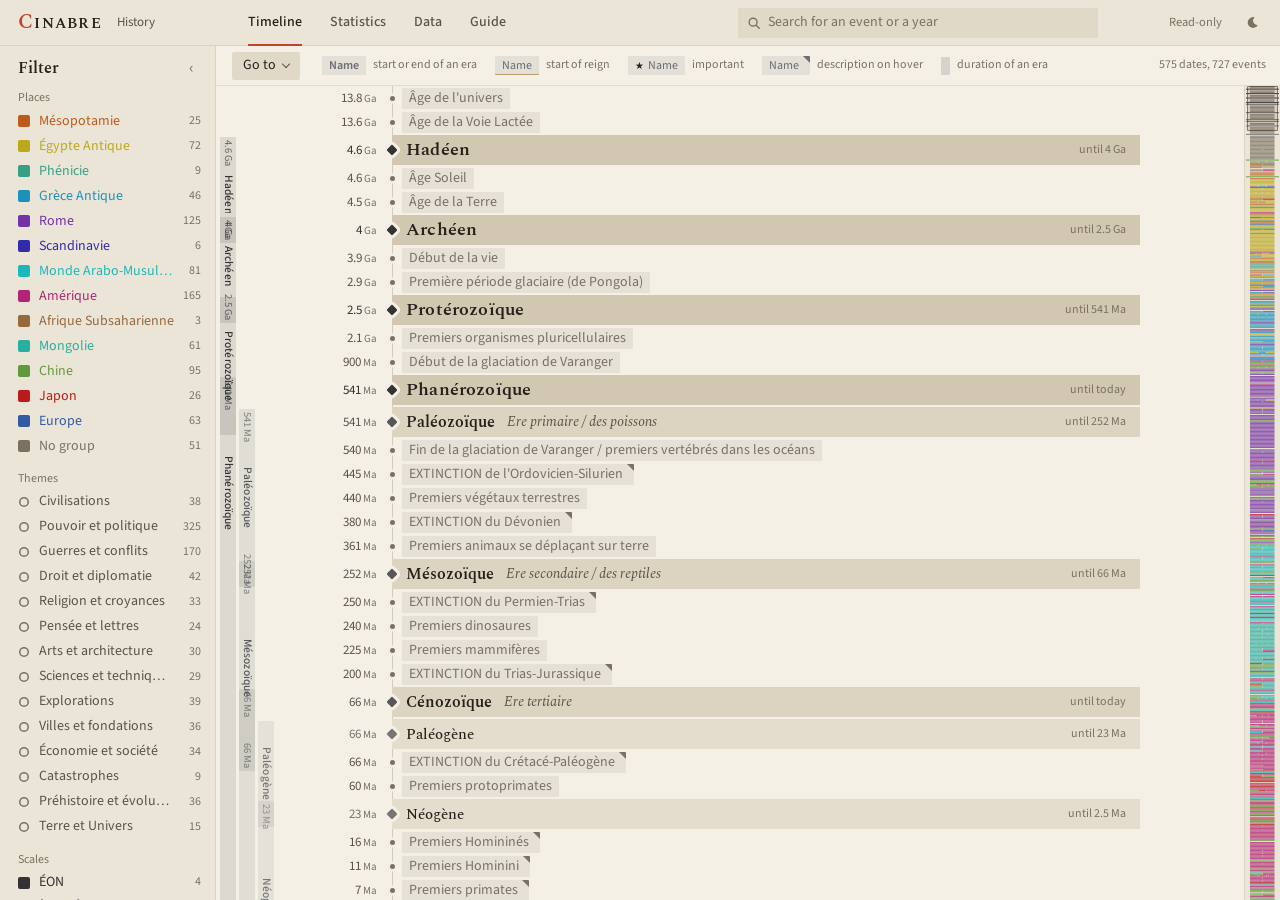
==== demo/en/histoire.html @ 71ba11e8 "English documentation and English example pages - README, contributing guide, changelog, code of con" ====
<!doctype html>
<html lang="en">
<head>
  <meta charset="utf-8">
  <meta name="viewport" content="width=device-width, initial-scale=1">
  <title>History · Cinabre · Le Portulan</title>
  <meta name="robots" content="noindex">
  <!-- icône de secours ; app.js la redessine avec la police Spectral une fois chargée -->
  <link rel="icon" id="icone" href="data:image/svg+xml,%3Csvg xmlns='http://www.w3.org/2000/svg' viewBox='0 0 64 64'%3E%3Ctext x='32' y='54' text-anchor='middle' font-family='Georgia,serif' font-weight='700' font-size='70' fill='%23d8573c'%3EC%3C/text%3E%3C/svg%3E">
  <script>try{var t=localStorage.getItem("theme");if(t==="clair"||t==="sombre")document.documentElement.dataset.theme=t}catch(e){}</script>
  <style>
/* Polices de Cinabre, servies en local (licence SIL Open Font License) : Spectral et Source Sans 3,
   sous-ensembles latin et latin étendu. Copiées depuis Google Fonts. */

/* Source Sans 3, latin-ext */
@font-face {
  font-family: "Source Sans 3"; font-style: normal; font-weight: 400 600; font-display: swap;
  src: url([data-uri]) format("woff2");
  unicode-range: U+0100-02BA, U+02BD-02C5, U+02C7-02CC, U+02CE-02D7, U+02DD-02FF, U+0304, U+0308, U+0329, U+1D00-1DBF, U+1E00-1E9F, U+1EF2-1EFF, U+2020, U+20A0-20AB, U+20AD-20C0, U+2113, U+2C60-2C7F, U+A720-A7FF;
}

/* Source Sans 3, latin */
@font-face {
  font-family: "Source Sans 3"; font-style: normal; font-weight: 400 600; font-display: swap;
  src: url([data-uri]) format("woff2");
  unicode-range: U+0000-00FF, U+0131, U+0152-0153, U+02BB-02BC, U+02C6, U+02DA, U+02DC, U+0304, U+0308, U+0329, U+2000-206F, U+20AC, U+2122, U+2191, U+2193, U+2212, U+2215, U+FEFF, U+FFFD;
}

/* Spectral, latin-ext */
@font-face {
  font-family: "Spectral"; font-style: italic; font-weight: 400; font-display: swap;
  src: url([data-uri]) format("woff2");
  unicode-range: U+0100-02BA, U+02BD-02C5, U+02C7-02CC, U+02CE-02D7, U+02DD-02FF, U+0304, U+0308, U+0329, U+1D00-1DBF, U+1E00-1E9F, U+1EF2-1EFF, U+2020, U+20A0-20AB, U+20AD-20C0, U+2113, U+2C60-2C7F, U+A720-A7FF;
}

/* Spectral, latin */
@font-face {
  font-family: "Spectral"; font-style: italic; font-weight: 400; font-display: swap;
  src: url([data-uri]) format("woff2");
  unicode-range: U+0000-00FF, U+0131, U+0152-0153, U+02BB-02BC, U+02C6, U+02DA, U+02DC, U+0304, U+0308, U+0329, U+2000-206F, U+20AC, U+2122, U+2191, U+2193, U+2212, U+2215, U+FEFF, U+FFFD;
}

/* Spectral, latin-ext */
@font-face {
  font-family: "Spectral"; font-style: normal; font-weight: 400; font-display: swap;
  src: url([data-uri]) format("woff2");
  unicode-range: U+0100-02BA, U+02BD-02C5, U+02C7-02CC, U+02CE-02D7, U+02DD-02FF, U+0304, U+0308, U+0329, U+1D00-1DBF, U+1E00-1E9F, U+1EF2-1EFF, U+2020, U+20A0-20AB, U+20AD-20C0, U+2113, U+2C60-2C7F, U+A720-A7FF;
}

/* Spectral, latin */
@font-face {
  font-family: "Spectral"; font-style: normal; font-weight: 400; font-display: swap;
  src: url([data-uri]) format("woff2");
  unicode-range: U+0000-00FF, U+0131, U+0152-0153, U+02BB-02BC, U+02C6, U+02DA, U+02DC, U+0304, U+0308, U+0329, U+2000-206F, U+20AC, U+2122, U+2191, U+2193, U+2212, U+2215, U+FEFF, U+FFFD;
}

/* Spectral, latin-ext */
@font-face {
  font-family: "Spectral"; font-style: normal; font-weight: 500; font-display: swap;
  src: url([data-uri]) format("woff2");
  unicode-range: U+0100-02BA, U+02BD-02C5, U+02C7-02CC, U+02CE-02D7, U+02DD-02FF, U+0304, U+0308, U+0329, U+1D00-1DBF, U+1E00-1E9F, U+1EF2-1EFF, U+2020, U+20A0-20AB, U+20AD-20C0, U+2113, U+2C60-2C7F, U+A720-A7FF;
}

/* Spectral, latin */
@font-face {
  font-family: "Spectral"; font-style: normal; font-weight: 500; font-display: swap;
  src: url([data-uri]) format("woff2");
  unicode-range: U+0000-00FF, U+0131, U+0152-0153, U+02BB-02BC, U+02C6, U+02DA, U+02DC, U+0304, U+0308, U+0329, U+2000-206F, U+20AC, U+2122, U+2191, U+2193, U+2212, U+2215, U+FEFF, U+FFFD;
}

/* Spectral, latin-ext */
@font-face {
  font-family: "Spectral"; font-style: normal; font-weight: 600; font-display: swap;
  src: url([data-uri]) format("woff2");
  unicode-range: U+0100-02BA, U+02BD-02C5, U+02C7-02CC, U+02CE-02D7, U+02DD-02FF, U+0304, U+0308, U+0329, U+1D00-1DBF, U+1E00-1E9F, U+1EF2-1EFF, U+2020, U+20A0-20AB, U+20AD-20C0, U+2113, U+2C60-2C7F, U+A720-A7FF;
}

/* Spectral, latin */
@font-face {
  font-family: "Spectral"; font-style: normal; font-weight: 600; font-display: swap;
  src: url([data-uri]) format("woff2");
  unicode-range: U+0000-00FF, U+0131, U+0152-0153, U+02BB-02BC, U+02C6, U+02DA, U+02DC, U+0304, U+0308, U+0329, U+2000-206F, U+20AC, U+2122, U+2191, U+2193, U+2212, U+2215, U+FEFF, U+FFFD;
}

</style>
  <style>
/* ─────────────────────────────────────────────────────────────
   Cinabre — thème « atlas » : encre froide, angles francs,
   rouge cinabre des cartes anciennes pour l'accent.
   Le cadre reste discret ; les couleurs appartiennent aux données.
   Deux thèmes : sombre (l'atlas) et clair (parchemin, encre brune, comme le site Le Portulan). Chaque couleur est une
   paire light-dark(clair, sombre) ; color-scheme choisit : le thème du système, ou celui choisi avec le bouton de la
   barre du haut (data-theme sur <html>, retenu dans localStorage « theme »). Les couleurs des groupes sont adaptées
   au thème par couleurAffichage() (donnees.js).
   ───────────────────────────────────────────────────────────── */

:root {
  --nuit: light-dark(#f4f0e6, #111317);        /* fond de la frise */
  --encre: light-dark(#ebe5d7, #16191e);       /* barres et panneaux */
  --ardoise: light-dark(#e1d9c8, #1e2228);     /* survols, champs */
  --ardoise-2: light-dark(#d6ccb8, #272c34);
  --filet: light-dark(rgba(70, 55, 35, 0.1), light-dark(rgba(70, 55, 35, 0.098), rgba(220, 226, 232, 0.07)));
  --filet-2: light-dark(rgba(70, 55, 35, 0.2), light-dark(rgba(70, 55, 35, 0.196), rgba(220, 226, 232, 0.14)));
  --texte: light-dark(#25201a, #e4e3de);
  --texte-2: light-dark(#5b5347, #9ba1a8);
  --texte-3: light-dark(#7a7163, #646a72);
  --texte-corps: light-dark(#342e26, #cfd0cc);  /* descriptions, guide */
  --accent: light-dark(#bf452b, #d8573c);      /* cinabre */
  --accent-clair: light-dark(#d25236, #e4674c);
  --or: light-dark(#9a6f14, #d9aa45);
  --erreur: light-dark(#a3321d, #ef7f6a);
  --vert: light-dark(#2c6a3a, #8fc98f);
  --popup: light-dark(#faf7f0, #1b1e24);

  /* lignes spéciales : du plus marqué au plus discret selon le niveau d'échelle */
  --niv-0: light-dark(#d2c7b0, #353c48);       /* éon */
  --niv-1: light-dark(#dcd3c0, #282d35);       /* ère géologique */
  --niv-2: light-dark(#e4dccc, #1e2228);       /* période géologique */
  --niv-3: light-dark(#e4dccc, #1e2228);       /* période historique */

  --police: "Source Sans 3", "Segoe UI", system-ui, -apple-system, Roboto, sans-serif;
  --police-titre: "Spectral", "Iowan Old Style", Georgia, serif;

  --h-barre: 46px;
  --l-panneau: 216px;
  --l-date: 92px;
  color-scheme: light dark;
}
:root[data-theme="clair"] { color-scheme: light; }
:root[data-theme="sombre"] { color-scheme: dark; }

* { box-sizing: border-box; }
html, body { height: 100%; margin: 0; }
body {
  background: var(--nuit);
  color: var(--texte);
  font: 14px/1.4 var(--police);
  -webkit-font-smoothing: antialiased;
  overflow: hidden;
}
button { font: inherit; color: inherit; }
code { font-family: inherit; font-size: 13px; color: var(--texte); }
:focus-visible { outline: 2px solid var(--accent); outline-offset: 1px; }
[hidden] { display: none !important; }

.bouton {
  display: inline-flex; align-items: center; gap: 7px;
  min-height: 28px; padding: 4px 11px; line-height: 1.25; text-align: center;   /* grandit si le texte passe à la ligne */
  background: var(--ardoise); border: 0; border-radius: 2px;
  color: var(--texte); cursor: pointer;
}
.bouton:hover { background: var(--ardoise-2); }
.bouton.principal { background: var(--accent); color: #fff; font-weight: 600; }
.bouton.principal:hover { background: var(--accent-clair); }
.chevron { width: 6px; height: 6px; border: solid var(--texte-2); border-width: 0 1.5px 1.5px 0; transform: translateY(-2px) rotate(45deg); }

/* ─── Barre du haut ─── */

.barre {
  height: var(--h-barre);
  display: flex; align-items: center; gap: 18px;
  padding: 0 14px 0 18px;
  background: var(--encre);
  border-bottom: 1px solid var(--filet);
}
/* à gauche de la barre : le nom de l'application, puis la frise ouverte */
.entete-gauche { flex: none; display: flex; align-items: center; gap: 8px; width: calc(var(--l-panneau) - 18px); min-width: 0; }
.marque {
  flex: none;
  font: 600 21px/1 var(--police-titre);
  font-variant: small-caps; letter-spacing: 0.06em;
  color: var(--texte);
}
.marque::first-letter { color: var(--accent); }
.frises { position: relative; min-width: 0; }
.frise-courante {
  display: inline-flex; align-items: center; gap: 7px; max-width: 100%;
  height: 26px; padding: 0 7px; background: none; border: 0; border-radius: 2px;
  color: var(--texte-2); font-size: 13px; cursor: pointer;
}
.frise-courante:hover { background: var(--ardoise); color: var(--texte); }
#frise-titre { overflow: hidden; text-overflow: ellipsis; white-space: nowrap; }
.menu.menu-frises { top: 34px; left: -6px; width: 320px; padding: 10px; }
.menu.menu-frises.ouvert { display: block; }
.mf-liste { display: flex; flex-direction: column; }
.menu .mf-frise { display: flex; align-items: center; gap: 9px; }
.mf-frise i { flex: none; width: 7px; height: 7px; border-radius: 50%; box-shadow: inset 0 0 0 1.5px var(--texte-3); background: none; }
.mf-frise.actuelle { cursor: default; font-weight: 600; }
.mf-frise.actuelle i { background: var(--accent); box-shadow: none; }
.menu .mf-frise .mf-titre { margin-left: 0; padding-left: 0; overflow: hidden; text-overflow: ellipsis; color: var(--texte); font-size: 13.5px; }
.menu .mf-frise .mf-n { margin-left: auto; padding-left: 12px; color: var(--texte-3); font-size: 12px; font-weight: 400; }
.mf-avert { margin: 8px 0 2px; padding: 8px; background: color-mix(in srgb, var(--accent) 10%, transparent); border-radius: 2px; color: var(--texte); font-size: 12.5px; line-height: 1.45; }
.mf-boutons { display: flex; flex-wrap: wrap; gap: 6px; margin-top: 7px; }
.menu .mf-boutons .bouton { width: auto; }
.mf-form { display: flex; flex-direction: column; gap: 4px; margin-top: 10px; padding-top: 9px; border-top: 1px solid var(--filet); }
.mf-form label { font-size: 12px; color: var(--texte-3); }
.mf-form .mf-label { font-size: 12px; color: var(--texte-3); }
.mf-aide { margin: 0 0 3px; font-size: 12.5px; line-height: 1.45; color: var(--texte-2); }
/* page exportée (lecture seule) : le titre de la frise n'ouvre pas de menu */
.frise-courante:disabled { cursor: default; background: none; color: var(--texte-2); }
.lecture-seule .frise-courante .chevron { display: none; }
/* lecture seule : les actions qui modifient les données n'existent pas (voir aussi verrouiller() dans gestion.js) */
.lecture-seule .dn-actions { display: none; }
.lecture-seule .etoile-btn { cursor: default; }
.lecture-seule .dn-panneau :is(input, textarea):read-only { border-bottom-color: transparent; }
.mf-form div { display: flex; gap: 6px; }
.mf-form input {
  flex: 1; min-width: 0; height: 26px; padding: 0 8px;
  background: var(--nuit); border: 0; border-bottom: 1px solid transparent; border-radius: 2px; color: var(--texte); font: inherit; font-size: 13px;
}
.mf-form input:focus { outline: none; border-bottom-color: var(--accent); }
.menu .mf-form .bouton { width: auto; min-height: 26px; padding: 3px 10px; background: var(--ardoise-2); }
.mf-message { margin: 8px 2px 0; font-size: 12.5px; color: var(--vert); }
.mf-message.erreur, .mf-erreur { color: var(--erreur); }
.onglets { display: flex; height: 100%; }
.onglets a {
  position: relative; display: flex; align-items: center;
  padding: 0 14px;
  color: var(--texte-2); text-decoration: none; font-weight: 500; font-size: 14px;
}
.onglets a:hover { color: var(--texte); }
.onglets a.actif { color: var(--texte); }
.onglets a.actif::after {
  content: ""; position: absolute; left: 14px; right: 14px; bottom: -1px; height: 2px;
  background: var(--accent);
}

.recherche { position: relative; margin-left: auto; display: flex; align-items: center; min-width: 0; flex: 0 1 360px; }
.recherche svg {
  position: absolute; left: 9px; width: 14px; height: 14px;
  fill: none; stroke: var(--texte-3); stroke-width: 1.6; stroke-linecap: round;
}
.recherche input {
  width: 100%; min-width: 120px; height: 30px; padding: 0 64px 0 30px;   /* se resserre quand la barre manque de place */
  background: var(--ardoise); border: 0; border-bottom: 1px solid transparent; border-radius: 2px;
  color: var(--texte); font: inherit;
}
.recherche input::placeholder { color: var(--texte-3); }
.recherche input::-webkit-search-cancel-button { display: none; }
.recherche input:focus { outline: none; background: var(--ardoise-2); border-bottom-color: var(--accent); }
#compteur { position: absolute; right: 10px; color: var(--texte-2); font-size: 12px; pointer-events: none; }

.enregistrement { display: flex; align-items: center; gap: 10px; min-width: 150px; justify-content: flex-end; }
.etat-enregistrement { color: var(--texte-3); font-size: 12.5px; }
.etat-enregistrement.modifie { color: var(--accent); }
.etat-enregistrement.erreur { color: var(--erreur); max-width: 360px; }
/* choix de la langue : « FR · EN », discret */
.langues { display: flex; align-items: center; margin-left: 4px; padding-left: 10px; border-left: 1px solid var(--filet); }
.langues button {
  height: 22px; padding: 0 5px; background: none; border: 0; border-radius: 2px;
  color: var(--texte-3); font: 500 11.5px var(--police); letter-spacing: .04em; cursor: pointer;
}
.langues button:hover { color: var(--texte); background: var(--ardoise); }
/* bouton du thème : un soleil en thème sombre (passer au clair), une lune en thème clair */
.bouton-theme {
  flex: none; display: grid; place-items: center; width: 28px; height: 28px; margin-left: 6px; padding: 0;
  background: none; border: 0; border-radius: 2px; color: var(--texte-3); cursor: pointer;
}
.bouton-theme:hover { background: var(--ardoise); color: var(--texte); }
.bouton-theme svg { width: 15px; height: 15px; fill: none; stroke: currentColor; stroke-width: 1.6; stroke-linecap: round; }
.bouton-theme .soleil circle, .bouton-theme .lune path { fill: currentColor; stroke: none; }
.bouton-theme .lune { display: none; }
:root[data-theme="clair"] .bouton-theme .soleil { display: none; }
:root[data-theme="clair"] .bouton-theme .lune { display: block; }
@media (prefers-color-scheme: light) {
  :root:not([data-theme]) .bouton-theme .soleil { display: none; }
  :root:not([data-theme]) .bouton-theme .lune { display: block; }
}
.langues button.actif { color: var(--texte); cursor: default; background: none; }

/* ─── Mise en page ─── */

.corps { display: flex; height: calc(100% - var(--h-barre)); }
main { position: relative; flex: 1; min-width: 0; }
.vue { position: absolute; inset: 0; display: none; }
.vue.active { display: flex; flex-direction: column; }

.a-venir { position: absolute; inset: 0; display: grid; place-content: center; text-align: center; color: var(--texte-2); padding: 24px; }
.a-venir h2 { margin: 0 0 8px; font: 500 26px/1.2 var(--police-titre); color: var(--texte); }
.a-venir p { max-width: 46ch; margin: 4px auto; line-height: 1.55; }

/* ─── Panneau des groupes ─── */

.panneau {
  width: var(--l-panneau); flex: none;
  padding: 12px 8px 18px 10px;
  background: var(--encre); border-right: 1px solid var(--filet);
  overflow-y: auto; scrollbar-width: thin;
}
.pg-titre {
  display: flex; align-items: baseline; justify-content: space-between;
  margin: 0 6px 2px 8px;
  font: 600 16px/1.2 var(--police-titre); color: var(--texte);
}
.pg-tout { background: none; border: 0; padding: 0; color: var(--accent); font: 500 12.5px var(--police); cursor: pointer; }
.pg-actions { display: inline-flex; align-items: baseline; gap: 8px; }
.pg-replier {
  align-self: center; width: 20px; height: 20px; padding: 0; background: none; border: 0; border-radius: 2px;
  color: var(--texte-3); font: 400 17px/1 var(--police); cursor: pointer;
}
.pg-replier:hover { color: var(--texte); background: var(--ardoise); }
/* panneau replié : une fine bande qui le déplie */
body.panneau-replie .panneau { width: 26px; padding: 0; overflow: hidden; }
.pg-deplier {
  display: flex; flex-direction: column; align-items: center; gap: 10px;
  width: 100%; height: 100%; padding: 10px 0; background: none; border: 0;
  color: var(--texte-2); cursor: pointer;
}
.pg-deplier:hover { background: var(--ardoise); color: var(--texte); }
.pg-fleche { font-size: 17px; line-height: 1; }
.pg-deplier-nom { writing-mode: vertical-rl; font: 600 13px var(--police-titre); letter-spacing: .02em; }
.pg-actif { width: 7px; height: 7px; border-radius: 50%; background: var(--accent); }
.pg-tout:hover { text-decoration: underline; }
.pg-section { margin: 12px 0 2px 8px; font-size: 12px; color: var(--texte-3); }
.pg-vide { margin: 12px 8px; font-size: 12.5px; line-height: 1.5; color: var(--texte-3); }

/* Frise vide : message d'accueil (sans l'axe vertical) */
.frise-lignes:has(.frise-vide)::before { display: none; }
.frise-vide { max-width: 520px; margin: 70px auto; padding: 0 24px; text-align: center; color: var(--texte-2); line-height: 1.6; }
.frise-vide h2 { margin: 0 0 8px; font: 600 24px/1.2 var(--police-titre); color: var(--texte); }
.frise-vide a, .dn-vide a { color: var(--texte); text-decoration-color: var(--accent); text-underline-offset: 3px; }
.pg-item {
  display: flex; align-items: center; gap: 9px;
  width: 100%; height: 25px; padding: 0 6px 0 8px;
  background: none; border: 0; border-radius: 2px;
  color: var(--ct); text-align: left; cursor: pointer;
  transition: opacity .15s;
}
.pg-item:hover { background: var(--ardoise); }
.pg-item i { flex: none; width: 12px; height: 12px; border-radius: 2px; background: var(--ct); }
.pg-item .nom { overflow: hidden; text-overflow: ellipsis; white-space: nowrap; }
.pg-item .n { margin-left: auto; padding-left: 8px; font-size: 12px; color: var(--texte-3); font-variant-numeric: tabular-nums; }
.filtre-actif .pg-item:not(.choisi) { opacity: 0.35; }
.pg-item.choisi { background: color-mix(in srgb, var(--ct) 13%, transparent); font-weight: 600; }
/* Thèmes : neutres (la couleur reste aux lieux), rond creux, plein quand le thème est choisi */
.pg-item.theme { --ct: var(--texte-2); color: var(--texte-2); }
.pg-item.theme:hover { color: var(--texte); }
.pg-item.theme i { width: 10px; height: 10px; margin: 0 1px; border-radius: 50%; background: none; box-shadow: inset 0 0 0 1.5px var(--texte-3); }
.pg-item.theme.choisi { color: var(--texte); background: var(--ardoise-2); }
.pg-item.theme.choisi i { background: var(--texte-2); box-shadow: none; }

/* ─── Frise : barre d'outils ─── */

.frise-outils {
  position: relative; flex: none;
  display: flex; align-items: center; gap: 22px;
  height: 40px; padding: 0 14px 0 16px;
  border-bottom: 1px solid var(--filet);
}
.legende-codes { display: flex; align-items: center; gap: 18px; color: var(--texte-3); font-size: 12px; white-space: nowrap; overflow: hidden; }
.legende-codes > span { display: inline-flex; align-items: center; gap: 7px; }
.ev.echantillon { --ct: light-dark(#6b6f73, #b3b6b9); flex: none; height: 19px; line-height: 19px; min-width: 0; font-size: 12px; }
.barre-echantillon { width: 9px; height: 18px; border-radius: 1px; background: light-dark(rgba(107, 111, 115, 0.22), rgba(179, 182, 185, 0.22)); }
.frise-compte { margin-left: auto; color: var(--texte-3); font-size: 12px; white-space: nowrap; }

.menu {
  position: absolute; top: 36px; left: 12px; z-index: 30;
  display: none; grid-template-columns: auto auto; gap: 0 28px;
  max-height: min(70vh, 560px); overflow-y: auto;
  padding: 10px 8px 10px 10px;
  background: var(--ardoise); border: 1px solid var(--filet-2); border-radius: 2px;
  box-shadow: 0 16px 36px -12px light-dark(rgba(60, 45, 28, 0.22), rgba(0, 0, 0, 0.75));
}
.menu.ouvert { display: grid; }
.menu h4 { margin: 0 0 6px 8px; font: 600 14px var(--police-titre); color: var(--texte-2); }
.menu button {
  display: flex; align-items: center; gap: 8px; width: 100%;
  padding: 4px 8px; background: none; border: 0; border-radius: 2px;
  color: var(--texte); text-align: left; cursor: pointer; white-space: nowrap;
}
.menu button:hover { background: var(--ardoise-2); }
.menu button i { width: 8px; height: 8px; border-radius: 1px; background: var(--ct); flex: none; }
.menu button span { margin-left: auto; padding-left: 16px; color: var(--texte-3); font-size: 12px; }

/* ─── Frise : zone défilante ─── */

.frise-cadre { flex: 1; min-height: 0; display: flex; }
.frise-defil { position: relative; flex: 1; overflow-y: auto; overflow-x: hidden; scrollbar-width: none; }
.frise-defil::-webkit-scrollbar { display: none; }
.frise-contenu { position: relative; }
.frise-lignes { position: relative; padding: 0 var(--l-epoques, 0) 0 var(--l-bandes, 0); }
/* l'axe vertical de la frise, entre les dates et les évènements */
.frise-lignes::before {
  content: ""; position: absolute; top: 0; bottom: 0;
  left: calc(var(--l-bandes, 0px) + var(--l-date) - 0.5px);
  width: 1px; background: var(--filet-2);
}

.ligne { position: relative; display: flex; align-items: center; }
.l-date {
  flex: none; width: var(--l-date); padding-right: 15px;
  text-align: right; white-space: nowrap;
  color: var(--texte-2); font-size: 13px; font-variant-numeric: tabular-nums;
}
.l-date small { margin-left: 2px; font-size: 11px; color: var(--texte-3); }
.l-date.deduit { font-style: italic; opacity: .7; }
.l-date .approx { margin-right: 3px; color: var(--texte-3); }   /* date approximative */

.ligne.date::before {       /* repère sur l'axe */
  content: ""; position: absolute; left: calc(var(--l-date) - 2.5px); top: 50%;
  width: 5px; height: 5px; margin-top: -2.5px; border-radius: 50%;
  background: var(--texte-3); box-shadow: 0 0 0 2.5px var(--nuit);
}
.ligne.date:hover { background: light-dark(rgba(70, 55, 35, 0.042), rgba(220, 226, 232, 0.03)); }
.ligne.date:hover::before { background: var(--texte); }
.ligne.date:hover .l-date { color: var(--texte); }

.l-evs {
  flex: 1; min-width: 0;
  display: flex; align-items: center; gap: 3px;
  padding: 0 8px 0 10px; overflow: hidden;
}

/* Date aux évènements nombreux : plusieurs rangées ; la date et le repère restent sur la première */
.l-evs.rangees { flex-direction: column; align-items: stretch; }
.l-rangee { display: flex; align-items: center; gap: 3px; min-width: 0; height: 21px; }
.ligne.date.multi { align-items: flex-start; padding-top: 1.5px; }
.ligne.date.multi .l-date { line-height: 21px; }
.ligne.date.multi::before { top: 12px; }

/* Évènement : une seule ligne, tronquée si la place manque. Aplat teinté, sans contour. */
.ev {
  position: relative; flex: 0 1 auto; min-width: 3.4em;
  height: 21px; line-height: 21px; padding: 0 7px;
  border-radius: 1px; white-space: nowrap; overflow: hidden; text-overflow: ellipsis;
  font-size: 14px; color: var(--ct);
  background: color-mix(in srgb, var(--ct) 12%, transparent);
  cursor: default;
  transition: background-color .12s, opacity .15s;
}
.ev:hover, .ev.lie { background-color: color-mix(in srgb, var(--ct) 24%, transparent); }
/* plusieurs groupes : bandes diagonales aux couleurs de chaque groupe */
.ev.multi { background: var(--rayures); }
.ev.multi:hover, .ev.multi.lie { background: var(--rayures-survol); }
.ev.limite { font-weight: 600; }
.ev.regne { box-shadow: inset 0 -1px 0 color-mix(in srgb, var(--or) 55%, transparent); }   /* filet or discret */
.ev.note { padding-right: 11px; }
.ev.note::after {           /* coin replié, comme les commentaires Excel */
  content: ""; position: absolute; top: 0; right: 0;
  border-style: solid; border-width: 0 7px 7px 0;
  border-color: transparent var(--ct) transparent transparent;
}
.ev.epoque { padding-left: 10px; }
.ev { user-select: none; }          /* le double-clic épingle la popup au lieu de sélectionner le texte */
/* coin replié en bas à droite : il y a des sources (en haut à droite : une description) */
.ev:has(.coin-sources) { padding-right: 11px; }
.coin-sources {
  position: absolute; right: 0; bottom: 0; width: 0; height: 0;
  border-style: solid; border-width: 0 0 7px 7px;
  border-color: transparent transparent var(--ct) transparent;
}
/* évènement important : petite étoile devant le nom */
.etoile { margin-right: 4px; font-size: 0.82em; color: var(--texte); }
.s-nom .etoile { font-size: 0.7em; vertical-align: 2px; }
.ev .jour { margin-right: 5px; font-size: 11.5px; font-variant-numeric: tabular-nums; opacity: .7; }   /* ligne d'un mois : le jour devant le nom */
.ev.epoque::before {        /* rappel de la barre de durée */
  content: ""; position: absolute; left: 3px; top: 4px; bottom: 4px; width: 3px;
  background: var(--ct);
}

/* Ligne spéciale (éon, ère, période…) : un aplat plus ou moins sombre selon le niveau */
.ligne.section { z-index: 1; --fond: var(--niv-3); }
.ligne.section.niv-0 { --fond: var(--niv-0); }
.ligne.section.niv-1 { --fond: var(--niv-1); }
.ligne.section.niv-2 { --fond: var(--niv-2); }
.ligne.section::before {
  content: ""; position: absolute; left: calc(var(--l-date) - 4px); top: 50%;
  width: 8px; height: 8px; margin-top: -4px; transform: rotate(45deg);
  border-radius: 1.5px; background: var(--ct); box-shadow: 0 0 0 3px var(--nuit);
}
.ligne.section .l-date { color: var(--ct); }
.s-corps {
  flex: 1; min-width: 0; height: calc(100% - 2px);
  display: flex; align-items: center; gap: 12px;
  padding: 0 14px 0 14px;
  background: var(--fond);
}
.s-nom { font: 600 16px/1 var(--police-titre); color: var(--texte); white-space: nowrap; }
.niv-0 .s-nom { font-size: 18px; letter-spacing: 0.01em; }
.niv-2 .s-nom, .niv-3 .s-nom { font-size: 15px; font-weight: 500; }
.s-sous { font: italic 400 14px/1 var(--police-titre); color: var(--texte-2); white-space: nowrap; overflow: hidden; text-overflow: ellipsis; }
.s-fin { margin-left: auto; font-size: 12px; color: var(--texte-3); white-space: nowrap; }
.ligne.section.note .s-corps { position: relative; }
.ligne.section.note .s-corps::after {      /* coin replié en haut à droite : il y a une description, comme sur les évènements */
  content: ""; position: absolute; top: 0; right: 0;
  border-style: solid; border-width: 0 7px 7px 0; border-color: transparent var(--ct) transparent transparent;
}

/* Séparateurs de siècles et de millénaires */
.ligne.sep .l-date { font-size: 11.5px; font-weight: 500; color: var(--texte-3); }
.ligne.sep.mil .l-date { color: var(--texte-2); font-weight: 600; }
.l-trait { flex: 1; height: 1px; background: var(--filet); }
.ligne.sep.mil .l-trait { background: var(--filet-2); }

/* Rappel des lignes spéciales en haut de la zone : les lignes elles-mêmes, empilées par niveau (placées par dessinerRappel) */
.frise-contexte { position: sticky; top: 0; height: 0; z-index: 5; }
.contexte { position: absolute; top: 0; left: var(--l-bandes, 0); right: var(--l-epoques, 0); height: 0; }
.rappel {
  position: absolute; top: 0; left: 0; right: 0; will-change: transform;
  /* fond de la frise, et 1 px au-dessus : rien ne transparaît aux positions de défilement fractionnaires */
  background: var(--nuit); box-shadow: 0 -1px 0 var(--nuit);
}
.rappel.dernier { box-shadow: 0 -1px 0 var(--nuit), 0 1px 0 var(--filet-2), 0 8px 14px -10px light-dark(rgba(60, 45, 28, 0.27), rgba(0, 0, 0, 0.9)); }

/* Colonnes d'échelle à gauche */
.frise-bandes { position: absolute; top: 0; left: 0; z-index: 2; height: 100%; width: var(--l-bandes, 0); }
/* Durées des époques à droite */
.frise-epoques { position: absolute; top: 0; right: 0; z-index: 2; height: 100%; width: var(--l-epoques, 0); }

/* Ruban (bande d'échelle ou barre d'époque) : fond teinté comme les pastilles, filet plein à gauche,
   nom écrit verticalement de haut en bas, replacé au défilement par placerNoms() */
.ruban {
  position: absolute; width: 16px; border-radius: 1px;
  display: flex; flex-direction: column;
  overflow: clip;              /* « clip » et non « hidden » : ne casse pas le collant du nom */
  background-color: color-mix(in srgb, var(--ct) 12%, transparent);
  transition: background-color .12s;
}
.ruban:hover, .ruban.lie { background-color: color-mix(in srgb, var(--ct) 26%, transparent); }
.barre-ep.regne { box-shadow: inset -1px 0 0 color-mix(in srgb, var(--or) 55%, transparent); }
.ruban-nom, .ruban-date {
  width: 16px; writing-mode: vertical-rl; line-height: 16px; white-space: nowrap;
}
.ruban-date { position: absolute; left: 0; font-size: 10.5px; color: var(--ct); opacity: .7; font-variant-numeric: tabular-nums; }
.ruban-date.debut { top: 3px; }
.ruban-date.fin { bottom: 3px; }
/* Nom : centré dans le ruban ; sur un ruban plus haut que l'écran, il reste au milieu de l'écran
   (sticky, calculé par le navigateur), sans sortir du ruban ni passer sur les dates */
.ruban-nom {
  flex: none; margin: auto 0;
  font-size: 11.5px; font-weight: 500; color: var(--ct); letter-spacing: 0.01em;
  overflow: hidden; text-overflow: ellipsis;
}
.ruban.collant .ruban-nom {
  position: sticky; top: calc(50% - var(--demi, 40px)); bottom: calc(50% - var(--demi, 40px));
}

/* Recherche */
.en-recherche .frise-lignes .ev:not(.trouve), .en-recherche .frise-lignes .ligne.section:not(.trouve) .s-corps { opacity: 0.22; }
.ev.trouve { text-decoration: underline; text-underline-offset: 3px; }
.ev.courant, .ligne.section.courant .s-corps { outline: 2px solid var(--accent); outline-offset: 1px; animation: impulsion .9s ease-out 1; }
@keyframes impulsion { from { outline-offset: 6px; } }
/* élément montré en venant de l'onglet Données */
.ev.montre, .ligne.section.montre .s-corps { outline: 2px solid var(--accent); outline-offset: 1px; animation: impulsion .9s ease-out 2; }

/* ─── Mini-carte ─── */

.carte {
  position: relative; flex: none; width: 36px;
  background: var(--encre); border-left: 1px solid var(--filet);
  cursor: pointer; touch-action: none;
}
.carte canvas { position: absolute; inset: 0; width: 100%; height: 100%; }
.carte-vue {
  position: absolute; top: 0; left: 2px; right: 2px; border-radius: 1px;
  background: light-dark(rgba(70, 55, 35, 0.112), rgba(220, 226, 232, 0.08));
  box-shadow: inset 0 0 0 1px light-dark(rgba(70, 55, 35, 0.56), rgba(220, 226, 232, 0.4));
  pointer-events: none;
}
.carte-etiquette {
  position: absolute; right: calc(100% + 8px); display: none;
  padding: 3px 8px; border-radius: 2px;
  background: var(--ardoise-2); color: var(--texte); font-size: 12px; white-space: nowrap;
  box-shadow: 0 8px 18px -8px light-dark(rgba(60, 45, 28, 0.24), rgba(0, 0, 0, 0.8)); pointer-events: none; z-index: 10;
}
.carte:hover .carte-etiquette { display: block; }

/* ─── Statistiques ─── */

.stats-outils {
  flex: none; display: flex; align-items: baseline; gap: 18px;
  height: 40px; padding: 0 16px; line-height: 40px;
  border-bottom: 1px solid var(--filet);
}
.stats-titre { margin: 0; font: 600 16px/40px var(--police-titre); color: var(--texte); }
.stats-note { color: var(--texte-3); font-size: 12px; }
.stats-zone { position: relative; flex: 1; min-height: 0; overflow: hidden; }
.stats-zone svg { display: block; font-family: var(--police); }
.stats-vide { margin: 60px auto; text-align: center; color: var(--texte-2); }
.stats-zone .grille { stroke: var(--filet); stroke-width: 1; }
.stats-zone .grille.zero { stroke: var(--filet-2); }
.stats-zone .axe { fill: var(--texte-3); font-size: 11.5px; font-variant-numeric: tabular-nums; }
.stats-zone .duree { fill: var(--texte-3); font-size: 11.5px; }
.stats-zone .accolade { fill: none; stroke: var(--filet-2); stroke-width: 1; }
.barre-stats { cursor: pointer; }
.barre-stats .cible { fill: transparent; }
.barre-stats:hover .cible { fill: light-dark(rgba(70, 55, 35, 0.049), rgba(220, 226, 232, 0.035)); }
.segment { opacity: 0.82; transition: opacity .12s; }
.barre-stats:hover .segment { opacity: 0.92; }
.segment:hover { opacity: 1; }

/* ─── Données ─── */

.dn-outils {
  flex: none; display: flex; align-items: center; gap: 12px;
  height: 40px; padding: 0 14px 0 6px;
  border-bottom: 1px solid var(--filet);
}
.dn-onglets { display: flex; height: 100%; }
.dn-onglet {
  position: relative; height: 100%; padding: 0 10px;
  background: none; border: 0; color: var(--texte-2); font-weight: 500; cursor: pointer;
}
.dn-onglet:hover { color: var(--texte); }
.dn-onglet .n { margin-left: 7px; color: var(--texte-3); font-size: 12px; font-weight: 400; font-variant-numeric: tabular-nums; }
.dn-onglet.alerte .n { color: var(--accent); }
.dn-onglet.actif { color: var(--texte); }
.dn-onglet.actif::after { content: ""; position: absolute; left: 12px; right: 12px; bottom: -1px; height: 2px; background: var(--texte-2); }
.dn-actions { margin-left: auto; display: flex; gap: 8px; flex: none; }
.dn-actions .bouton, .dn-onglet { white-space: nowrap; }
.dn-onglets { flex: none; }
.bouton:disabled { opacity: .4; cursor: default; background: var(--ardoise); }
.bouton.petit { min-height: 21px; padding: 2px 8px; font-size: 12.5px; }
.bouton.discret { background: none; color: var(--texte-2); }
.bouton.discret:hover { background: var(--ardoise); color: var(--texte); }
.bouton.danger { margin-left: auto; background: none; color: var(--erreur); }
.bouton.danger:hover { background: color-mix(in srgb, var(--erreur) 10%, transparent); }
.bouton.danger.confirmer { background: var(--erreur); color: light-dark(#fff, #1b1414); font-weight: 600; }

.dn-corps { flex: 1; min-height: 0; display: flex; }
.dn-table-zone { flex: 1; min-width: 0; overflow: auto; scrollbar-width: thin; }

table.dn { width: 100%; border-collapse: collapse; table-layout: fixed; font-size: 13.5px; }
.dn th {
  position: sticky; top: 0; z-index: 1; height: 30px; padding: 0 8px;
  background: var(--nuit); border-bottom: 1px solid var(--filet-2);
  text-align: left; font-weight: 500; font-size: 12px; color: var(--texte-3); white-space: nowrap; user-select: none;
}
.dn th[data-tri] { cursor: pointer; }
.dn th[data-tri]:hover, .dn th.trie { color: var(--texte); }
.dn th.trie::after { content: " ↑"; }
.dn th.trie.desc::after { content: " ↓"; }
.dn td { height: 27px; padding: 0 8px; border-bottom: 1px solid var(--filet); white-space: nowrap; overflow: hidden; text-overflow: ellipsis; }
.dn tbody tr[data-i] { cursor: pointer; }
.dn tbody tr[data-i]:hover { background: var(--ardoise); }
.dn tr.choisie, .dn tr.choisie:hover { background: var(--ardoise-2); box-shadow: inset 2px 0 0 var(--accent); }
.dn .c-date { text-align: right; font-variant-numeric: tabular-nums; color: var(--texte-2); }
.dn .c-nombre { text-align: right; padding-right: 24px; font-variant-numeric: tabular-nums; color: var(--texte-2); }
.dn .c-desc, .dn .c-type { color: var(--texte-3); }
.dn .c-sous { color: var(--texte-3); font-style: italic; font-weight: 400; }
.dn .fort { font-weight: 600; }
.dn-categorie td { height: 44px; padding-top: 14px; vertical-align: bottom; border-bottom-color: var(--filet-2); white-space: normal; }
.dn-categorie b { font: 600 15px var(--police-titre); color: var(--texte); }
.dn-categorie .n { margin-left: 8px; color: var(--accent); font-size: 12.5px; }
.dn-categorie .aide { margin-left: 14px; color: var(--texte-3); font-size: 12.5px; }
.dn-vide, .dn-note { margin: 18px 16px; color: var(--texte-3); }
/* sous-onglet Réglages */
.dn-reglages { max-width: 640px; padding: 16px 18px; }
.dn-reglages h3 { margin: 0 0 6px; font: 600 16px var(--police-titre); }
.dn-reglages > .dn-aide { margin: 0 0 10px; font-size: 13px; }
.dn-reglage { display: flex; gap: 10px; align-items: flex-start; padding: 9px 10px; border-radius: 2px; cursor: pointer; }
.dn-reglage:hover { background: var(--ardoise); }
.dn-reglage input { margin: 3px 0 0; accent-color: var(--accent); }
.dn-reglage b { display: block; font-weight: 600; }
.dn-reglage .dn-aide { display: block; margin-top: 2px; font-size: 12.5px; line-height: 1.45; }
.dn-reglages .dn-note { margin: 12px 0 0; }
.dn-plages { display: flex; flex-direction: column; gap: 6px; margin: 4px 0 6px; }
.dn-plage { display: flex; align-items: center; gap: 14px; color: var(--texte-2); font-size: 13px; }
.dn-plage label { display: flex; align-items: center; gap: 6px; }
.dn-plage input {
  width: 96px; padding: 4px 8px; background: var(--ardoise); border: 0; border-bottom: 1px solid transparent; border-radius: 2px;
  color: var(--texte); font: inherit; font-variant-numeric: tabular-nums;
}
.dn-plage input[type=number] { width: 70px; }
.dn-plage input:focus { outline: none; background: var(--ardoise-2); border-bottom-color: var(--accent); }
.stats-reglages { margin-left: auto; color: var(--texte-3); font-size: 12px; text-decoration: none; }
.stats-reglages:hover { color: var(--texte); text-decoration: underline; }
.dn-note { font-size: 12.5px; }

.puce-g { display: inline-flex; align-items: center; gap: 5px; margin-right: 10px; color: var(--ct); font-size: 13px; }
.puce-g i { flex: none; width: 9px; height: 9px; border-radius: 1px; background: var(--ct); }
.puce-g.aucun { color: var(--texte-3); }
.etiq { display: inline-block; margin-right: 4px; padding: 0 6px; border-radius: 1px; background: var(--ardoise-2); color: var(--texte-2); font-size: 11.5px; line-height: 18px; }
.etiq.or { color: var(--or); background: color-mix(in srgb, var(--or) 13%, transparent); }
.etiq.alerte { color: var(--accent); background: color-mix(in srgb, var(--accent) 13%, transparent); }
.dn .c-etoile { padding: 0; text-align: center; }
.etoile-btn { width: 26px; height: 24px; padding: 0; background: none; border: 0; border-radius: 2px; color: var(--texte-3); font-size: 14px; cursor: pointer; opacity: .45; }
.dn tr:hover .etoile-btn { opacity: 1; }
.etoile-btn:hover { background: var(--ardoise-2); color: var(--texte); }
.etoile-btn.on { color: var(--texte); opacity: 1; }
/* Modification en série : cases à cocher et lignes cochées */
.dn .c-coche { padding: 0; text-align: center; }
.dn .c-coche input { margin: 0; vertical-align: middle; accent-color: var(--accent); cursor: pointer; opacity: .4; }
.dn tr:hover .c-coche input, .dn .c-coche input:checked, .dn .c-coche input:indeterminate { opacity: 1; }
.dn tr.cochee { background: color-mix(in srgb, var(--accent) 7%, transparent); }
.dn tr.cochee:hover { background: color-mix(in srgb, var(--accent) 12%, transparent); }
.dn tr.curseur, .dn tr.curseur:hover { box-shadow: inset 2px 0 0 var(--texte-2); }   /* curseur du clavier en mode sélection */
.dn-puces { display: flex; flex-wrap: wrap; gap: 4px; }
.puce-choix.partiel { opacity: .9; background: color-mix(in srgb, var(--ct) 6%, transparent); }
.dn-case small { color: var(--texte-3); font-size: 11px; }
.dn-serie .dn-message, .dn-serie .dn-message:empty { display: block; min-height: 18px; }   /* place réservée : le panneau ne bouge pas entre deux clics */
.dn-ordre { width: 22px; height: 20px; padding: 0; background: none; border: 0; border-radius: 2px; color: var(--texte-2); cursor: pointer; }
.dn-ordre:hover:not(:disabled) { background: var(--ardoise-2); color: var(--texte); }
.dn-ordre:disabled { opacity: .25; cursor: default; }

/* Panneau latéral : formulaire */
.dn-panneau { display: none; width: 400px; flex: none; overflow-y: auto; scrollbar-width: thin; background: var(--encre); border-left: 1px solid var(--filet); }
.dn-panneau.ouvert { display: block; }
.dn-panneau.signale { animation: signal .6s ease-out 1; }
@keyframes signal { 30% { box-shadow: inset 3px 0 0 var(--accent); } }
.dn-form { display: flex; flex-direction: column; gap: 12px; padding: 12px 16px 20px; }
.dn-form-tete { display: flex; align-items: center; justify-content: space-between; }
.dn-form h3 { margin: 0; font: 600 18px/1.3 var(--police-titre); }
.dn-fermer { width: 28px; height: 28px; background: none; border: 0; border-radius: 2px; color: var(--texte-2); font-size: 20px; line-height: 1; cursor: pointer; }
.dn-fermer:hover { background: var(--ardoise); color: var(--texte); }
.dn-sous-titre { margin: -8px 0 0; color: var(--texte-2); }
.dn-message { margin: -6px 0 0; font-size: 12.5px; }
.dn-message:empty { display: none; }
.dn-message.ok { color: var(--vert); }
.dn-message.erreur { color: var(--erreur); }
.dn-champ { display: flex; flex-direction: column; gap: 4px; min-width: 0; flex: 1; }
.dn-champ > span:first-child { font-size: 12px; color: var(--texte-3); }
.dn-champ em { font-style: normal; margin-left: 6px; opacity: .8; }
.dn-ligne { display: flex; gap: 12px; align-items: flex-end; }
.dn-form input[type=text], .dn-form textarea, .dn-form select {
  width: 100%; padding: 5px 8px;
  background: var(--ardoise); border: 0; border-bottom: 1px solid transparent; border-radius: 2px;
  color: var(--texte); font: inherit;
}
.dn-form textarea { resize: vertical; line-height: 1.5; }
.dn-form input[type=text]:focus, .dn-form textarea:focus, .dn-form select:focus { outline: none; background: var(--ardoise-2); border-bottom-color: var(--accent); }
.dn-form select option { background: var(--ardoise); }
.dn-aide { font-size: 12px; color: var(--texte-3); }
.dn-aide.erreur { color: var(--erreur); }
.dn-case { display: flex; align-items: center; gap: 7px; height: 30px; color: var(--texte-2); cursor: pointer; white-space: nowrap; }
.dn-case input, .dn-candidat input[type=radio] { accent-color: var(--accent); margin: 0; }
.dn-date { display: flex; align-items: center; gap: 12px; }
.dn-date input[type=text] { flex: 1; }
.dn-champ > .dn-case { height: 22px; font-size: 12.5px; }
.dn-boutons { display: flex; gap: 8px; margin-top: 4px; }
.dn-boutons.secondaires { margin-top: -4px; }
.dn-boutons.secondaires .bouton { padding: 0 8px; }

.dn-groupes { display: flex; flex-direction: column; gap: 6px; }
.dn-choisis, .dn-dispo { display: flex; flex-wrap: wrap; gap: 4px; }
.dn-choisis { min-height: 26px; align-items: center; }
.dn-dispo { padding-top: 6px; border-top: 1px solid var(--filet); }
.puce-choix {
  display: inline-flex; align-items: center; gap: 5px; min-height: 23px; padding: 3px 7px; line-height: 1.25; text-align: left;
  background: none; border: 0; border-radius: 1px; color: var(--ct); font-size: 12.5px; cursor: pointer; opacity: .6;
}
.puce-choix:hover { opacity: 1; background: var(--ardoise); }
.puce-choix i { width: 9px; height: 9px; border-radius: 1px; background: var(--ct); }
.puce-choix.choisi { opacity: 1; background: color-mix(in srgb, var(--ct) 14%, transparent); font-weight: 600; }
.puce-choix.theme { --ct: var(--texte-2); }
.puce-choix.theme i { border-radius: 50%; background: none; box-shadow: inset 0 0 0 1.5px var(--texte-3); }
.puce-choix.theme.choisi { background: var(--ardoise-2); color: var(--texte); }
.puce-choix.theme.choisi i { background: var(--texte-2); box-shadow: none; }
.dn-themes { display: flex; flex-wrap: wrap; gap: 4px; }
.dn .c-themes, .dn-lot-table .c-themes { color: var(--texte-2); font-size: 12.5px; }
.puce-t { color: var(--texte); }
.puce-choix small { font-weight: 400; color: var(--texte-3); font-size: 11px; }
.puce-choix .retirer { margin-left: 2px; padding: 0 2px; color: var(--texte-2); font-weight: 400; }
.puce-choix .retirer:hover { color: var(--texte); }

.dn-couleur { display: flex; gap: 6px; }
.dn-couleur input[type=color] { flex: none; width: 34px; height: 29px; padding: 0; background: none; border: 0; cursor: pointer; }
.dn-apercu { padding: 8px 10px; background: var(--nuit); }
.dn-suppression { padding-top: 12px; border-top: 1px solid var(--filet); }

/* Sources dans les formulaires */
.dn-sources { display: flex; flex-direction: column; gap: 8px; align-items: flex-start; }
.dn-source { display: flex; flex-direction: column; gap: 4px; width: 100%; padding: 8px; background: var(--nuit); border-radius: 2px; }
.dn-source-ligne { display: flex; gap: 4px; align-items: center; }
.dn-source-ligne input { flex: 1; }
.dn-source textarea { font-style: italic; }

/* Ajout en série */
.dn-panneau.large { width: 580px; }
.dn-aide-lot p { margin: 0 0 4px; }
.dn-aide-lot ul { margin: 0; padding-left: 18px; line-height: 1.5; }
.dn-aide-lot b { color: var(--texte-2); }
.dn-form textarea.dn-lot { min-height: 170px; line-height: 1.5; white-space: pre; overflow-x: auto; font-size: 13px; }
.dn-apercu-titre { font-size: 12px; color: var(--texte-3); margin-bottom: 2px; }
.dn-apercu-titre .erreur { color: var(--erreur); }
.dn-lot-table td { height: auto; padding: 4px 6px; white-space: normal; vertical-align: top; }
.dn-lot-table .c-etat { width: 18px; color: var(--vert); }
.dn-lot-table .c-date { width: 150px; }
.dn-lot-table tr.ko .c-etat, .c-erreur { color: var(--erreur); }
.c-erreur, .c-avert { font-size: 12px; }
.c-avert { color: var(--or); }
.dn-lot-table tbody tr { cursor: default; }
.dn-lot-table tbody tr:hover { background: none; }

.dn-candidats { display: flex; flex-direction: column; max-height: 42vh; overflow-y: auto; scrollbar-width: thin; background: var(--nuit); padding: 4px 0; }
.dn-candidat { display: flex; align-items: center; gap: 8px; min-height: 26px; padding: 0 8px; cursor: pointer; white-space: nowrap; }
.dn-candidat:hover { background: var(--ardoise); }
.dn-candidat .c-date { width: 64px; flex: none; text-align: right; color: var(--texte-2); font-variant-numeric: tabular-nums; }
.dn-candidat span:not(.c-date):not(.etiq) { overflow: hidden; text-overflow: ellipsis; }
.dn-candidat .fort { font-weight: 600; }
.dn-candidat.autre { padding-top: 3px; padding-bottom: 3px; }
.dn-candidat.autre input[type=text] { flex: 1; }
.dn-candidats > .dn-aide { padding: 0 8px 4px 32px; }

/* Recherche dédiée de l'onglet Données */
.dn-recherche { position: relative; display: flex; align-items: center; margin-left: 6px; flex: 0 1 340px; min-width: 170px; }
.dn-recherche svg {
  position: absolute; left: 8px; width: 13px; height: 13px;
  fill: none; stroke: var(--texte-3); stroke-width: 1.6; stroke-linecap: round; pointer-events: none;
}
.dn-recherche input {
  width: 100%; height: 28px; padding: 0 86px 0 27px;
  background: var(--ardoise); border: 0; border-bottom: 1px solid transparent; border-radius: 2px;
  color: var(--texte); font: inherit; font-size: 13px;
}
.dn-recherche input::placeholder { color: var(--texte-3); }
.dn-recherche input:placeholder-shown { padding-right: 10px; }   /* le compteur n'apparaît qu'avec une recherche */
.dn-recherche input::-webkit-search-cancel-button { display: none; }
.dn-recherche input:focus { outline: none; background: var(--ardoise-2); border-bottom-color: var(--accent); }
.dn-compte { position: absolute; right: 9px; color: var(--texte-2); font-size: 12px; pointer-events: none; }
.dn mark { background: color-mix(in srgb, var(--accent) 30%, transparent); color: var(--texte); border-radius: 1px; }

/* ─── Guide ─── */

.aide { flex: 1; display: flex; min-height: 0; }
.aide-sommaire {
  flex: none; width: 200px; padding: 22px 10px 22px 14px; overflow-y: auto;
  border-right: 1px solid var(--filet);
}
.aide-sommaire a {
  display: block; padding: 5px 8px; border-radius: 2px;
  color: var(--texte-2); text-decoration: none; font-size: 13.5px;
}
.aide-sommaire a:hover { background: var(--ardoise); color: var(--texte); }
.aide-sommaire a.masque { opacity: .3; }
.aide-sommaire a.actif { background: var(--ardoise-2); color: var(--texte); box-shadow: inset 2px 0 0 var(--accent); font-weight: 600; }
.aide-article {
  flex: 1; min-width: 0; overflow-y: auto; scrollbar-width: thin;
  padding: 18px 40px 80px; line-height: 1.6; color: var(--texte-corps);
}
.aide-article > * { max-width: 760px; }
.aide-article h1 { margin: 0 0 6px; font: 600 28px/1.2 var(--police-titre); color: var(--texte); }
.aide-article h2 {
  margin: 34px 0 10px; padding-bottom: 6px; border-bottom: 1px solid var(--filet-2);
  font: 600 21px/1.3 var(--police-titre); color: var(--texte);
}
.aide-article h4 { margin: 20px 0 4px; font: 600 15.5px var(--police-titre); color: var(--texte); }
.aide-article p { margin: 6px 0; }
.aide-article ul { margin: 6px 0; padding-left: 20px; }
.aide-article li { margin: 3px 0; }
.aide-article li::marker { color: var(--texte-3); }
.aide-article b { color: var(--texte); font-weight: 600; }
.aide-article pre { margin: 6px 0; padding: 7px 12px; background: var(--ardoise); border-radius: 2px; color: var(--texte); font: 13.5px var(--police); }
.aide-article dt { margin-top: 10px; color: var(--texte); font-weight: 600; }
.aide-article dd { margin: 1px 0 0 18px; }
.aide-table { border-collapse: collapse; margin: 8px 0; }
.aide-table th { text-align: left; font-weight: 500; font-size: 12px; color: var(--texte-3); padding: 4px 18px 4px 0; border-bottom: 1px solid var(--filet-2); }
.aide-table td { padding: 5px 18px 5px 0; border-bottom: 1px solid var(--filet); vertical-align: middle; }
.aide-table .ev { display: inline-block; }
.aide-vide { color: var(--texte-3); }
kbd {
  display: inline-block; min-width: 18px; padding: 0 5px; text-align: center;
  font: 500 11.5px/18px var(--police); color: var(--texte);
  background: var(--ardoise-2); border-bottom: 1px solid light-dark(rgba(60, 45, 28, 0.15), rgba(0, 0, 0, 0.5)); border-radius: 2px;
}

/* ─── Popup ─── */

.popup {
  position: fixed; top: 0; left: 0; z-index: 100;
  min-width: 230px; max-width: 420px;
  padding: 10px 14px 12px;
  background: var(--popup);
  border: 1px solid var(--filet-2); border-left: 3px solid transparent;
  border-radius: 2px;
  box-shadow: 0 18px 36px -14px light-dark(rgba(60, 45, 28, 0.26), rgba(0, 0, 0, 0.85));
  pointer-events: none;
  opacity: 0; visibility: hidden;
  transition: opacity .12s, visibility 0s linear .12s;
}
.popup::before {             /* liseré gauche : couleur du groupe, ou tirets aux couleurs de chaque groupe */
  content: ""; position: absolute; left: -3px; top: -1px; bottom: -1px; width: 3px;
  border-radius: 2px 0 0 2px; background: var(--lisere, var(--ct));
}
.popup.mesure { visibility: hidden; transition: none; }
.popup.visible { opacity: 1; visibility: visible; transition: opacity .12s; }
.pop-entete { display: flex; justify-content: space-between; gap: 18px; margin-bottom: 4px; font-size: 12px; color: var(--texte-2); }
.pop-groupes { display: inline-flex; flex-wrap: wrap; gap: 2px 10px; }
.pop-groupe { display: inline-flex; align-items: center; gap: 6px; color: var(--ct); }
.pop-groupe i { width: 8px; height: 8px; border-radius: 1px; background: var(--ct); }
.pop-date { white-space: nowrap; font-variant-numeric: tabular-nums; }
.pop-titre { font: 600 18px/1.25 var(--police-titre); color: var(--texte); }
.pop-sous-titre { margin-top: 1px; font: italic 400 14.5px/1.3 var(--police-titre); color: var(--texte-2); }
.pop-themes { display: flex; flex-wrap: wrap; gap: 4px; margin-top: 6px; }
.pop-theme { padding: 0 6px; border-radius: 1px; background: var(--ardoise); color: var(--texte-2); font-size: 11.5px; line-height: 18px; }
.pop-badges { display: flex; flex-wrap: wrap; gap: 6px; margin-top: 8px; }
.badge { padding: 1px 7px; border-radius: 1px; background: var(--ardoise-2); color: var(--texte-2); font-size: 11.5px; }
.badge.or { color: var(--or); background: color-mix(in srgb, var(--or) 13%, transparent); }
.badge.important { color: var(--texte); }
.pop-texte {
  margin-top: 9px; padding-top: 8px; border-top: 1px solid var(--filet);
  font-size: 13.5px; line-height: 1.55; color: var(--texte-corps); white-space: pre-line;
  max-height: 55vh; overflow: hidden;
}
.pop-texte.coupe { mask-image: linear-gradient(to bottom, #000 calc(100% - 48px), transparent); }
.pop-pied { margin-top: 8px; font-size: 12px; color: var(--texte-3); }
/* Exemples (popup des lieux, thèmes et échelles) */
.pop-exemples { margin-top: 9px; padding-top: 8px; border-top: 1px solid var(--filet); }
.pop-exemples-titre { margin-bottom: 3px; font: 600 13.5px var(--police-titre); color: var(--texte-2); }
.pop-exemple { display: flex; gap: 10px; font-size: 13px; line-height: 1.5; color: var(--texte-corps); }
.pop-exemple-date { flex: none; width: 64px; text-align: right; color: var(--texte-3); font-variant-numeric: tabular-nums; white-space: nowrap; overflow: hidden; text-overflow: ellipsis; }
.pop-indice { margin-top: 8px; font-size: 12px; color: var(--texte-3); }
/* popup épinglée : rappel discret de Alt + clic */
.pop-astuce { margin-top: 8px; font-size: 11.5px; color: var(--texte-3); }
.pop-astuce kbd { min-width: 0; padding: 0 4px; font-size: 10.5px; line-height: 15px; color: var(--texte-2); background: var(--ardoise); }
.popup:has(.pop-indice)::after {      /* même coin que sur la pastille */
  content: ""; position: absolute; right: 0; bottom: 0;
  border-style: solid; border-width: 0 0 8px 8px; border-color: transparent transparent var(--ct) transparent;
}
/* Popup épinglée (3 s de survol ou double-clic) : interactive, agrandie avec les sources */
/* mêmes dimensions qu'avant l'épinglage : seules les sources s'ajoutent en bas */
.popup.epinglee { pointer-events: auto; box-shadow: 0 18px 36px -14px light-dark(rgba(60, 45, 28, 0.26), rgba(0, 0, 0, 0.85)), 0 0 0 1px var(--filet-2); }
.popup.epinglee .pop-texte { overflow-y: auto; scrollbar-width: thin; }
.pop-sources { margin-top: 10px; padding-top: 8px; border-top: 1px solid var(--filet); max-height: 35vh; overflow-y: auto; scrollbar-width: thin; }
.pop-sources-titre { margin-bottom: 4px; font: 600 14px var(--police-titre); color: var(--texte-2); }
.pop-source { margin: 6px 0 0; font-size: 13px; line-height: 1.45; }
.pop-source a { color: var(--texte); text-decoration-color: var(--accent); text-underline-offset: 3px; }
.pop-source a:hover { color: light-dark(#000, #fff); }
.pop-domaine { margin-left: 4px; font-size: 11.5px; color: var(--texte-3); }
.pop-source-titre { color: var(--texte); }
.pop-source blockquote {
  margin: 4px 0 0; padding: 2px 0 2px 10px; border-left: 2px solid var(--filet-2);
  font: italic 400 13.5px/1.5 var(--police-titre); color: var(--texte-corps); white-space: pre-line;
}

/* Onglet Jeu : la frise qui se construit */
.jeu-zone { position: relative; flex: 1; min-height: 0; overflow-y: auto; }
.jeu-accueil, .jeu-partie { max-width: 720px; margin: 0 auto; padding: 18px 16px 48px; }
.jeu-regle { margin: 0 0 16px; color: var(--texte-2); }
.jeu-reglages { display: flex; flex-direction: column; gap: 8px; padding: 12px 14px; background: var(--encre); border-radius: 2px; }
.jeu-reglages .dn-aide { margin: -4px 0 4px 96px; font-size: 12.5px; }
.jeu-ligne { display: flex; align-items: baseline; gap: 12px; }
.jeu-cle { flex: none; width: 84px; color: var(--texte-3); }
.jeu-case { display: inline-flex; align-items: center; gap: 7px; color: var(--texte-2); cursor: pointer; }
.jeu-reglages .jeu-case { margin-left: 96px; }
.jeu-compte { margin: 14px 0; color: var(--texte-2); }
.jeu-compte.erreur { color: var(--erreur); }
.jeu-vies { margin-right: 10px; color: var(--accent); letter-spacing: 2px; }
.jeu-perdue { color: var(--texte-3); opacity: .5; }
/* l'évènement à placer reste en haut pendant qu'on fait défiler la frise */
.jeu-courante {
  position: sticky; top: 0; z-index: 2; margin: 0 -16px 10px; padding: 10px 16px 12px;
  background: var(--nuit); box-shadow: 0 1px 0 var(--filet-2), 0 8px 14px -10px light-dark(rgba(60, 45, 28, 0.27), rgba(0, 0, 0, .9));
}
.jeu-titre-carte { margin-bottom: 5px; color: var(--texte-3); font-size: 12px; }
.jeu-nom {
  display: inline-block; max-width: 100%; padding: 3px 9px; border-radius: 1px;
  font: 600 17px/1.35 var(--police-titre); color: var(--ct); background: color-mix(in srgb, var(--ct) 12%, transparent);
}
.jeu-nom.multi { background: var(--rayures); }
.jeu-groupes { margin-top: 6px; }
.jeu-desc { margin: 8px 0 0; max-height: 7.2em; overflow-y: auto; color: var(--texte-2); font-size: 13.5px; white-space: pre-line; }
/* date caviardée : un pavé plein de la longueur du texte caché */
.jeu-cache { color: transparent; background: var(--ardoise-2); border-radius: 1px; user-select: none; box-decoration-break: clone; -webkit-box-decoration-break: clone; }
.jeu-nom .jeu-cache { background: color-mix(in srgb, var(--ct) 30%, var(--ardoise-2)); }
.jeu-frise { display: flex; flex-direction: column; }
.jeu-carte { display: flex; align-items: center; gap: 10px; min-height: 24px; padding: 1px 0; }
.jeu-carte .jeu-date {
  flex: none; width: 112px; text-align: right; color: var(--texte-2); font-size: 13px; font-variant-numeric: tabular-nums;
}
.jeu-carte .ev { flex: 0 1 auto; }
.jeu-carte.dernier .jeu-date { color: var(--texte); font-weight: 600; }
.jeu-carte.rate .ev { box-shadow: inset 2px 0 0 var(--accent); }
.jeu-verdict { flex: none; font-size: 12.5px; color: var(--texte-2); }
.jeu-carte.rate .jeu-verdict { color: var(--accent); }
/* emplacements : un fin trait qui s'ouvre au survol ou au clavier */
.jeu-fente {
  display: block; width: calc(100% - 122px); height: 9px; margin: 0 0 0 122px; padding: 0;
  background: none; border: 0; border-radius: 1px; color: transparent; font-size: 12px; cursor: pointer;
  transition: height .12s, background-color .12s;
}
.jeu-fente span { display: block; line-height: 22px; }
.jeu-fente::before { content: ""; display: block; height: 1px; margin-top: 4px; background: var(--filet); }
/* « Placer ici » ne s'ouvre que sous la souris, ou sur l'emplacement choisi au clavier (.clavier, jusqu'au prochain mouvement de souris) */
.jeu-fente:hover, .clavier .jeu-fente.curseur, .jeu-fente:focus-visible { height: 24px; background: var(--ardoise); color: var(--texte-2); }
.jeu-fente:hover::before, .clavier .jeu-fente.curseur::before, .jeu-fente:focus-visible::before { display: none; }
.clavier .jeu-fente.curseur { box-shadow: inset 2px 0 0 var(--accent); }
.jeu-pied { display: flex; justify-content: space-between; align-items: center; margin-top: 18px; }
.jeu-fin { margin: 0 0 14px; padding: 12px 14px; background: var(--encre); border-radius: 2px; }
.jeu-fin p { margin: 0 0 10px; }
.jeu-fin .bouton { margin-right: 6px; }

@media (prefers-reduced-motion: reduce) {
  *, *::before, *::after { transition: none !important; animation: none !important; }
}
@media (max-width: 1250px) {
  .legende-codes > span:nth-child(n + 3) { display: none; }
  .recherche { flex-basis: 260px; }
}

</style>
  <script type="application/json" id="cinabre-donnees" data-exporte-le="2026-09-30" data-langue="en">{"version":1,"groupes":{"ÉON":{"couleur":"#000000","type":"echelle","description":"La plus grande division du temps géologique, en milliards d'années : Hadéen, Archéen, Protérozoïque, Phanérozoïque."},"ÈRE GÉOLOGIQUE":{"couleur":"#595959","type":"echelle","description":"Les grandes divisions d'un éon, marquées par l'évolution de la vie : Paléozoïque, Mésozoïque, Cénozoïque."},"PÉRIODE GÉOLOGIQUE":{"couleur":"#A6A6A6","type":"echelle","description":"Les subdivisions d'une ère, en millions d'années : Paléogène, Néogène, Quaternaire."},"Période Historique":{"couleur":"#89C064","type":"echelle","description":"Les grandes périodes de l'histoire humaine, comme le Néolithique ou l'Antiquité."},"Mésopotamie":{"couleur":"#F4B183","type":"lieu","description":"Les civilisations entre le Tigre et l'Euphrate : Sumer, Akkad, Babylone et l'Assyrie, jusqu'à la conquête perse."},"Égypte Antique":{"couleur":"#FCEE84","type":"lieu","description":"L'Égypte des pharaons, de l'unification vers - 3 150 à l'annexion romaine en - 30, dynasties grecques des Ptolémées comprises."},"Phénicie":{"couleur":"#40B89A","type":"lieu","description":"Les cités marchandes de la côte du Levant (Tyr, Sidon, Byblos) et leurs colonies, dont Carthage ; l'alphabet phénicien."},"Grèce Antique":{"couleur":"#93E3FF","type":"lieu","description":"Le monde grec, de la Crète minoenne et de Mycènes aux royaumes hellénistiques nés des conquêtes d'Alexandre."},"Rome":{"couleur":"#CDACE6","type":"lieu","description":"Rome, de sa fondation légendaire à la chute de l'Empire d'Occident, et ses prolongements : la papauté et l'Empire byzantin."},"Scandinavie":{"couleur":"#A9A6E8","type":"lieu","description":"Les peuples du Nord : Vikings et royaumes de Norvège, de Suède et du Danemark, jusqu'au Groenland et à l'Amérique."},"Monde Arabo-Musulman":{"couleur":"#9FF9FB","type":"lieu","description":"Le monde islamique, de Mahomet aux califats (Omeyyades, Abbassides, Fatimides) et aux empires turcs, jusqu'à l'Empire ottoman."},"Amérique":{"couleur":"#EBA0CA","type":"lieu","description":"Les deux Amériques : civilisations précolombiennes (Olmèques, Mayas, Aztèques, Incas), colonisation européenne, puis États indépendants."},"Afrique Subsaharienne":{"couleur":"#C9A27E","type":"lieu","description":"L'Afrique au sud du Sahara : Nubie, âge du fer africain, royaumes du Ghana, du Mali ou du Zimbabwe."},"Mongolie":{"couleur":"#34D1BF","type":"lieu","description":"Les peuples des steppes et leurs empires : Gengis Khan et ses successeurs, la Horde d'or, les Ilkhans, Tamerlan et les Moghols."},"Chine":{"couleur":"#ACD391","type":"lieu","description":"La Chine, des dynasties légendaires à la fin de l'Empire en 1911 : dynasties, divisions et réunifications, inventions."},"Japon":{"couleur":"#FF8989","type":"lieu","description":"Le Japon, de la période Yamato à la restauration de Meiji : époques, shoguns et unification du pays."},"Europe":{"couleur":"#8FAADC","type":"lieu","description":"L'Europe hors du monde gréco-romain : préhistoire, peuples celtes et germaniques, royaumes médiévaux et puissances coloniales."}},"themes":{"Civilisations":{"description":"Naissance, apogée et déclin des civilisations et des grandes périodes culturelles."},"Pouvoir et politique":{"description":"Règnes, dynasties, empires et changements de régime : qui gouverne, et comment."},"Guerres et conflits":{"description":"Batailles, conquêtes, invasions, révoltes et guerres civiles."},"Droit et diplomatie":{"description":"Traités, alliances, lois, codes et constitutions."},"Religion et croyances":{"description":"Religions et cultes, leurs fondateurs, leurs institutions, leurs missions et leurs persécutions."},"Pensée et lettres":{"description":"Philosophes, historiens et écrivains, grandes œuvres écrites, invention de l'écriture."},"Arts et architecture":{"description":"Monuments, œuvres d'art et grands chantiers, de la grotte ornée au palais impérial."},"Sciences et techniques":{"description":"Inventions, découvertes et savoir-faire : du feu et de l'agriculture au papier et au canal de Panama."},"Explorations":{"description":"Voyages, expéditions et découvertes géographiques."},"Villes et fondations":{"description":"Fondations de villes et de colonies, capitales, vie des grandes cités."},"Économie et société":{"description":"Commerce, agriculture, esclavage, population et vie quotidienne."},"Catastrophes":{"description":"Épidémies, incendies, séismes et famines."},"Préhistoire et évolution":{"description":"L'histoire du vivant et de l'humanité avant l'écriture : premiers êtres vivants, hominidés, outils et art préhistorique."},"Terre et Univers":{"description":"L'histoire du cosmos et de la planète : formation, climats, glaciations et grandes extinctions."}},"periodes":[{"label":"Hadéen","type":"section","groupes":["ÉON"],"sous_titre":null,"debut":"4.6 Ga","debut_annee":-4600000000,"fin":"4 Ga","fin_annee":-4000000000,"debut_deduit":false,"regne":false,"comment":null},{"label":"Archéen","type":"section","groupes":["ÉON"],"sous_titre":null,"debut":"4 Ga","debut_annee":-4000000000,"fin":"2.5 Ga","fin_annee":-2500000000,"debut_deduit":false,"regne":false,"comment":null},{"label":"Protérozoïque","type":"section","groupes":["ÉON"],"sous_titre":null,"debut":"2.5 Ga","debut_annee":-2500000000,"fin":"541 Ma","fin_annee":-541000000,"debut_deduit":false,"regne":false,"comment":null},{"label":"Phanérozoïque","type":"section","groupes":["ÉON"],"sous_titre":null,"debut":"541 Ma","debut_annee":-541000000,"fin":"aujourd'hui","fin_annee":null,"debut_deduit":false,"regne":false,"comment":null},{"label":"Paléozoïque","type":"section","groupes":["ÈRE GÉOLOGIQUE"],"sous_titre":"Ère primaire / des poissons","debut":"541 Ma","debut_annee":-541000000,"fin":"252 Ma","fin_annee":-252000000,"debut_deduit":false,"regne":false,"comment":null},{"label":"Mésozoïque","type":"section","groupes":["ÈRE GÉOLOGIQUE"],"sous_titre":"Ère secondaire / des reptiles","debut":"252 Ma","debut_annee":-252000000,"fin":"66 Ma","fin_annee":-66000000,"debut_deduit":false,"regne":false,"comment":null},{"label":"Cénozoïque","type":"section","groupes":["ÈRE GÉOLOGIQUE"],"sous_titre":"Ère tertiaire","debut":"66 Ma","debut_annee":-66000000,"fin":"aujourd'hui","fin_annee":null,"debut_deduit":false,"regne":false,"comment":null},{"label":"Paléogène","type":"section","groupes":["PÉRIODE GÉOLOGIQUE"],"sous_titre":null,"debut":"66 Ma","debut_annee":-66000000,"fin":"23 Ma","fin_annee":-23000000,"debut_deduit":false,"regne":false,"comment":null},{"label":"Néogène","type":"section","groupes":["PÉRIODE GÉOLOGIQUE"],"sous_titre":null,"debut":"23 Ma","debut_annee":-23000000,"fin":"2.5 Ma","fin_annee":-2500000,"debut_deduit":false,"regne":false,"comment":null},{"label":"Quaternaire","type":"section","groupes":["PÉRIODE GÉOLOGIQUE"],"sous_titre":null,"debut":"2.5 Ma","debut_annee":-2500000,"fin":"aujourd'hui","fin_annee":null,"debut_deduit":false,"regne":false,"comment":null},{"label":"Néolithique","type":"section","groupes":["Période Historique"],"sous_titre":null,"debut":"11.7k","debut_annee":-11700,"fin":null,"fin_annee":null,"debut_deduit":false,"regne":false,"comment":null},{"label":"Antiquité","type":"section","groupes":["Période Historique"],"sous_titre":null,"debut":"- 3 300","debut_annee":-3300,"fin":"476","fin_annee":476,"debut_deduit":false,"regne":false,"comment":null},{"label":"Empire d'Akkad","type":"epoque","groupes":["Mésopotamie"],"sous_titre":null,"debut":"- 2 350","debut_annee":-2350,"fin":"- 2 200","fin_annee":-2200,"debut_deduit":false,"regne":false,"comment":"Premier Empire de l'histoire, dure 200 ans jusqu'en - 2 200","themes":["Pouvoir et politique"]},{"label":"Début Âge du bronze en Anatolie","type":"epoque","groupes":[],"sous_titre":null,"debut":"- 3 000","debut_annee":-3000,"fin":"-1200","fin_annee":-1200,"debut_deduit":false,"regne":false,"comment":"Premier âge du bronze au monde","themes":["Civilisations","Sciences et techniques"]},{"label":"Dynastie Xia","type":"epoque","groupes":["Chine"],"sous_titre":null,"debut":"- 1 900","debut_annee":-1900,"fin":"-1500","fin_annee":-1500,"debut_deduit":false,"regne":false,"comment":"La dynastie Xia est certainement mythique mais trouve sa source dans les plus vieux documents historiographiques chinois rédigés par les Zhou","themes":["Pouvoir et politique"]},{"label":"Dynastie Shang","type":"epoque","groupes":["Chine"],"sous_titre":null,"debut":"- 1 600","debut_annee":-1600,"fin":"-1046","fin_annee":-1046,"debut_deduit":false,"regne":false,"comment":"La dynastie Shang ou Yin est selon l'historiographie chinoise la deuxième dynastie royale à avoir dominé la Chine, entre -1570 et       -1045. Elle marque une transition entre l'histoire légendaire et les faits archéologiques.","themes":["Pouvoir et politique"]},{"label":"1ère dynastie babylonienne","type":"epoque","groupes":["Mésopotamie"],"sous_titre":null,"debut":"- 1 894","debut_annee":-1894,"fin":"- 1 595","fin_annee":-1595,"debut_deduit":false,"regne":false,"comment":"Première gande époque de Babylone, dure jusqu'en - 1 595. Elle est fondé par Sumu-Abum de la dynastie amorrite","themes":["Pouvoir et politique"]},{"label":"Empire Néo-Assyrien","type":"epoque","groupes":["Mésopotamie"],"sous_titre":null,"debut":"- 934","debut_annee":-934,"fin":"- 609","fin_annee":-609,"debut_deduit":false,"regne":false,"comment":null,"themes":["Pouvoir et politique"]},{"label":"Empire néo-babylonien","type":"epoque","groupes":["Mésopotamie"],"sous_titre":null,"debut":"- 626","debut_annee":-626,"fin":"-539","fin_annee":-539,"debut_deduit":false,"regne":false,"comment":"Seconde gande époque de Babylone, apogée de l'empire qui règne sur tout le Moyen Orient. Dure jusqu'en -539, quand l'Achéménide Cyrus le Grand prend la cité","themes":["Pouvoir et politique"]},{"label":"Califat des Rachidoune","type":"epoque","groupes":["Monde Arabo-Musulman"],"sous_titre":null,"debut":"632","debut_annee":632,"fin":"661","fin_annee":661,"debut_deduit":false,"regne":false,"comment":null,"themes":["Pouvoir et politique"]},{"label":"Califat Omeyyade","type":"epoque","groupes":["Monde Arabo-Musulman"],"sous_titre":null,"debut":"661","debut_annee":661,"fin":"750","fin_annee":750,"debut_deduit":false,"regne":false,"comment":null,"themes":["Pouvoir et politique"]},{"label":"Califat Abbasside","type":"epoque","groupes":["Monde Arabo-Musulman"],"sous_titre":null,"debut":"750","debut_annee":750,"fin":"1258","fin_annee":1258,"debut_deduit":false,"regne":false,"comment":null,"themes":["Pouvoir et politique"]},{"label":"Califat Fatimide","type":"epoque","groupes":["Monde Arabo-Musulman"],"sous_titre":null,"debut":"909","debut_annee":909,"fin":"1171","fin_annee":1171,"debut_deduit":false,"regne":false,"comment":null,"themes":["Pouvoir et politique"]},{"label":"Califat Almohade","type":"epoque","groupes":["Monde Arabo-Musulman"],"sous_titre":null,"debut":"1121","debut_annee":1121,"fin":"1269","fin_annee":1269,"debut_deduit":false,"regne":false,"comment":null,"themes":["Pouvoir et politique"]},{"label":"Califat Ottoman","type":"epoque","groupes":["Monde Arabo-Musulman"],"sous_titre":null,"debut":"1517","debut_annee":1517,"fin":"1924","fin_annee":1924,"debut_deduit":false,"regne":false,"comment":null,"themes":["Pouvoir et politique"]},{"label":"Dynastie Ming","type":"epoque","groupes":["Chine"],"sous_titre":null,"debut":"1368","debut_annee":1368,"fin":"1644","fin_annee":1644,"debut_deduit":false,"regne":false,"comment":null,"themes":["Pouvoir et politique"]},{"label":"Époque Sengoku","type":"epoque","groupes":["Japon"],"sous_titre":null,"debut":"1477","debut_annee":1477,"fin":"1573","fin_annee":1573,"debut_deduit":false,"regne":false,"comment":"Débute à la fin des guerres d'Ōnin","themes":["Pouvoir et politique","Guerres et conflits"]},{"label":"Seize Royaumes","type":"epoque","groupes":["Chine"],"sous_titre":null,"debut":"304","debut_annee":304,"fin":"439","fin_annee":439,"debut_deduit":false,"regne":false,"comment":null,"themes":["Pouvoir et politique","Guerres et conflits"]},{"label":"Dynastie Qin","type":"epoque","groupes":["Chine"],"sous_titre":null,"debut":"- 221","debut_annee":-221,"fin":"- 207","fin_annee":-207,"debut_deduit":false,"regne":false,"comment":"La dynastie Qin est la première dynastie impériale de la Chine, qui dure de -221 à -206. C'est la conquête des six États issus de la chute de la dynastie Zhou par l'État de Qin, conquête unifiant de facto le pays, qui l'installe au pouvoir. Ce sont les réformes légistes de Shang Yang, au milieu du IVe siècle av. J.-C., qui assurent la supériorité de son armée. Les quatorze années de règne de son fondateur, Qin Shi Huang, le premier empereur de l'histoire de la Chine, et de son fils Qin Er Shi, représentent, malgré cette brièveté, un tournant capital dans l'histoire nationale : cette courte période inaugure l'ère impériale qui voit se succéder de nombreuses autres dynasties jusqu'à la chute des Qing en 1912 avec la proclamation de la république.","themes":["Pouvoir et politique"]},{"label":"Rois Sabins","type":"epoque","groupes":["Rome"],"sous_titre":null,"debut":"- 715","debut_annee":-715,"fin":"- 615","fin_annee":-615,"debut_deduit":false,"regne":false,"comment":"Règne des rois Sabins Numa Pompilius, Tullus Hostilius et Ancus Martius, fin en -615","themes":["Pouvoir et politique"]},{"label":"Rois Etrusques","type":"epoque","groupes":["Rome"],"sous_titre":null,"debut":"- 615","debut_annee":-615,"fin":"- 509","fin_annee":-509,"debut_deduit":false,"regne":false,"comment":"Règne des rois Etrusques Tarquin l'Ancien, Servius Tullius et Tarquin le Superbe, fin en -509","themes":["Pouvoir et politique"]},{"label":"Période des Printemps et Automnes","type":"epoque","groupes":["Chine"],"sous_titre":null,"debut":"- 771","debut_annee":-771,"fin":"- 481","fin_annee":-481,"debut_deduit":false,"regne":false,"comment":"La période des Printemps et Automnes désigne la première partie de la dynastie des Zhou orientaux. Les Zhou ont perdu le contrôle de l'ouest et ils n'ont plus qu'un pouvoir symbolique à l'est. Ce sont de facto les princes des puissances régionales Qi, Jin, Chu, Qin, Wu et Yue qui contrôlent les Etats du territoire.","themes":["Pouvoir et politique","Guerres et conflits"]},{"label":"Période thinite","type":"epoque","groupes":["Égypte Antique"],"sous_titre":"Ire et IIe dynasties","debut":"- 3 150","debut_annee":-3150,"fin":"- 2 685","fin_annee":-2685,"debut_deduit":false,"regne":false,"comment":"Les rois du Sud envahissent le delta du Nil et unifient le pays. La période thinite (ou période archaïque) couvre les deux premières dynasties ; elle est ainsi désignée parce que Manéthon leur assigne Thinis, près d'Abydos en Haute-Égypte, comme lieu d'origine. Elle s'ouvre vers la fin du IVe millénaire par l'unification légendaire de l'Égypte par le non moins légendaire Ménès, assimilé au roi Narmer, et se termine par l'avènement de Djéser ou de Snéfrou, c'est-à-dire l'âge des pyramides. C'est au cours de cette période que se mettent en place les traits qui caractériseront la civilisation égyptienne pendant plus de trois millénaires. Les évènements politiques sont peu connus, ne transparaissant qu'au travers de quelques documents archéologiques, complétés par les annales fragmentaires de la pierre de Palerme.","themes":["Pouvoir et politique"]},{"label":"Ancien Empire","type":"epoque","groupes":["Égypte Antique"],"sous_titre":"IIIe à VIe dynasties","debut":"- 2 685","debut_annee":-2685,"fin":"- 2 180","fin_annee":-2180,"debut_deduit":false,"regne":false,"comment":"L'Ancien Empire couvre approximativement la moitié du troisième millénaire avant notre ère et comprend les IIIe, IVe, Ve et VIe dynasties. Dès l'Antiquité, cette période était considérée par les Égyptiens eux-mêmes comme l'âge d'or de leur civilisation : c'est la plus longue période de stabilité politique que l'Égypte ancienne ait connue. La centralisation de l'État et la prospérité qui en découle favorisent des développements artistiques et architecturaux considérables autour de la capitale, Memphis. Sont ainsi posés les grands thèmes de la littérature classique, les canons de la peinture et de la sculpture, et un système administratif qui perdurera près de trois millénaires. La période est surtout connue pour l'apogée des grandes pyramides : la pyramide à degrés de Saqqarah, sous Djéser, puis les trois pyramides de Gizeh, celles de Khéops, de Khéphren et de Mykérinos. Elle s'achève par une période de fragmentation politique.","themes":["Pouvoir et politique"]},{"label":"Première Période intermédiaire","type":"epoque","groupes":["Égypte Antique"],"sous_titre":"VIIe à XIe dynasties","debut":"- 2 180","debut_annee":-2180,"fin":"- 2 040","fin_annee":-2040,"debut_deduit":false,"regne":false,"comment":"La Première Période intermédiaire s'étend sur environ cent cinquante ans entre la fin de l'Ancien Empire et le début du Moyen Empire. Elle est marquée par de nombreux problèmes socio-politiques et correspond à une déliquescence du pouvoir pharaonique. Le territoire est partagé en deux zones d'influence : le Nord, en proie à des infiltrations de Bédouins venus du Proche-Orient, est plus ou moins contrôlé depuis Héracléopolis ; au Sud, l'autorité appartient aux nomarques de Thèbes, qui se sont proclamés rois. Ces derniers s'imposent militairement au terme de nombreux combats, et le Thébain Montouhotep II réunifie l'Égypte.","themes":["Pouvoir et politique"]},{"label":"Moyen Empire","type":"epoque","groupes":["Égypte Antique"],"sous_titre":"XIe et XIIe dynasties","debut":"- 2 040","debut_annee":-2040,"fin":"- 1 782","fin_annee":-1782,"debut_deduit":false,"regne":false,"comment":"Le Moyen Empire débute lorsque Montouhotep II réunifie le pays, vers 2033 av. J.-C. ; la XIIe dynastie en est l'âge d'or. C'est une période de prospérité. La capitale est d'abord à Thèbes, d'où sont originaires les rois de la XIe dynastie, puis à Itchtaouy, au sud de Memphis. Les dieux principaux sont Montou, le faucon belliqueux, et Amon, vénéré à Thèbes. La période est ouverte sur le Proche-Orient, vers lequel de nombreuses expéditions sont envoyées par les Sésostris et les Amenemhat. C'est à cette époque que Sésostris Ier construit les fondations du sanctuaire de Karnak, que les rois du Nouvel Empire détruiront pour bâtir le Karnak actuel.","themes":["Pouvoir et politique"]},{"label":"Deuxième Période intermédiaire","type":"epoque","groupes":["Égypte Antique"],"sous_titre":"XIIIe à XVIIe dynasties","debut":"- 1 782","debut_annee":-1782,"fin":"- 1 570","fin_annee":-1570,"debut_deduit":false,"regne":false,"comment":"La Deuxième Période intermédiaire est une période d'instabilité entre le Moyen Empire et le Nouvel Empire, marquée par la domination des Hyksôs sur une grande partie du pays. Elle commence conventionnellement avec la XIIIe dynastie, même si le pays est encore uni ; pour certains, elle ne commence qu'avec la XIVe dynastie, à Xoïs dans le delta, qui met fin à l'unité du pays. Elle se termine lorsque Ahmôsis Ier, à la suite de la guerre de libération amorcée par ses prédécesseurs de la XVIIe dynastie, conquiert Avaris, capitale des Hyksôs, réunifie le pays et inaugure le Nouvel Empire.","themes":["Pouvoir et politique"]},{"label":"Nouvel Empire","type":"epoque","groupes":["Égypte Antique"],"sous_titre":"XVIIIe à XXe dynasties","debut":"- 1 570","debut_annee":-1570,"fin":"- 1 069","fin_annee":-1069,"debut_deduit":false,"regne":false,"comment":"Le Nouvel Empire est la période la plus prospère de l'histoire égyptienne après l'âge d'or de l'Ancien Empire : une période de raffinement qui s'étale sur un peu plus de cinq siècles et trois dynasties. L'initiateur en est Ahmôsis Ier, chasseur des Hyksôs. C'est la période la plus connue, du fait de l'expansion territoriale égyptienne et de ses nombreux personnages illustres : Amenhotep, Thoutmôsis, Hatchepsout, Akhenaton, Toutânkhamon, Horemheb, Séthi, Ramsès. Elle laisse de nombreux témoignages architecturaux, dont les « demeures des millions d'années » (temple de Louxor, Ramesséum, Abou Simbel). C'est une période très ouverte sur le monde extérieur : la Crète, les Hittites (un temps ennemis).","themes":["Pouvoir et politique"]},{"label":"Troisième Période intermédiaire","type":"epoque","groupes":["Égypte Antique"],"sous_titre":"XXIe à XXVe dynasties","debut":"- 1 069","debut_annee":-1069,"fin":"- 750","fin_annee":-750,"debut_deduit":false,"regne":false,"comment":"La Troisième Période intermédiaire est une période de transition qui relie les deux grandes époques du Nouvel Empire et de la Basse Époque, dernier chapitre de l'histoire de l'Égypte pharaonique. Elle couvre près de trois siècles et est dominée par des dynasties issues de peuplades libyennes installées dans le delta du Nil et en Moyenne-Égypte, tandis que la Haute-Égypte glisse peu à peu de l'emprise des prêtres d'Amon à l'influence de plus en plus importante du royaume de Napata.","themes":["Pouvoir et politique"]},{"label":"Basse Époque","type":"epoque","groupes":["Égypte Antique"],"sous_titre":"XXVe à XXXIe dynasties","debut":"- 750","debut_annee":-750,"fin":"- 332","fin_annee":-332,"debut_deduit":false,"regne":false,"comment":"La Basse Époque débute par la réunification du pays par un roi originaire de Saïs, Psammétique Ier, après que les Assyriens ont chassé d'Égypte la XXVe dynastie et pillé Thèbes. Elle se termine par la conquête de l'Égypte par Alexandre le Grand. On y trouve les six dernières dynasties décrites par Manéthon, lui-même contemporain des premiers Ptolémées.","themes":["Pouvoir et politique"]},{"label":"Période macédonienne","type":"epoque","groupes":["Égypte Antique"],"sous_titre":null,"debut":"- 332","debut_annee":-332,"fin":"- 305","fin_annee":-305,"debut_deduit":false,"regne":false,"comment":"La période macédonienne commence après le règne du dernier roi de la seconde domination perse, Darius III. Elle s'étend de l'entrée d'Alexandre le Grand en Égypte à la mort d'Alexandre IV, fils posthume et légitime d'Alexandre et de Roxane. Elle est suivie par la période lagide.","themes":["Pouvoir et politique"]},{"label":"Période ptolémaïque","type":"epoque","groupes":["Égypte Antique"],"sous_titre":"Dynastie lagide","debut":"- 305","debut_annee":-305,"fin":"- 30","fin_annee":-30,"debut_deduit":false,"regne":false,"comment":"La dynastie lagide ou ptolémaïque est une dynastie hellénistique issue du général macédonien Ptolémée, fils de Lagos (d'où l'appellation « lagide »). Ses souverains portent le titre de basileus (roi) et de pharaon (à partir de Ptolémée II). La dynastie est d'origine grecque et se réclame comme telle : aucun Ptolémée ne parle égyptien, sauf Cléopâtre VII. Les Lagides pratiquent néanmoins certains rites égyptiens, comme le mariage entre frères et sœurs, et le panthéon est adapté pour hybrider les deux cultures : Zeus Ammon mêle les traits d'Amon et de Zeus. La défaite de Cléopâtre VII et de Marc Antoine face à Octave à la bataille d'Actium, en 31 av. J.-C., marque la fin de la dynastie ptolémaïque et de l'Égypte pharaonique.","themes":["Pouvoir et politique"]}],"dates":[{"date":"13.8 Ga","annee":-13800000000,"evenements":[{"label":"Âge de l'univers","groupes":[],"limite":null,"regne":false,"comment":null,"themes":["Terre et Univers"]}]},{"date":"13.6 Ga","annee":-13600000000,"evenements":[{"label":"Âge de la Voie Lactée","groupes":[],"limite":null,"regne":false,"comment":null,"themes":["Terre et Univers"]}]},{"date":"4.6 Ga","annee":-4600000000,"evenements":[{"label":"Âge Soleil","groupes":[],"limite":null,"regne":false,"comment":null,"themes":["Terre et Univers"]}]},{"date":"4.5 Ga","annee":-4500000000,"evenements":[{"label":"Âge de la Terre","groupes":[],"limite":null,"regne":false,"comment":null,"themes":["Terre et Univers"]}]},{"date":"3.9 Ga","annee":-3900000000,"evenements":[{"label":"Début de la vie","groupes":[],"limite":null,"regne":false,"comment":null,"themes":["Préhistoire et évolution"]}]},{"date":"2.9 Ga","annee":-2900000000,"evenements":[{"label":"Première période glaciaire (de Pongola)","groupes":[],"limite":null,"regne":false,"comment":null,"themes":["Terre et Univers"]}]},{"date":"2.1 Ga","annee":-2100000000,"evenements":[{"label":"Premiers organismes pluricellulaires","groupes":[],"limite":null,"regne":false,"comment":null,"themes":["Préhistoire et évolution"]}]},{"date":"900 Ma","annee":-900000000,"evenements":[{"label":"Début de la glaciation de Varanger","groupes":[],"limite":null,"regne":false,"comment":null,"themes":["Terre et Univers"]}]},{"date":"540 Ma","annee":-540000000,"evenements":[{"label":"Fin de la glaciation de Varanger / premiers vertébrés dans les océans","groupes":[],"limite":null,"regne":false,"comment":null,"themes":["Préhistoire et évolution","Terre et Univers"]}]},{"date":"445 Ma","annee":-445000000,"evenements":[{"label":"EXTINCTION de l'Ordovicien-Silurien","groupes":[],"limite":null,"regne":false,"comment":"Suite à une glaciation, disparition de 85% des espèces","themes":["Terre et Univers"]}]},{"date":"440 Ma","annee":-440000000,"evenements":[{"label":"Premiers végétaux terrestres","groupes":[],"limite":null,"regne":false,"comment":null,"themes":["Préhistoire et évolution"]}]},{"date":"380 Ma","annee":-380000000,"evenements":[{"label":"EXTINCTION du Dévonien","groupes":[],"limite":null,"regne":false,"comment":"Extinction massive\ncause inconnue, disparition de 75% des espèces","themes":["Terre et Univers"]}]},{"date":"361 Ma","annee":-361000000,"evenements":[{"label":"Premiers animaux se déplaçant sur terre","groupes":[],"limite":null,"regne":false,"comment":null,"themes":["Préhistoire et évolution"]}]},{"date":"250 Ma","annee":-250000000,"evenements":[{"label":"EXTINCTION du Permien-Trias","groupes":[],"limite":null,"regne":false,"comment":"Extinction massive\nsuite à météorite et volcan de Sibérie, disparition de 95% de la vie marine et de 70% des espèces terrestres","themes":["Terre et Univers"]}]},{"date":"240 Ma","annee":-240000000,"evenements":[{"label":"Premiers dinosaures","groupes":[],"limite":null,"regne":false,"comment":null,"themes":["Préhistoire et évolution"]}]},{"date":"225 Ma","annee":-225000000,"evenements":[{"label":"Premiers mammifères","groupes":[],"limite":null,"regne":false,"comment":null,"themes":["Préhistoire et évolution"]}]},{"date":"200 Ma","annee":-200000000,"evenements":[{"label":"EXTINCTION du Trias-Jurassique","groupes":[],"limite":null,"regne":false,"comment":"Extinction massive\nSuite à météorite et volcans, disparition de 35% des familles dont les derniers grands amphibiens","themes":["Terre et Univers"]}]},{"date":"66 Ma","annee":-66000000,"evenements":[{"label":"EXTINCTION du Crétacé-Paléogène","groupes":[],"limite":null,"regne":false,"comment":"Extinction massive\nCratère de Chicxulub et volcans, disparition de 50% des espèces dont la majorité des dinosaures","themes":["Terre et Univers"]}]},{"date":"60 Ma","annee":-60000000,"evenements":[{"label":"Premiers protoprimates","groupes":[],"limite":null,"regne":false,"comment":null,"themes":["Préhistoire et évolution"]}]},{"date":"16 Ma","annee":-16000000,"evenements":[{"label":"Premiers Homininés","groupes":[],"limite":null,"regne":false,"comment":"Apparition de la sous famille, séparation de la branche avec la sous famille des Ponginés (Orang-Outans)","themes":["Préhistoire et évolution"]}]},{"date":"11 Ma","annee":-11000000,"evenements":[{"label":"Premiers Hominini","groupes":[],"limite":null,"regne":false,"comment":"Apparition de la tribu des Hominini, séparation de la branche des Gorillini","themes":["Préhistoire et évolution"]}]},{"date":"7 Ma","annee":-7000000,"evenements":[{"label":"Premiers primates","groupes":[],"limite":null,"regne":false,"comment":"Apparition de la sous tribu des Hominina, séparation de la branche humaine des chimpanzés","themes":["Préhistoire et évolution"]}]},{"date":"4.2 Ma","annee":-4200000,"evenements":[{"label":"Premiers australopithèques","groupes":[],"limite":null,"regne":false,"comment":null,"themes":["Préhistoire et évolution"]}]},{"date":"3.3 Ma","annee":-3300000,"evenements":[{"label":"Début paléolithique / début age de la pierre","groupes":[],"limite":null,"regne":false,"comment":null,"themes":["Préhistoire et évolution"]}]},{"date":"2.5 Ma","annee":-2500000,"evenements":[{"label":"Premiers paranthropes","groupes":[],"limite":null,"regne":false,"comment":null,"themes":["Préhistoire et évolution"]}]},{"date":"2.3 Ma","annee":-2300000,"evenements":[{"label":"Premiers Homo Habilis","groupes":[],"limite":null,"regne":false,"comment":"Première espèce du genre Homo","themes":["Préhistoire et évolution"]}]},{"date":"2 Ma","annee":-2000000,"evenements":[{"label":"Extinction australopithèques","groupes":[],"limite":null,"regne":false,"comment":null,"themes":["Préhistoire et évolution"]}]},{"date":"1.5 Ma","annee":-1500000,"evenements":[{"label":"Extinction Homo Habilis","groupes":[],"limite":null,"regne":false,"comment":null,"themes":["Préhistoire et évolution"]}]},{"date":"1.4 Ma","annee":-1400000,"evenements":[{"label":"Premiers outils en Europe","groupes":[],"limite":null,"regne":false,"comment":null,"themes":["Sciences et techniques","Préhistoire et évolution"]}]},{"date":"1 Ma","annee":-1000000,"evenements":[{"label":"Extinction paranthropes","groupes":[],"limite":null,"regne":false,"comment":null,"themes":["Préhistoire et évolution"]}]},{"date":"450k","annee":-450000,"evenements":[{"label":"Maîtrise du feu","groupes":[],"limite":null,"regne":false,"comment":null,"themes":["Sciences et techniques","Préhistoire et évolution"]}]},{"date":"300k","annee":-300000,"evenements":[{"label":"Apparition Homo Sapiens","groupes":[],"limite":null,"regne":false,"comment":null,"themes":["Préhistoire et évolution"]}]},{"date":"110k","annee":-110000,"evenements":[{"label":"Début dernière période glaciaire","groupes":[],"limite":null,"regne":false,"comment":null,"themes":["Terre et Univers"]}]},{"date":"60k","annee":-60000,"evenements":[{"label":"Sortie de l'homo sapiens d'Afrique","groupes":[],"limite":null,"regne":false,"comment":null,"themes":["Préhistoire et évolution"]}]},{"date":"45k","annee":-45000,"evenements":[{"label":"Début paléolithique supérieur (Uluzzien)","groupes":[],"limite":null,"regne":false,"comment":null,"themes":["Préhistoire et évolution"]},{"label":"Arrivée de l'Homo sapiens en Europe","groupes":[],"limite":null,"regne":false,"comment":null,"themes":["Préhistoire et évolution"]}]},{"date":"36k","annee":-36000,"evenements":[{"label":"Plus anciennes œuvres figuratives européennes","groupes":[],"limite":null,"regne":false,"comment":null,"themes":["Arts et architecture"]}]},{"date":"30k","annee":-30000,"evenements":[{"label":"Extinction Néandertal","groupes":[],"limite":null,"regne":false,"comment":null,"themes":["Préhistoire et évolution"]}]},{"date":"26k","annee":-26000,"evenements":[{"label":"Dame de Brassenpouy (Gravettien)","groupes":[],"limite":null,"regne":false,"comment":null,"themes":["Arts et architecture","Préhistoire et évolution"]}]},{"date":"24k","annee":-24000,"evenements":[{"label":"Vénus de Willendorf","groupes":[],"limite":null,"regne":false,"comment":null,"themes":["Arts et architecture","Préhistoire et évolution"]}]},{"date":"22k","annee":-22000,"evenements":[{"label":"Grotte de Lascaux","groupes":[],"limite":null,"regne":false,"comment":null,"themes":["Arts et architecture","Préhistoire et évolution"]}]},{"date":"21k","annee":-21000,"evenements":[{"label":"Phase la plus froide de la dernière glaciation","groupes":[],"limite":null,"regne":false,"comment":null,"themes":["Terre et Univers"]}]},{"date":"15k","annee":-15000,"evenements":[{"label":"Disparition du genre mammouth","groupes":[],"limite":null,"regne":false,"comment":null,"themes":["Préhistoire et évolution"]}]},{"date":"11.7k","annee":-11700,"evenements":[{"label":"Fin Paléolithique","groupes":[],"limite":null,"regne":false,"comment":null,"themes":["Préhistoire et évolution"]},{"label":"Fin ère glaciaire (Pléistocène)","groupes":[],"limite":null,"regne":false,"comment":null,"themes":["Terre et Univers"]},{"label":"Début Néolithique","groupes":[],"limite":null,"regne":false,"comment":null,"themes":["Préhistoire et évolution"]}]},{"date":"- 10 000","annee":-10000,"evenements":[{"label":"Göbekli Tepe","groupes":[],"limite":null,"regne":false,"comment":null,"themes":["Religion et croyances","Arts et architecture","Préhistoire et évolution"]}]},{"date":"- 9 000","annee":-9000,"evenements":[{"label":"Naissance agriculture en Mésopotamie","groupes":["Mésopotamie"],"limite":null,"regne":false,"comment":null,"themes":["Sciences et techniques","Économie et société"]},{"label":"Révolution Néolithique","groupes":[],"limite":null,"regne":false,"comment":null,"themes":["Sciences et techniques","Préhistoire et évolution"]}]},{"date":"- 7 000","annee":-7000,"evenements":[{"label":"Agriculture dans la vallée de l’Indus","groupes":[],"limite":null,"regne":false,"comment":null,"themes":["Sciences et techniques","Économie et société"]}]},{"date":"- 5 500","annee":-5500,"evenements":[{"label":"Irrigation en Mésopotamie","groupes":["Mésopotamie"],"limite":null,"regne":false,"comment":null,"themes":["Sciences et techniques"]},{"label":"Début de la période prédynastique","groupes":["Égypte Antique"],"limite":null,"regne":false,"comment":null,"themes":["Civilisations"]}]},{"date":"- 5 000","annee":-5000,"evenements":[{"label":"Début de la culture du Fayoum","groupes":["Égypte Antique"],"limite":null,"regne":false,"comment":null,"themes":["Civilisations","Préhistoire et évolution"]},{"label":"Agriculture en Chine","groupes":["Chine"],"limite":null,"regne":false,"comment":null,"themes":["Sciences et techniques","Économie et société"]}]},{"date":"- 4 500","annee":-4500,"evenements":[{"label":"Début de la civilisation de la vallée de l’Indus","groupes":[],"limite":null,"regne":false,"comment":null,"themes":["Civilisations"]},{"label":"Début de la cultivation du Maïs","groupes":["Amérique"],"limite":null,"regne":false,"comment":null,"themes":["Sciences et techniques"]}]},{"date":"- 4 000","annee":-4000,"evenements":[{"label":"Sumer","groupes":["Mésopotamie"],"limite":null,"regne":false,"comment":null,"themes":["Civilisations"]}]},{"date":"- 3 500","annee":-3500,"evenements":[{"label":"Tablettes de Kish","groupes":["Mésopotamie"],"limite":null,"regne":false,"comment":"Tablette en calcaire Sumer avec une écriture pictographique, c'est l'écriture la plus ancienne connue","themes":["Pensée et lettres","Sciences et techniques"]}]},{"date":"- 3 400","annee":-3400,"evenements":[{"label":"Momies prédynastiques de Gebelein","groupes":["Égypte Antique"],"limite":null,"regne":false,"comment":null,"themes":["Religion et croyances"]}]},{"date":"- 3 300","annee":-3300,"evenements":[{"label":"Invention de l’écriture en Mésopotamie","groupes":["Mésopotamie"],"limite":null,"regne":false,"comment":null,"themes":["Pensée et lettres","Sciences et techniques"]}]},{"date":"- 3 250","annee":-3250,"evenements":[{"label":"Invention de l’écriture en Égypte","groupes":["Égypte Antique"],"limite":null,"regne":false,"comment":null,"themes":["Pensée et lettres","Sciences et techniques"]}]},{"date":"- 3 200","annee":-3200,"evenements":[{"label":"Palette de Narmer","groupes":["Égypte Antique"],"limite":null,"regne":false,"comment":null,"themes":["Pouvoir et politique","Arts et architecture"]}]},{"date":"- 3 100","annee":-3100,"evenements":[{"label":"Apparition des hiéroglyphes","groupes":["Égypte Antique"],"limite":null,"regne":false,"comment":null,"themes":["Pensée et lettres","Sciences et techniques"]}]},{"date":"- 3 000","annee":-3000,"evenements":[{"label":"Premières agglomérations en Crète","groupes":["Grèce Antique"],"limite":null,"regne":false,"comment":null,"themes":["Civilisations","Villes et fondations"]},{"label":"Début de la construction de Stonehenge","groupes":["Europe"],"limite":null,"regne":false,"comment":null,"themes":["Religion et croyances","Arts et architecture","Préhistoire et évolution"]}]},{"date":"- 2 700","annee":-2700,"evenements":[{"label":"Agriculture en Mésoamérique","groupes":["Amérique"],"limite":null,"regne":false,"comment":null,"themes":["Sciences et techniques","Économie et société"]}]},{"date":"- 2 691","annee":-2691,"evenements":[{"label":"Djéser","groupes":["Égypte Antique"],"limite":null,"regne":true,"comment":null,"themes":["Pouvoir et politique"]},{"label":"Conquête du Sinaï","groupes":["Égypte Antique"],"limite":null,"regne":false,"comment":null,"themes":["Guerres et conflits"]}]},{"date":"- 2 680","annee":-2680,"evenements":[{"label":"Pyramide à degrés de Saqqarah","groupes":["Égypte Antique"],"limite":null,"regne":false,"comment":null,"themes":["Arts et architecture"]}]},{"date":"- 2 620","annee":-2620,"evenements":[{"label":"Snéfrou","groupes":["Égypte Antique"],"limite":null,"regne":true,"comment":null,"themes":["Pouvoir et politique"]},{"label":"Pyramide de Meïdoum","groupes":["Égypte Antique"],"limite":null,"regne":false,"comment":"La pyramide de Meïdoum est une pyramide, initialement à sept degrés, puis élargie à huit degrés et enfin transformée pour devenir la première tentative de pyramide à faces lisses égyptienne. Elle est attribuée à Snéfrou, premier roi de la IVe dynastie, et se situe à Meïdoum à l'entrée du Fayoum. Son nom ancien est Djed-Snéfrou (Ḏd-Snfrw, signifiant « Snéfrou est stable »). Elle porte également le nom, donné par les Arabes, de « fausse pyramide », du fait de son état actuel ne la faisant plus ressembler à une vraie pyramide. La technique de construction utilisée et l'agencement des différents éléments du complexe et des appartements funéraires font de ce monument une transition entre ceux de la IIIe et ceux de la IVe dynastie, à la fois archaïque et innovante. Les pyramides de Snéfrou, d'un volume total de 3 300 000 m3 (soit 700 000 de plus que la pyramide de Khéops), représentent le projet le plus ambitieux de toute l'Antiquité.","themes":["Arts et architecture"]},{"label":"Pyramide rhomboïdale","groupes":["Égypte Antique"],"limite":null,"regne":false,"comment":"La seule à changement de pente, elle est munie de deux entrées dont l'une n'est pas située sur la face nord, fait unique dans l’Ancien Empire, et conserve encore la majeure partie de son revêtement, faisant de cette pyramide la mieux conservée de toute l’Égypte.","themes":["Arts et architecture"]},{"label":"Pyramide rouge","groupes":["Égypte Antique"],"limite":null,"regne":false,"comment":"Troisième pyramide d'Égypte par ses dimensions, elle représente la première tentative réussie de pyramide à faces lisses","themes":["Arts et architecture"]}]},{"date":"- 2 590","annee":-2590,"evenements":[{"label":"Khoufou (Khéops)","groupes":["Égypte Antique"],"limite":null,"regne":true,"comment":null,"themes":["Pouvoir et politique"]}]},{"date":"- 2 580","annee":-2580,"evenements":[{"label":"Pyramide de Khéops","groupes":["Égypte Antique"],"limite":null,"regne":false,"comment":null,"themes":["Arts et architecture"]}]},{"date":"- 2 550","annee":-2550,"evenements":[{"label":"Khafrê (Khéphren)","groupes":["Égypte Antique"],"limite":null,"regne":true,"comment":null,"themes":["Pouvoir et politique"]},{"label":"Pyramide de Khéphren","groupes":["Égypte Antique"],"limite":null,"regne":false,"comment":null,"themes":["Arts et architecture"]}]},{"date":"- 2 525","annee":-2525,"evenements":[{"label":"Mesannepada","groupes":["Mésopotamie"],"limite":null,"regne":true,"comment":"Mesannepadda ou Mesh-Ane-Pada (« héros choisi par An ») est le fondateur de la première dynastie d'Ur au XXVIe siècle av. J.-C., mentionné dans la liste royale sumérienne. Fils de Meskalamdug, il règne entre 2560 et 2525 av. J.-C. selon la datation moyenne. À sa mort, son fils A-annepadda lui succède.\nUr, qui ne compte que 4 000 habitants au début de son règne, deviendra une grande capitale, opulente grâce à l'activité commerciale de son port fluvial entre la Mésopotamie méridionale, les rives du golfe Persique, l’Arabie et peut-être par intermédiaires avec la vallée de l’Indus. Les métaux qui y arrivaient sont vraisemblablement transformés dans des ateliers, sans doute royaux, dont la production était en partie réexpédiée.\nVers 2540 av. J.-C., Mesannepadda, qui domine déjà Nippur, ville sacrée d’Enlil, profite d’une éclipse du pouvoir à Kish (provoquée par une incursion des Élamites d’Awan) pour s’emparer de la ville. Il est maître de toute la basse Mésopotamie puisqu’il porte le titre suprême de roi de Kish et que son nom réapparaît sur une perle à Mari.","themes":["Pouvoir et politique"]}]},{"date":"- 2 500","annee":-2500,"evenements":[{"label":"Trois augustes et cinq empereurs","groupes":["Chine"],"limite":"debut","regne":false,"comment":"Les trois augustes et les cinq empereurs sont les dieux et rois légendaires qui auraient régné en Chine avant la dynastie Xia. Cette période fait partie de la Mythologie chinoise.","themes":["Pouvoir et politique"]},{"label":"Premiers Olmèques","groupes":["Amérique"],"limite":null,"regne":false,"comment":null,"themes":["Civilisations"]}]},{"date":"- 2 490","annee":-2490,"evenements":[{"label":"Menkaourê (Mykérinos)","groupes":["Égypte Antique"],"limite":null,"regne":true,"comment":null,"themes":["Pouvoir et politique"]},{"label":"Pyramide de Mykérinos","groupes":["Égypte Antique"],"limite":null,"regne":false,"comment":null,"themes":["Arts et architecture"]}]},{"date":"- 2 350","annee":-2350,"evenements":[{"label":"Sargon d'Akkad","groupes":["Mésopotamie"],"limite":null,"regne":true,"comment":"Sargon d’Akkad, forme francisée de l’akkadien Šarru(m)-kīn qui peut se traduire par « Roi légitime », fut le souverain fondateur de l’empire d’Akkad (ou Agadé), en unifiant par la force les principales cités de Mésopotamie sous son autorité. Les dates de son règne sont incertaines.","themes":["Pouvoir et politique"]},{"label":"Ounas","groupes":["Égypte Antique"],"limite":null,"regne":true,"comment":null,"themes":["Pouvoir et politique"]}]},{"date":"- 2 289","annee":-2289,"evenements":[{"label":"Pépi Ier","groupes":["Égypte Antique"],"limite":null,"regne":true,"comment":null,"themes":["Pouvoir et politique"]}]},{"date":"- 2 253","annee":-2253,"evenements":[{"label":"Naram-Sin d'Akkad","groupes":["Mésopotamie"],"limite":null,"regne":true,"comment":"Naram-Sin ou Naram-Suen (« Aimé de Sîn ») est un roi d'Akkad qui régna de 2254 à 2218 av. J.-C. ou de 2253 à 2198 av. J.-C. Quatrième roi de l'empire d'Akkad, fondé par son grand-père Sargon d'Akkad aux alentours de 2300 av. J.-C., il hérite à sa montée sur le trône d'un royaume contrôlant toute la Basse Mésopotamie et sans rival à sa taille dans les régions voisines, mais encore faiblement structuré, notamment en ce qui concerne le contrôle des régions situées au-delà de la plaine mésopotamienne. La chronologie interne de son règne n'est pas établie, mais l'événement le plus important est une insurrection générale qui mobilise la plupart des grandes cités de Basse Mésopotamie, qui étaient encore indépendantes quelques décennies plus tôt, et qui cherchent à renverser le pouvoir akkadien. Naram-Sin parvient à vaincre les insurgés après plusieurs batailles.\nSelon l'avis de la majorité des historiens, c'est après cet événement qu'il décide de consolider l'État qu'il dirige, et qu'il lui donne un caractère proprement « impérial ». Cela passe d'un côté par une évolution idéologique qui lui donne un caractère divin : il devient le « dieu d'Akkad », la capitale, et reçoit un culte.","themes":["Pouvoir et politique"]}]},{"date":"- 2 100","annee":-2100,"evenements":[{"label":"Premier palais en Crête","groupes":["Grèce Antique"],"limite":null,"regne":false,"comment":null,"themes":["Arts et architecture"]}]},{"date":"- 2 060","annee":-2060,"evenements":[{"label":"Montouhotep II","groupes":["Égypte Antique"],"limite":null,"regne":true,"comment":"Cinquième roi de la XIe dynastie, il est considéré comme le réunificateur de l'Egypte","themes":["Pouvoir et politique"]}]},{"date":"- 2 000","annee":-2000,"evenements":[{"label":"Début de la période préclassique Maya","groupes":["Amérique"],"limite":null,"regne":false,"comment":null,"themes":["Civilisations"]}]},{"date":"- 1 878","annee":-1878,"evenements":[{"label":"Sésostris III","groupes":["Égypte Antique"],"limite":null,"regne":true,"comment":"Il est le cinquième roi de la XIIe dynastie, son règne marque l'apogée du Moyen Empire. Il sécurise la Nubie et fait venir de l'or d'Afrique.","themes":["Pouvoir et politique"]}]},{"date":"- 1 800","annee":-1800,"evenements":[{"label":"Âge du bronze en France","groupes":["Europe"],"limite":"debut","regne":false,"comment":null,"themes":["Sciences et techniques"]},{"label":"Épopée de Gilgamesh","groupes":["Mésopotamie"],"limite":null,"regne":false,"comment":"Début de la rédaction de l'Épopée de Gilgamesh, roi légendaire d'Uruk vers - 2 650","themes":["Pensée et lettres"]}]},{"date":"- 1 767","annee":-1767,"evenements":[{"label":"Fin de la dynastie Xia","groupes":["Chine"],"limite":null,"regne":false,"comment":null,"themes":["Pouvoir et politique"]}]},{"date":"- 1 750","annee":-1750,"evenements":[{"label":"Code de Hammurabi","groupes":["Mésopotamie"],"limite":null,"regne":false,"comment":"Plus vieux code de Loi aussi complet, rédigé sous le règne de Hammurabi, le sixième roi de Babylone de la première dynastie babylonienne","themes":["Droit et diplomatie"]}]},{"date":"- 1 740","annee":-1740,"evenements":[{"label":"Première dynastie du Pays de la Mer","groupes":["Mésopotamie"],"limite":null,"regne":false,"comment":"La première dynastie du Pays de la Mer est une dynastie qui a dominé le Sud de la Mésopotamie entre la période finale de la première dynastie de Babylone et l'expansion de la dynastie kassite, durant une période très mal documentée, dont la durée est discutée : d'environ 1740 à 1475 av. J.-C. selon la chronologie moyenne.","themes":["Pouvoir et politique"]}]},{"date":"- 1 700","annee":-1700,"evenements":[{"label":"Fin du Néolithique","groupes":["Europe"],"limite":"fin","regne":false,"comment":"Début de l'Age du Bronze en Scandinavie","themes":["Préhistoire et évolution"]}]},{"date":"- 1 650","annee":-1650,"evenements":[{"label":"Dynasties Hyksôs","groupes":["Égypte Antique"],"limite":null,"regne":false,"comment":"Venus d'Asie de l'Ouest, ils chassent les dirigeants de la XIVe dynastie, qui siégeaient à Avaris, et fondent les XVe et XVIe dynasties d'Égypte entre le XVIIIe siècle av. J.-C. et le XVIe siècle av. J.-C., régnant sur la Basse et la Moyenne-Égypte durant plus d'un siècle.","themes":["Pouvoir et politique"]}]},{"date":"- 1 640","annee":-1640,"evenements":[{"label":"Fondation de l'Ancien Royaume Hittite","groupes":["Égypte Antique"],"limite":null,"regne":false,"comment":null,"themes":["Pouvoir et politique"]}]},{"date":"- 1 595","annee":-1595,"evenements":[{"label":"Prise de Babylone par les Hittites","groupes":["Mésopotamie"],"limite":null,"regne":false,"comment":null,"themes":["Guerres et conflits"]},{"label":"Début du règne des Kassites à Babylone","groupes":["Mésopotamie"],"limite":null,"regne":false,"comment":null,"themes":["Pouvoir et politique"]}]},{"date":"- 1 580","annee":-1580,"evenements":[{"label":"Ahmôsis Ier","groupes":["Égypte Antique"],"limite":null,"regne":true,"comment":null,"themes":["Pouvoir et politique"]}]},{"date":"- 1 532","annee":-1532,"evenements":[{"label":"Premières traces de Caractères chinois","groupes":["Chine"],"limite":null,"regne":false,"comment":null,"themes":["Pensée et lettres","Sciences et techniques"]}]},{"date":"- 1 525","annee":-1525,"evenements":[{"label":"Amenhotep Ier","groupes":["Égypte Antique"],"limite":null,"regne":true,"comment":null,"themes":["Pouvoir et politique"]}]},{"date":"- 1 504","annee":-1504,"evenements":[{"label":"Thoutmôsis Ier","groupes":["Égypte Antique"],"limite":null,"regne":true,"comment":null,"themes":["Pouvoir et politique"]}]},{"date":"- 1 479","annee":-1479,"evenements":[{"label":"Thoutmôsis III","groupes":["Égypte Antique"],"limite":null,"regne":true,"comment":null,"themes":["Pouvoir et politique"]}]},{"date":"- 1 473","annee":-1473,"evenements":[{"label":"Hatchepsout","groupes":["Égypte Antique"],"limite":null,"regne":true,"comment":null,"themes":["Pouvoir et politique"]}]},{"date":"- 1 390","annee":-1390,"evenements":[{"label":"Amenhotep III","groupes":["Égypte Antique"],"limite":null,"regne":true,"comment":null,"themes":["Pouvoir et politique"]}]},{"date":"- 1 380","annee":-1380,"evenements":[{"label":"Fondation du Nouveau Royaume Hittite","groupes":["Égypte Antique"],"limite":null,"regne":false,"comment":null,"themes":["Pouvoir et politique"]}]},{"date":"- 1 355","annee":-1355,"evenements":[{"label":"Akhenaton","groupes":["Égypte Antique"],"limite":null,"regne":true,"comment":null,"important":true,"themes":["Pouvoir et politique"]}]},{"date":"- 1 336","annee":-1336,"evenements":[{"label":"Toutânkhaton","groupes":["Égypte Antique"],"limite":null,"regne":true,"comment":null,"themes":["Pouvoir et politique"]}]},{"date":"- 1 323","annee":-1323,"evenements":[{"label":"Horemheb","groupes":["Égypte Antique"],"limite":null,"regne":true,"comment":null,"themes":["Pouvoir et politique"]}]},{"date":"- 1 295","annee":-1295,"evenements":[{"label":"Ramsès Ier","groupes":["Égypte Antique"],"limite":null,"regne":true,"comment":null,"themes":["Pouvoir et politique"]}]},{"date":"- 1 294","annee":-1294,"evenements":[{"label":"Séthi Ier","groupes":["Égypte Antique"],"limite":null,"regne":true,"comment":null,"themes":["Pouvoir et politique"]}]},{"date":"- 1 279","annee":-1279,"evenements":[{"label":"Ramsès II","groupes":["Égypte Antique"],"limite":null,"regne":true,"comment":null,"themes":["Pouvoir et politique"]}]},{"date":"- 1 275","annee":-1275,"evenements":[{"label":"Traité de Qadesh","groupes":["Égypte Antique"],"limite":null,"regne":false,"comment":"Premier grand traité de paix, traité de Qadesh entre les Egyptien et les Hittites (Anatolie)","themes":["Guerres et conflits","Droit et diplomatie"]}]},{"date":"- 1 250","annee":-1250,"evenements":[{"label":"Début de la domination Olmèque","groupes":["Amérique"],"limite":null,"regne":false,"comment":null,"themes":["Civilisations","Pouvoir et politique"]}]},{"date":"- 1 200","annee":-1200,"evenements":[{"label":"Siècles obscurs","groupes":["Grèce Antique"],"limite":"debut","regne":false,"comment":"Début des siècles obscurs et de le période archaïque en Grèce, période caractérisée par une rupture des relations internationales et un déclin des communautés mycéniennes","themes":["Civilisations"]},{"label":"Invention de l’écriture en Chine","groupes":["Chine"],"limite":null,"regne":false,"comment":null,"themes":["Pensée et lettres","Sciences et techniques"]},{"label":"Amenmes","groupes":["Égypte Antique"],"limite":null,"regne":true,"comment":null,"themes":["Pouvoir et politique"]},{"label":"Début de la civilisation phénicienne","groupes":["Phénicie"],"limite":null,"regne":false,"comment":null,"themes":["Civilisations"]}]},{"date":"- 1 188","annee":-1188,"evenements":[{"label":"Taousert (XIX)","groupes":["Égypte Antique"],"limite":null,"regne":true,"comment":null,"themes":["Pouvoir et politique"]}]},{"date":"- 1 184","annee":-1184,"evenements":[{"label":"Début de la Guerre de Troie","groupes":["Grèce Antique"],"limite":null,"regne":false,"comment":null,"themes":["Guerres et conflits"]},{"label":"Ramsès III (XX)","groupes":["Égypte Antique"],"limite":null,"regne":true,"comment":null,"themes":["Pouvoir et politique"]}]},{"date":"- 1 180","annee":-1180,"evenements":[{"label":"Début des États syro-hittites","groupes":["Égypte Antique"],"limite":null,"regne":false,"comment":null,"themes":["Pouvoir et politique"]}]},{"date":"- 1 151","annee":-1151,"evenements":[{"label":"Fin du règne des Kassites à Babylone","groupes":["Mésopotamie"],"limite":null,"regne":false,"comment":null,"themes":["Pouvoir et politique"]}]},{"date":"- 1 132","annee":-1132,"evenements":[{"label":"Pinedjem Ier (XXI)","groupes":["Égypte Antique"],"limite":null,"regne":true,"comment":null,"themes":["Pouvoir et politique"]}]},{"date":"- 1 122","annee":-1122,"evenements":[{"label":"Dynastie Zhou","groupes":["Chine"],"limite":"debut","regne":false,"comment":"La dynastie Zhou est selon l'historiographie traditionnelle la troisième dynastie chinoise. Dirigée par des rois appartenant au clan Jī, elle est au pouvoir entre -1045 et -256, la plus longue longévité de l'histoire de la Chine.","themes":["Pouvoir et politique"]}]},{"date":"- 1 116","annee":-1116,"evenements":[{"label":"Teglath-Phalasar Ier","groupes":["Mésopotamie"],"limite":null,"regne":true,"comment":"Roi d'Assyrie qui a émis le plus vieux texte de lois connu mettant en avant le port du voile","themes":["Pouvoir et politique"]}]},{"date":"- 1 100","annee":-1100,"evenements":[{"label":"Âge du fer en Grèce","groupes":["Grèce Antique"],"limite":"debut","regne":false,"comment":null,"themes":["Sciences et techniques"]}]},{"date":"- 1 050","annee":-1050,"evenements":[{"label":"Apparition de l'alphabet phénicien","groupes":["Phénicie"],"limite":null,"regne":false,"comment":null,"themes":["Pensée et lettres","Sciences et techniques"]}]},{"date":"- 1 027","annee":-1027,"evenements":[{"label":"Fin de la dynastie Shang","groupes":["Chine"],"limite":null,"regne":false,"comment":null,"themes":["Pouvoir et politique"]}]},{"date":"- 1 000","annee":-1000,"evenements":[{"label":"Âge de fer en Afrique","groupes":["Afrique Subsaharienne"],"limite":"debut","regne":false,"comment":null,"themes":["Sciences et techniques"]}]},{"date":"- 945","annee":-945,"evenements":[{"label":"Sheshonq Ier (XXII)","groupes":["Égypte Antique"],"limite":null,"regne":true,"comment":"Il est le premier pharaon lybien, issu de la tribu libyque des Mâchaouach. Avant d’envahir la Judée, il réunifie l’Égypte. À Jérusalem, il s’empare de l’or et des trésors du temple de Salomon, évènement cité dans la Bible.","themes":["Pouvoir et politique"]}]},{"date":"- 900","annee":-900,"evenements":[{"label":"Invention de l’écriture par les Olmèques","groupes":["Amérique"],"limite":null,"regne":false,"comment":null,"themes":["Pensée et lettres","Sciences et techniques"]},{"label":"Fondation de Sparte","groupes":["Grèce Antique"],"limite":null,"regne":false,"comment":null,"themes":["Villes et fondations"]}]},{"date":"- 874","annee":-874,"evenements":[{"label":"Osorkon II (XXII)","groupes":["Égypte Antique"],"limite":null,"regne":true,"comment":"Osorkon II est célèbre en particulier par la splendide statuette d'or et de lapis-lazuli, dite « triade d'Osorkon II », qui se trouve au Musée du Louvre","themes":["Pouvoir et politique"]}]},{"date":"- 814","annee":-814,"evenements":[{"label":"Fondation phénicienne de Carthage","groupes":["Phénicie"],"limite":null,"regne":false,"comment":null,"themes":["Villes et fondations"]}]},{"date":"- 800","annee":-800,"evenements":[{"label":"Rédaction de l'Iliade","groupes":["Grèce Antique"],"limite":null,"regne":false,"comment":null,"themes":["Pensée et lettres"]},{"label":"Fondation de la civilisation Etrusque","groupes":["Rome"],"limite":null,"regne":false,"comment":null,"themes":["Civilisations"]}]},{"date":"- 776","annee":-776,"evenements":[{"label":"Premiers Jeux Olympiques","groupes":["Grèce Antique"],"limite":null,"regne":false,"comment":null,"themes":["Religion et croyances","Économie et société"]}]},{"date":"- 775","annee":-775,"evenements":[{"label":"Alara","groupes":["Égypte Antique"],"limite":null,"regne":true,"comment":"Arrivée au pouvoir de Alara, roi de Napata, ville du Royaume de Koush, dans l'actuel Soudan.","themes":["Pouvoir et politique"]}]},{"date":"- 771","annee":-771,"evenements":[{"label":"Début des Zhou orientaux","groupes":["Chine"],"limite":"debut","regne":false,"comment":null,"themes":["Pouvoir et politique"]}]},{"date":"- 753","annee":-753,"evenements":[{"label":"Fondation légendaire de Rome par Romulus","groupes":["Rome"],"limite":null,"regne":false,"comment":null,"themes":["Villes et fondations"]}]},{"date":"- 750","annee":-750,"evenements":[{"label":"Existence d'Homère","groupes":["Grèce Antique"],"limite":null,"regne":false,"comment":null,"themes":["Pensée et lettres"]}]},{"date":"- 745","annee":-745,"evenements":[{"label":"Teglath-Phalasar III","groupes":["Mésopotamie"],"limite":null,"regne":true,"comment":"Roi d'Assyrie et de Babylone, il prend le pouvoir certainement par un coup d'État alors que les précédents rois Assyriens perdaient en pouvoir et voyaient de plus en plus de menaces sur leurs frontières. Tiglath-Phalazar III règle les problèmes sociaux et militaires et agrandi son empire.","themes":["Pouvoir et politique"]}]},{"date":"- 716","annee":-716,"evenements":[{"label":"Bakenranef (XXIV)","groupes":["Égypte Antique"],"limite":null,"regne":true,"comment":"Basé à Saïs dans l'ouest du Delta, il a gouverné la Basse-Égypte à partir d'environ -725 à -720. Chabataka, un koushite, roi de la XXVe dynastie, exécuta Bakenrenef en le faisant brûler vif.","themes":["Pouvoir et politique"]},{"label":"Chabaka","groupes":["Égypte Antique"],"limite":null,"regne":true,"comment":null,"themes":["Pouvoir et politique"]}]},{"date":"- 700","annee":-700,"evenements":[{"label":"Rédaction de l'Odyssée","groupes":["Grèce Antique"],"limite":null,"regne":false,"comment":null,"themes":["Pensée et lettres"]},{"label":"Âge de fer en France","groupes":["Europe"],"limite":null,"regne":false,"comment":null,"themes":["Sciences et techniques"]}]},{"date":"- 668","annee":-668,"evenements":[{"label":"Assurbanipal","groupes":["Mésopotamie"],"limite":null,"regne":true,"comment":"Dernier grand souverain de l'Assyrie antique, la sculpture assyrienne atteignit son apogée sous son règne. Pour les Grecs, il était le symbole d'un homme puissant menant une vie luxueuse et dissolue.","themes":["Pouvoir et politique"]}]},{"date":"- 664","annee":-664,"evenements":[{"label":"Tanoutamon (XXV)","groupes":["Égypte Antique"],"limite":null,"regne":true,"comment":"Tanoutamon est le dernier pharaon de la XXVe dynastie, couronné dans le temple d'Amon du Gebel Barkal. Il est roi de Napata et pharaon de -664 à -656. Il reprend la lutte pour concrétiser le rêve de son père et s'engage immédiatement dans une campagne militaire contre les souverains rebelles du Nord, dont le roi de Saïs Nékao Ier mis en place par les Assyriens. Il assiège et prend Memphis et Nékao Ier meurt au cours de la bataille. Le roi Assyrien Assurbanipal renprend la ville quelques années plus tard. Ses descendants sont à l'origine des pharaons de Napata et de la civilisation méroïtique.","themes":["Pouvoir et politique"]}]},{"date":"- 632","annee":-632,"evenements":[{"label":"Bataille de Chengpu","groupes":["Chine"],"limite":null,"regne":false,"comment":"La bataille de Chengpu est la première bataille de l'histoire chinoise décrite avec précision. Le Zuo Zhuan comprend en effet la description détaillée de la stratégie militaire utilisée, avec notamment des stratégies comme « attaquer des deux côtés » et « attirer l’ennemi vers soi ». L’État de Chu attaque l’État de Song, alliée de l’État de Jin sur lequel règne le duc Jin Wen Gong. Dans le même temps, la principauté de Chu s’allie avec les États de Cao et de Wei. La victoire Jin est écrasante mais l’État de Chu va tout de même devenir la puissance incontestée du sud de la Chine pendant la période des Printemps et des Automnes et la période des Royaumes combattants.","themes":["Guerres et conflits"]}]},{"date":"- 580","annee":-580,"evenements":[{"label":"Naissance de Pythagore","groupes":["Grèce Antique"],"limite":null,"regne":false,"comment":null,"themes":["Pensée et lettres","Sciences et techniques"]}]},{"date":"- 566","annee":-566,"evenements":[{"label":"Fondation des Panathénées","groupes":["Grèce Antique"],"limite":null,"regne":false,"comment":null,"themes":["Religion et croyances"]}]},{"date":"- 551","annee":-551,"evenements":[{"label":"Naissance de Confiucius","groupes":["Chine"],"limite":null,"regne":false,"comment":"Confucius est un philosophe chinois, le personnage historique qui a le plus marqué la civilisation chinoise, et est considéré comme le premier « éducateur » de la Chine. Son enseignement a donné naissance au confucianisme, doctrine politique et sociale érigée en religion d'État dès la dynastie Han et qui ne fut officiellement bannie qu'au début du xxe siècle, avec une résurgence en 1973. Ce courant de pensée repose essentiellement sur des préceptes défendant une morale humaniste sans recours à une métaphysique.","themes":["Pensée et lettres"]}]},{"date":"- 550","annee":-550,"evenements":[{"label":"Fondation de la Ligue du Péloponnèse","groupes":["Grèce Antique"],"limite":null,"regne":false,"comment":null,"themes":["Guerres et conflits","Droit et diplomatie"]}]},{"date":"- 525","annee":-525,"evenements":[{"label":"Cambyse II (XXVII)","groupes":["Égypte Antique"],"limite":null,"regne":true,"comment":"Grand roi achéménide de l'empire perse de 529 à sa mort en 522 av. J.-C., il est connu pour avoir conquis l'Égypte et y avoir régné en premier pharaon perse.","themes":["Pouvoir et politique"]}]},{"date":"- 509","annee":-509,"evenements":[{"label":"République","groupes":["Rome"],"limite":"debut","regne":false,"comment":"Tarquin le Superbe roi de Rome et sa famille sont bannis du royaume, la République est fondé par Lucius Junius Brutus, l'un des deux premiers consuls de Rome. La République prend fin en -27","themes":["Pouvoir et politique"]}]},{"date":"- 508","annee":-508,"evenements":[{"label":"Démocratie","groupes":["Grèce Antique"],"limite":"debut","regne":false,"comment":"En -510, les Spartiates mettent fin à la tyranie à Athènes ; en -508, la démocratie est proclamée contre l'avis des Spartiates","themes":["Pouvoir et politique","Droit et diplomatie"]}]},{"date":"- 500","annee":-500,"evenements":[{"label":"Naissance de Lao Tseu ~","groupes":["Chine"],"limite":null,"regne":false,"comment":"Lao Tseu aurait été un sage chinois et, selon la tradition, un contemporain de Confucius (né 50 ans plus tard. Il est considéré a posteriori comme le père fondateur du taoïsme, l'un des trois piliers de la pensée chinoise avec le confucianisme et le bouddhisme.","themes":["Pensée et lettres"]},{"label":"Fin de la domination Olmèque","groupes":["Amérique"],"limite":null,"regne":false,"comment":null,"themes":["Civilisations","Pouvoir et politique"]}]},{"date":"- 490","annee":-490,"evenements":[{"label":"Bataille de Marathon","groupes":["Grèce Antique"],"limite":null,"regne":false,"comment":"13 septembre, 1ère guerre médique, victoire d'Athènes sur les Perses","themes":["Guerres et conflits"]}]},{"date":"- 480","annee":-480,"evenements":[{"label":"Ère classique","groupes":["Grèce Antique"],"limite":"debut","regne":false,"comment":null,"themes":["Civilisations"]},{"label":"Bataille des Thermopyles","groupes":["Grèce Antique"],"limite":null,"regne":false,"comment":"11 août, 2ème guerre médique, victoire des Perses sur les Grecs","themes":["Guerres et conflits"]},{"label":"Bataille de Salamine","groupes":["Grèce Antique"],"limite":null,"regne":false,"comment":"29 septembre, 2ème guerre médique, victoire décisive des Grecs sur les Perses","themes":["Guerres et conflits"]}]},{"date":"- 478","annee":-478,"evenements":[{"label":"Fondation de la Ligue de Délos","groupes":["Grèce Antique"],"limite":null,"regne":false,"comment":null,"themes":["Guerres et conflits","Droit et diplomatie"]}]},{"date":"- 470","annee":-470,"evenements":[{"label":"Naissance de Socrate","groupes":["Grèce Antique"],"limite":null,"regne":false,"comment":null,"themes":["Pensée et lettres"]}]},{"date":"- 460","annee":-460,"evenements":[{"label":"Première Guerre du Péloponnèse","groupes":["Grèce Antique"],"limite":null,"regne":false,"comment":"Guerre de -460 à -445, oppose la Ligue de Délos dirigée par Athènes et Argos à la Ligue du Péloponnèse dirigée par Sparte et Thèbes. Victoire de Sparte, Mégare est rendue à la Ligue du Péloponnèse.","themes":["Guerres et conflits"]}]},{"date":"- 451","annee":-451,"evenements":[{"label":"Loi de Douze Tables","groupes":["Grèce Antique"],"limite":null,"regne":false,"comment":"La loi des Douze Tables constitue le premier corpus de lois romaines écrites. Leur rédaction est l'acte fondateur du ius scriptum, le droit écrit. Le corpus est rédigé par un collège de décemvirs entre 451 et 449. Insufflé par le tribun de la plèbe Caius Terentilius Harsa et sa Lex Terentilia visant à limiter les pouvoirs arbitraires des consuls en s'inspirant de la démocratie Athénienne.","themes":["Droit et diplomatie"]}]},{"date":"- 450","annee":-450,"evenements":[{"label":"Construction de l'Acropole à Athènes","groupes":["Grèce Antique"],"limite":null,"regne":false,"comment":"Début des travaux ordonnés par Péricles","themes":["Religion et croyances","Arts et architecture"]}]},{"date":"- 443","annee":-443,"evenements":[{"label":"Première guerre samnite","groupes":["Rome"],"limite":null,"regne":false,"comment":"Début de l'expension de Rome, victoire militaire romaine non décisive, renouvellement du pacte d'alliance et d'amitié romano-samnite. Fin en -341.","themes":["Guerres et conflits"]}]},{"date":"- 441","annee":-441,"evenements":[{"label":"Deuxième Guerre du Péloponnèse","groupes":["Grèce Antique"],"limite":null,"regne":false,"comment":"De -441 à -404, la Ligue du Péloponnèse remporte la guerre et dissout la Ligue de Délos.","themes":["Guerres et conflits"]}]},{"date":"- 430","annee":-430,"evenements":[{"label":"Épidémie de peste à Athènes","groupes":["Grèce Antique"],"limite":null,"regne":false,"comment":null,"themes":["Catastrophes"]}]},{"date":"- 404","annee":-404,"evenements":[{"label":"Les Trente à Athènes","groupes":["Grèce Antique"],"limite":null,"regne":false,"comment":"Suite à la défaite d'Athènes lors de la seconde Guerre du Péloponnèse, un coup d'État oligarchique est fomenté, c'est la fin d'Athènes, de sa démocratie et de son indépendance","themes":["Pouvoir et politique"]}]},{"date":"- 403","annee":-403,"evenements":[{"label":"Période des Royaumes combattants","groupes":["Chine"],"limite":"debut","regne":false,"comment":"La période des Royaumes combattants s'étend de -403 à -221. Cette dernière période de l'ère pré-impériale voit le déclin de la dynastie Zhou et le renforcement du pouvoir des princes. Les Chu, Han, Qi, Qin, Wei, Yan et Zhao s'affranchissent définitivement de la tutelle symbolique des Zhou, leur souverins sont des rois (wang). Ils se livrent des guerres incessantes qui apportent de nombreux progrès dirigés par une administration centralisée.","themes":["Pouvoir et politique","Guerres et conflits"]}]},{"date":"- 400","annee":-400,"evenements":[{"label":"Rome compte 30 000 habitants","groupes":["Rome"],"limite":null,"regne":false,"comment":null,"themes":["Villes et fondations","Économie et société"]}]},{"date":"- 390","annee":-390,"evenements":[{"label":"Sac de Rome","groupes":["Rome"],"limite":null,"regne":false,"comment":"pillage de Rome par les Celtes","themes":["Guerres et conflits"]}]},{"date":"- 384","annee":-384,"evenements":[{"label":"Naissance d'Aristote","groupes":["Grèce Antique"],"limite":null,"regne":false,"comment":null,"themes":["Pensée et lettres"]}]},{"date":"- 380","annee":-380,"evenements":[{"label":"Nectanébo I (XXX)","groupes":["Égypte Antique"],"limite":null,"regne":true,"comment":"Nectanébo Ier (Khéperka Rê) est un des derniers Égyptiens ethniques sur le trône d'Égypte. Il fut un grand constructeur ou reconstructeur des principaux temples d'une Égypte réunifiée pour la dernière fois par des souverains d'origine locale. Il intervint à Héliopolis en embellissant le sanctuaire du dieu Rê. Des lions couchés à son nom qui sont aujourd'hui à Rome où ils avaient été importés pour le temple d'Isis de la capitale impériale, devaient alors initialement orner l'entrée d'un des sanctuaires de la ville du soleil, continuant ainsi l'œuvre de ses prédécesseurs et se rattachant davantage encore à la tradition saïte.","themes":["Pouvoir et politique"]}]},{"date":"- 360","annee":-360,"evenements":[{"label":"Nectanébo II (XXX)","groupes":["Égypte Antique"],"limite":null,"regne":true,"comment":"Nectanébo II (règne de -360 à -343) est le troisième et dernier pharaon de la XXXe dynastie et ainsi le dernier souverain égyptien indépendant. Il se voit offrir la couronne avec l'aide du roi de Sparte Agésilas II, laissant Téos aux prises avec les Perses. Sous son règne l’Égypte vit ses dernières années de paix et pendant dix-huit années il réussit à éloigner la menace toujours présente de l'invasion perse en remportant une bataille en -351. Ce répit de courte durée permet à Nectanébo II de continuer l'œuvre de son grand-père Nectanébo Ier.","themes":["Pouvoir et politique"]}]},{"date":"- 356","annee":-356,"evenements":[{"label":"Naissance d’Alexandre le Grand","groupes":["Grèce Antique"],"limite":null,"regne":false,"comment":"21 Juillet -356","themes":["Pouvoir et politique"]}]},{"date":"- 336","annee":-336,"evenements":[{"label":"Darius III (XXXI)","groupes":["Égypte Antique"],"limite":null,"regne":true,"comment":null,"themes":["Pouvoir et politique"]}]},{"date":"- 334","annee":-334,"evenements":[{"label":"Bataille du Granique","groupes":["Grèce Antique"],"limite":null,"regne":false,"comment":"En mai -334, première bataille contre les Perses, victoire des Macédoniens et des Grecs (37 000 hommes dont 5 000 cavaliers) contre les satrapes perses : Spithridatès, Mithridate, Arsamès et Memnon de Rhodes et leur armée (40 000 fantassins dont 10 000 mercenaires Grecs). Les pertes sont de 300 hommes côté grec contre 12 000 côté perse. Cette victoire ouvre les portes de l'Asie Mineure.","themes":["Guerres et conflits"]}]},{"date":"- 333","annee":-333,"evenements":[{"label":"Bataille d’Issos","groupes":["Grèce Antique"],"limite":null,"regne":false,"comment":"Le 12 novembre -334, l'armée macédonienne remporte une victoire décisive sur l'armée perse commandée par Darius en personne. Cette bataille voit la victoire d'Alexandre qui peut poursuivre sa conquête vers la Phénicie puis l'Égypte. 700 des 40 000 soldats Grecs périssent contre 20 000 des   80 000 soldats de l'armée perse.","themes":["Guerres et conflits"]}]},{"date":"- 332","annee":-332,"evenements":[{"label":"Alexandre le Grand","groupes":["Grèce Antique","Mésopotamie","Égypte Antique"],"limite":null,"regne":true,"comment":null,"themes":["Pouvoir et politique"]}]},{"date":"- 331","annee":-331,"evenements":[{"label":"Bataille de Gaugamèles","groupes":["Grèce Antique","Mésopotamie"],"limite":null,"regne":false,"comment":"La bataille du 1er octobre -331 est l'affrontement décisif entre l'armée d'Alexandre le Grand et celle de Darius III. Lors de cette bataille, considérée comme l'une des plus importantes de l'Antiquité par les forces impliquées, le royaume de Macédoine vainc définitivement l'Empire perse. Les 40 000 hommes (35 000 fantassins et 5 000 cavaliers) d'Alexandre perdent 500 hommes alors que les troupes de Darius III, Bessos (Artaxerxès V) et Mazaios (ce dernier qui se ralie finalement à Alexandre et devient le satrape de Babylonie) ont 230 000 fantassins, 15 000 cavaliers, 200 chars à faux et 15 éléphants de guerre (chiffre discuté).","themes":["Guerres et conflits"]}]},{"date":"- 327","annee":-327,"evenements":[{"label":"Deuxième guerre samnite","groupes":["Rome"],"limite":null,"regne":false,"comment":"Malgrès de nombreuses défaites, Rome prend les principales villes samnites. La victoire militaire romaine est non décisive, le pacte d'alliance et d'amitié romano-samnite est renouvellé.","themes":["Guerres et conflits"]}]},{"date":"- 326","annee":-326,"evenements":[{"label":"Bataille de Jhelum","groupes":["Grèce Antique"],"limite":null,"regne":false,"comment":"juillet -326, victoire des Macédoniens sur le raja indien Pûru","themes":["Guerres et conflits"]}]},{"date":"- 323","annee":-323,"evenements":[{"label":"Mort d’Alexandre le Grand","groupes":["Grèce Antique"],"limite":null,"regne":false,"comment":"11 juin -323, à 32 ans","themes":["Pouvoir et politique"]},{"label":"Accords de Babylone","groupes":["Grèce Antique","Mésopotamie"],"limite":null,"regne":false,"comment":"• Ptolémée reçoit l'Égypte, la satrapie la plus riche et la plus peuplée, pour laquelle il a des ambitions depuis longtemps\n• Antigone est confirmé à la tête de la Phrygie qu'il gouverne depuis 333 et obtient en plus la Lycie et la Pamphylie\n• Lysimaque reçoit la Thrace, prise à Antipater, où il se rend rapidement pour faire face à des révoltes\n• Léonnatos reçoit la Phrygie hellespontique\n• Peithon reçoit la Médie\n• Peucestas reçoit la Perside\n• Philotas reçoit la Cilicie\n• Archon reçoit la Babylonie\n• Asandros reçoit la Carie\n• Atropatès, un des rares Asiatiques à rester en poste, conserve la Petite Médie, qui prend le nom de Médie « Atropatène »\n• Eumène de Cardia reçoit la Cappadoce et la Paphlagonie, à condition de les conquérir car ces deux territoires n'ont pas été soumis par Alexandre","themes":["Droit et diplomatie"]}]},{"date":"- 322","annee":-322,"evenements":[{"label":"Première guerre des Diadoques","groupes":["Grèce Antique"],"limite":null,"regne":false,"comment":"De -322 à -319, la guerre pour le partage de l'empire commence.\n• 322 : Antipater et Cratère signent une alliance avec Ptolémée, qui se retrouve en guerre contre Perdiccas\n• 321 : Cratère essaie de prendre l'Anatolie mais meurt en perdant contre Perdiccas, ce dernier se fait assassiner par ses officiers dont Séleucos alors qu'il combat Ptolémée ; de ces deux morts débouchent les Accords de Triparadisos, qui favorise Antipater soutenu par Antigone et Séleucos\n• 320 : Antigone bat les derniers partisans de Perdiccas\n• 319 : Antipater meurt de vieillesse à 78 ans, Cassandre reprendra la régence de la Macédoine en -317","themes":["Guerres et conflits"]},{"label":"Guerre lamiaque","groupes":["Grèce Antique"],"limite":null,"regne":false,"comment":"Les cités grecques se rebellent mais les Macédoniens commandés par Antipater et Cratère les écrasent, Léonnatos trouve la mort","themes":["Guerres et conflits"]}]},{"date":"- 311","annee":-311,"evenements":[{"label":"Guerre babylonienne","groupes":["Grèce Antique","Mésopotamie"],"limite":null,"regne":false,"comment":"Séleucos repousse Antigone et Démétrios en 309 durant la guerre babylonienne et étend son gouvernement vers toutes les Hautes satrapies (Perside, Susiane, Médie, Arie, Drangiane, etc.) et jusqu'à l'Inde atteinte en 308, où il signe un traité de paix avec Chandragupta. Ptolémée agrandit son empire alors que Démétrios est occupé de nouveau contre Séleucos et qu'Antigone n'a plus de flotte. Antigone fait assassiner Cléopatre en -309, la soeur d'Alexandre, pour éviter que la Grèce tombe aux mains de Ptolémée avec qui il est en guerre, c'est la fin des Argéade. Antigone fait signer à Démétrios un accord de partage de la mer Egée avec Ptolémée pour éviter que ces territoires ne reviennent à Cassandre.","themes":["Guerres et conflits"]}]},{"date":"- 308","annee":-308,"evenements":[{"label":"Proclamation royale des Diadoques","groupes":["Grèce Antique"],"limite":null,"regne":false,"comment":"Ptolémée se retire de Grèce, territoire repris par Antigone qui avait traité avec Séleucos à l'issue de la guerre babylonienne. Démétrios construit une flotte de 250 navires et entre dans Athènes en libérateur, chassant alors Cassandre. Antigone cherche à envahir l'Egypte mais échoue en -306. Démétrios fils d'Antigone est proclamé basileus dans l'année, suivi par les autres grands diadoques en -305 pendant l'année des rois : Ptolémée puis Cassandre, Lysimaque et Séleucos Ier suivent.","themes":["Pouvoir et politique"]}]},{"date":"- 305","annee":-305,"evenements":[{"label":"Siège de Rhodes","groupes":["Grèce Antique"],"limite":null,"regne":false,"comment":"Antigone veut une plus grande maitrise des mers, Démétrios assiège donc la ville pendant un an et la prend alors qu'elle est soutenu par Ptolémée, Cassandre et Lysimaque. Rhodes s'engage finalement à devenir l'alliée d'Antigone, sauf contre l'Égypte. Ce moment est comémoré par l'érection du Colosse en -292.","themes":["Guerres et conflits"]},{"label":"Ptolémée Ier (XXXIII)","groupes":["Égypte Antique","Grèce Antique"],"limite":null,"regne":true,"comment":null,"themes":["Pouvoir et politique"]}]},{"date":"- 304","annee":-304,"evenements":[{"label":"Troisième Guerre des Diadoques","groupes":["Grèce Antique"],"limite":null,"regne":false,"comment":"Ptolémée, Séleucos, Cassandre et Lysimaque forment une coalition pour essayer de limiter l'influance d'Antigone le Borgne en Grèce. À l'issue de la bataille d'Ipsos, les vainqueurs se partagent le royaume d'Antigone : Ptolémée prend la Syrie et la côte sud de l'Anatolie, Cassandre s'affirme en Macédoine et en Grèce, Lysimaque domine la Thrace et l'Anatolie et Séleucos, le grand vainqueur, s'empare de tout le reste de l'empire d'Antigone en plus du sien qui s'étend jusqu'en Inde.","themes":["Guerres et conflits"]}]},{"date":"- 301","annee":-301,"evenements":[{"label":"Bataille d'Ipsos","groupes":["Grèce Antique"],"limite":null,"regne":false,"comment":"Les derniers Diadoques se retrouvent en Phyrgie pour leur dernière bataille, la victoire est pour les Macédoniens et les Séleucides (64 000 fantassins, 10 500 cavaliers, 400 éléphants, 120 chars) contre les Aitigonides (70 000 fantassins, 10 000 cavaliers, 75 éléphants d'Asie)","themes":["Guerres et conflits"]},{"label":"Fin de la civilisation phénicienne","groupes":["Phénicie"],"limite":null,"regne":false,"comment":null,"themes":["Civilisations"]}]},{"date":"- 298","annee":-298,"evenements":[{"label":"Troisième guerre samnite","groupes":["Rome"],"limite":null,"regne":false,"comment":"Fin en -290, se conclue par une victoire militaire romaine décisive, les peuples d'Italie centrale son soumis et l'Étrurie est sous domination romaine.","themes":["Guerres et conflits"]}]},{"date":"- 283","annee":-283,"evenements":[{"label":"Mort des derniers diadoques","groupes":["Grèce Antique"],"limite":null,"regne":false,"comment":"Ptolémée meurt de vieillesse en -283, Lysimaque périt contre Séleucos lors de la bataille de Couroupédion en -281, suivit par Séleucos dans l'été qui est assassiné par le fils de Ptolémée pour avoir rompu ses promesses de paix.","themes":["Pouvoir et politique"]}]},{"date":"- 270","annee":-270,"evenements":[{"label":"Rome compte 270 000 habitants","groupes":["Rome"],"limite":null,"regne":false,"comment":null,"themes":["Villes et fondations","Économie et société"]}]},{"date":"- 264","annee":-264,"evenements":[{"label":"Première guerre punique","groupes":["Rome","Phénicie"],"limite":null,"regne":false,"comment":"La première guerre punique ou guerre de Sicile est la première des trois guerres qui opposent Rome et Carthage de -264 à -241. Rome devient une grande puissance navale en Méditérannée, gagne la guerre et prend la Sicile. Les carthaginois gardent un sentiment de revenche.","themes":["Guerres et conflits"]},{"label":"Premiers combats de Gladiateurs","groupes":["Rome"],"limite":null,"regne":false,"comment":null,"themes":["Économie et société"]}]},{"date":"- 260","annee":-260,"evenements":[{"label":"Bataille de Changping","groupes":["Chine"],"limite":null,"regne":false,"comment":"La bataille de Changping, en -260, fut une victoire décisive de l'État de Qin sur l'État de Zhao. Elle voit 450 000 Zhao (450 000 morts) affronter 500 000 Qin (250 000 morts) et se termine par le siège de la forteresse des Zhao. La légende dit que 400 000 Zhao furent enterrés vivants.","themes":["Guerres et conflits"]}]},{"date":"- 256","annee":-256,"evenements":[{"label":"Destitution de Nanwang, dernier Zhou","groupes":["Chine"],"limite":null,"regne":false,"comment":"Le roi Nan n'avait plus de pouvoir exécutif, ni de pouvoir législatif. Son rôle fut réduit à un rôle religieux. Les rituels étaient généralement exécutés pour favoriser les récoltes, mais toutes sortes d'autres rituels ne pouvaient être exécutés que par le souverain légitime et c'est pour cela que le rôle du roi Zhou revêtait une grande importance religieuse. Cependant, celui-ci ne recevait désormais plus les hommages ni les tributs de ses vassaux. Malgrès son grand talent politique, son territoire fu envahi par les Qin.","themes":["Pouvoir et politique"]}]},{"date":"- 250","annee":-250,"evenements":[{"label":"Début de Nazca","groupes":["Amérique"],"limite":null,"regne":false,"comment":null,"themes":["Civilisations"]}]},{"date":"- 247","annee":-247,"evenements":[{"label":"Qin Shi Huang","groupes":["Chine"],"limite":null,"regne":true,"comment":"Qin Shi Huang mit fin à la période féodale en conquérant un à un l'ensemble des Royaumes combattants entre -230 et -221. et devint l'unificateur de l'Empire de Chine, et par conséquent l'empereur fondateur de la dynastie Qin (-221 à -207). Il standardisa l'écriture, la langue, la monnaie, les poids et les mesures et est vu comme le père de la Grande Muraille de Chine. Pourtant, si son œuvre posa les bases de la période impériale chinoise, c'est pour le caractère cruel et autoritaire de son règne inspiré par la philosophie légiste que l'on se souvient surtout de lui. Sa dynastie lui survécut moins de trois ans, à la suite de quoi le pays replongea dans une guerre civile que seul le fondateur de la dynastie Han parvint finalement à éteindre.","themes":["Pouvoir et politique"]}]},{"date":"- 221","annee":-221,"evenements":[{"label":"Chine impériale","groupes":["Chine"],"limite":"debut","regne":false,"comment":"La Chine impériale dure jusqu'au début du xxe siècle. Après des décennies de décadence à la fin de la dynastie Qing, la révolution chinoise de 1911 porte un coup fatal au système impérial et la République de Chine est officiellement proclamée le 1er janvier 1912. La République se maintient jusqu'en 1949 malgré une tentative de restauration en 1915-1916, qui visait à établir une nouvelle dynastie, dite Hongxian.","themes":["Pouvoir et politique"]},{"label":"Fin de la période des Royaumes combattants","groupes":["Chine"],"limite":null,"regne":false,"comment":null,"themes":["Pouvoir et politique","Guerres et conflits"]}]},{"date":"- 218","annee":-218,"evenements":[{"label":"Deuxième guerre punique","groupes":["Rome","Phénicie"],"limite":null,"regne":false,"comment":"Hannibal franchit les Alpes et menace Rome, Hannibal est finalement battu par Scipion l'Africain à la bataille de Zama. Carthage est vaincue jusqu'en Afrique. La guerre prend fin en -201.","themes":["Guerres et conflits"]}]},{"date":"- 216","annee":-216,"evenements":[{"label":"Bataille de Cannes","groupes":["Rome","Phénicie"],"limite":null,"regne":false,"comment":"Le 2 aout -216, l'armée de Carthage dirigée par Hannibal Barca rallié aux Celtes, aux Numides et aux Ibères (50 000 hommes) défait une armée de la République romaine bien plus nombreuse (80 000 hommes, 8 légions + 8 légions alliées) sous le commandement des consuls Caius Terentius Varro et Lucius Æmilius Paullus.","themes":["Guerres et conflits"]}]},{"date":"- 210","annee":-210,"evenements":[{"label":"Enterrement de l'Armée de Xi'an","groupes":["Chine"],"limite":null,"regne":false,"comment":"L'armée de terre cuite (« figurines de guerriers et de chevaux enterrés avec les morts »), ou armée d'argile, est un ensemble de près de huit mille statues de soldats et chevaux en terre cuite, représentant les troupes de Qin Shi Huang, le premier empereur de Chine. Elles ont été enterrées dans les fosses du mausolée de l'empereur Qin, à proximité de la ville de Xi'an, dans le Shaanxi. Cette « armée enterrée », dont les statues ont quasiment toutes un visage différent, était destinée à protéger l'empereur défunt. Elle a été décpuvrete en 1974 par des agriculteurs.","themes":["Religion et croyances","Arts et architecture"]}]},{"date":"- 206","annee":-206,"evenements":[{"label":"Han Gaozu, premier Han","groupes":["Chine"],"limite":"debut","regne":false,"comment":"L’empereur Gaozu des Han est avec Zhu Yuanzhang, fondateur des Ming, l’un des rares empereurs issus de la classe populaire. Il s’est élevé jusqu’au pouvoir suprême en participant à la rébellion contre la dynastie Qin. Son titre de Gaozu (haut ancêtre) semble être une création de Sima Qian qui sera reprise par les historiens ultérieurs.","themes":["Pouvoir et politique"]},{"label":"Guerre Chu-Han","groupes":["Chine"],"limite":null,"regne":false,"comment":"La guerre Chu-Han (206 - 202 av. J.-C) est une période de troubles survenue en Chine entre la fin de la dynastie Qin et le début de la dynastie Han. Xiang Yu, général Qin, partage l'empire en 18 Royaumes, il dirige le royaume du Chu occidental et a pour principal rival Liu Bang dit Gaozu qui dirige le royaume des Han. En -202, la victoire des Han est totale.","themes":["Guerres et conflits"]}]},{"date":"- 202","annee":-202,"evenements":[{"label":"Bataille de Zama","groupes":["Rome","Phénicie"],"limite":null,"regne":false,"comment":"Scipion l'Africain et ses 34 000 légionnaires, 3 000 cavaliers romains et 6 000 cavaliers numides bat Hannibal et ses 50 000 fantassins,   4 000 cavaliers, 80 éléphants de guerre. La moitié de son armée meurt et le quart est réduit en esclavage.","themes":["Guerres et conflits"]}]},{"date":"- 149","annee":-149,"evenements":[{"label":"Troisième guerre punique","groupes":["Rome","Phénicie"],"limite":null,"regne":false,"comment":"Massinissa, roi Numide ayant soutenu Rome durant la Deuxième Guerre Punique, provoque Cartage alors en pleine croissance. De -149 à -146 Rome marche sur Carthage, la ville est rasée (\"Carthago delenda est\" - Caton l'Ancien), Rome domine la Méditerranée occidentale, le reste de l'empire vaincu intègre les territoires de la République.","themes":["Guerres et conflits"]}]},{"date":"- 115","annee":-115,"evenements":[{"label":"Guerre des Cimbres et des Teutons","groupes":["Rome"],"limite":null,"regne":false,"comment":"Après une très lourde défaite de Romains à la bataille d'Arausio en     -105, les romains défont finalement les Germains lors de bataille d'Aquae Sextiae en -102.","themes":["Guerres et conflits"]}]},{"date":"- 107","annee":-107,"evenements":[{"label":"Réforme marianique","groupes":["Rome"],"limite":null,"regne":false,"comment":"Ensemble de changements qui auraient été introduits dans l'armée romaine par le consul Caius Marius à partir de 107.","themes":["Pouvoir et politique","Guerres et conflits"]}]},{"date":"- 105","annee":-105,"evenements":[{"label":"Bataille d'Arausio","groupes":["Rome"],"limite":null,"regne":false,"comment":"La bataille d'Arausio ou bataille d'Orange est une victoire décisive des Cimbres et des Teutons contre les Romains à 200 000 (15 000 morts) contre 120 000 (80 000 morts)","themes":["Guerres et conflits"]}]},{"date":"- 102","annee":-102,"evenements":[{"label":"Bataille d'Aquae Sextiae","groupes":["Rome"],"limite":null,"regne":false,"comment":"Marius écrase les Teutons et les Ambrons près d'Aix-en-Provence avec ses 40 000 hommes (six légions avec cavalerie et auxiliaires) contre 110 000 Germains (80 000 tués et 20 000 prisonniers)","themes":["Guerres et conflits"]}]},{"date":"- 100","annee":-100,"evenements":[{"label":"Fondation de Teotihuacan","groupes":["Amérique"],"limite":null,"regne":false,"comment":null,"themes":["Civilisations","Villes et fondations"]}]},{"date":"- 91","annee":-91,"evenements":[{"label":"Guerre Sociale","groupes":["Rome"],"limite":null,"regne":false,"comment":"Le tribun de la plèbe Marcus Livius Drusus essaye de faire des réformes agraires mais il est assassiné, c'est le début de la guerre civile dite \"guerre sociale\". Elle se solde en -81 par l'obtention de citoyenneté romaine par les habitants de la péninsule.","themes":["Guerres et conflits"]}]},{"date":"- 88","annee":-88,"evenements":[{"label":"Première guerre civile","groupes":["Rome"],"limite":null,"regne":false,"comment":"Victoire de Sylla et de ses partisans contre les forces de Caius Marius","themes":["Guerres et conflits"]}]},{"date":"- 83","annee":-83,"evenements":[{"label":"Guerre sertorienne","groupes":["Rome"],"limite":null,"regne":false,"comment":"Guerre entre Rome et les provinces d'Hispanie sous le commandement de Quintus Sertorius, partisans de Caius Marius, qui s'achève en -72 par la victoire de Pompée le Grand.","themes":["Guerres et conflits"]}]},{"date":"- 82","annee":-82,"evenements":[{"label":"Seconde guerre civile","groupes":["Rome"],"limite":null,"regne":false,"comment":"Seconde guerre civile entre les partisans de Sylla et de Marius, Sylla gagne et se fait élire dictateur à vie.","themes":["Guerres et conflits"]}]},{"date":"- 73","annee":-73,"evenements":[{"label":"Révolte de Spartacus","groupes":["Rome"],"limite":null,"regne":false,"comment":null,"themes":["Guerres et conflits"]}]},{"date":"- 63","annee":-63,"evenements":[{"label":"Conjuration de Catilina","groupes":["Rome"],"limite":null,"regne":false,"comment":"Conjuration visant à renverser le Sénat Romain écrasée par Cicéron pendant son consulat","themes":["Pouvoir et politique"]}]},{"date":"- 60","annee":-60,"evenements":[{"label":"Premier triumvirat","groupes":["Rome"],"limite":null,"regne":false,"comment":"Pompée, Crassus et César forment secrètement le premier triumvirat, une alliance politique privée.","themes":["Pouvoir et politique"]}]},{"date":"- 58","annee":-58,"evenements":[{"label":"Campagne en Gaule","groupes":["Rome","Europe"],"limite":null,"regne":false,"comment":"Campagne de César en Gaule se terminant en -52 par la prise d'Alesia","themes":["Guerres et conflits"]}]},{"date":"- 52","annee":-52,"evenements":[{"label":"Consulat de Pompée","groupes":["Rome"],"limite":null,"regne":false,"comment":null,"themes":["Pouvoir et politique"]}]},{"date":"- 51","annee":-51,"evenements":[{"label":"Cléopâtre VII (XXXIII)","groupes":["Égypte Antique"],"limite":null,"regne":true,"comment":null,"themes":["Pouvoir et politique"]},{"label":"Ptolémée XIII (XXXIII)","groupes":["Égypte Antique","Grèce Antique"],"limite":null,"regne":true,"comment":null,"themes":["Pouvoir et politique"]}]},{"date":"- 49","annee":-49,"evenements":[{"label":"Guerre Civile de César","groupes":["Rome"],"limite":null,"regne":false,"comment":"Guerre civile entre César et Pompée. César franchit le Rubicon, marche sur Rome contre la faction conservatrice du Sénat romain, les optimates, épaulée par les légions de Pompée. Il obtient une victoire décisive et établit la dictature en -45.","themes":["Guerres et conflits"]}]},{"date":"- 44","annee":-44,"evenements":[{"label":"Assassinat de Jules César","groupes":["Rome"],"limite":null,"regne":false,"comment":"Lors des ides de Mars, Jules César  est assassiné par un groupe de sénateurs conspirateurs, dont Marcus Junius Brutus","themes":["Pouvoir et politique"]},{"label":"Révolte sicilienne","groupes":["Rome"],"limite":null,"regne":false,"comment":"Révolte entre le second triumvirat (particulièrement Octavien et Agrippa) et Sextus Pompée entre -44 et -36 se concluant par la victoire du second triumvirat","themes":["Guerres et conflits"]},{"label":"Ptolémée XV (XXXIII)","groupes":["Égypte Antique","Rome","Grèce Antique"],"limite":null,"regne":true,"comment":null,"themes":["Pouvoir et politique"]}]},{"date":"- 43","annee":-43,"evenements":[{"label":"Guerre civile de Modène","groupes":["Rome"],"limite":null,"regne":false,"comment":"Guerre civile entre l'armée du Sénat (conduite par les consuls Pansa et Hirtius accompagnés d'Octavien) contre Marc Antoine, se concluant par le repli de Marc Antoine vers le sud de la Gaule et la mort des consuls","themes":["Guerres et conflits"]},{"label":"Deuxième triumvirat","groupes":["Rome"],"limite":null,"regne":false,"comment":"Alliance politique de la Rome antique scellée à Bologne le 11 novembre -43 et rassemblant Marc Antoine, Lépide et Octave (futur Auguste).","themes":["Pouvoir et politique"]}]},{"date":"- 42","annee":-42,"evenements":[{"label":"Guerre civile des Libérateurs","groupes":["Rome"],"limite":null,"regne":false,"comment":"La guerre civile oppose le second triumvirat aux républicains. La bataille de Philippes en octobre -42 voit les triumvirs Octave et Antoine vaincre les républicains Brutus et Cassius dans la plaine à l'ouest de Philippes. Le Sénat ne peut plus préserver le régime républicain.","themes":["Guerres et conflits"]}]},{"date":"- 41","annee":-41,"evenements":[{"label":"Guerre de Pérouse","groupes":["Rome"],"limite":null,"regne":false,"comment":"La Guerre de Pérouse ou guerre civile fulvienne oppose les forces d'Octavien et de ses généraux Quintus Salvidienus Rufus et Marcus Vipsanius Agrippa aux forces de Lucius Antonius et de sa sœur, Fulvie, épouse de Marc Antoine. Elle se solde en -40 par la victoire d'Octavien.","themes":["Guerres et conflits"]}]},{"date":"- 32","annee":-32,"evenements":[{"label":"Dernière Guerre civile de la République","groupes":["Rome","Égypte Antique"],"limite":null,"regne":false,"comment":"Guerre entre Cléopâtre VII soutenue par Marc Antoine et Octavien finissant en -30. La République romaine devient progressivement un empire qui annexe l'Égypte et qui est unifié sous le règne d'Octavien, ce dernier devenant Auguste.","themes":["Pouvoir et politique","Guerres et conflits"]}]},{"date":"- 31","annee":-31,"evenements":[{"label":"Bataille d'Actium","groupes":["Rome","Égypte Antique"],"limite":null,"regne":false,"comment":"Bataille navale du 2 septembre -31, 400 navires légers, 40 000 soldats embarqués, 80 000 soldats à terre et 12 000 cavaliers césariens font face à 500 navires, dont seulement 230 en état de combattre soutenus par 80 000 soldats à terre, 20 000 embarqués et 12 000 cavaliers. Chacun des deux caps compte environ 10 000 morts mais Octave obtient victoire décisive sur les troupes de Marc-Antoine et de Cléopâtre VII, contraints de fuir en Egypte.","themes":["Guerres et conflits"]}]},{"date":"- 30","annee":-30,"evenements":[{"label":"Annexion par l'Empire romain","groupes":["Égypte Antique","Rome"],"limite":null,"regne":false,"comment":null,"themes":["Pouvoir et politique","Droit et diplomatie"]}]},{"date":"- 27","annee":-27,"evenements":[{"label":"Octave devient Auguste","groupes":["Rome"],"limite":null,"regne":true,"comment":"GAIVS IVLIVS CAESAR AVGVSTVS\n\nNé en -63, il est empereur du 16 janvier -27 au 19 août 14 (41 ans). Devient de facto empereur à la suite d'un arrangement entre lui et le Sénat romain. Il meurt le 19 août 14 à 76 ans.\n\nAuguste (à p. -27)\nTribun (à p. -23)\nPontifex maximus (-12)\nConsul (à p. -2)\nPater patriae (-2)","themes":["Pouvoir et politique"]},{"label":"Début du principat","groupes":["Rome"],"limite":"debut","regne":false,"comment":null,"themes":["Pouvoir et politique"]}]},{"date":"- 15","annee":-15,"evenements":[{"label":"Auguste crée les Trois Gaules","groupes":["Rome","Europe"],"limite":null,"regne":false,"comment":null,"themes":["Pouvoir et politique"]},{"label":"Marcus Labeon fonde une école de droit","groupes":["Rome"],"limite":null,"regne":false,"comment":null,"themes":["Droit et diplomatie","Pensée et lettres"]}]},{"date":"- 14","annee":-14,"evenements":[{"label":"Construction du palais du Latran","groupes":["Rome"],"limite":null,"regne":false,"comment":null,"themes":["Arts et architecture"]}]},{"date":"- 12","annee":-12,"evenements":[{"label":"Auguste est élu grand pontife à Rome","groupes":["Rome"],"limite":null,"regne":false,"comment":null,"themes":["Pouvoir et politique","Religion et croyances"]},{"label":"Rome compte 1 000 000 habitants","groupes":["Rome"],"limite":null,"regne":false,"comment":null,"themes":["Villes et fondations","Économie et société"]}]},{"date":"14","annee":14,"evenements":[{"label":"Tibère empereur","groupes":["Rome"],"limite":null,"regne":true,"comment":"TIBERIVS IVLIVS CAESAR AVGVSTVS\n\nNé en -42, il est empereur de 14 à 37 (22 ans). Fils d'un premier mariage de Livie, la femme d'Auguste, il est adopté par Auguste. Il meurt probablement de vieillesse le 16 mars 37 à 78 ans.\n\nConsul (à p. -13)\nimperator (-9 à -16)\nTribun (à p. -6)\nPontifex maximus (15","themes":["Pouvoir et politique"]}]},{"date":"15","annee":15,"evenements":[{"label":"Magistrats élus par l'empereur et le Sénat","groupes":["Rome"],"limite":null,"regne":false,"comment":null,"themes":["Pouvoir et politique"]}]},{"date":"17","annee":17,"evenements":[{"label":"Histoire de Rome depuis sa fondation","groupes":["Rome"],"limite":null,"regne":false,"comment":null,"themes":["Pensée et lettres"]}]},{"date":"19","annee":19,"evenements":[{"label":"Protectorat des Germains du Sud","groupes":["Rome"],"limite":null,"regne":false,"comment":null,"themes":["Pouvoir et politique","Droit et diplomatie"]}]},{"date":"25","annee":25,"evenements":[{"label":"Période de troubles, premiers Han orientaux","groupes":["Chine"],"limite":null,"regne":false,"comment":null,"themes":["Pouvoir et politique"]}]},{"date":"27","annee":27,"evenements":[{"label":"Incendie sur la colline du Cælius","groupes":["Rome"],"limite":null,"regne":false,"comment":null,"themes":["Catastrophes"]}]},{"date":"33","annee":33,"evenements":[{"label":"Tibère fonde une banque hypothécaire","groupes":["Rome"],"limite":null,"regne":false,"comment":null,"themes":["Économie et société"]}]},{"date":"37","annee":37,"evenements":[{"label":"Caligula empereur","groupes":["Rome"],"limite":null,"regne":true,"comment":"CAIVS IVLIVS CAESAR AVGVSTVS GERMANICVS\n\nNé en 12, il est empereur de 34 à 41 (3 ans). Il est le fils de Germanicus, le petit-neveu de Tibère et son petit-fils adoptif et l'arrière-petit-fils d'Auguste et de Marc Antoine. Il meurt assassiné au cours d'une conspiration impliquant des sénateurs et la garde prétorienne le 24 janvier 41 à 28 ans.\n\nPater patriae (34)\nPontifex maximus (34)\nConsul (à p. 35)\nImperator (à p. 35)\nTribun (à p. 40)","themes":["Pouvoir et politique"]}]},{"date":"41","annee":41,"evenements":[{"label":"Claude empereur","groupes":["Rome"],"limite":null,"regne":true,"comment":"TIBERIVS CLAVDIVS CAESAR AVGVSTVS GERMANICVS\n\nNé en 10, il est empereur de 41 à 53 (13 ans). Neveu de Tibère, frère de Germanicus et oncle de Caligula, il est le petit-fils de Marc Antoine. Il est proclamé empereur par la garde prétorienne. Il meurt probablement empoisonné par sa femme Agrippine la Jeune, en faveur de son fils Néron, le 13 octobre 54 à 64 ans.\n\nConsul (37-51)\nTribun (à p. 41)\nPontifex maximus (41)\nPater patriae (42)","themes":["Pouvoir et politique"]}]},{"date":"43","annee":43,"evenements":[{"label":"Annexion de la Bretagne","groupes":["Rome"],"limite":null,"regne":false,"comment":null,"themes":["Droit et diplomatie"]}]},{"date":"45","annee":45,"evenements":[{"label":"Les juifs sont expulsés de Rome","groupes":["Rome"],"limite":null,"regne":false,"comment":null,"themes":["Pouvoir et politique","Religion et croyances"]}]},{"date":"46","annee":46,"evenements":[{"label":"Construction de la route du Danube","groupes":["Rome"],"limite":null,"regne":false,"comment":null,"themes":["Sciences et techniques","Économie et société"]}]},{"date":"54","annee":54,"evenements":[{"label":"Néron empereur, dernier Julio-Claudien","groupes":["Rome"],"limite":null,"regne":true,"comment":"NERO CLAVDIVS CAESAR AVGVSTVS GERMANICVS\n\nNé en 37, il est empereur de 54 à 68 (13 ans). Il est le petit-fils de Germanicus, neveu, beau-fils et fils adoptif de Claude, et arrière-arrière-petit-fils d'Auguste. Il meurt par suicide après avoir été déclaré ennemi public du Sénat Damnatio memoriae le 9 juin 68 à 30 ans.\n\nTribun (à p. 54)\nConsul (à p. 55)\nPater patriae (55)\nPontifex maximus (55)\nImperator (à p. 56)","themes":["Pouvoir et politique"]}]},{"date":"60","annee":60,"evenements":[{"label":"Arrivée de l'apôtre Pierre à Rome","groupes":["Rome"],"limite":null,"regne":false,"comment":null,"themes":["Religion et croyances"]}]},{"date":"64","annee":64,"evenements":[{"label":"Grand incendie de Rome","groupes":["Rome"],"limite":null,"regne":false,"comment":null,"themes":["Catastrophes"]}]},{"date":"68","annee":68,"evenements":[{"label":"Année des quatre empereurs","groupes":["Rome"],"limite":null,"regne":true,"comment":null,"themes":["Pouvoir et politique"]}]},{"date":"69","annee":69,"evenements":[{"label":"Vespasien empereur, premier Flavien","groupes":["Rome"],"limite":null,"regne":true,"comment":"TITVS FLAVIVS CAESAR VESPASIANVS AVGVSTVS\n\nNé en 9, il est empereur de 69 à 79 (9 ans). Il prend le pouvoir avec le soutien des légions de l'Est contre Vitellius. Il meurt de vieillesse en 79 à 69 ans.\n\nTribun (à p. 69)\nPater patriae (70)\nPontifex maximus (70)\nimperator (à p. 70)\nCenseur (73-74)","themes":["Pouvoir et politique"]}]},{"date":"72","annee":72,"evenements":[{"label":"Rufus veut l'éducation des femmes","groupes":["Rome"],"limite":null,"regne":false,"comment":null,"themes":["Économie et société"]}]},{"date":"79","annee":79,"evenements":[{"label":"Titus empereur","groupes":["Rome"],"limite":null,"regne":true,"comment":"TITVS FLAVIVS CAESAR VESPASIANVS AVGVSTVS\n\nNé en 39, il est empereur de 79 à 81 (2 ans). C'est le fils de Vespasien. Il meurt de la peste en 81 à 41 ans.\n\nConsul (à p. 70)\nTribun (à p. 71)\nCenseur (73)\nPater patriae (79)\nPontifex maximus (79)\nimperator (à p. 70)","themes":["Pouvoir et politique"]}]},{"date":"80","annee":80,"evenements":[{"label":"Construction du Colisée","groupes":["Rome"],"limite":null,"regne":false,"comment":null,"themes":["Arts et architecture"]}]},{"date":"81","annee":81,"evenements":[{"label":"Domitien empereur, dernier Flavien","groupes":["Rome"],"limite":null,"regne":true,"comment":"TITVS FLAVIVS CAESAR DOMITIANVS AVGVSTVS\n\nNé en 51, il est empereur de 81 à 96 (15 ans). C'est le fils de Vespasien. Il meurt assassiné par des officiels de la cour (Damnatio memoriae) en 96 à 44 ans.\n\nConsul (à p. 71)\nTribun (à p. 81)\nCenseur perpétuel (à p. 85)\nPater patriae (82)\nPontifex maximus (82)\nimperator (à p. 82)","themes":["Pouvoir et politique"]}]},{"date":"89","annee":89,"evenements":[{"label":"Persécution de l'aristocratie","groupes":["Rome"],"limite":null,"regne":false,"comment":null,"themes":["Pouvoir et politique"]}]},{"date":"96","annee":96,"evenements":[{"label":"Nerva empereur, premier Antonin","groupes":["Rome"],"limite":null,"regne":true,"comment":"MARCVS COCCEIVS NERVA CAESAR AVGVSTVS\n\nNé en 30, il est empereur de 96 à 98 (1 ans). Il est nommé par le Sénat. Il meurt de vieillesse en 98 à 67 ans.\n\nconsul (71)\ntribun (96)\nPater patriae (96)\nPontifex maximus (96)\nempereur (96-97)","themes":["Pouvoir et politique"]}]},{"date":"98","annee":98,"evenements":[{"label":"Trajan empereur","groupes":["Rome"],"limite":null,"regne":true,"comment":"CAESAR MARCVS VLPIVS NERVA TRAIANVS AVGVSTVS\n\nNé en 53, il est empereur de 98 à 117 (19 ans). C'est le fils adoptif et héritier de Nerva. Il meurt de vieillesse en 117 à 63 ans.\n\nconsul (91-112)\ntribun (97)\nPater patriae (98)\nPontifex maximus (98)\nempereur (98)","themes":["Pouvoir et politique"]}]},{"date":"99","annee":99,"evenements":[{"label":"Kushana Kaniska s'allie contre les Parthes","groupes":["Rome"],"limite":null,"regne":false,"comment":null,"themes":["Guerres et conflits","Droit et diplomatie"]}]},{"date":"105","annee":105,"evenements":[{"label":"Cai Lun invente le papier","groupes":["Chine"],"limite":null,"regne":false,"comment":null,"themes":["Sciences et techniques"]}]},{"date":"106","annee":106,"evenements":[{"label":"Construction de l'Odéon","groupes":["Rome"],"limite":null,"regne":false,"comment":null,"themes":["Arts et architecture"]}]},{"date":"117","annee":117,"evenements":[{"label":"Hadrien empereur","groupes":["Rome"],"limite":null,"regne":true,"comment":"CAESAR PVBLIVS AELIVS TRAIANVS HADRIANVS AVGVSTVS\n\nNé en 76, il est empereur de 117 à 138 (20 ans). C'est le fils adoptif et héritier de Trajan. Il meurt de vieillesse en 138 à 62 ans.\n\ntribun (102)\nconsul (108)\nPontifex maximus (117)\nempereur (117, 135)\nPater patriae (128)","themes":["Pouvoir et politique"]},{"label":"Les Annales, par Tacite","groupes":["Rome"],"limite":null,"regne":false,"comment":null,"themes":["Pensée et lettres"]}]},{"date":"125","annee":125,"evenements":[{"label":"Réforme agraire Hadrien","groupes":["Rome"],"limite":null,"regne":false,"comment":null,"themes":["Pouvoir et politique","Économie et société"]}]},{"date":"127","annee":127,"evenements":[{"label":"Hadrien rentre à Rome","groupes":["Rome"],"limite":null,"regne":false,"comment":null,"themes":["Pouvoir et politique"]}]},{"date":"130","annee":130,"evenements":[{"label":"Interdiction d'exécuter sans jugement","groupes":["Rome"],"limite":null,"regne":false,"comment":null,"themes":["Droit et diplomatie"]}]},{"date":"134","annee":134,"evenements":[{"label":"Loi en faveur des ouvriers libres","groupes":["Rome"],"limite":null,"regne":false,"comment":null,"themes":["Droit et diplomatie","Économie et société"]}]},{"date":"138","annee":138,"evenements":[{"label":"Antonin empereur","groupes":["Rome"],"limite":null,"regne":true,"comment":"CAESAR TITVS AELIVS HADRIANVS ANTONINVS AVGVSTVS PIVS\n\nNé en 86, il est empereur de 138 à 161 (22 ans). C'est le fils adoptif et héritier d'Hadrien. Il meurt de vieillesse en 161 à 74 ans.\n\nconsul (120-145)\ntribun (138)\nPontifex maximus (138)\nempereur (138, 142)\nPater patriae (139)","themes":["Pouvoir et politique"]}]},{"date":"150","annee":150,"evenements":[{"label":"Érection de la pyramide du Soleil","groupes":["Amérique"],"limite":null,"regne":false,"comment":null,"themes":["Religion et croyances","Arts et architecture"]},{"label":"Début de l'apogée de Teotihuacan","groupes":["Amérique"],"limite":null,"regne":false,"comment":null,"themes":["Civilisations"]}]},{"date":"155","annee":155,"evenements":[{"label":"Le judaïsme est toléré","groupes":["Rome"],"limite":null,"regne":false,"comment":null,"themes":["Droit et diplomatie","Religion et croyances"]}]},{"date":"161","annee":161,"evenements":[{"label":"Marc Aurèle co-empereur","groupes":["Rome"],"limite":null,"regne":true,"comment":"CAESAR MARCVS AVRELIVS ANTONINVS AVGVSTVS\n\nNé en 121, il est empereur de 161 à 180 (19 ans). C'est le fils adoptif et héritier d'Antonin le Pieux. Il est co-empereur avec Lucius Aurelius Verus jusqu'en 169. Il meurt de vieillesse en 180 à 58 ans.\n\nconsul (140-161)\ntribun (147)\nPontifex maximus (161)\nempereur (161-179)\nPater patriae (166)","themes":["Pouvoir et politique"]},{"label":"Lucius Aurelius Verus co-empereur","groupes":["Rome"],"limite":null,"regne":true,"comment":"CAESAR LVCIVS AVRELIVS VERVS AVGVSTVS\n\nNé en 130, il est empereur de 161 à 169 (7 ans). C'est le fils adoptif et héritier d'Antonin le Pieux. Il est co-empereur avec Marc Aurèle jusqu'à sa mort par apoplexie en 169 à 38 ans.\n\nconsul (154-167)\ntribun (161)\nempereur (161-167)\nPater patriae (166)","themes":["Pouvoir et politique"]}]},{"date":"165","annee":165,"evenements":[{"label":"Exécution du philosophe Justin de Naplouse","groupes":["Rome"],"limite":null,"regne":false,"comment":null,"themes":["Religion et croyances","Pensée et lettres"]}]},{"date":"167","annee":167,"evenements":[{"label":"Peste","groupes":["Rome"],"limite":null,"regne":false,"comment":null,"themes":["Catastrophes"]}]},{"date":"169","annee":169,"evenements":[{"label":"Mort de Lucius Verus par apoplexie","groupes":["Rome"],"limite":null,"regne":false,"comment":null,"themes":["Pouvoir et politique"]}]},{"date":"180","annee":180,"evenements":[{"label":"Commode empereur","groupes":["Rome"],"limite":null,"regne":true,"comment":"CAESAR MARCVS AVRELIVS COMMODVS ANTONINVS AVGVSTVS\n\nNé en 161, il est empereur de 180 à 192 (12 ans). Fils de Marc Aurèle, il est co-empereur à partir de 177. Il meurt étranglé par son esclave et entraineur Narcisse à la suite d'une conspiration en 192 à 31 ans (Damnatio memoriae).\n\ncésar (7 juillet 175)\nconsul (176)\nco-empereur (1 janvier 177)\nempereur (180-186)\nPontifex maximus (180)\nPater patriae (180)","themes":["Pouvoir et politique"]}]},{"date":"184","annee":184,"evenements":[{"label":"Rébellion des Turbans Jaunes","groupes":["Chine"],"limite":null,"regne":false,"comment":null,"themes":["Guerres et conflits"]}]},{"date":"191","annee":191,"evenements":[{"label":"Bataille de Jieqiao","groupes":["Chine"],"limite":null,"regne":false,"comment":null,"themes":["Guerres et conflits"]}]},{"date":"193","annee":193,"evenements":[{"label":"Deuxième années des quatre empereurs","groupes":["Rome"],"limite":null,"regne":true,"comment":null,"themes":["Pouvoir et politique"]},{"label":"Septime Sévère empereur","groupes":["Rome"],"limite":null,"regne":true,"comment":null,"themes":["Pouvoir et politique"]}]},{"date":"200","annee":200,"evenements":[{"label":"Bataille de Guandu","groupes":["Chine"],"limite":null,"regne":false,"comment":null,"themes":["Guerres et conflits"]},{"label":"Début de la période classique Zapotèque","groupes":["Amérique"],"limite":null,"regne":false,"comment":null,"themes":["Civilisations"]}]},{"date":"208","annee":208,"evenements":[{"label":"Bataille des Falaises rouges","groupes":["Chine"],"limite":null,"regne":false,"comment":null,"themes":["Guerres et conflits"]}]},{"date":"211","annee":211,"evenements":[{"label":"Caracalla empereur","groupes":["Rome"],"limite":null,"regne":true,"comment":null,"themes":["Pouvoir et politique"]}]},{"date":"212","annee":212,"evenements":[{"label":"Édit de Caracalla","groupes":["Rome"],"limite":null,"regne":false,"comment":null,"themes":["Droit et diplomatie"]}]},{"date":"216","annee":216,"evenements":[{"label":"Construction des Thermes de Caracalla","groupes":["Rome"],"limite":null,"regne":false,"comment":null,"themes":["Arts et architecture"]}]},{"date":"220","annee":220,"evenements":[{"label":"Trois Royaumes","groupes":["Chine"],"limite":"debut","regne":false,"comment":null,"themes":["Pouvoir et politique"]}]},{"date":"222","annee":222,"evenements":[{"label":"Cao Pi (Royaume de Wei), Liu Bei (Royaume de Shu), Sun Quan (Royaume de Wu)","groupes":["Chine"],"limite":null,"regne":false,"comment":null,"themes":["Pouvoir et politique"]}]},{"date":"247","annee":247,"evenements":[{"label":"Calabration du millénaire de Rome","groupes":["Rome"],"limite":null,"regne":false,"comment":null,"themes":["Villes et fondations"]}]},{"date":"250","annee":250,"evenements":[{"label":"Introduction du Bouddhisme en Chine","groupes":["Chine"],"limite":null,"regne":false,"comment":null,"themes":["Religion et croyances"]},{"label":"Période Yamato","groupes":["Japon"],"limite":"debut","regne":false,"comment":"La période Yamato, qui s'étend de 250 à 710, voit l'émergence de la première forme d'État structuré au Japon. Lors de sa première partie, de grands tertres funéraires, ou kofun, sont bâtis, et, progressivement, la région du Kansai s'impose en tant que centre politique.","themes":["Pouvoir et politique"]},{"label":"Début de la période classique Maya","groupes":["Amérique"],"limite":null,"regne":false,"comment":null,"themes":["Civilisations"]},{"label":"Érection de la pyramide de la Lune","groupes":["Amérique"],"limite":null,"regne":false,"comment":null,"themes":["Religion et croyances","Arts et architecture"]}]},{"date":"263","annee":263,"evenements":[{"label":"Conquête du Shu par le Wei","groupes":["Chine"],"limite":null,"regne":false,"comment":null,"themes":["Guerres et conflits"]}]},{"date":"265","annee":265,"evenements":[{"label":"Abdication de Cao Huan, fin du royaume de Wei","groupes":["Chine"],"limite":null,"regne":false,"comment":null,"themes":["Pouvoir et politique"]},{"label":"Dynastie Jin","groupes":["Chine"],"limite":"debut","regne":false,"comment":null,"themes":["Pouvoir et politique"]}]},{"date":"271","annee":271,"evenements":[{"label":"Construction du mur d'Aurelien","groupes":["Rome"],"limite":null,"regne":false,"comment":null,"themes":["Guerres et conflits","Villes et fondations"]}]},{"date":"274","annee":274,"evenements":[{"label":"Sol Invictus devient une religion officielle","groupes":["Rome"],"limite":null,"regne":false,"comment":null,"themes":["Religion et croyances"]}]},{"date":"280","annee":280,"evenements":[{"label":"Conquête du Wu par le Jin, fin de la période des Trois Royaumes","groupes":["Chine"],"limite":null,"regne":false,"comment":null,"themes":["Pouvoir et politique","Guerres et conflits"]}]},{"date":"284","annee":284,"evenements":[{"label":"Dioclétien empereur","groupes":["Rome"],"limite":null,"regne":true,"comment":null,"themes":["Pouvoir et politique"]}]},{"date":"285","annee":285,"evenements":[{"label":"Fin du principat, début du Dominat","groupes":["Rome"],"limite":null,"regne":false,"comment":null,"themes":["Pouvoir et politique"]}]},{"date":"291","annee":291,"evenements":[{"label":"Guerre des huit princes","groupes":["Chine"],"limite":null,"regne":false,"comment":null,"themes":["Guerres et conflits"]}]},{"date":"301","annee":301,"evenements":[{"label":"Édit de Dioclétien","groupes":["Rome"],"limite":null,"regne":false,"comment":null,"themes":["Droit et diplomatie"]}]},{"date":"306","annee":306,"evenements":[{"label":"Maxence empereur","groupes":["Rome"],"limite":null,"regne":true,"comment":null,"themes":["Pouvoir et politique"]}]},{"date":"312","annee":312,"evenements":[{"label":"Bataille du Pont Milvius","groupes":["Rome"],"limite":null,"regne":false,"comment":null,"themes":["Guerres et conflits"]},{"label":"Le palais du Latran devient la résidence du Pape","groupes":["Rome","Europe"],"limite":null,"regne":false,"comment":null,"themes":["Religion et croyances"]}]},{"date":"313","annee":313,"evenements":[{"label":"Concile de Rome","groupes":["Rome"],"limite":null,"regne":false,"comment":null,"themes":["Religion et croyances"]}]},{"date":"326","annee":326,"evenements":[{"label":"Constantin construit la basilique Saint Pierre","groupes":["Rome"],"limite":null,"regne":false,"comment":null,"themes":["Religion et croyances","Arts et architecture"]}]},{"date":"330","annee":330,"evenements":[{"label":"Constantinople devient seconde capitale","groupes":["Rome"],"limite":null,"regne":false,"comment":null,"themes":["Pouvoir et politique","Villes et fondations"]}]},{"date":"378","annee":378,"evenements":[{"label":"Bataille d'Andrinople","groupes":["Rome"],"limite":null,"regne":false,"comment":"Affrontement entre l’armée romaine, commandée par l’empereur romain d'Orient Valens, et certaines tribus germaniques, principalement des Wisigoths (Goths Thervingues) et des Ostrogoths (Goths Greuthungues), commandées par Fritigern. Il s’agit d’un des plus grands désastres militaires de l'histoire de Rome, comparable à la défaite de Cannes. Cette bataille n'est pas due à une invasion, mais à une mutinerie des fédérés goths établis dans l’Empire romain. Elle marque l'avènement de la cavalerie lourde et le déclin des troupes d'infanterie, marquant ainsi le commencement d'un millénaire de supériorité de la cavalerie sur l'infanterie.","themes":["Guerres et conflits"]}]},{"date":"382","annee":382,"evenements":[{"label":"Gratien déplace la cour impériale à Milan","groupes":["Rome"],"limite":null,"regne":false,"comment":null,"themes":["Pouvoir et politique","Villes et fondations"]}]},{"date":"383","annee":383,"evenements":[{"label":"Bataille de la rivière Fei","groupes":["Chine"],"limite":null,"regne":false,"comment":null,"themes":["Guerres et conflits"]}]},{"date":"395","annee":395,"evenements":[{"label":"L'empire Romain se scinde en deux","groupes":["Rome"],"limite":null,"regne":false,"comment":null,"themes":["Pouvoir et politique"]}]},{"date":"399","annee":399,"evenements":[{"label":"Mort de Fabiola","groupes":["Rome"],"limite":null,"regne":false,"comment":null,"themes":["Religion et croyances"]}]},{"date":"400","annee":400,"evenements":[{"label":"Arrivée de l'écriture au Japon","groupes":["Japon"],"limite":null,"regne":false,"comment":null,"themes":["Pensée et lettres","Sciences et techniques"]}]},{"date":"404","annee":404,"evenements":[{"label":"Ravenne devient la capitale","groupes":["Rome"],"limite":null,"regne":false,"comment":null,"themes":["Pouvoir et politique","Villes et fondations"]},{"label":"Interdiction des jeux publics de gladiateurs","groupes":["Rome"],"limite":null,"regne":false,"comment":null,"themes":["Droit et diplomatie","Économie et société"]}]},{"date":"410","annee":410,"evenements":[{"label":"Le Wisigoth Alaric Ier pille Rome","groupes":["Rome","Europe"],"limite":null,"regne":false,"comment":null,"themes":["Guerres et conflits"]},{"label":"Les Romains quittent la Bretagne","groupes":["Rome"],"limite":null,"regne":false,"comment":null,"themes":["Pouvoir et politique","Guerres et conflits"]}]},{"date":"418","annee":418,"evenements":[{"label":"Des parties de la Gaule sont aux Wisigoths","groupes":["Rome","Europe"],"limite":null,"regne":false,"comment":null,"themes":["Pouvoir et politique","Guerres et conflits"]}]},{"date":"420","annee":420,"evenements":[{"label":"Dynasties du Nord et du Sud","groupes":["Chine"],"limite":"debut","regne":false,"comment":null,"themes":["Pouvoir et politique"]}]},{"date":"432","annee":432,"evenements":[{"label":"Première représentation du Christ crucifié","groupes":["Rome"],"limite":null,"regne":false,"comment":null,"themes":["Religion et croyances","Arts et architecture"]}]},{"date":"440","annee":440,"evenements":[{"label":"Léon Ier le Grand est pape","groupes":["Rome","Europe"],"limite":null,"regne":true,"comment":"Il est pape jusqu'en 461.","themes":["Pouvoir et politique","Religion et croyances"]}]},{"date":"450","annee":450,"evenements":[{"label":"Fin de l'apogée de Teotihuacan","groupes":["Amérique"],"limite":null,"regne":false,"comment":null,"themes":["Civilisations"]}]},{"date":"451","annee":451,"evenements":[{"label":"Bataille des Champs Catalauniques","groupes":["Rome","Europe"],"limite":null,"regne":false,"comment":"La bataille des champs Catalauniques oppose en 451, à l'époque de l'Antiquité tardive, l'armée du patrice Ætius, au service de l'empereur romain d'Occident Valentinien III, et de ses alliés germaniques, notamment le roi des Wisigoths Théodoric Ier, à l'armée conduite par le roi des Huns (depuis 439) Attila, avec ses propres alliés, notamment Ostrogoths. Elle s'achève par la défaite d'Attila, suivie de son repli hors de Gaule.","themes":["Guerres et conflits"]}]},{"date":"452","annee":452,"evenements":[{"label":"Attila se retire d'Italie","groupes":["Rome"],"limite":null,"regne":false,"comment":null,"themes":["Guerres et conflits"]}]},{"date":"455","annee":455,"evenements":[{"label":"Pétrone Maxime empereur, lapidé par le peuple","groupes":["Rome"],"limite":null,"regne":false,"comment":null,"themes":["Pouvoir et politique"]},{"label":"Le Vandale Genséric pille Rome","groupes":["Rome","Europe"],"limite":null,"regne":false,"comment":null,"themes":["Guerres et conflits"]}]},{"date":"475","annee":475,"evenements":[{"label":"Bodhidharma arrive en Chine","groupes":["Chine"],"limite":null,"regne":false,"comment":null,"themes":["Religion et croyances"]}]},{"date":"476","annee":476,"evenements":[{"label":"Le roi germain Odoacre occupe Rome","groupes":["Rome"],"limite":null,"regne":false,"comment":null,"themes":["Pouvoir et politique","Guerres et conflits"]},{"label":"Début de l'Époque Médiévale","groupes":["Europe"],"limite":null,"regne":false,"comment":null,"themes":["Civilisations"]}]},{"date":"486","annee":486,"evenements":[{"label":"Les Romains quittent la Gaule","groupes":["Rome","Europe"],"limite":null,"regne":false,"comment":null,"themes":["Pouvoir et politique","Guerres et conflits"]}]},{"date":"488","annee":488,"evenements":[{"label":"Théodoric le Grand tue Odoacre","groupes":["Rome"],"limite":null,"regne":false,"comment":null,"themes":["Pouvoir et politique","Guerres et conflits"]}]},{"date":"526","annee":526,"evenements":[{"label":"Mort de Théodric le Grand","groupes":["Rome"],"limite":null,"regne":false,"comment":"Théodoric le Grand ou Théodoric l'Amales, né vers 455, est un roi des Ostrogoths et possiblement empereur (Princeps) d'Occident.\nEnvoyé en 488 en Italie par l'empereur byzantin Zénon pour destituer Odoacre qu'il tue de ses propres mains, Théodoric y fonde un royaume autonome tout en maintenant le système administratif romain, ouvrant pour la péninsule une période de paix d'une trentaine d'années. Après le siège d'Arles qui s'achève en 508, il prend le contrôle de la Gaule du sud et, devenu tuteur du jeune roi wisigoth Amalaric, il gouverne l'Espagne wisigothique jusqu'en 526, régnant de fait sur un grand royaume wisigo-ostrogothique.","themes":["Pouvoir et politique"]}]},{"date":"581","annee":581,"evenements":[{"label":"Dynastie Sui, unification de la Chine","groupes":["Chine"],"limite":"debut","regne":false,"comment":null,"themes":["Pouvoir et politique"]},{"label":"Percement du Grand Canal","groupes":["Chine"],"limite":null,"regne":false,"comment":null,"themes":["Sciences et techniques","Économie et société"]}]},{"date":"604","annee":604,"evenements":[{"label":"Première constitution au Japon","groupes":["Japon"],"limite":null,"regne":false,"comment":"Au VIe siècle, le bouddhisme, arrivé au Japon via la Chine et la Corée, bouleverse profondément la vie politique du pays ; une constitution en 17 articles d'inspiration bouddhique est rédigée en 604 pour encadrer le fonctionnement de l'État. De nombreux immigrés originaires des royaumes coréens façonnent la vie politique et les arts de l'archipel japonais.","themes":["Droit et diplomatie"]}]},{"date":"618","annee":618,"evenements":[{"label":"Dynastie Tang","groupes":["Chine"],"limite":"debut","regne":false,"comment":null,"themes":["Pouvoir et politique"]}]},{"date":"622","annee":622,"evenements":[{"label":"Exil de Mahomet","groupes":["Monde Arabo-Musulman"],"limite":null,"regne":false,"comment":null,"themes":["Religion et croyances"]}]},{"date":"626","annee":626,"evenements":[{"label":"Raids des Avars contre Constontinople","groupes":["Rome"],"limite":null,"regne":false,"comment":null,"themes":["Guerres et conflits"]}]},{"date":"627","annee":627,"evenements":[{"label":"Tang Taizong","groupes":["Chine"],"limite":null,"regne":false,"comment":null,"themes":["Pouvoir et politique"]}]},{"date":"632","annee":632,"evenements":[{"label":"Mort de Mahomet","groupes":["Monde Arabo-Musulman"],"limite":null,"regne":false,"comment":null,"themes":["Pouvoir et politique","Religion et croyances"]},{"label":"Abou Bakr As-Siddiq","groupes":["Monde Arabo-Musulman"],"limite":null,"regne":true,"comment":null,"themes":["Pouvoir et politique"]}]},{"date":"634","annee":634,"evenements":[{"label":"Omar ibn al-Khattab","groupes":["Monde Arabo-Musulman"],"limite":null,"regne":true,"comment":null,"themes":["Pouvoir et politique"]}]},{"date":"635","annee":635,"evenements":[{"label":"Premiers missionnaires chrétiens","groupes":["Chine"],"limite":null,"regne":false,"comment":null,"themes":["Religion et croyances"]},{"label":"Prise de Damas","groupes":["Monde Arabo-Musulman"],"limite":null,"regne":false,"comment":null,"themes":["Guerres et conflits"]}]},{"date":"638","annee":638,"evenements":[{"label":"Koufa (Irak) devient la capitale du Califat","groupes":["Monde Arabo-Musulman"],"limite":null,"regne":false,"comment":null,"themes":["Pouvoir et politique","Villes et fondations"]},{"label":"Prise de Jérusalem","groupes":["Monde Arabo-Musulman"],"limite":null,"regne":false,"comment":null,"themes":["Guerres et conflits"]}]},{"date":"642","annee":642,"evenements":[{"label":"Fin de la conquête de la Perse","groupes":["Monde Arabo-Musulman"],"limite":null,"regne":false,"comment":null,"themes":["Guerres et conflits"]}]},{"date":"643","annee":643,"evenements":[{"label":"Prise de Tripoli","groupes":["Monde Arabo-Musulman"],"limite":null,"regne":false,"comment":null,"themes":["Guerres et conflits"]}]},{"date":"644","annee":644,"evenements":[{"label":"Othman ibn Affan","groupes":["Monde Arabo-Musulman"],"limite":null,"regne":true,"comment":null,"themes":["Pouvoir et politique"]}]},{"date":"646","annee":646,"evenements":[{"label":"Fin de la conquête de l'Égypte","groupes":["Monde Arabo-Musulman"],"limite":null,"regne":false,"comment":null,"themes":["Guerres et conflits"]}]},{"date":"650","annee":650,"evenements":[{"label":"Déclin de Teotihuacan","groupes":["Amérique"],"limite":null,"regne":false,"comment":null,"themes":["Civilisations"]}]},{"date":"656","annee":656,"evenements":[{"label":"Ali ibn Abi Talib","groupes":["Monde Arabo-Musulman"],"limite":null,"regne":true,"comment":null,"themes":["Pouvoir et politique"]},{"label":"Première Fitna","groupes":["Monde Arabo-Musulman"],"limite":null,"regne":false,"comment":null,"themes":["Pouvoir et politique","Guerres et conflits","Religion et croyances"]}]},{"date":"661","annee":661,"evenements":[{"label":"Assassinat du calife Ali","groupes":["Monde Arabo-Musulman"],"limite":null,"regne":false,"comment":null,"themes":["Pouvoir et politique"]}]},{"date":"670","annee":670,"evenements":[{"label":"Début de la conquête du Maghreb","groupes":["Monde Arabo-Musulman"],"limite":null,"regne":false,"comment":null,"themes":["Guerres et conflits"]}]},{"date":"680","annee":680,"evenements":[{"label":"Deuxième Fitnah","groupes":["Monde Arabo-Musulman"],"limite":null,"regne":false,"comment":null,"themes":["Pouvoir et politique","Guerres et conflits","Religion et croyances"]}]},{"date":"684","annee":684,"evenements":[{"label":"Wu Ze Tian","groupes":["Chine"],"limite":null,"regne":false,"comment":null,"themes":["Pouvoir et politique"]}]},{"date":"700","annee":700,"evenements":[{"label":"Fin de Nazca","groupes":["Amérique"],"limite":null,"regne":false,"comment":null,"themes":["Civilisations"]}]},{"date":"710","annee":710,"evenements":[{"label":"Fin de la conquête du Maghreb","groupes":["Monde Arabo-Musulman"],"limite":null,"regne":false,"comment":null,"themes":["Guerres et conflits"]},{"label":"Début des raids musulmans chez les Francs","groupes":["Monde Arabo-Musulman","Europe"],"limite":null,"regne":false,"comment":null,"themes":["Guerres et conflits"]}]},{"date":"711","annee":711,"evenements":[{"label":"Début d'al-Andalous","groupes":["Monde Arabo-Musulman"],"limite":"debut","regne":false,"comment":null,"themes":["Pouvoir et politique"]},{"label":"Bataille du Guadalete","groupes":["Monde Arabo-Musulman","Europe"],"limite":null,"regne":false,"comment":null,"themes":["Guerres et conflits"]}]},{"date":"717","annee":717,"evenements":[{"label":"Second siège de Constantinople","groupes":["Monde Arabo-Musulman","Rome"],"limite":null,"regne":false,"comment":null,"themes":["Guerres et conflits"]}]},{"date":"732","annee":732,"evenements":[{"label":"Bataille de Poitiers","groupes":["Monde Arabo-Musulman","Europe"],"limite":null,"regne":false,"comment":null,"themes":["Guerres et conflits"]}]},{"date":"750","annee":750,"evenements":[{"label":"Bataille du Grand Zab","groupes":["Monde Arabo-Musulman"],"limite":null,"regne":false,"comment":null,"themes":["Guerres et conflits"]}]},{"date":"751","annee":751,"evenements":[{"label":"Bataille de Talas","groupes":["Chine","Monde Arabo-Musulman"],"limite":null,"regne":false,"comment":null,"themes":["Guerres et conflits"]}]},{"date":"756","annee":756,"evenements":[{"label":"Détachement d'al-Andalous omeyyade","groupes":["Monde Arabo-Musulman"],"limite":null,"regne":false,"comment":null,"themes":["Pouvoir et politique"]}]},{"date":"794","annee":794,"evenements":[{"label":"Époque de Heian","groupes":["Japon"],"limite":"debut","regne":false,"comment":"L'époque de Heian (mot qui signifie « paix » en japonais) commence en 943 et s'achève en 1185 avec l'époque de Kamakura. L'ancienne capitale, Nara (Kansai), est abandonnée au profit de la création de Heian-kyō, future Kyoto (Kansai). est considérée comme l'apogée de la cour impériale japonaise, et est célébrée comme l'âge d'or de la culture et de l'art japonais, notamment la poésie japonaise, la littérature japonaise et la peinture dans le style japonais, Yamato-e.","themes":["Pouvoir et politique"]}]},{"date":"800","annee":800,"evenements":[{"label":"Accord avec les Aghlabides","groupes":["Monde Arabo-Musulman"],"limite":null,"regne":false,"comment":null,"themes":["Droit et diplomatie"]},{"label":"Début de la civilisation du Mississippi","groupes":["Amérique"],"limite":null,"regne":false,"comment":null,"themes":["Civilisations"]}]},{"date":"819","annee":819,"evenements":[{"label":"Début de l'Émirat Samanides","groupes":["Monde Arabo-Musulman"],"limite":null,"regne":false,"comment":null,"themes":["Pouvoir et politique"]}]},{"date":"845","annee":845,"evenements":[{"label":"Le bouddhisme est violemment réprimé","groupes":["Chine"],"limite":null,"regne":false,"comment":null,"themes":["Pouvoir et politique","Religion et croyances"]}]},{"date":"879","annee":879,"evenements":[{"label":"Début de la dynastie des Ghorides","groupes":["Monde Arabo-Musulman"],"limite":null,"regne":false,"comment":null,"themes":["Pouvoir et politique"]}]},{"date":"900","annee":900,"evenements":[{"label":"Déclin de la culture Maya","groupes":["Amérique"],"limite":null,"regne":false,"comment":null,"themes":["Civilisations"]},{"label":"Déclin de la culture Zapotèque","groupes":["Amérique"],"limite":null,"regne":false,"comment":null,"themes":["Civilisations"]},{"label":"Début de la culture Toltèque","groupes":["Amérique"],"limite":null,"regne":false,"comment":null,"themes":["Civilisations"]}]},{"date":"907","annee":907,"evenements":[{"label":"Période des Cinq Dynasties et des Dix Royaumes","groupes":["Chine"],"limite":null,"regne":false,"comment":null,"themes":["Pouvoir et politique"]}]},{"date":"945","annee":945,"evenements":[{"label":"Début de l'Émirat Bouyides","groupes":["Monde Arabo-Musulman"],"limite":null,"regne":false,"comment":null,"themes":["Pouvoir et politique"]}]},{"date":"950","annee":950,"evenements":[{"label":"Construction des Tumulus des Moines","groupes":["Amérique"],"limite":null,"regne":false,"comment":"Le Tumulus des Moines est le plus grand tumulus situé au Nord de la région mésoamérique. Ce tertre fut édifié au cœur du foyer de peuplement amérindien de la région de Cahokia. Le territoire de Cahokia s'étendait dans le sud-Ouest de l'État de l'Illinois, près de la ville de Saint-Louis et dans l'État voisin du Missouri. Ce territoire comptait au XIIe siècle entre 15 000 et 30 000 habitants.","themes":["Civilisations","Arts et architecture"]}]},{"date":"960","annee":960,"evenements":[{"label":"Dynastie Song","groupes":["Chine"],"limite":"debut","regne":false,"comment":null,"themes":["Pouvoir et politique"]}]},{"date":"962","annee":962,"evenements":[{"label":"Début de l'Empire Ghaznévide","groupes":["Monde Arabo-Musulman"],"limite":null,"regne":false,"comment":null,"themes":["Pouvoir et politique"]}]},{"date":"969","annee":969,"evenements":[{"label":"Conquête de l'Égypte par les Fatimides","groupes":["Monde Arabo-Musulman"],"limite":null,"regne":false,"comment":null,"themes":["Guerres et conflits"]},{"label":"Le Caire devient la Capitale Fatimide","groupes":["Monde Arabo-Musulman"],"limite":null,"regne":false,"comment":null,"themes":["Pouvoir et politique","Villes et fondations"]}]},{"date":"982","annee":982,"evenements":[{"label":"Découverte du Groenland","groupes":["Amérique","Scandinavie"],"limite":null,"regne":false,"comment":"Découverte du Groenland par Érik le Rouge","themes":["Explorations"]}]},{"date":"1000","annee":1000,"evenements":[{"label":"Découverte de Terre-Neuve","groupes":["Amérique","Scandinavie"],"limite":null,"regne":false,"comment":"Leif Erikson atteint l'île de Terre-Neuve, nommée Vinland par les Vikings et y fonde une colonie à L'Anse aux Meadows","themes":["Explorations"]},{"label":"Début de l'apogée des Anasazis","groupes":["Amérique"],"limite":null,"regne":false,"comment":null,"themes":["Civilisations"]}]},{"date":"1005","annee":1005,"evenements":[{"label":"Fin de l'Émirat Samanides","groupes":["Monde Arabo-Musulman"],"limite":null,"regne":false,"comment":null,"themes":["Pouvoir et politique"]}]},{"date":"1037","annee":1037,"evenements":[{"label":"Fondation de l'Empire Seldjoukide","groupes":["Monde Arabo-Musulman"],"limite":null,"regne":false,"comment":null,"themes":["Pouvoir et politique"]}]},{"date":"1040","annee":1040,"evenements":[{"label":"Fondation de l'Émirat Almoravides","groupes":["Monde Arabo-Musulman"],"limite":null,"regne":false,"comment":null,"themes":["Pouvoir et politique"]}]},{"date":"1050","annee":1050,"evenements":[{"label":"Dépeuplement des cités Maya","groupes":["Amérique"],"limite":null,"regne":false,"comment":null,"themes":["Civilisations","Villes et fondations"]}]},{"date":"1055","annee":1055,"evenements":[{"label":"Fin de l'Émirat Bouyides","groupes":["Monde Arabo-Musulman"],"limite":null,"regne":false,"comment":null,"themes":["Pouvoir et politique"]}]},{"date":"1091","annee":1091,"evenements":[{"label":"Perte de la Sicile Fatimide","groupes":["Monde Arabo-Musulman","Europe"],"limite":null,"regne":false,"comment":null,"themes":["Pouvoir et politique","Guerres et conflits"]}]},{"date":"1116","annee":1116,"evenements":[{"label":"Émigration des Aztèques","groupes":["Amérique"],"limite":null,"regne":false,"comment":"D'après les codex aztèques, ce peuple aurait quitté son territoire d'origine en l'an 1-couteau de silex (en 1116 dans le calendrier grégorien) ou peut-être au moment de la chute de Tula en 1168. Guidés par le dieu Huitzilopochtli, ils auraient erré pendant plusieurs générations avant de se fixer sur le site actuel de Mexico. Pendant cette période migratoire, ils seraient passés par Chicomoztoc (« lieu des sept cavernes » en nahuatl) d'où différentes tribus seraient parties les unes après les autres, et notamment les Toltèques.","themes":["Civilisations","Économie et société"]}]},{"date":"1127","annee":1127,"evenements":[{"label":"Fin des Song du Nord / Début des Song du Sud","groupes":["Chine"],"limite":null,"regne":false,"comment":null,"themes":["Pouvoir et politique","Guerres et conflits"]}]},{"date":"1147","annee":1147,"evenements":[{"label":"Fin de l'Émirat Almoravides","groupes":["Monde Arabo-Musulman"],"limite":null,"regne":false,"comment":null,"themes":["Pouvoir et politique"]}]},{"date":"1169","annee":1169,"evenements":[{"label":"Fondation du Sultanat Ayyoubide","groupes":["Monde Arabo-Musulman"],"limite":null,"regne":false,"comment":null,"themes":["Pouvoir et politique"]}]},{"date":"1185","annee":1185,"evenements":[{"label":"Époque de Kamakura","groupes":["Japon"],"limite":"debut","regne":false,"comment":"Après la guerre de Genpei, qui s'achève en 1185, le pays est dirigé pour la première fois par un gouvernement extérieur à la cour impériale : le bakufu, basé dans la région du Kantō. Ce gouvernement guerrier, dirigé par le clan Hōjō marque l’époque de Kamakura, la fin de l'Antiquité japonaise et le début de l'époque féodale.","themes":["Pouvoir et politique"]}]},{"date":"1187","annee":1187,"evenements":[{"label":"Fin de l'Empire Ghaznévide","groupes":["Monde Arabo-Musulman"],"limite":null,"regne":false,"comment":null,"themes":["Pouvoir et politique"]}]},{"date":"1190","annee":1190,"evenements":[{"label":"Temüdjin est proclamé khan","groupes":["Mongolie"],"limite":null,"regne":false,"comment":null,"themes":["Pouvoir et politique"]}]},{"date":"1192","annee":1192,"evenements":[{"label":"Minamoto no Yorimoto premier shogun","groupes":["Japon"],"limite":null,"regne":false,"comment":null,"themes":["Pouvoir et politique"]}]},{"date":"1194","annee":1194,"evenements":[{"label":"Chute de l'Empire Seldjoukide","groupes":["Monde Arabo-Musulman"],"limite":null,"regne":false,"comment":null,"themes":["Pouvoir et politique"]}]},{"date":"1195","annee":1195,"evenements":[{"label":"Bataille d'Alarcos","groupes":["Monde Arabo-Musulman"],"limite":null,"regne":false,"comment":null,"themes":["Guerres et conflits"]}]},{"date":"1200","annee":1200,"evenements":[{"label":"Déclin des Toltèques","groupes":["Amérique"],"limite":null,"regne":false,"comment":null,"themes":["Civilisations"]}]},{"date":"1206","annee":1206,"evenements":[{"label":"Temüdjin est proclamé khagan","groupes":["Mongolie"],"limite":null,"regne":false,"comment":null,"themes":["Pouvoir et politique"]},{"label":"Début du Sultanat de Delhi","groupes":["Monde Arabo-Musulman"],"limite":null,"regne":false,"comment":null,"themes":["Pouvoir et politique"]}]},{"date":"1207","annee":1207,"evenements":[{"label":"Soumission du Tibet","groupes":["Mongolie"],"limite":null,"regne":false,"comment":null,"themes":["Guerres et conflits"]}]},{"date":"1209","annee":1209,"evenements":[{"label":"Temüdjin rallie les Ouïghours","groupes":["Mongolie"],"limite":null,"regne":false,"comment":null,"themes":["Guerres et conflits"]}]},{"date":"1212","annee":1212,"evenements":[{"label":"Bataille de Las Navas de Tolosa","groupes":["Monde Arabo-Musulman","Europe"],"limite":null,"regne":false,"comment":null,"themes":["Guerres et conflits"]}]},{"date":"1215","annee":1215,"evenements":[{"label":"Muqali prend Pekin","groupes":["Mongolie","Chine"],"limite":null,"regne":false,"comment":null,"themes":["Guerres et conflits"]},{"label":"Naissance de Kubilai","groupes":["Mongolie"],"limite":null,"regne":false,"comment":null,"themes":["Pouvoir et politique"]},{"label":"Chute de la dynastie des Ghorides","groupes":["Monde Arabo-Musulman"],"limite":null,"regne":false,"comment":null,"themes":["Pouvoir et politique"]}]},{"date":"1218","annee":1218,"evenements":[{"label":"Soumission des Kara-Khitans","groupes":["Mongolie"],"limite":null,"regne":false,"comment":null,"themes":["Guerres et conflits"]},{"label":"Allégence de la Corée","groupes":["Mongolie"],"limite":null,"regne":false,"comment":null,"themes":["Pouvoir et politique","Droit et diplomatie"]}]},{"date":"1222","annee":1222,"evenements":[{"label":"Invasion de la Perse","groupes":["Mongolie","Monde Arabo-Musulman"],"limite":null,"regne":false,"comment":null,"themes":["Guerres et conflits"]},{"label":"Massacre de Hérat","groupes":["Mongolie"],"limite":null,"regne":false,"comment":null,"themes":["Guerres et conflits"]}]},{"date":"1223","annee":1223,"evenements":[{"label":"Qurultay pour administrer les conquêtes","groupes":["Mongolie"],"limite":null,"regne":false,"comment":null,"themes":["Pouvoir et politique"]}]},{"date":"1227","annee":1227,"evenements":[{"label":"Soumission des Xia occidentaux","groupes":["Mongolie"],"limite":null,"regne":false,"comment":null,"themes":["Guerres et conflits"]},{"label":"Mort de Gengis Khan","groupes":["Mongolie"],"limite":null,"regne":false,"comment":null,"themes":["Pouvoir et politique"]},{"label":"Ögödei devient Khagan","groupes":["Mongolie"],"limite":null,"regne":false,"comment":null,"themes":["Pouvoir et politique"]},{"label":"Fondation du khanat de Djaghataï","groupes":["Mongolie"],"limite":null,"regne":false,"comment":null,"themes":["Pouvoir et politique"]}]},{"date":"1228","annee":1228,"evenements":[{"label":"Fondation du Califat Hafside de Tunis","groupes":["Monde Arabo-Musulman"],"limite":null,"regne":false,"comment":null,"themes":["Pouvoir et politique"]}]},{"date":"1231","annee":1231,"evenements":[{"label":"Soumission des Khwarezmchahs","groupes":["Mongolie"],"limite":null,"regne":false,"comment":null,"themes":["Guerres et conflits"]},{"label":"Soumission de la Corée","groupes":["Mongolie"],"limite":null,"regne":false,"comment":null,"themes":["Guerres et conflits"]}]},{"date":"1234","annee":1234,"evenements":[{"label":"Soumission des Jin","groupes":["Mongolie"],"limite":null,"regne":false,"comment":null,"themes":["Guerres et conflits"]}]},{"date":"1237","annee":1237,"evenements":[{"label":"Batu soumet le nord-ouest de l'Asie","groupes":["Mongolie"],"limite":null,"regne":false,"comment":null,"themes":["Guerres et conflits"]}]},{"date":"1238","annee":1238,"evenements":[{"label":"Ögödei prend Moscou","groupes":["Mongolie","Europe"],"limite":null,"regne":false,"comment":null,"themes":["Guerres et conflits"]}]},{"date":"1240","annee":1240,"evenements":[{"label":"Batu détruit Kiev","groupes":["Mongolie"],"limite":null,"regne":false,"comment":null,"themes":["Guerres et conflits"]}]},{"date":"1241","annee":1241,"evenements":[{"label":"Soumission des Coumans","groupes":["Mongolie"],"limite":null,"regne":false,"comment":null,"themes":["Guerres et conflits"]},{"label":"Töregene régente le khaganat","groupes":["Mongolie"],"limite":null,"regne":false,"comment":null,"themes":["Pouvoir et politique"]},{"label":"Batu défait l'alliance polonoallemande","groupes":["Mongolie","Europe"],"limite":null,"regne":false,"comment":null,"themes":["Guerres et conflits"]},{"label":"Les mongols aux portes de Vienne","groupes":["Mongolie","Europe"],"limite":null,"regne":false,"comment":null,"themes":["Guerres et conflits"]}]},{"date":"1242","annee":1242,"evenements":[{"label":"Batu rentre en Mongolie","groupes":["Mongolie"],"limite":null,"regne":false,"comment":null,"themes":["Pouvoir et politique"]}]},{"date":"1243","annee":1243,"evenements":[{"label":"Fondation de la Horde d'or","groupes":["Mongolie"],"limite":null,"regne":false,"comment":null,"themes":["Pouvoir et politique"]}]},{"date":"1244","annee":1244,"evenements":[{"label":"Les Tatares mettent à sac Jérusalem","groupes":["Mongolie","Monde Arabo-Musulman"],"limite":null,"regne":false,"comment":null,"themes":["Guerres et conflits"]}]},{"date":"1246","annee":1246,"evenements":[{"label":"Güyük devient Khagan","groupes":["Mongolie"],"limite":null,"regne":false,"comment":null,"themes":["Pouvoir et politique"]},{"label":"Jean de Plan Carpin arrive à Karakorum","groupes":["Mongolie","Europe"],"limite":null,"regne":false,"comment":null,"themes":["Droit et diplomatie","Explorations"]}]},{"date":"1248","annee":1248,"evenements":[{"label":"Oghul Qaïmich régente du khaganat","groupes":["Mongolie"],"limite":null,"regne":false,"comment":null,"themes":["Pouvoir et politique"]},{"label":"Début des Aztèques","groupes":["Amérique"],"limite":null,"regne":false,"comment":null,"themes":["Civilisations"]}]},{"date":"1250","annee":1250,"evenements":[{"label":"Chute du Sultanat Ayyoubide","groupes":["Monde Arabo-Musulman"],"limite":null,"regne":false,"comment":null,"themes":["Pouvoir et politique"]},{"label":"Fin de la civilisation du Mississippi","groupes":["Amérique"],"limite":null,"regne":false,"comment":null,"themes":["Civilisations"]}]},{"date":"1251","annee":1251,"evenements":[{"label":"Möngke devient Khagan","groupes":["Mongolie"],"limite":null,"regne":false,"comment":null,"themes":["Pouvoir et politique"]}]},{"date":"1256","annee":1256,"evenements":[{"label":"Fondation de l'Ilkhanat de Perse","groupes":["Monde Arabo-Musulman","Mongolie"],"limite":null,"regne":false,"comment":null,"themes":["Pouvoir et politique"]}]},{"date":"1258","annee":1258,"evenements":[{"label":"Prise de Bagdad","groupes":["Mongolie","Monde Arabo-Musulman"],"limite":null,"regne":false,"comment":null,"themes":["Guerres et conflits"]}]},{"date":"1259","annee":1259,"evenements":[{"label":"Fondation de l'Ilkhanat","groupes":["Mongolie"],"limite":null,"regne":false,"comment":null,"themes":["Pouvoir et politique"]}]},{"date":"1260","annee":1260,"evenements":[{"label":"Guerre civile toluid","groupes":["Mongolie"],"limite":null,"regne":false,"comment":null,"themes":["Guerres et conflits"]},{"label":"Kubilai Khan devient Khagan","groupes":["Mongolie"],"limite":null,"regne":false,"comment":null,"themes":["Pouvoir et politique"]},{"label":"Destruction d'Alep puis de Damas","groupes":["Mongolie","Monde Arabo-Musulman"],"limite":null,"regne":false,"comment":null,"themes":["Guerres et conflits"]},{"label":"Les Mamelouks défont les Mongols","groupes":["Mongolie","Monde Arabo-Musulman"],"limite":null,"regne":false,"comment":null,"themes":["Guerres et conflits"]}]},{"date":"1261","annee":1261,"evenements":[{"label":"Début du Sultanat Mamelouk","groupes":["Monde Arabo-Musulman"],"limite":"debut","regne":false,"comment":null,"themes":["Pouvoir et politique"]},{"label":"Le Groenland devient Norvégien","groupes":["Amérique","Scandinavie"],"limite":null,"regne":false,"comment":null,"themes":["Pouvoir et politique"]}]},{"date":"1262","annee":1262,"evenements":[{"label":"Guerre entre Berké et Houlagou Khan","groupes":["Mongolie"],"limite":null,"regne":false,"comment":null,"themes":["Pouvoir et politique","Guerres et conflits"]}]},{"date":"1265","annee":1265,"evenements":[{"label":"Mort de Houlagou Khan","groupes":["Mongolie"],"limite":null,"regne":false,"comment":null,"themes":["Pouvoir et politique"]}]},{"date":"1268","annee":1268,"evenements":[{"label":"Hōjō Tokimune devient shikken","groupes":["Japon"],"limite":null,"regne":false,"comment":null,"themes":["Pouvoir et politique"]},{"label":"Guerre entre Qaïdu et Kubilai","groupes":["Mongolie"],"limite":null,"regne":false,"comment":null,"themes":["Guerres et conflits"]}]},{"date":"1271","annee":1271,"evenements":[{"label":"Dynastie Yuan","groupes":["Chine"],"limite":"debut","regne":false,"comment":null,"themes":["Pouvoir et politique"]},{"label":"Voyages de Marco Polo","groupes":["Chine","Europe","Mongolie"],"limite":null,"regne":false,"comment":null,"themes":["Explorations"]}]},{"date":"1273","annee":1273,"evenements":[{"label":"Bataille de Xiangyang","groupes":["Chine"],"limite":null,"regne":false,"comment":null,"themes":["Guerres et conflits"]}]},{"date":"1274","annee":1274,"evenements":[{"label":"Marco Polo arrive à Cambaluc","groupes":["Mongolie","Europe","Chine"],"limite":null,"regne":false,"comment":null,"themes":["Explorations"]}]},{"date":"1279","annee":1279,"evenements":[{"label":"Bataille de Yamen","groupes":["Chine"],"limite":null,"regne":false,"comment":null,"themes":["Guerres et conflits"]},{"label":"Soumission des Song du Sud","groupes":["Mongolie"],"limite":null,"regne":false,"comment":null,"themes":["Guerres et conflits"]}]},{"date":"1281","annee":1281,"evenements":[{"label":"Invasion ratée du Japon par Kubilaï","groupes":["Mongolie","Japon"],"limite":null,"regne":false,"comment":null,"themes":["Guerres et conflits"]}]},{"date":"1285","annee":1285,"evenements":[{"label":"Fondation de Cuzco","groupes":["Amérique"],"limite":null,"regne":false,"comment":null,"themes":["Villes et fondations"]}]},{"date":"1289","annee":1289,"evenements":[{"label":"Premiers Franciscains en Chine","groupes":["Chine","Europe"],"limite":null,"regne":false,"comment":null,"themes":["Religion et croyances"]}]},{"date":"1294","annee":1294,"evenements":[{"label":"Mort de Kubilai Khan","groupes":["Mongolie"],"limite":null,"regne":false,"comment":null,"themes":["Pouvoir et politique"]}]},{"date":"1295","annee":1295,"evenements":[{"label":"Marco Polo rentre à Venise","groupes":["Mongolie","Europe"],"limite":null,"regne":false,"comment":null,"themes":["Explorations"]}]},{"date":"1299","annee":1299,"evenements":[{"label":"Osman Ier","groupes":["Monde Arabo-Musulman"],"limite":null,"regne":true,"comment":"Osman Ier, né vers 1258 et mort vers 1326, il devient le premier sultan Ottoman en 1299. Fils d'Ertuğrul et de Halime Hatun, il est surnommé Gazi, le Conquérant. Il est le premier monarque et bey du beylicat ottoman.","themes":["Pouvoir et politique"]}]},{"date":"1300","annee":1300,"evenements":[{"label":"Fin de l'apogée des Anasazis","groupes":["Amérique"],"limite":null,"regne":false,"comment":null,"themes":["Civilisations"]},{"label":"Déclin de Cahokia","groupes":["Amérique"],"limite":null,"regne":false,"comment":null,"themes":["Civilisations"]}]},{"date":"1325","annee":1325,"evenements":[{"label":"Fondation de Mexico-Tenochtitlan","groupes":["Amérique"],"limite":null,"regne":false,"comment":"Mexico-Tenochtitlan était la capitale (huey altepetl) de l'Empire aztèque. Elle fut bâtie sur une île située sur le lac Texcoco (dont une grande partie a été asséchée par la suite). Elle était coupée par de longues avenues, traversée par des canaux et reliée au continent par des chaussées. En 1521, les conquistadors espagnols et 200 000 combattants indigènes, principalement tlaxcaltèques, sous les ordres d'Hernán Cortés, détruisirent une grande partie de la ville, et plus particulièrement tout ce qui pouvait rappeler les cultes aztèques, puis y fondèrent Mexico, qui devint la capitale de la vice-royauté de Nouvelle-Espagne.","themes":["Villes et fondations"]}]},{"date":"1334","annee":1334,"evenements":[{"label":"Fin du Khanat de Djaghataï","groupes":["Mongolie"],"limite":null,"regne":false,"comment":null,"themes":["Pouvoir et politique"]}]},{"date":"1335","annee":1335,"evenements":[{"label":"Dislocation de l'Ilkhanat","groupes":["Mongolie"],"limite":null,"regne":false,"comment":null,"themes":["Pouvoir et politique"]}]},{"date":"1336","annee":1336,"evenements":[{"label":"Époque de Muromachi","groupes":["Japon"],"limite":"debut","regne":false,"comment":"L'époque de Muromachi s'étend entre 1336 et 1573. Elle correspond à l'époque de « règne » des shoguns Ashikaga. Le nom de cette période vient du quartier de Muromachi, site choisi à Kyōto par les Ashikaga pour y installer à compter de 1378 le siège de leur gouvernement.\nAshikaga Takauji avait participé activement à la chute du shogunat de Kamakura en 1333 pour le compte de l'empereur Go-Daigo, qui exerça le pouvoir durant la courte période de la Restauration de Kenmu (1333-1336), mais il choisit finalement de rompre avec son autorité pour prétendre à la fonction de shogun, en s'appuyant sur la branche de la famille impériale rivale de celle de l'empereur en titre.","themes":["Pouvoir et politique"]},{"label":"Naissance de Tamerlan","groupes":["Mongolie"],"limite":null,"regne":false,"comment":null,"themes":["Pouvoir et politique"]}]},{"date":"1352","annee":1352,"evenements":[{"label":"Fondation du Sultanat du Bengale","groupes":["Monde Arabo-Musulman"],"limite":null,"regne":false,"comment":null,"themes":["Pouvoir et politique"]}]},{"date":"1368","annee":1368,"evenements":[{"label":"Fin de la dynastie Yuan","groupes":["Mongolie","Chine"],"limite":null,"regne":false,"comment":null,"themes":["Pouvoir et politique"]}]},{"date":"1370","annee":1370,"evenements":[{"label":"Tamerlan est proclamé souverain à Balkh","groupes":["Mongolie"],"limite":null,"regne":false,"comment":null,"themes":["Pouvoir et politique"]}]},{"date":"1379","annee":1379,"evenements":[{"label":"Union de la Horde bleue et de la Horde blanche","groupes":["Mongolie"],"limite":null,"regne":false,"comment":null,"themes":["Pouvoir et politique"]}]},{"date":"1380","annee":1380,"evenements":[{"label":"Le Groenland devient Danois","groupes":["Amérique","Scandinavie"],"limite":null,"regne":false,"comment":null,"themes":["Pouvoir et politique"]}]},{"date":"1389","annee":1389,"evenements":[{"label":"Bajazet Ier","groupes":["Monde Arabo-Musulman"],"limite":null,"regne":true,"comment":"Bajazet Ier, né en 1354 et mort le 8 mars 1403, est le quatrième sultan Ottoman. Surnommé Yıldırım, la Foudre, il est vaincu à la bataille d'Ankara par Tamerlan, qui le fait prisonnier. La légende raconte qu'il serait mort en se frappant la tête contre les barreaux de sa cage.","themes":["Pouvoir et politique"]}]},{"date":"1391","annee":1391,"evenements":[{"label":"Tamerlan vainc la Horde d'or","groupes":["Mongolie"],"limite":null,"regne":false,"comment":null,"themes":["Guerres et conflits"]}]},{"date":"1402","annee":1402,"evenements":[{"label":"Bataille d'Ankara","groupes":["Mongolie","Monde Arabo-Musulman"],"limite":null,"regne":false,"comment":null,"themes":["Guerres et conflits"]}]},{"date":"1403","annee":1403,"evenements":[{"label":"Yongle","groupes":["Chine"],"limite":null,"regne":true,"comment":null,"themes":["Pouvoir et politique"]},{"label":"Début de l'interrègne ottoman","groupes":["Monde Arabo-Musulman"],"limite":null,"regne":false,"comment":"Après la capture de Bajazet, ses fils Süleyman, Isa, Mehmet, Moussa et Moustafa se disputent le pouvoir pendant plus de dix ans.","themes":["Pouvoir et politique"]}]},{"date":"1405","annee":1405,"evenements":[{"label":"Voyages de Zheng He","groupes":["Chine"],"limite":null,"regne":false,"comment":null,"themes":["Explorations"]},{"label":"Apogée de l'Empire Timouride","groupes":["Mongolie"],"limite":null,"regne":false,"comment":null,"themes":["Pouvoir et politique"]},{"label":"Mort de Tamerlan","groupes":["Mongolie"],"limite":null,"regne":false,"comment":null,"themes":["Pouvoir et politique"]}]},{"date":"1406","annee":1406,"evenements":[{"label":"Construction de la Cité interdite","groupes":["Chine"],"limite":null,"regne":false,"comment":null,"themes":["Pouvoir et politique","Arts et architecture"]}]},{"date":"1408","annee":1408,"evenements":[{"label":"Derniers Scandinaves au Groenland","groupes":["Amérique","Scandinavie"],"limite":null,"regne":false,"comment":"Dernière mention écrite d'une présence scandinave au Groenland. Malgré cela, l'existence du Groenland ne fut jamais oubliée par les cartographes européens.","themes":["Civilisations","Explorations"]}]},{"date":"1413","annee":1413,"evenements":[{"label":"Fin de l'interrègne ottoman","groupes":["Monde Arabo-Musulman"],"limite":null,"regne":false,"comment":null,"themes":["Pouvoir et politique"]}]},{"date":"1425","annee":1425,"evenements":[{"label":"Pachacutec","groupes":["Amérique"],"limite":null,"regne":true,"comment":"Début de la période impériale Inca","themes":["Pouvoir et politique"]}]},{"date":"1428","annee":1428,"evenements":[{"label":"Création de la Triple Alliance","groupes":["Amérique"],"limite":null,"regne":false,"comment":"La Triple Alliance est le nom communément donné, y compris par les mésoaméricanistes, à une ancienne institution politique préhispanique et supraétatique du centre de l'actuel Mexique, qui était appelée en nahuatl Excan Tlatoloyan, le tribunal des trois sièges.","themes":["Pouvoir et politique","Droit et diplomatie"]}]},{"date":"1430","annee":1430,"evenements":[{"label":"Domination de la Triple Alliance","groupes":["Amérique"],"limite":null,"regne":false,"comment":"En 1426, Maxtla, tlatoani d'Azcapotzalco et héritier de Tezozomoc, capture le tlatoani mexica Chimalpopoca, qui meurt peu après (assassiné ou suicidé). Les Aztèques considérant Maxtla responsable de la mort de leur souverain, le successeur de celui-ci, Itzcoatl, s’allie avec le chef exilé de Texcoco, Nezahualcoyotl afin de vaincre Maxtla. Tlacopan rejoint alors la coalition, qui s'empare vers 1430 de la capitale tépanèque, met fin aux jours de Maxtla et remplace la domination d'Azcapotzalco sur le bassin de Mexico par celle de leur Triple alliance.","themes":["Pouvoir et politique"]}]},{"date":"1440","annee":1440,"evenements":[{"label":"Moctezuma Ilhuicamina","groupes":["Amérique"],"limite":null,"regne":true,"comment":null,"themes":["Pouvoir et politique"]}]},{"date":"1449","annee":1449,"evenements":[{"label":"Bataille de la Forteresse de Tumu","groupes":["Chine"],"limite":null,"regne":false,"comment":null,"themes":["Guerres et conflits"]}]},{"date":"1451","annee":1451,"evenements":[{"label":"Second règne de Mehmed II","groupes":["Monde Arabo-Musulman"],"limite":null,"regne":false,"comment":"Né en 1432 et mort en 1481, il commence son règne en 1451. Surnommé Fatih, le Conquérant, il prend Constentinople en 1453. Suite à cet évènement, le Beylicat Ottoman devient l'Empire Ottoman.","themes":["Pouvoir et politique"]}]},{"date":"1469","annee":1469,"evenements":[{"label":"Mort de Moctezuma","groupes":["Amérique"],"limite":null,"regne":false,"comment":null,"themes":["Pouvoir et politique"]}]},{"date":"1486","annee":1486,"evenements":[{"label":"Ahuitzotl","groupes":["Amérique"],"limite":null,"regne":true,"comment":null,"themes":["Pouvoir et politique"]}]},{"date":"1492","annee":1492,"evenements":[{"label":"Fin d'al-Andalous","groupes":["Monde Arabo-Musulman"],"limite":"fin","regne":false,"comment":null,"themes":["Pouvoir et politique","Guerres et conflits"]},{"label":"Premier voyage de Christophe Colomb","groupes":["Amérique","Europe"],"limite":null,"regne":false,"comment":"Expédition : 3 navires, 87 hommes\n12 octobre 92 : Christophe Colomb découvre l'île de San Salvador (Bahamas)\n28 octobre 92 : Christophe Colomb débarque sur une île qu'il nommera Juana (Cuba)\n6 décembre 92 : Christophe Colomb débarque sur l'île d'Hispaniola\n25 décembre 92 : Fondation de la colonie de Fort Navidad à Hispaniola","themes":["Explorations"]},{"label":"Christophe Colomb gouverne Hispaniola","groupes":["Amérique","Europe"],"limite":null,"regne":false,"comment":"1492-1499 Christophe Colomb, vice-roi et gouverneur des Indes (Hispaniola)","themes":["Pouvoir et politique","Explorations"]},{"label":"Fondation de la colonie de Fort Navidad","groupes":["Amérique"],"limite":null,"regne":false,"comment":null,"themes":["Explorations","Villes et fondations"]}]},{"date":"1493","annee":1493,"evenements":[{"label":"Deuxième voyage de Christophe Colomb","groupes":["Amérique","Europe"],"limite":null,"regne":false,"comment":"Expédition : 17 navires, 1500 hommes (dont 700 colons et 12 missionnaires), des chevaux, du bétail\n3 novembre 93 : Découverte des îles de Marie-Galante et de la Dominique par Christophe Colomb.\n4 novembre 93 : Découverte de l'île de Santa Maria de Guadalupe de Estremadura renommée plus tard Basse-Terre située dans l'actuelle Guadeloupe.\n11 novembre 93 : Découverte des îles de Saint-Martin et Saint-Barthélemy par Christophe Colomb.\navril 94 : Découverte de Porto Rico puis de la Jamaïque.","themes":["Explorations"]}]},{"date":"1494","annee":1494,"evenements":[{"label":"Traité de Tordesillas","groupes":["Amérique","Europe"],"limite":null,"regne":false,"comment":"Le traité de Tordesillas est un traité entre l'Espagne et le Portugal, conclu le 7 juin 1494 à Tordesillas sous l'égide du pape Alexandre VI, afin de diviser le monde entre une zone réservée à l'Espagne et une zone réservée au Portugal, dans le cadre du processus des grandes découvertes.","themes":["Droit et diplomatie","Explorations"]}]},{"date":"1497","annee":1497,"evenements":[{"label":"Jean Cabot atteint le Canada","groupes":["Amérique"],"limite":null,"regne":false,"comment":null,"themes":["Explorations"]}]},{"date":"1498","annee":1498,"evenements":[{"label":"Découverte de la Guyane","groupes":["Amérique"],"limite":null,"regne":false,"comment":null,"themes":["Explorations"]},{"label":"Disparition de Jean Cabot","groupes":["Amérique"],"limite":null,"regne":false,"comment":"Disparition de Jean Cabot alors qu'il tentait d'atteindre le Japon par le nord-ouest","themes":["Explorations"]}]},{"date":"1499","annee":1499,"evenements":[{"label":"Amerigo Vespucciatteint le Venezuela","groupes":["Amérique"],"limite":null,"regne":false,"comment":null,"themes":["Explorations"]},{"label":"De Bobadilla gouverne Hispaniola","groupes":["Amérique"],"limite":null,"regne":false,"comment":"1499-1502 Francisco de Bobadilla, gouverneur des Indes (Hispaniola)","themes":["Pouvoir et politique"]}]},{"date":"1500","annee":1500,"evenements":[{"label":"Vicente Pinzón découvre l'Amazone","groupes":["Amérique"],"limite":null,"regne":false,"comment":null,"themes":["Explorations"]}]},{"date":"1502","annee":1502,"evenements":[{"label":"Les Russes défont la Horde d'Or","groupes":["Mongolie","Europe"],"limite":null,"regne":false,"comment":null,"themes":["Guerres et conflits"]},{"label":"Nicolás de Ovando gouverne Hispaniola","groupes":["Amérique"],"limite":null,"regne":false,"comment":"1502-1509 Nicolás de Ovando, gouverneur des Indes (Hispaniola)","themes":["Pouvoir et politique"]},{"label":"Mort d'Ahuitzotl","groupes":["Amérique"],"limite":null,"regne":false,"comment":null,"themes":["Pouvoir et politique"]}]},{"date":"1506","annee":1506,"evenements":[{"label":"Ming Wuzong","groupes":["Chine"],"limite":null,"regne":true,"comment":null,"themes":["Pouvoir et politique"]}]},{"date":"1509","annee":1509,"evenements":[{"label":"Diego Colomb hérite des Indes","groupes":["Amérique","Europe"],"limite":null,"regne":false,"comment":"1509-1518 : Diego Colomb, gouverneur des Indes (Hispaniola) jusqu'en 1511, date de la conquête de Cuba, puis vice-roi","themes":["Explorations"]}]},{"date":"1510","annee":1510,"evenements":[{"label":"Fondation du Royaume des Beni Abbès","groupes":["Monde Arabo-Musulman"],"limite":null,"regne":false,"comment":null,"themes":["Pouvoir et politique"]}]},{"date":"1511","annee":1511,"evenements":[{"label":"Création du conseil des Indes","groupes":["Amérique","Europe"],"limite":null,"regne":false,"comment":null,"themes":["Pouvoir et politique"]},{"label":"Diego Colomb devient vice-roi des Indes","groupes":["Amérique","Europe"],"limite":null,"regne":false,"comment":null,"themes":["Pouvoir et politique","Explorations"]}]},{"date":"1512","annee":1512,"evenements":[{"label":"Sélim Ier","groupes":["Monde Arabo-Musulman"],"limite":null,"regne":true,"comment":null,"themes":["Pouvoir et politique"]},{"label":"Fondation de Baracoa","groupes":["Amérique"],"limite":null,"regne":false,"comment":null,"themes":["Villes et fondations"]}]},{"date":"1513","annee":1513,"evenements":[{"label":"De Balboa découvre le Pacifique","groupes":["Amérique"],"limite":null,"regne":false,"comment":"En septembre, Vasco Núñez de Balboa traverse l'isthme de Panama et découvre l'océan Pacifique.","themes":["Explorations"]}]},{"date":"1514","annee":1514,"evenements":[{"label":"Fondation de La Havane","groupes":["Amérique"],"limite":null,"regne":false,"comment":null,"themes":["Villes et fondations"]}]},{"date":"1516","annee":1516,"evenements":[{"label":"Premières installations portugaises à Macao","groupes":["Chine","Europe"],"limite":null,"regne":false,"comment":null,"themes":["Économie et société"]}]},{"date":"1517","annee":1517,"evenements":[{"label":"Fin du Sultanat Mamelouk","groupes":["Monde Arabo-Musulman"],"limite":"fin","regne":false,"comment":null,"themes":["Pouvoir et politique"]},{"label":"Sélim Ier devient Calife","groupes":["Monde Arabo-Musulman"],"limite":null,"regne":false,"comment":"Le 29 août 1517, les prières furent dites au nom de Selim Ier, le déclarant calife. Selim envoie à Constantinople les objets sacrés, l'épée, la robe, l'étendard et des dents du prophète, et transforme la ville en centre du califat. Cette proclamation viole manifestement la tradition arabe et plusieurs hadiths qui stipulent que le calife sera toujours un membre de la tribu mecquoise des Qurayc. Ceci est cependant permis par le hanafisme, la plus ancienne des 4 écoles sunnites.","themes":["Pouvoir et politique"]},{"label":"De Córdoba découvre les Mayas","groupes":["Amérique"],"limite":null,"regne":false,"comment":"Francisco Hernández de Córdoba découvre le Yucatan et la civilisation maya.","themes":["Explorations"]}]},{"date":"1518","annee":1518,"evenements":[{"label":"Juan de Grijalva découvre les Aztèques","groupes":["Amérique"],"limite":null,"regne":false,"comment":null,"themes":["Explorations"]}]},{"date":"1519","annee":1519,"evenements":[{"label":"Hernán Cortés débarque à Veracruz","groupes":["Amérique","Europe"],"limite":null,"regne":false,"comment":null,"themes":["Explorations"]},{"label":"Hernán Cortés arrive à Tenochtitlan","groupes":["Amérique","Europe"],"limite":null,"regne":false,"comment":null,"themes":["Explorations"]}]},{"date":"1520","annee":1520,"evenements":[{"label":"Soliman Ier le Magnifique","groupes":["Monde Arabo-Musulman"],"limite":null,"regne":true,"comment":"Né en 1494 et mort en 1566, il devient le dixième dirigent Ottoman et deuxième calife. Fils de Sélim Ier et Hafsa Sultan, il est surnommé Kanunî, le Législateur ou le Magnifique en raison de sa reconstruction complète du système juridique ottoman. Il mène l'empire Ottoman à son apogée.","themes":["Pouvoir et politique"]},{"label":"Magellan dépasse la Terre de Feu","groupes":["Amérique","Europe"],"limite":null,"regne":false,"comment":null,"themes":["Explorations"]}]},{"date":"1521","annee":1521,"evenements":[{"label":"Siège de Tenochtitlan","groupes":["Amérique"],"limite":null,"regne":false,"comment":null,"themes":["Guerres et conflits"]},{"label":"Fin de la Triple Alliance","groupes":["Amérique"],"limite":null,"regne":false,"comment":"L'exécution de Cuauhtémoc, dernier empereur.","themes":["Pouvoir et politique","Guerres et conflits"]},{"label":"Cortés gouverne la Nouvelle-Espagne","groupes":["Amérique","Europe"],"limite":null,"regne":false,"comment":"En 1519, le gouverneur de Cuba, Diego Velasquez, envoie Hernan Cortés dans une mission d'exploration du Mexique, qui se transforme en expédition de conquête, contre l'avis de Velasquez, qui considère Cortés comme un rebelle ; mais le conquistador réussit à obtenir l'accord de Charles Quint à son opération. Il devient le premier gouverneur de Nouvelle-Espagne.","themes":["Pouvoir et politique"]}]},{"date":"1524","annee":1524,"evenements":[{"label":"De Verrazane atteint la baie de New York","groupes":["Amérique"],"limite":null,"regne":false,"comment":null,"themes":["Explorations"]}]},{"date":"1525","annee":1525,"evenements":[{"label":"Pizarro découvre l'Empire Inca","groupes":["Amérique","Europe"],"limite":null,"regne":false,"comment":"Francisco Pizarro découvre le Pérou et l'Empire inca","themes":["Explorations"]},{"label":"Mort de Huayna Capac","groupes":["Amérique"],"limite":null,"regne":false,"comment":"Huayna Capac, du quechua Wayna Qhapaq qui signifie le jeune roi, ou chef), nommé Titu Cusi Huallpa de sa naissance à sa prise de pouvoir, né vers 1467 et mort entre 1525 et 1528, est le troisième empereur historique de l'Empire inca de la fin du XVe siècle à sa mort d'une épidémie de variole ou de rougeole. Il est le Sapa Inca XI (onzième souverain), fils et successeur de Tupac Yupanqui et le père des derniers souverains incas : Huascar, Atahualpa, Tupac Huallpa et Manco Capac II.","themes":["Pouvoir et politique"]}]},{"date":"1526","annee":1526,"evenements":[{"label":"Fondation de l'Empire moghol","groupes":["Mongolie","Monde Arabo-Musulman"],"limite":null,"regne":false,"comment":null,"themes":["Pouvoir et politique"]},{"label":"Chute du Sultanat de Delhi","groupes":["Monde Arabo-Musulman"],"limite":null,"regne":false,"comment":null,"themes":["Pouvoir et politique"]}]},{"date":"1530","annee":1530,"evenements":[{"label":"Découverte de la Californie","groupes":["Amérique"],"limite":null,"regne":false,"comment":null,"themes":["Explorations"]},{"label":"Début de la conquête du Pérou","groupes":["Amérique"],"limite":null,"regne":false,"comment":null,"themes":["Guerres et conflits"]}]},{"date":"1532","annee":1532,"evenements":[{"label":"Fondation de São Vicente","groupes":["Amérique"],"limite":null,"regne":false,"comment":"Fondation de la première ville du Brésil","themes":["Villes et fondations"]}]},{"date":"1533","annee":1533,"evenements":[{"label":"Début du Sultanat des femmes","groupes":["Monde Arabo-Musulman"],"limite":null,"regne":false,"comment":"Le sultanat des femmes est une période d'une centaine d'années durant laquelle les favorites et les mères des sultans successifs exercent une influence considérable sur la politique de l'Empire ottoman. La période s'étend de 1533, lorsque Soliman le Magnifique épouse sa concubine Roxelane, à 1656, lorsque Turhan Sultan transfère le pouvoir au grand vizir Mehmed Pacha, initiant ainsi le début de l'ère des Köprülü.","themes":["Pouvoir et politique"]},{"label":"Atahualpa est assassiné par Pizarro","groupes":["Amérique","Europe"],"limite":null,"regne":false,"comment":"Le dernier empereur Inca est assassiné","themes":["Pouvoir et politique","Guerres et conflits"]}]},{"date":"1534","annee":1534,"evenements":[{"label":"Jacques Cartier atteint les Indes","groupes":["Amérique","Europe"],"limite":null,"regne":false,"comment":null,"themes":["Explorations"]}]},{"date":"1535","annee":1535,"evenements":[{"label":"Antonio de Mendoza premier Vice-Roi","groupes":["Amérique","Europe"],"limite":null,"regne":false,"comment":"De 1535 à 1550, Antonio de Mendoza est le premier Vice-Roi de Nouvelle-Espagne, nommé par Charles Quint","themes":["Pouvoir et politique"]},{"label":"Découverte des îles Galápagos","groupes":["Amérique"],"limite":null,"regne":false,"comment":null,"themes":["Explorations"]},{"label":"Fondation de Buenos Aires","groupes":["Amérique"],"limite":null,"regne":false,"comment":null,"themes":["Villes et fondations"]}]},{"date":"1536","annee":1536,"evenements":[{"label":"Rébellion inca au Pérou","groupes":["Amérique"],"limite":null,"regne":false,"comment":null,"themes":["Guerres et conflits"]},{"label":"Conquête du Chili","groupes":["Amérique"],"limite":null,"regne":false,"comment":null,"themes":["Guerres et conflits"]}]},{"date":"1538","annee":1538,"evenements":[{"label":"Conquête de la Bolivie","groupes":["Amérique"],"limite":null,"regne":false,"comment":null,"themes":["Guerres et conflits"]}]},{"date":"1539","annee":1539,"evenements":[{"label":"Exploration de l'Amazonie par Pizarro","groupes":["Amérique","Europe"],"limite":null,"regne":false,"comment":null,"themes":["Explorations"]}]},{"date":"1540","annee":1540,"evenements":[{"label":"Découverte du Grand Canyon","groupes":["Amérique"],"limite":null,"regne":false,"comment":null,"themes":["Explorations"]},{"label":"Premières importations de pomme de terre","groupes":["Amérique"],"limite":null,"regne":false,"comment":null,"themes":["Sciences et techniques","Économie et société"]}]},{"date":"1542","annee":1542,"evenements":[{"label":"Pizarro affronte les Amazones","groupes":["Amérique","Europe"],"limite":null,"regne":false,"comment":null,"themes":["Guerres et conflits","Explorations"]}]},{"date":"1549","annee":1549,"evenements":[{"label":"Interdiction de l'esclavage des Indiens","groupes":["Amérique"],"limite":null,"regne":false,"comment":"Interdiction de l'esclavage des Indiens au Mexique et début de la traite des Noirs","themes":["Droit et diplomatie","Économie et société"]}]},{"date":"1553","annee":1553,"evenements":[{"label":"Les Mapuches battent les Espagnols","groupes":["Amérique","Europe"],"limite":null,"regne":false,"comment":null,"themes":["Guerres et conflits"]}]},{"date":"1555","annee":1555,"evenements":[{"label":"Fondation de la France antarctique","groupes":["Amérique","Europe"],"limite":null,"regne":false,"comment":null,"themes":["Explorations","Villes et fondations"]}]},{"date":"1556","annee":1556,"evenements":[{"label":"Tremblement de terre au Shaanxi","groupes":["Chine"],"limite":null,"regne":false,"comment":null,"themes":["Catastrophes"]},{"label":"Le Portugal annexe la France antarctique","groupes":["Amérique","Europe"],"limite":null,"regne":false,"comment":null,"themes":["Pouvoir et politique","Guerres et conflits"]}]},{"date":"1562","annee":1562,"evenements":[{"label":"Traite des noirs par les Anglais","groupes":["Amérique","Europe","Afrique Subsaharienne"],"limite":null,"regne":false,"comment":null,"themes":["Économie et société"]}]},{"date":"1571","annee":1571,"evenements":[{"label":"250 000 esclaves noirs","groupes":["Amérique","Europe","Afrique Subsaharienne"],"limite":null,"regne":false,"comment":"250 000 esclaves noirs sont présents dans les colonies espagnoles. La population indienne s'élève à 9 millions d'individus.","themes":["Économie et société"]}]},{"date":"1572","annee":1572,"evenements":[{"label":"Chute du Sultanat du Bengale","groupes":["Monde Arabo-Musulman"],"limite":null,"regne":false,"comment":null,"themes":["Pouvoir et politique"]},{"label":"Exécution de Tupac Amaru","groupes":["Amérique"],"limite":null,"regne":false,"comment":null,"themes":["Pouvoir et politique"]}]},{"date":"1573","annee":1573,"evenements":[{"label":"Fin de l'époque Sengoku","groupes":["Japon"],"limite":null,"regne":false,"comment":"Le seigneur de la guerre Oda Nobunaga destitue le dernier shogun Ashikaga.","themes":["Pouvoir et politique"]}]},{"date":"1574","annee":1574,"evenements":[{"label":"Fin du Califat Hafside de Tunis","groupes":["Monde Arabo-Musulman"],"limite":null,"regne":false,"comment":null,"themes":["Pouvoir et politique"]}]},{"date":"1576","annee":1576,"evenements":[{"label":"Époque Azuchi Momoyama","groupes":["Japon"],"limite":"debut","regne":false,"comment":"L’époque Azuchi Momoyama s'étend de 1573 à 1603. Le nom d'Azuchi vient du château d'Azuchi appartenant à Oda Nobunaga. Le nom de Momoyama vient quant à lui du nom de la colline où Toyotomi Hideyoshi fit construire son dernier château. Il s'agit d'une période très importante bien que courte de l'histoire du Japon car elle voit son unification, sous l'impulsion de trois grands hommes.\nLe premier, Oda Nobunaga prit la tête de son fief de Nagoya par des moyens brutaux (exécution de son frère cadet, répressions de multiples rébellions...). Il tenta ensuite d'agrandir son maigre domaine par tous les moyens. Il s'allie avec Tokugawa Ieyasu et remporte de nombreuses victoires","themes":["Pouvoir et politique"]}]},{"date":"1579","annee":1579,"evenements":[{"label":"Drake découvre la baie de San Francisco","groupes":["Amérique"],"limite":null,"regne":false,"comment":null,"themes":["Explorations"]},{"label":"150k Européens dans les Indes Espagnoles","groupes":["Amérique","Europe"],"limite":null,"regne":false,"comment":null,"themes":["Économie et société"]}]},{"date":"1582","annee":1582,"evenements":[{"label":"Incident du Honnō-ji","groupes":["Japon"],"limite":null,"regne":false,"comment":"Alors qu'il partait rejoindre un allié en difficulté, gardé seulement par une faible escorte, le Shogun Oda Nobunaga est trahi par un de ses généraux, Akechi Mitsuhide, qui le force à se faire seppuku le 21 juin 1582 au cours de l'incident du Honnō-ji. Cet événement se passe au Honnō-ji, un temple à Kyoto, et met fin aux efforts de Nobunaga pour consolider un pouvoir centralisé au Japon sous son autorité.","themes":["Pouvoir et politique","Guerres et conflits"]},{"label":"Premiers Jésuites en Chine","groupes":["Chine","Europe"],"limite":null,"regne":false,"comment":null,"themes":["Religion et croyances"]}]},{"date":"1585","annee":1585,"evenements":[{"label":"Première colonie Anglaise","groupes":["Amérique","Europe"],"limite":null,"regne":false,"comment":null,"themes":["Explorations","Villes et fondations"]}]},{"date":"1590","annee":1590,"evenements":[{"label":"Unification du Japon","groupes":["Japon"],"limite":null,"regne":false,"comment":"Le deuxième grand unificateur du Japon est Toyotomi Hideyoshi. Après s'être débarassé de ses opposants, il unifie le Japon, expulse les Chrétiens et entreprend alors la conquête de la Corée.","themes":["Pouvoir et politique"]}]},{"date":"1592","annee":1592,"evenements":[{"label":"Guerre d'Imjin","groupes":["Japon","Chine"],"limite":null,"regne":false,"comment":"Entre 1592 et 1598, le Japon de Hideyoshi Toyotomi tente d'envahir la Corée. C'est un échec mais les Coréens ont subi de lourdes pertes humaines et leurs alliés Chinois de la dynastie Ming se retrouvent en grande difficulté financière.","themes":["Guerres et conflits"]}]},{"date":"1598","annee":1598,"evenements":[{"label":"Toyotomi Hideyoshi meurt de maladie","groupes":["Japon"],"limite":null,"regne":false,"comment":null,"themes":["Pouvoir et politique"]}]},{"date":"1600","annee":1600,"evenements":[{"label":"Bataille de Sekigahara","groupes":["Japon"],"limite":null,"regne":false,"comment":"La bataille de Sekigahara s'est déroulée les 20 et 21 octobre 1600. Elle marque la fin de l'époque Sengoku et le début de l'époque d'Edo. Elle ouvre le chemin vers le shogunat pour Tokugawa Ieyasu, qui va chercher à consolider ses relations avec le clan Toyotomi et les daimyos, ses opposants pendant la bataille.","themes":["Guerres et conflits"]}]},{"date":"1602","annee":1602,"evenements":[{"label":"L'Espagne prend la Californie","groupes":["Amérique"],"limite":null,"regne":false,"comment":null,"themes":["Guerres et conflits"]}]},{"date":"1603","annee":1603,"evenements":[{"label":"Époque d'Edo","groupes":["Japon"],"limite":"debut","regne":false,"comment":"L'époque d'Edo ou période Tokugawa commence vers 1600, avec la prise de pouvoir de Tokugawa Ieyasu lors de la bataille de Sekigahara, et se termine vers 1868 avec la restauration Meiji.","themes":["Pouvoir et politique"]}]},{"date":"1608","annee":1608,"evenements":[{"label":"Champlain fonde Québec","groupes":["Amérique"],"limite":null,"regne":false,"comment":null,"themes":["Villes et fondations"]}]},{"date":"1614","annee":1614,"evenements":[{"label":"Les Néerlandais construisent Fort Orange","groupes":["Amérique"],"limite":null,"regne":false,"comment":null,"themes":["Villes et fondations"]}]},{"date":"1616","annee":1616,"evenements":[{"label":"Nurhaci fonde la Dynastie Qing en Mandchourie","groupes":["Chine"],"limite":"debut","regne":false,"comment":null,"themes":["Pouvoir et politique"]},{"label":"Mort de Ieyasu Tokugawa","groupes":["Japon"],"limite":null,"regne":false,"comment":"Mort d'Ieyasu, remplacé dans les fonctions de shogun par son fils, Tokugawa Hidetada. Le commerce avec les Européens est limité à Nagasaki et Hirado.","themes":["Pouvoir et politique"]},{"label":"Schouten contourne le Cap Horn","groupes":["Amérique"],"limite":null,"regne":false,"comment":"Le Néerlandais Willem Schouten est le premier à contourner le Cap Horn par la haute mer","themes":["Explorations"]}]},{"date":"1619","annee":1619,"evenements":[{"label":"Bataille de Sarhu","groupes":["Chine"],"limite":null,"regne":false,"comment":null,"themes":["Guerres et conflits"]}]},{"date":"1620","annee":1620,"evenements":[{"label":"Le Mayflower débarque à Cap Cod","groupes":["Amérique"],"limite":null,"regne":false,"comment":"Les Pères pèlerins fondent Plymouth, première colonie du Massachusetts","themes":["Religion et croyances","Explorations"]}]},{"date":"1624","annee":1624,"evenements":[{"label":"Fondation de la Nouvelle-Amsterdam","groupes":["Amérique"],"limite":null,"regne":false,"comment":null,"themes":["Villes et fondations"]}]},{"date":"1627","annee":1627,"evenements":[{"label":"Première expédition mandchoue en Corée","groupes":["Chine"],"limite":null,"regne":false,"comment":null,"themes":["Guerres et conflits"]}]},{"date":"1629","annee":1629,"evenements":[{"label":"Prise de Québec","groupes":["Amérique","Europe"],"limite":null,"regne":false,"comment":"Prise de Québec par les frères Kirke et exil de Samuel de Champlain en Angleterre","themes":["Guerres et conflits"]}]},{"date":"1631","annee":1631,"evenements":[{"label":"Fondation de la Dynastie Alaouites","groupes":["Monde Arabo-Musulman"],"limite":null,"regne":false,"comment":null,"themes":["Pouvoir et politique"]}]},{"date":"1636","annee":1636,"evenements":[{"label":"Création de Harvard","groupes":["Amérique"],"limite":null,"regne":false,"comment":null,"themes":["Pensée et lettres"]}]},{"date":"1637","annee":1637,"evenements":[{"label":"Seconde expédition mandchoue en Corée","groupes":["Chine"],"limite":null,"regne":false,"comment":null,"themes":["Guerres et conflits"]}]},{"date":"1638","annee":1638,"evenements":[{"label":"Fondation de la Nouvelle-Suède","groupes":["Amérique","Scandinavie"],"limite":null,"regne":false,"comment":null,"themes":["Villes et fondations"]}]},{"date":"1639","annee":1639,"evenements":[{"label":"Les Hollandais au Japon","groupes":["Japon","Europe"],"limite":null,"regne":false,"comment":"Expulsion des Portugais de Dejima. Les Hollandais sont les seuls Européens autorisés à pénétrer au Japon. Des émissaires portugais venus pour négocier de nouveaux accords commerciaux sont exécutés l'année suivante.","themes":["Économie et société"]}]},{"date":"1640","annee":1640,"evenements":[{"label":"Guerres franco-iroquoises","groupes":["Amérique"],"limite":null,"regne":false,"comment":null,"themes":["Guerres et conflits"]}]},{"date":"1644","annee":1644,"evenements":[{"label":"Dynastie Qing, fin des Ming","groupes":["Chine"],"limite":"debut","regne":false,"comment":null,"themes":["Pouvoir et politique"]}]},{"date":"1649","annee":1649,"evenements":[{"label":"Fondation de la colonie Ville-Marie","groupes":["Amérique"],"limite":null,"regne":false,"comment":"Implantation de la colonie Ville-Marie par Paul de Chomedey de Maisonneuve à Place Royale","themes":["Villes et fondations"]}]},{"date":"1657","annee":1657,"evenements":[{"label":"Grand incendie d'Edo","groupes":["Japon"],"limite":null,"regne":false,"comment":"Plus de 100 000 morts","themes":["Catastrophes"]}]},{"date":"1662","annee":1662,"evenements":[{"label":"Kangxi","groupes":["Chine"],"limite":null,"regne":true,"comment":null,"themes":["Pouvoir et politique"]}]},{"date":"1664","annee":1664,"evenements":[{"label":"Traité de Breda","groupes":["Amérique","Europe"],"limite":null,"regne":false,"comment":"Le traité de Bréda a été signé dans la ville néerlandaise de Bréda, le 31 juillet 1667, par l’Angleterre, la république des Provinces-Unies, la France et le Danemark. De façon précipitée, il mit un terme à la Deuxième Guerre anglo-néerlandaise (1665-1667), alors que les forces de Louis XIV commençaient à envahir les Pays-Bas espagnols, mais laissa de nombreuses querelles territoriales non résolues. La Nouvelle-Néderlande devient anglaise.","themes":["Droit et diplomatie"]}]},{"date":"1682","annee":1682,"evenements":[{"label":"Fondation de la Pennsylvanie","groupes":["Amérique"],"limite":null,"regne":false,"comment":null,"themes":["Villes et fondations"]}]},{"date":"1689","annee":1689,"evenements":[{"label":"Traité de Nertchinsk","groupes":["Chine","Europe"],"limite":null,"regne":false,"comment":"C'est un important traité de paix conclu entre l'empire Qing et la Russie, portant la frontière de celle-ci au-delà du lac Baïkal. Signé le 6 septembre 1689 (27 août du calendrier julien) dans la petite ville de Nertchinsk, il délimite la frontière entre la Chine et la Russie (en Sibérie), et met fin à un conflit militaire dont l'enjeu était la région du fleuve Amour.","themes":["Droit et diplomatie"]}]},{"date":"1692","annee":1692,"evenements":[{"label":"Chasse aux sorcières à Salem","groupes":["Amérique"],"limite":null,"regne":false,"comment":null,"themes":["Religion et croyances","Économie et société"]}]},{"date":"1701","annee":1701,"evenements":[{"label":"Fondation de Detroit","groupes":["Amérique"],"limite":null,"regne":false,"comment":null,"themes":["Villes et fondations"]}]},{"date":"1703","annee":1703,"evenements":[{"label":"Tremblement de terre du Kanto","groupes":["Japon"],"limite":null,"regne":false,"comment":"150 000 morts","themes":["Catastrophes"]}]},{"date":"1716","annee":1716,"evenements":[{"label":"Publication du Dictionnaire de Kangxi","groupes":["Chine"],"limite":null,"regne":false,"comment":null,"themes":["Pensée et lettres"]}]},{"date":"1718","annee":1718,"evenements":[{"label":"Fondation de La Nouvelle-Orléans","groupes":["Amérique"],"limite":null,"regne":false,"comment":null,"themes":["Villes et fondations"]}]},{"date":"1755","annee":1755,"evenements":[{"label":"Dix Grandes Campagnes","groupes":["Chine"],"limite":null,"regne":false,"comment":null,"themes":["Guerres et conflits"]}]},{"date":"1760","annee":1760,"evenements":[{"label":"Naissance de Hosukai","groupes":["Japon"],"limite":null,"regne":false,"comment":null,"themes":["Arts et architecture"]}]},{"date":"1764","annee":1764,"evenements":[{"label":"Sugar Act","groupes":["Amérique"],"limite":null,"regne":false,"comment":null,"themes":["Droit et diplomatie","Économie et société"]},{"label":"Fondation de Saint Louis","groupes":["Amérique"],"limite":null,"regne":false,"comment":null,"themes":["Villes et fondations"]}]},{"date":"1773","annee":1773,"evenements":[{"label":"Tea Party de Boston","groupes":["Amérique"],"limite":null,"regne":false,"comment":null,"themes":["Pouvoir et politique","Économie et société"]}]},{"date":"1774","annee":1774,"evenements":[{"label":"Promulgation des Intolerable Acts","groupes":["Amérique"],"limite":null,"regne":false,"comment":null,"themes":["Pouvoir et politique","Droit et diplomatie"]}]},{"date":"1775","annee":1775,"evenements":[{"label":"Guerre d'indépendance des États-Unis","groupes":["Amérique"],"limite":null,"regne":false,"comment":null,"themes":["Pouvoir et politique","Guerres et conflits"]}]},{"date":"1776","annee":1776,"evenements":[{"label":"Déclaration d'indépendance américaine","groupes":["Amérique"],"limite":null,"regne":false,"comment":null,"themes":["Pouvoir et politique"]}]},{"date":"1779","annee":1779,"evenements":[{"label":"Fondation de Chicago","groupes":["Amérique"],"limite":null,"regne":false,"comment":null,"themes":["Villes et fondations"]}]},{"date":"1782","annee":1782,"evenements":[{"label":"Grande famine du Temmei","groupes":["Japon"],"limite":null,"regne":false,"comment":"Grande famine du Temmei qui dura près de cinq ans : 200 000 à 900 000 morts","themes":["Économie et société","Catastrophes"]}]},{"date":"1783","annee":1783,"evenements":[{"label":"Traité de Paris","groupes":["Amérique"],"limite":null,"regne":false,"comment":null,"themes":["Guerres et conflits","Droit et diplomatie"]}]},{"date":"1784","annee":1784,"evenements":[{"label":"New York élue capitale provisoire","groupes":["Amérique"],"limite":null,"regne":false,"comment":null,"themes":["Pouvoir et politique","Villes et fondations"]}]},{"date":"1789","annee":1789,"evenements":[{"label":"George Washington élu président","groupes":["Amérique"],"limite":null,"regne":false,"comment":null,"themes":["Pouvoir et politique"]}]},{"date":"1791","annee":1791,"evenements":[{"label":"Inscription des dix premiers amendements","groupes":["Amérique"],"limite":null,"regne":false,"comment":null,"themes":["Droit et diplomatie"]}]},{"date":"1796","annee":1796,"evenements":[{"label":"Jiaqing","groupes":["Chine"],"limite":null,"regne":true,"comment":null,"themes":["Pouvoir et politique"]}]},{"date":"1801","annee":1801,"evenements":[{"label":"Thomas Jefferson président","groupes":["Amérique"],"limite":null,"regne":false,"comment":null,"themes":["Pouvoir et politique"]}]},{"date":"1803","annee":1803,"evenements":[{"label":"Vente de la Louisiane","groupes":["Amérique"],"limite":null,"regne":false,"comment":null,"themes":["Pouvoir et politique","Droit et diplomatie"]}]},{"date":"1808","annee":1808,"evenements":[{"label":"Abolition de la traite des esclaves (USA)","groupes":["Amérique"],"limite":null,"regne":false,"comment":null,"themes":["Droit et diplomatie","Économie et société"]}]},{"date":"1810","annee":1810,"evenements":[{"label":"Début des guerres d'Indépendance H.-A.","groupes":["Amérique"],"limite":null,"regne":false,"comment":"Les guerres d'indépendance hispano-américaines furent les nombreuses guerres contre la domination espagnole en Amérique espagnole dans le but de l'indépendance politique qui eurent lieu au début du xixe siècle, peu de temps après l'invasion française de l'Espagne en 1807 pendant les guerres napoléoniennes en Europe. Elles se concluent par la victoire des insurgés et fin de la domination espagnole sur presque tout le continent américain","themes":["Pouvoir et politique","Guerres et conflits"]}]},{"date":"1812","annee":1812,"evenements":[{"label":"Guerre de 1812","groupes":["Amérique"],"limite":null,"regne":false,"comment":null,"themes":["Guerres et conflits"]}]},{"date":"1814","annee":1814,"evenements":[{"label":"L'Angleterre incendie Washington DC","groupes":["Amérique","Europe"],"limite":null,"regne":false,"comment":null,"themes":["Guerres et conflits"]}]},{"date":"1819","annee":1819,"evenements":[{"label":"L'Espagne cède la Floride","groupes":["Amérique","Europe"],"limite":null,"regne":false,"comment":null,"themes":["Droit et diplomatie"]},{"label":"Proclamation de la Grande Colombie","groupes":["Amérique"],"limite":null,"regne":false,"comment":"Simón Bolívar en fut le président.","themes":["Pouvoir et politique"]}]},{"date":"1821","annee":1821,"evenements":[{"label":"Premier Empire mexicain","groupes":["Amérique"],"limite":null,"regne":false,"comment":"Le Premier Empire mexicain désigne le régime monarchique que connut le Mexique indépendant de 1821 à 1823, suite à la guerre d'indépendance du Mexique de 1810 à 1821.","themes":["Pouvoir et politique"]}]},{"date":"1823","annee":1823,"evenements":[{"label":"Proclamation des Provinces-Unies d'A. C.","groupes":["Amérique"],"limite":null,"regne":false,"comment":"Les Provinces-Unies d'Amérique centrale sont une république fédérale d'Amérique centrale ayant existé entre juillet 1823 et 1839. Sa capitale fédérale est Guatemala jusqu'en 1834, puis Sonsonate et San Salvador.","themes":["Pouvoir et politique"]},{"label":"Première République fédérale mexicaine","groupes":["Amérique"],"limite":null,"regne":false,"comment":"La Première République fédérale mexicaine est le troisième régime du Mexique indépendant après le Premier Empire et la Régence. Elle fut en place de 1823 à 1835.","themes":["Pouvoir et politique"]}]},{"date":"1825","annee":1825,"evenements":[{"label":"Fin de guerres d'Indépendance H.-A.","groupes":["Amérique"],"limite":null,"regne":false,"comment":null,"themes":["Pouvoir et politique","Guerres et conflits"]}]},{"date":"1830","annee":1830,"evenements":[{"label":"Mort de Simon Bolivar","groupes":["Amérique"],"limite":null,"regne":false,"comment":null,"themes":["Pouvoir et politique"]},{"label":"Scission de la Grande Colombie","groupes":["Amérique"],"limite":null,"regne":false,"comment":"La Grande Colombie fut scindée en trois pays en 1830 après la déclaration du général José Antonio Páez :\n- la Colombie (dont faisait alors partie le Panama) ;\n- l'Équateur ;\n- le Venezuela.","themes":["Pouvoir et politique"]}]},{"date":"1835","annee":1835,"evenements":[{"label":"République centraliste du Mexique","groupes":["Amérique"],"limite":null,"regne":false,"comment":"La République centraliste du Mexique est un régime politique unitaire établi au Mexique entre 1835 et 1846, en vertu d'une nouvelle constitution connue sous le nom des Sept Lois, qui fait suite l'abrogation de la Constitution fédérale de 1824 par le président Miguel Barragán, un conservateur.","themes":["Pouvoir et politique"]}]},{"date":"1838","annee":1838,"evenements":[{"label":"Guerre des Pâtisseries franco-mexicaine","groupes":["Amérique"],"limite":null,"regne":false,"comment":null,"themes":["Guerres et conflits"]}]},{"date":"1839","annee":1839,"evenements":[{"label":"Première guerre de l'opium","groupes":["Chine","Europe"],"limite":null,"regne":false,"comment":null,"themes":["Guerres et conflits"]}]},{"date":"1842","annee":1842,"evenements":[{"label":"Traité de Nankin","groupes":["Chine"],"limite":null,"regne":false,"comment":null,"themes":["Droit et diplomatie"]}]},{"date":"1845","annee":1845,"evenements":[{"label":"Le congrès vote l'annexion du Texas","groupes":["Amérique"],"limite":null,"regne":false,"comment":null,"themes":["Pouvoir et politique","Droit et diplomatie"]}]},{"date":"1846","annee":1846,"evenements":[{"label":"Début de la Guerre Américano-Mexicaine","groupes":["Amérique"],"limite":null,"regne":false,"comment":null,"themes":["Guerres et conflits"]},{"label":"Deuxième République fédérale mexicaine","groupes":["Amérique"],"limite":null,"regne":false,"comment":"La Deuxième République fédérale mexicaine est la deuxième tentative de mise en place d'une république fédérale au Mexique. Elle s'étendit de la fin de la République centraliste mexicaine en 1846 au Second Empire mexicain en 1863 après la seconde intervention française.","themes":["Pouvoir et politique"]}]},{"date":"1848","annee":1848,"evenements":[{"label":"Fin de la Guerre Américano-Mexicaine","groupes":["Amérique"],"limite":null,"regne":false,"comment":null,"themes":["Guerres et conflits"]}]},{"date":"1849","annee":1849,"evenements":[{"label":"Ruée vers l'or","groupes":["Amérique"],"limite":null,"regne":false,"comment":null,"themes":["Économie et société"]}]},{"date":"1850","annee":1850,"evenements":[{"label":"Compromis du Congrès","groupes":["Amérique"],"limite":null,"regne":false,"comment":null,"themes":["Pouvoir et politique","Droit et diplomatie"]}]},{"date":"1851","annee":1851,"evenements":[{"label":"Révolte des Taiping","groupes":["Chine"],"limite":null,"regne":false,"comment":null,"themes":["Guerres et conflits"]}]},{"date":"1854","annee":1854,"evenements":[{"label":"Création du Parti républicain","groupes":["Amérique"],"limite":null,"regne":false,"comment":null,"themes":["Pouvoir et politique"]}]},{"date":"1856","annee":1856,"evenements":[{"label":"Seconde guerre de l'opium","groupes":["Chine","Europe"],"limite":null,"regne":false,"comment":null,"themes":["Guerres et conflits"]}]},{"date":"1857","annee":1857,"evenements":[{"label":"Chute de l'Empire Moghol","groupes":["Monde Arabo-Musulman","Mongolie"],"limite":null,"regne":false,"comment":null,"themes":["Pouvoir et politique"]},{"label":"Début de la Guerre de réforme mexicaine","groupes":["Amérique"],"limite":null,"regne":false,"comment":null,"themes":["Pouvoir et politique","Guerres et conflits"]}]},{"date":"1860","annee":1860,"evenements":[{"label":"Sac du Palais d'Été","groupes":["Chine"],"limite":null,"regne":false,"comment":null,"themes":["Guerres et conflits","Arts et architecture"]},{"label":"Convention de Pékin","groupes":["Chine"],"limite":null,"regne":false,"comment":null,"themes":["Droit et diplomatie"]},{"label":"Élection du Lincoln","groupes":["Amérique"],"limite":null,"regne":false,"comment":null,"themes":["Pouvoir et politique"]},{"label":"La Caroline du Sud fait sécession","groupes":["Amérique"],"limite":null,"regne":false,"comment":null,"themes":["Pouvoir et politique"]}]},{"date":"1861","annee":1861,"evenements":[{"label":"Début de la Guerre de Sécession","groupes":["Amérique"],"limite":null,"regne":false,"comment":null,"themes":["Guerres et conflits"]},{"label":"Formation de la Confédération","groupes":["Amérique"],"limite":null,"regne":false,"comment":"Janvier-février : Le Mississippi, la Floride, l’Alabama, la Géorgie, la Louisiane, le Texas sortent à leur tour de l’Union.\n4-9 février : convention de Montgomery, les sept États sécessionnistes forment une Confédération, élisent Jefferson Davis (ancien secrétaire à la Guerre) à la présidence et une Constitution est adoptée le 11 mars.\nAvril-juin : La Virginie (17 avril), l’Arkansas (6 mai), la Caroline du Nord (20 mai) et le Tennessee font sécession et entrent dans la Confédération.","themes":["Pouvoir et politique"]},{"label":"Début de l'Expédition du Mexique","groupes":["Amérique"],"limite":null,"regne":false,"comment":null,"themes":["Guerres et conflits"]}]},{"date":"1864","annee":1864,"evenements":[{"label":"Second Empire mexicain","groupes":["Amérique"],"limite":null,"regne":false,"comment":"Le Second Empire mexicain est l'État gouverné par Maximilien de Habsbourg comme empereur du Mexique. Le Second Empire a été établi en 1864 après l'intervention des troupes françaises et des troupes conservatrices mexicaines. Elle dure jusqu'à l'exécution de Maximilien de Habsbourg en 1867.","themes":["Pouvoir et politique"]}]},{"date":"1865","annee":1865,"evenements":[{"label":"Abolition de l'esclavage (USA)","groupes":["Amérique"],"limite":null,"regne":false,"comment":"1er février : 13e amendement à la Constitution interdisant l’esclavage.\n14 avril : Lincoln se fait assassiner par John Wilkes Booth, un acteur sudiste ; le vice-président Andrew Johnson lui succède.","themes":["Droit et diplomatie","Économie et société"]},{"label":"Fin de la Guerre de Sécession","groupes":["Amérique"],"limite":null,"regne":false,"comment":"Décembre : Les États sécessionnistes demandent leur réintégration et ratifient le 13e amendement.","themes":["Guerres et conflits"]}]},{"date":"1866","annee":1866,"evenements":[{"label":"Fondation du Ku Klux Klan","groupes":["Amérique"],"limite":null,"regne":false,"comment":null,"themes":["Pouvoir et politique","Économie et société"]}]},{"date":"1867","annee":1867,"evenements":[{"label":"Proclamation des États-Unis mexicains","groupes":["Amérique"],"limite":null,"regne":false,"comment":null,"themes":["Pouvoir et politique"]},{"label":"Les États-Unis achètent l'Alaska","groupes":["Amérique"],"limite":null,"regne":false,"comment":null,"themes":["Pouvoir et politique","Droit et diplomatie"]}]},{"date":"1868","annee":1868,"evenements":[{"label":"Restauration de Meiji","groupes":["Japon"],"limite":"debut","regne":false,"comment":"Coup d'État commandité par les fiefs de Chōshū et Satsuma le 3 janvier et abolition du shogunat. Tokugawa Yoshinobu, le dernier Shogun, faisait partie d'un mouvement qui visait à réformer le shogunat vieillissant, mais sa défaite le conduit à abdiquer ses pouvoirs à l'Empereur.","themes":["Pouvoir et politique"]}]},{"date":"1870","annee":1870,"evenements":[{"label":"Réintégration des États vaincus (USA)","groupes":["Amérique"],"limite":null,"regne":false,"comment":null,"themes":["Pouvoir et politique"]}]},{"date":"1872","annee":1872,"evenements":[{"label":"Chute du Royaume des Beni Abbès","groupes":["Monde Arabo-Musulman"],"limite":null,"regne":false,"comment":null,"themes":["Pouvoir et politique"]}]},{"date":"1882","annee":1882,"evenements":[{"label":"Premier trust, la Standard Oil","groupes":["Amérique"],"limite":null,"regne":false,"comment":"Formé par John D. Rockefeller","themes":["Économie et société"]}]},{"date":"1884","annee":1884,"evenements":[{"label":"Guerre franco-chinoise","groupes":["Chine"],"limite":null,"regne":false,"comment":null,"themes":["Guerres et conflits"]}]},{"date":"1886","annee":1886,"evenements":[{"label":"Cadeau de la Statue de la Liberté","groupes":["Amérique"],"limite":null,"regne":false,"comment":"La statue de la Liberté, de Frédéric Bartholdi, est offerte par la France aux États-Unis pour symboliser l'amitié franco-américaine à New York (une copie est érigée sur le pont de Grenelle à Paris).","themes":["Droit et diplomatie","Arts et architecture"]}]},{"date":"1894","annee":1894,"evenements":[{"label":"Première guerre sino-japonaise","groupes":["Chine","Japon"],"limite":null,"regne":false,"comment":null,"themes":["Guerres et conflits"]}]},{"date":"1898","annee":1898,"evenements":[{"label":"Réforme des Cent Jours","groupes":["Chine"],"limite":null,"regne":false,"comment":null,"themes":["Pouvoir et politique"]},{"label":"Coup d'État de l'impératrice douairière Cixi","groupes":["Chine"],"limite":null,"regne":false,"comment":null,"themes":["Pouvoir et politique"]}]},{"date":"1900","annee":1900,"evenements":[{"label":"Rébellion des Boxers","groupes":["Chine","Europe"],"limite":null,"regne":false,"comment":null,"themes":["Guerres et conflits"]}]},{"date":"1901","annee":1901,"evenements":[{"label":"Traité de 1901","groupes":["Chine"],"limite":null,"regne":false,"comment":null,"themes":["Droit et diplomatie"]},{"label":"Début de la construction du canal de Panama","groupes":["Amérique"],"limite":null,"regne":false,"comment":null,"themes":["Sciences et techniques","Économie et société"]}]},{"date":"1906","annee":1906,"evenements":[{"label":"Séisme de San Francisco","groupes":["Amérique"],"limite":null,"regne":false,"comment":null,"themes":["Catastrophes"]}]},{"date":"1908","annee":1908,"evenements":[{"label":"Puyi","groupes":["Chine"],"limite":null,"regne":true,"comment":null,"themes":["Pouvoir et politique"]}]},{"date":"1911","annee":1911,"evenements":[{"label":"Révolution de Xinhai","groupes":["Chine"],"limite":null,"regne":false,"comment":null,"themes":["Pouvoir et politique","Guerres et conflits"]}]}],"titre":"History"}</script>
  <script type="importmap">{"imports": {"cinabre/langue.js": "[data-uri]", "cinabre/anglais.js": "[data-uri]", "cinabre/guide-fr.js": "[data-uri]", "cinabre/guide-en.js": "[data-uri]", "cinabre/donnees.js": "[data-uri]", "cinabre/popup.js": "[data-uri]", "cinabre/frise.js": "[data-uri]", "cinabre/stats.js": "[data-uri]", "cinabre/jeu.js": "[data-uri]", "cinabre/gestion.js": "[data-uri]", "cinabre/aide.js": "[data-uri]", "cinabre/export.js": "[data-uri]", "cinabre/app.js": "[data-uri]"}}</script>
  <script type="module">import "cinabre/app.js";</script>
</head>
<body class="lecture-seule">
  <header class="barre">
    <div class="entete-gauche">
      <div class="marque">Cinabre</div>
      <div class="frises">
        <button class="frise-courante" id="frise-courante" aria-haspopup="true" title="Changer de frise ou en créer une" data-t-title>
          <span id="frise-titre"></span><span class="chevron"></span></button>
        <div class="menu menu-frises" id="menu-frises"></div>
      </div>
    </div>
    <nav class="onglets" aria-label="Onglets" data-t-aria>
      <a href="#frise" data-onglet="frise" data-t>Frise</a>
      <a href="#stats" data-onglet="stats" data-t>Statistiques</a>
      <a href="#jeu" data-onglet="jeu" data-t hidden>Jeu</a>
      <a href="#donnees" data-onglet="donnees" data-t>Données</a>
      <a href="#aide" data-onglet="aide" data-t>Guide</a>
    </nav>
    <label class="recherche">
      <svg viewBox="0 0 16 16" aria-hidden="true"><circle cx="7" cy="7" r="4.5"/><path d="M10.5 10.5 14 14"/></svg>
      <input id="recherche" type="search" data-t-placeholder placeholder="Rechercher un évènement ou une année" autocomplete="off" spellcheck="false">
      <span id="compteur"></span>
    </label>
    <div class="enregistrement">
      <span id="etat-enregistrement" class="etat-enregistrement"></span>
      <button id="enregistrer" class="bouton principal" hidden data-t>Enregistrer</button>
      <div id="langues" class="langues" role="group" aria-label="Langue de l'interface" data-t-aria></div>
      <button id="theme" class="bouton-theme" type="button" aria-label="Changer de thème"><svg class="soleil" viewBox="-12 -12 24 24" aria-hidden="true"><circle r="4.2"/><path d="M7 0H9.6M4.95 4.95L6.79 6.79M0 7V9.6M-4.95 4.95L-6.79 6.79M-7 0H-9.6M-4.95 -4.95L-6.79 -6.79M0 -7V-9.6M4.95 -4.95L6.79 -6.79"/></svg><svg class="lune" viewBox="-12 -12 24 24" aria-hidden="true"><path d="M3.5 -8.2A8.6 8.6 0 1 0 8.4 4.2A7 7 0 0 1 3.5 -8.2Z"/></svg></button>
    </div>
  </header>

  <div class="corps">
    <aside id="groupes" class="panneau" aria-label="Filtre par groupe" data-t-aria></aside>
    <main>
      <div id="chargement" class="a-venir"><h2 data-t>Chargement…</h2></div>
      <section id="vue-frise" class="vue"></section>
      <section id="vue-stats" class="vue"></section>
      <section id="vue-jeu" class="vue"></section>
      <section id="vue-donnees" class="vue"></section>
      <section id="vue-aide" class="vue"></section>
    </main>
  </div>

  <div id="popup" class="popup" role="tooltip"></div>
</body>
</html>
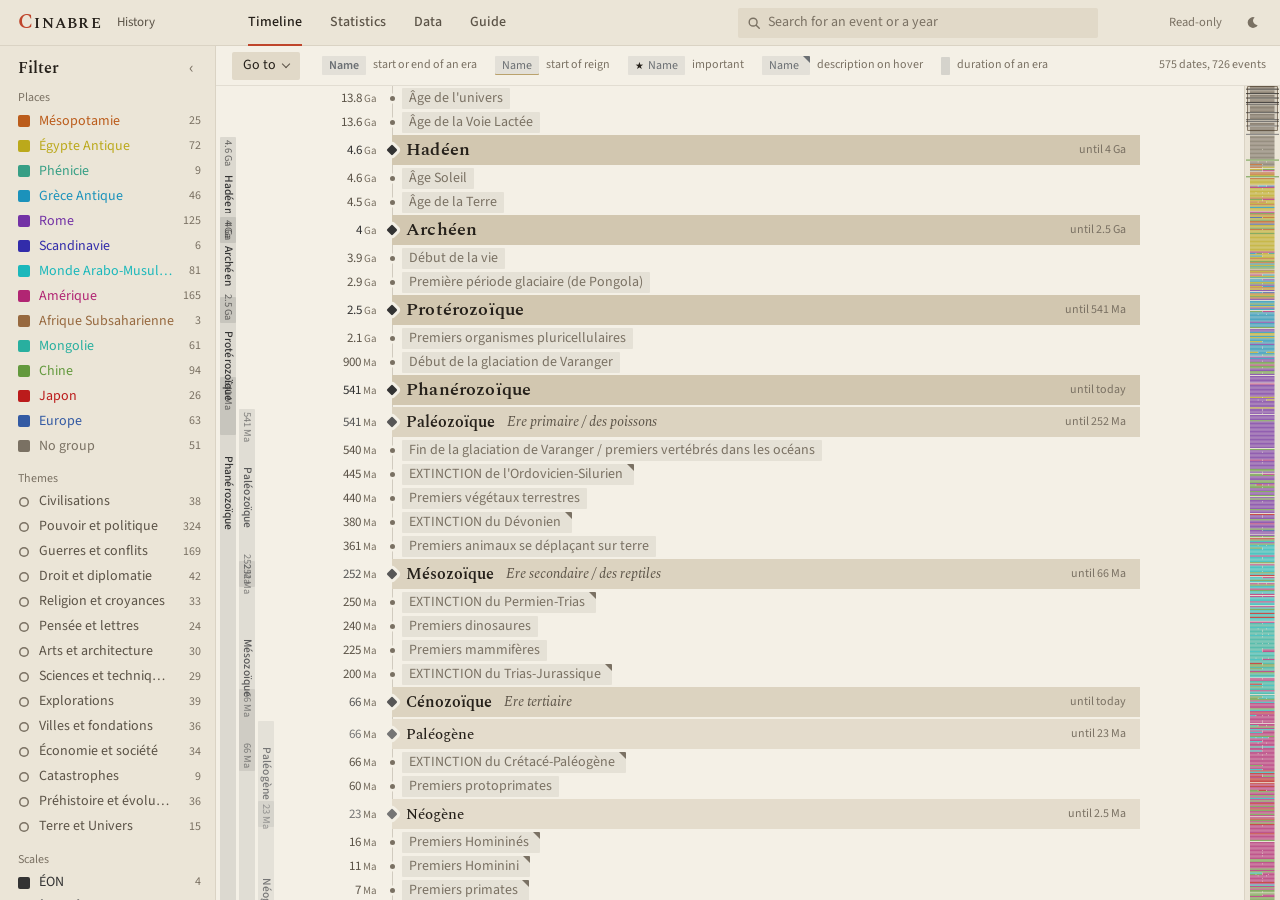
==== commit 92c1eb09: "Relier à une fin : tous les évènements du lieu ; À vérifier suit le filtre - « Relier à une fin » pr" ====
--- a/demo/en/histoire.html
+++ b/demo/en/histoire.html
@@ -330,8 +330,21 @@
 .pg-item i { flex: none; width: 12px; height: 12px; border-radius: 2px; background: var(--ct); }
 .pg-item .nom { overflow: hidden; text-overflow: ellipsis; white-space: nowrap; }
 .pg-item .n { margin-left: auto; padding-left: 8px; font-size: 12px; color: var(--texte-3); font-variant-numeric: tabular-nums; }
-.filtre-actif .pg-item:not(.choisi) { opacity: 0.35; }
+.filtre-actif .pg-item:not(.choisi, .inclus) { opacity: 0.35; }
 .pg-item.choisi { background: color-mix(in srgb, var(--ct) 13%, transparent); font-weight: 600; }
+/* Sous-lieux : en retrait sous leur lieu ; « inclus » quand leur lieu est coché */
+.pg-item.sous { padding-left: 26px; }
+.pg-item.sous i { width: 9px; height: 9px; margin: 0 1.5px; }
+.pg-item.inclus { background: color-mix(in srgb, var(--ct) 6%, transparent); }
+/* Sous-lieux repliés (Réglages) : une flèche devant chaque lieu qui en a */
+.pg-item.pli { padding-left: 22px; }
+.pg-item.pli.sous { padding-left: 38px; }
+.pg-parent { position: relative; }
+.pg-pli {
+  position: absolute; left: 2px; top: 3px; z-index: 1; width: 18px; height: 19px; padding: 0;
+  background: none; border: 0; border-radius: 2px; color: var(--texte-2); font-size: 12px; line-height: 19px; cursor: pointer;
+}
+.pg-pli:hover { color: var(--texte); background: var(--ardoise-2); }
 /* Thèmes : neutres (la couleur reste aux lieux), rond creux, plein quand le thème est choisi */
 .pg-item.theme { --ct: var(--texte-2); color: var(--texte-2); }
 .pg-item.theme:hover { color: var(--texte); }
@@ -670,6 +683,7 @@
 .puce-g { display: inline-flex; align-items: center; gap: 5px; margin-right: 10px; color: var(--ct); font-size: 13px; }
 .puce-g i { flex: none; width: 9px; height: 9px; border-radius: 1px; background: var(--ct); }
 .puce-g.aucun { color: var(--texte-3); }
+td.c-sous-lieu { padding-left: 26px; }
 .etiq { display: inline-block; margin-right: 4px; padding: 0 6px; border-radius: 1px; background: var(--ardoise-2); color: var(--texte-2); font-size: 11.5px; line-height: 18px; }
 .etiq.or { color: var(--or); background: color-mix(in srgb, var(--or) 13%, transparent); }
 .etiq.alerte { color: var(--accent); background: color-mix(in srgb, var(--accent) 13%, transparent); }
@@ -765,6 +779,14 @@
 .dn-source-ligne input { flex: 1; }
 .dn-source textarea { font-style: italic; }
 
+/* JSON d'un élément (repliable), pour le copier dans une autre frise */
+.dn-json summary { width: fit-content; font-size: 12.5px; color: var(--texte-2); cursor: pointer; }
+.dn-json summary:hover { color: var(--texte); }
+.dn-json summary em { font-style: normal; margin-left: 6px; color: var(--texte-3); }
+.dn-json[open] summary { margin-bottom: 6px; }
+.dn-json textarea { width: 100%; line-height: 1.5; white-space: pre; overflow-x: auto; font-size: 13px; }
+.dn-json .dn-aide { display: block; margin: 4px 0; }
+
 /* Ajout en série */
 .dn-panneau.large { width: 580px; }
 .dn-aide-lot p { margin: 0 0 4px; }
@@ -989,8 +1011,8 @@
 }
 
 </style>
-  <script type="application/json" id="cinabre-donnees" data-exporte-le="2026-09-30" data-langue="en">{"version":1,"groupes":{"ÉON":{"couleur":"#000000","type":"echelle","description":"La plus grande division du temps géologique, en milliards d'années : Hadéen, Archéen, Protérozoïque, Phanérozoïque."},"ÈRE GÉOLOGIQUE":{"couleur":"#595959","type":"echelle","description":"Les grandes divisions d'un éon, marquées par l'évolution de la vie : Paléozoïque, Mésozoïque, Cénozoïque."},"PÉRIODE GÉOLOGIQUE":{"couleur":"#A6A6A6","type":"echelle","description":"Les subdivisions d'une ère, en millions d'années : Paléogène, Néogène, Quaternaire."},"Période Historique":{"couleur":"#89C064","type":"echelle","description":"Les grandes périodes de l'histoire humaine, comme le Néolithique ou l'Antiquité."},"Mésopotamie":{"couleur":"#F4B183","type":"lieu","description":"Les civilisations entre le Tigre et l'Euphrate : Sumer, Akkad, Babylone et l'Assyrie, jusqu'à la conquête perse."},"Égypte Antique":{"couleur":"#FCEE84","type":"lieu","description":"L'Égypte des pharaons, de l'unification vers - 3 150 à l'annexion romaine en - 30, dynasties grecques des Ptolémées comprises."},"Phénicie":{"couleur":"#40B89A","type":"lieu","description":"Les cités marchandes de la côte du Levant (Tyr, Sidon, Byblos) et leurs colonies, dont Carthage ; l'alphabet phénicien."},"Grèce Antique":{"couleur":"#93E3FF","type":"lieu","description":"Le monde grec, de la Crète minoenne et de Mycènes aux royaumes hellénistiques nés des conquêtes d'Alexandre."},"Rome":{"couleur":"#CDACE6","type":"lieu","description":"Rome, de sa fondation légendaire à la chute de l'Empire d'Occident, et ses prolongements : la papauté et l'Empire byzantin."},"Scandinavie":{"couleur":"#A9A6E8","type":"lieu","description":"Les peuples du Nord : Vikings et royaumes de Norvège, de Suède et du Danemark, jusqu'au Groenland et à l'Amérique."},"Monde Arabo-Musulman":{"couleur":"#9FF9FB","type":"lieu","description":"Le monde islamique, de Mahomet aux califats (Omeyyades, Abbassides, Fatimides) et aux empires turcs, jusqu'à l'Empire ottoman."},"Amérique":{"couleur":"#EBA0CA","type":"lieu","description":"Les deux Amériques : civilisations précolombiennes (Olmèques, Mayas, Aztèques, Incas), colonisation européenne, puis États indépendants."},"Afrique Subsaharienne":{"couleur":"#C9A27E","type":"lieu","description":"L'Afrique au sud du Sahara : Nubie, âge du fer africain, royaumes du Ghana, du Mali ou du Zimbabwe."},"Mongolie":{"couleur":"#34D1BF","type":"lieu","description":"Les peuples des steppes et leurs empires : Gengis Khan et ses successeurs, la Horde d'or, les Ilkhans, Tamerlan et les Moghols."},"Chine":{"couleur":"#ACD391","type":"lieu","description":"La Chine, des dynasties légendaires à la fin de l'Empire en 1911 : dynasties, divisions et réunifications, inventions."},"Japon":{"couleur":"#FF8989","type":"lieu","description":"Le Japon, de la période Yamato à la restauration de Meiji : époques, shoguns et unification du pays."},"Europe":{"couleur":"#8FAADC","type":"lieu","description":"L'Europe hors du monde gréco-romain : préhistoire, peuples celtes et germaniques, royaumes médiévaux et puissances coloniales."}},"themes":{"Civilisations":{"description":"Naissance, apogée et déclin des civilisations et des grandes périodes culturelles."},"Pouvoir et politique":{"description":"Règnes, dynasties, empires et changements de régime : qui gouverne, et comment."},"Guerres et conflits":{"description":"Batailles, conquêtes, invasions, révoltes et guerres civiles."},"Droit et diplomatie":{"description":"Traités, alliances, lois, codes et constitutions."},"Religion et croyances":{"description":"Religions et cultes, leurs fondateurs, leurs institutions, leurs missions et leurs persécutions."},"Pensée et lettres":{"description":"Philosophes, historiens et écrivains, grandes œuvres écrites, invention de l'écriture."},"Arts et architecture":{"description":"Monuments, œuvres d'art et grands chantiers, de la grotte ornée au palais impérial."},"Sciences et techniques":{"description":"Inventions, découvertes et savoir-faire : du feu et de l'agriculture au papier et au canal de Panama."},"Explorations":{"description":"Voyages, expéditions et découvertes géographiques."},"Villes et fondations":{"description":"Fondations de villes et de colonies, capitales, vie des grandes cités."},"Économie et société":{"description":"Commerce, agriculture, esclavage, population et vie quotidienne."},"Catastrophes":{"description":"Épidémies, incendies, séismes et famines."},"Préhistoire et évolution":{"description":"L'histoire du vivant et de l'humanité avant l'écriture : premiers êtres vivants, hominidés, outils et art préhistorique."},"Terre et Univers":{"description":"L'histoire du cosmos et de la planète : formation, climats, glaciations et grandes extinctions."}},"periodes":[{"label":"Hadéen","type":"section","groupes":["ÉON"],"sous_titre":null,"debut":"4.6 Ga","debut_annee":-4600000000,"fin":"4 Ga","fin_annee":-4000000000,"debut_deduit":false,"regne":false,"comment":null},{"label":"Archéen","type":"section","groupes":["ÉON"],"sous_titre":null,"debut":"4 Ga","debut_annee":-4000000000,"fin":"2.5 Ga","fin_annee":-2500000000,"debut_deduit":false,"regne":false,"comment":null},{"label":"Protérozoïque","type":"section","groupes":["ÉON"],"sous_titre":null,"debut":"2.5 Ga","debut_annee":-2500000000,"fin":"541 Ma","fin_annee":-541000000,"debut_deduit":false,"regne":false,"comment":null},{"label":"Phanérozoïque","type":"section","groupes":["ÉON"],"sous_titre":null,"debut":"541 Ma","debut_annee":-541000000,"fin":"aujourd'hui","fin_annee":null,"debut_deduit":false,"regne":false,"comment":null},{"label":"Paléozoïque","type":"section","groupes":["ÈRE GÉOLOGIQUE"],"sous_titre":"Ère primaire / des poissons","debut":"541 Ma","debut_annee":-541000000,"fin":"252 Ma","fin_annee":-252000000,"debut_deduit":false,"regne":false,"comment":null},{"label":"Mésozoïque","type":"section","groupes":["ÈRE GÉOLOGIQUE"],"sous_titre":"Ère secondaire / des reptiles","debut":"252 Ma","debut_annee":-252000000,"fin":"66 Ma","fin_annee":-66000000,"debut_deduit":false,"regne":false,"comment":null},{"label":"Cénozoïque","type":"section","groupes":["ÈRE GÉOLOGIQUE"],"sous_titre":"Ère tertiaire","debut":"66 Ma","debut_annee":-66000000,"fin":"aujourd'hui","fin_annee":null,"debut_deduit":false,"regne":false,"comment":null},{"label":"Paléogène","type":"section","groupes":["PÉRIODE GÉOLOGIQUE"],"sous_titre":null,"debut":"66 Ma","debut_annee":-66000000,"fin":"23 Ma","fin_annee":-23000000,"debut_deduit":false,"regne":false,"comment":null},{"label":"Néogène","type":"section","groupes":["PÉRIODE GÉOLOGIQUE"],"sous_titre":null,"debut":"23 Ma","debut_annee":-23000000,"fin":"2.5 Ma","fin_annee":-2500000,"debut_deduit":false,"regne":false,"comment":null},{"label":"Quaternaire","type":"section","groupes":["PÉRIODE GÉOLOGIQUE"],"sous_titre":null,"debut":"2.5 Ma","debut_annee":-2500000,"fin":"aujourd'hui","fin_annee":null,"debut_deduit":false,"regne":false,"comment":null},{"label":"Néolithique","type":"section","groupes":["Période Historique"],"sous_titre":null,"debut":"11.7k","debut_annee":-11700,"fin":null,"fin_annee":null,"debut_deduit":false,"regne":false,"comment":null},{"label":"Antiquité","type":"section","groupes":["Période Historique"],"sous_titre":null,"debut":"- 3 300","debut_annee":-3300,"fin":"476","fin_annee":476,"debut_deduit":false,"regne":false,"comment":null},{"label":"Empire d'Akkad","type":"epoque","groupes":["Mésopotamie"],"sous_titre":null,"debut":"- 2 350","debut_annee":-2350,"fin":"- 2 200","fin_annee":-2200,"debut_deduit":false,"regne":false,"comment":"Premier Empire de l'histoire, dure 200 ans jusqu'en - 2 200","themes":["Pouvoir et politique"]},{"label":"Début Âge du bronze en Anatolie","type":"epoque","groupes":[],"sous_titre":null,"debut":"- 3 000","debut_annee":-3000,"fin":"-1200","fin_annee":-1200,"debut_deduit":false,"regne":false,"comment":"Premier âge du bronze au monde","themes":["Civilisations","Sciences et techniques"]},{"label":"Dynastie Xia","type":"epoque","groupes":["Chine"],"sous_titre":null,"debut":"- 1 900","debut_annee":-1900,"fin":"-1500","fin_annee":-1500,"debut_deduit":false,"regne":false,"comment":"La dynastie Xia est certainement mythique mais trouve sa source dans les plus vieux documents historiographiques chinois rédigés par les Zhou","themes":["Pouvoir et politique"]},{"label":"Dynastie Shang","type":"epoque","groupes":["Chine"],"sous_titre":null,"debut":"- 1 600","debut_annee":-1600,"fin":"-1046","fin_annee":-1046,"debut_deduit":false,"regne":false,"comment":"La dynastie Shang ou Yin est selon l'historiographie chinoise la deuxième dynastie royale à avoir dominé la Chine, entre -1570 et       -1045. Elle marque une transition entre l'histoire légendaire et les faits archéologiques.","themes":["Pouvoir et politique"]},{"label":"1ère dynastie babylonienne","type":"epoque","groupes":["Mésopotamie"],"sous_titre":null,"debut":"- 1 894","debut_annee":-1894,"fin":"- 1 595","fin_annee":-1595,"debut_deduit":false,"regne":false,"comment":"Première gande époque de Babylone, dure jusqu'en - 1 595. Elle est fondé par Sumu-Abum de la dynastie amorrite","themes":["Pouvoir et politique"]},{"label":"Empire Néo-Assyrien","type":"epoque","groupes":["Mésopotamie"],"sous_titre":null,"debut":"- 934","debut_annee":-934,"fin":"- 609","fin_annee":-609,"debut_deduit":false,"regne":false,"comment":null,"themes":["Pouvoir et politique"]},{"label":"Empire néo-babylonien","type":"epoque","groupes":["Mésopotamie"],"sous_titre":null,"debut":"- 626","debut_annee":-626,"fin":"-539","fin_annee":-539,"debut_deduit":false,"regne":false,"comment":"Seconde gande époque de Babylone, apogée de l'empire qui règne sur tout le Moyen Orient. Dure jusqu'en -539, quand l'Achéménide Cyrus le Grand prend la cité","themes":["Pouvoir et politique"]},{"label":"Califat des Rachidoune","type":"epoque","groupes":["Monde Arabo-Musulman"],"sous_titre":null,"debut":"632","debut_annee":632,"fin":"661","fin_annee":661,"debut_deduit":false,"regne":false,"comment":null,"themes":["Pouvoir et politique"]},{"label":"Califat Omeyyade","type":"epoque","groupes":["Monde Arabo-Musulman"],"sous_titre":null,"debut":"661","debut_annee":661,"fin":"750","fin_annee":750,"debut_deduit":false,"regne":false,"comment":null,"themes":["Pouvoir et politique"]},{"label":"Califat Abbasside","type":"epoque","groupes":["Monde Arabo-Musulman"],"sous_titre":null,"debut":"750","debut_annee":750,"fin":"1258","fin_annee":1258,"debut_deduit":false,"regne":false,"comment":null,"themes":["Pouvoir et politique"]},{"label":"Califat Fatimide","type":"epoque","groupes":["Monde Arabo-Musulman"],"sous_titre":null,"debut":"909","debut_annee":909,"fin":"1171","fin_annee":1171,"debut_deduit":false,"regne":false,"comment":null,"themes":["Pouvoir et politique"]},{"label":"Califat Almohade","type":"epoque","groupes":["Monde Arabo-Musulman"],"sous_titre":null,"debut":"1121","debut_annee":1121,"fin":"1269","fin_annee":1269,"debut_deduit":false,"regne":false,"comment":null,"themes":["Pouvoir et politique"]},{"label":"Califat Ottoman","type":"epoque","groupes":["Monde Arabo-Musulman"],"sous_titre":null,"debut":"1517","debut_annee":1517,"fin":"1924","fin_annee":1924,"debut_deduit":false,"regne":false,"comment":null,"themes":["Pouvoir et politique"]},{"label":"Dynastie Ming","type":"epoque","groupes":["Chine"],"sous_titre":null,"debut":"1368","debut_annee":1368,"fin":"1644","fin_annee":1644,"debut_deduit":false,"regne":false,"comment":null,"themes":["Pouvoir et politique"]},{"label":"Époque Sengoku","type":"epoque","groupes":["Japon"],"sous_titre":null,"debut":"1477","debut_annee":1477,"fin":"1573","fin_annee":1573,"debut_deduit":false,"regne":false,"comment":"Débute à la fin des guerres d'Ōnin","themes":["Pouvoir et politique","Guerres et conflits"]},{"label":"Seize Royaumes","type":"epoque","groupes":["Chine"],"sous_titre":null,"debut":"304","debut_annee":304,"fin":"439","fin_annee":439,"debut_deduit":false,"regne":false,"comment":null,"themes":["Pouvoir et politique","Guerres et conflits"]},{"label":"Dynastie Qin","type":"epoque","groupes":["Chine"],"sous_titre":null,"debut":"- 221","debut_annee":-221,"fin":"- 207","fin_annee":-207,"debut_deduit":false,"regne":false,"comment":"La dynastie Qin est la première dynastie impériale de la Chine, qui dure de -221 à -206. C'est la conquête des six États issus de la chute de la dynastie Zhou par l'État de Qin, conquête unifiant de facto le pays, qui l'installe au pouvoir. Ce sont les réformes légistes de Shang Yang, au milieu du IVe siècle av. J.-C., qui assurent la supériorité de son armée. Les quatorze années de règne de son fondateur, Qin Shi Huang, le premier empereur de l'histoire de la Chine, et de son fils Qin Er Shi, représentent, malgré cette brièveté, un tournant capital dans l'histoire nationale : cette courte période inaugure l'ère impériale qui voit se succéder de nombreuses autres dynasties jusqu'à la chute des Qing en 1912 avec la proclamation de la république.","themes":["Pouvoir et politique"]},{"label":"Rois Sabins","type":"epoque","groupes":["Rome"],"sous_titre":null,"debut":"- 715","debut_annee":-715,"fin":"- 615","fin_annee":-615,"debut_deduit":false,"regne":false,"comment":"Règne des rois Sabins Numa Pompilius, Tullus Hostilius et Ancus Martius, fin en -615","themes":["Pouvoir et politique"]},{"label":"Rois Etrusques","type":"epoque","groupes":["Rome"],"sous_titre":null,"debut":"- 615","debut_annee":-615,"fin":"- 509","fin_annee":-509,"debut_deduit":false,"regne":false,"comment":"Règne des rois Etrusques Tarquin l'Ancien, Servius Tullius et Tarquin le Superbe, fin en -509","themes":["Pouvoir et politique"]},{"label":"Période des Printemps et Automnes","type":"epoque","groupes":["Chine"],"sous_titre":null,"debut":"- 771","debut_annee":-771,"fin":"- 481","fin_annee":-481,"debut_deduit":false,"regne":false,"comment":"La période des Printemps et Automnes désigne la première partie de la dynastie des Zhou orientaux. Les Zhou ont perdu le contrôle de l'ouest et ils n'ont plus qu'un pouvoir symbolique à l'est. Ce sont de facto les princes des puissances régionales Qi, Jin, Chu, Qin, Wu et Yue qui contrôlent les Etats du territoire.","themes":["Pouvoir et politique","Guerres et conflits"]},{"label":"Période thinite","type":"epoque","groupes":["Égypte Antique"],"sous_titre":"Ire et IIe dynasties","debut":"- 3 150","debut_annee":-3150,"fin":"- 2 685","fin_annee":-2685,"debut_deduit":false,"regne":false,"comment":"Les rois du Sud envahissent le delta du Nil et unifient le pays. La période thinite (ou période archaïque) couvre les deux premières dynasties ; elle est ainsi désignée parce que Manéthon leur assigne Thinis, près d'Abydos en Haute-Égypte, comme lieu d'origine. Elle s'ouvre vers la fin du IVe millénaire par l'unification légendaire de l'Égypte par le non moins légendaire Ménès, assimilé au roi Narmer, et se termine par l'avènement de Djéser ou de Snéfrou, c'est-à-dire l'âge des pyramides. C'est au cours de cette période que se mettent en place les traits qui caractériseront la civilisation égyptienne pendant plus de trois millénaires. Les évènements politiques sont peu connus, ne transparaissant qu'au travers de quelques documents archéologiques, complétés par les annales fragmentaires de la pierre de Palerme.","themes":["Pouvoir et politique"]},{"label":"Ancien Empire","type":"epoque","groupes":["Égypte Antique"],"sous_titre":"IIIe à VIe dynasties","debut":"- 2 685","debut_annee":-2685,"fin":"- 2 180","fin_annee":-2180,"debut_deduit":false,"regne":false,"comment":"L'Ancien Empire couvre approximativement la moitié du troisième millénaire avant notre ère et comprend les IIIe, IVe, Ve et VIe dynasties. Dès l'Antiquité, cette période était considérée par les Égyptiens eux-mêmes comme l'âge d'or de leur civilisation : c'est la plus longue période de stabilité politique que l'Égypte ancienne ait connue. La centralisation de l'État et la prospérité qui en découle favorisent des développements artistiques et architecturaux considérables autour de la capitale, Memphis. Sont ainsi posés les grands thèmes de la littérature classique, les canons de la peinture et de la sculpture, et un système administratif qui perdurera près de trois millénaires. La période est surtout connue pour l'apogée des grandes pyramides : la pyramide à degrés de Saqqarah, sous Djéser, puis les trois pyramides de Gizeh, celles de Khéops, de Khéphren et de Mykérinos. Elle s'achève par une période de fragmentation politique.","themes":["Pouvoir et politique"]},{"label":"Première Période intermédiaire","type":"epoque","groupes":["Égypte Antique"],"sous_titre":"VIIe à XIe dynasties","debut":"- 2 180","debut_annee":-2180,"fin":"- 2 040","fin_annee":-2040,"debut_deduit":false,"regne":false,"comment":"La Première Période intermédiaire s'étend sur environ cent cinquante ans entre la fin de l'Ancien Empire et le début du Moyen Empire. Elle est marquée par de nombreux problèmes socio-politiques et correspond à une déliquescence du pouvoir pharaonique. Le territoire est partagé en deux zones d'influence : le Nord, en proie à des infiltrations de Bédouins venus du Proche-Orient, est plus ou moins contrôlé depuis Héracléopolis ; au Sud, l'autorité appartient aux nomarques de Thèbes, qui se sont proclamés rois. Ces derniers s'imposent militairement au terme de nombreux combats, et le Thébain Montouhotep II réunifie l'Égypte.","themes":["Pouvoir et politique"]},{"label":"Moyen Empire","type":"epoque","groupes":["Égypte Antique"],"sous_titre":"XIe et XIIe dynasties","debut":"- 2 040","debut_annee":-2040,"fin":"- 1 782","fin_annee":-1782,"debut_deduit":false,"regne":false,"comment":"Le Moyen Empire débute lorsque Montouhotep II réunifie le pays, vers 2033 av. J.-C. ; la XIIe dynastie en est l'âge d'or. C'est une période de prospérité. La capitale est d'abord à Thèbes, d'où sont originaires les rois de la XIe dynastie, puis à Itchtaouy, au sud de Memphis. Les dieux principaux sont Montou, le faucon belliqueux, et Amon, vénéré à Thèbes. La période est ouverte sur le Proche-Orient, vers lequel de nombreuses expéditions sont envoyées par les Sésostris et les Amenemhat. C'est à cette époque que Sésostris Ier construit les fondations du sanctuaire de Karnak, que les rois du Nouvel Empire détruiront pour bâtir le Karnak actuel.","themes":["Pouvoir et politique"]},{"label":"Deuxième Période intermédiaire","type":"epoque","groupes":["Égypte Antique"],"sous_titre":"XIIIe à XVIIe dynasties","debut":"- 1 782","debut_annee":-1782,"fin":"- 1 570","fin_annee":-1570,"debut_deduit":false,"regne":false,"comment":"La Deuxième Période intermédiaire est une période d'instabilité entre le Moyen Empire et le Nouvel Empire, marquée par la domination des Hyksôs sur une grande partie du pays. Elle commence conventionnellement avec la XIIIe dynastie, même si le pays est encore uni ; pour certains, elle ne commence qu'avec la XIVe dynastie, à Xoïs dans le delta, qui met fin à l'unité du pays. Elle se termine lorsque Ahmôsis Ier, à la suite de la guerre de libération amorcée par ses prédécesseurs de la XVIIe dynastie, conquiert Avaris, capitale des Hyksôs, réunifie le pays et inaugure le Nouvel Empire.","themes":["Pouvoir et politique"]},{"label":"Nouvel Empire","type":"epoque","groupes":["Égypte Antique"],"sous_titre":"XVIIIe à XXe dynasties","debut":"- 1 570","debut_annee":-1570,"fin":"- 1 069","fin_annee":-1069,"debut_deduit":false,"regne":false,"comment":"Le Nouvel Empire est la période la plus prospère de l'histoire égyptienne après l'âge d'or de l'Ancien Empire : une période de raffinement qui s'étale sur un peu plus de cinq siècles et trois dynasties. L'initiateur en est Ahmôsis Ier, chasseur des Hyksôs. C'est la période la plus connue, du fait de l'expansion territoriale égyptienne et de ses nombreux personnages illustres : Amenhotep, Thoutmôsis, Hatchepsout, Akhenaton, Toutânkhamon, Horemheb, Séthi, Ramsès. Elle laisse de nombreux témoignages architecturaux, dont les « demeures des millions d'années » (temple de Louxor, Ramesséum, Abou Simbel). C'est une période très ouverte sur le monde extérieur : la Crète, les Hittites (un temps ennemis).","themes":["Pouvoir et politique"]},{"label":"Troisième Période intermédiaire","type":"epoque","groupes":["Égypte Antique"],"sous_titre":"XXIe à XXVe dynasties","debut":"- 1 069","debut_annee":-1069,"fin":"- 750","fin_annee":-750,"debut_deduit":false,"regne":false,"comment":"La Troisième Période intermédiaire est une période de transition qui relie les deux grandes époques du Nouvel Empire et de la Basse Époque, dernier chapitre de l'histoire de l'Égypte pharaonique. Elle couvre près de trois siècles et est dominée par des dynasties issues de peuplades libyennes installées dans le delta du Nil et en Moyenne-Égypte, tandis que la Haute-Égypte glisse peu à peu de l'emprise des prêtres d'Amon à l'influence de plus en plus importante du royaume de Napata.","themes":["Pouvoir et politique"]},{"label":"Basse Époque","type":"epoque","groupes":["Égypte Antique"],"sous_titre":"XXVe à XXXIe dynasties","debut":"- 750","debut_annee":-750,"fin":"- 332","fin_annee":-332,"debut_deduit":false,"regne":false,"comment":"La Basse Époque débute par la réunification du pays par un roi originaire de Saïs, Psammétique Ier, après que les Assyriens ont chassé d'Égypte la XXVe dynastie et pillé Thèbes. Elle se termine par la conquête de l'Égypte par Alexandre le Grand. On y trouve les six dernières dynasties décrites par Manéthon, lui-même contemporain des premiers Ptolémées.","themes":["Pouvoir et politique"]},{"label":"Période macédonienne","type":"epoque","groupes":["Égypte Antique"],"sous_titre":null,"debut":"- 332","debut_annee":-332,"fin":"- 305","fin_annee":-305,"debut_deduit":false,"regne":false,"comment":"La période macédonienne commence après le règne du dernier roi de la seconde domination perse, Darius III. Elle s'étend de l'entrée d'Alexandre le Grand en Égypte à la mort d'Alexandre IV, fils posthume et légitime d'Alexandre et de Roxane. Elle est suivie par la période lagide.","themes":["Pouvoir et politique"]},{"label":"Période ptolémaïque","type":"epoque","groupes":["Égypte Antique"],"sous_titre":"Dynastie lagide","debut":"- 305","debut_annee":-305,"fin":"- 30","fin_annee":-30,"debut_deduit":false,"regne":false,"comment":"La dynastie lagide ou ptolémaïque est une dynastie hellénistique issue du général macédonien Ptolémée, fils de Lagos (d'où l'appellation « lagide »). Ses souverains portent le titre de basileus (roi) et de pharaon (à partir de Ptolémée II). La dynastie est d'origine grecque et se réclame comme telle : aucun Ptolémée ne parle égyptien, sauf Cléopâtre VII. Les Lagides pratiquent néanmoins certains rites égyptiens, comme le mariage entre frères et sœurs, et le panthéon est adapté pour hybrider les deux cultures : Zeus Ammon mêle les traits d'Amon et de Zeus. La défaite de Cléopâtre VII et de Marc Antoine face à Octave à la bataille d'Actium, en 31 av. J.-C., marque la fin de la dynastie ptolémaïque et de l'Égypte pharaonique.","themes":["Pouvoir et politique"]}],"dates":[{"date":"13.8 Ga","annee":-13800000000,"evenements":[{"label":"Âge de l'univers","groupes":[],"limite":null,"regne":false,"comment":null,"themes":["Terre et Univers"]}]},{"date":"13.6 Ga","annee":-13600000000,"evenements":[{"label":"Âge de la Voie Lactée","groupes":[],"limite":null,"regne":false,"comment":null,"themes":["Terre et Univers"]}]},{"date":"4.6 Ga","annee":-4600000000,"evenements":[{"label":"Âge Soleil","groupes":[],"limite":null,"regne":false,"comment":null,"themes":["Terre et Univers"]}]},{"date":"4.5 Ga","annee":-4500000000,"evenements":[{"label":"Âge de la Terre","groupes":[],"limite":null,"regne":false,"comment":null,"themes":["Terre et Univers"]}]},{"date":"3.9 Ga","annee":-3900000000,"evenements":[{"label":"Début de la vie","groupes":[],"limite":null,"regne":false,"comment":null,"themes":["Préhistoire et évolution"]}]},{"date":"2.9 Ga","annee":-2900000000,"evenements":[{"label":"Première période glaciaire (de Pongola)","groupes":[],"limite":null,"regne":false,"comment":null,"themes":["Terre et Univers"]}]},{"date":"2.1 Ga","annee":-2100000000,"evenements":[{"label":"Premiers organismes pluricellulaires","groupes":[],"limite":null,"regne":false,"comment":null,"themes":["Préhistoire et évolution"]}]},{"date":"900 Ma","annee":-900000000,"evenements":[{"label":"Début de la glaciation de Varanger","groupes":[],"limite":null,"regne":false,"comment":null,"themes":["Terre et Univers"]}]},{"date":"540 Ma","annee":-540000000,"evenements":[{"label":"Fin de la glaciation de Varanger / premiers vertébrés dans les océans","groupes":[],"limite":null,"regne":false,"comment":null,"themes":["Préhistoire et évolution","Terre et Univers"]}]},{"date":"445 Ma","annee":-445000000,"evenements":[{"label":"EXTINCTION de l'Ordovicien-Silurien","groupes":[],"limite":null,"regne":false,"comment":"Suite à une glaciation, disparition de 85% des espèces","themes":["Terre et Univers"]}]},{"date":"440 Ma","annee":-440000000,"evenements":[{"label":"Premiers végétaux terrestres","groupes":[],"limite":null,"regne":false,"comment":null,"themes":["Préhistoire et évolution"]}]},{"date":"380 Ma","annee":-380000000,"evenements":[{"label":"EXTINCTION du Dévonien","groupes":[],"limite":null,"regne":false,"comment":"Extinction massive\ncause inconnue, disparition de 75% des espèces","themes":["Terre et Univers"]}]},{"date":"361 Ma","annee":-361000000,"evenements":[{"label":"Premiers animaux se déplaçant sur terre","groupes":[],"limite":null,"regne":false,"comment":null,"themes":["Préhistoire et évolution"]}]},{"date":"250 Ma","annee":-250000000,"evenements":[{"label":"EXTINCTION du Permien-Trias","groupes":[],"limite":null,"regne":false,"comment":"Extinction massive\nsuite à météorite et volcan de Sibérie, disparition de 95% de la vie marine et de 70% des espèces terrestres","themes":["Terre et Univers"]}]},{"date":"240 Ma","annee":-240000000,"evenements":[{"label":"Premiers dinosaures","groupes":[],"limite":null,"regne":false,"comment":null,"themes":["Préhistoire et évolution"]}]},{"date":"225 Ma","annee":-225000000,"evenements":[{"label":"Premiers mammifères","groupes":[],"limite":null,"regne":false,"comment":null,"themes":["Préhistoire et évolution"]}]},{"date":"200 Ma","annee":-200000000,"evenements":[{"label":"EXTINCTION du Trias-Jurassique","groupes":[],"limite":null,"regne":false,"comment":"Extinction massive\nSuite à météorite et volcans, disparition de 35% des familles dont les derniers grands amphibiens","themes":["Terre et Univers"]}]},{"date":"66 Ma","annee":-66000000,"evenements":[{"label":"EXTINCTION du Crétacé-Paléogène","groupes":[],"limite":null,"regne":false,"comment":"Extinction massive\nCratère de Chicxulub et volcans, disparition de 50% des espèces dont la majorité des dinosaures","themes":["Terre et Univers"]}]},{"date":"60 Ma","annee":-60000000,"evenements":[{"label":"Premiers protoprimates","groupes":[],"limite":null,"regne":false,"comment":null,"themes":["Préhistoire et évolution"]}]},{"date":"16 Ma","annee":-16000000,"evenements":[{"label":"Premiers Homininés","groupes":[],"limite":null,"regne":false,"comment":"Apparition de la sous famille, séparation de la branche avec la sous famille des Ponginés (Orang-Outans)","themes":["Préhistoire et évolution"]}]},{"date":"11 Ma","annee":-11000000,"evenements":[{"label":"Premiers Hominini","groupes":[],"limite":null,"regne":false,"comment":"Apparition de la tribu des Hominini, séparation de la branche des Gorillini","themes":["Préhistoire et évolution"]}]},{"date":"7 Ma","annee":-7000000,"evenements":[{"label":"Premiers primates","groupes":[],"limite":null,"regne":false,"comment":"Apparition de la sous tribu des Hominina, séparation de la branche humaine des chimpanzés","themes":["Préhistoire et évolution"]}]},{"date":"4.2 Ma","annee":-4200000,"evenements":[{"label":"Premiers australopithèques","groupes":[],"limite":null,"regne":false,"comment":null,"themes":["Préhistoire et évolution"]}]},{"date":"3.3 Ma","annee":-3300000,"evenements":[{"label":"Début paléolithique / début age de la pierre","groupes":[],"limite":null,"regne":false,"comment":null,"themes":["Préhistoire et évolution"]}]},{"date":"2.5 Ma","annee":-2500000,"evenements":[{"label":"Premiers paranthropes","groupes":[],"limite":null,"regne":false,"comment":null,"themes":["Préhistoire et évolution"]}]},{"date":"2.3 Ma","annee":-2300000,"evenements":[{"label":"Premiers Homo Habilis","groupes":[],"limite":null,"regne":false,"comment":"Première espèce du genre Homo","themes":["Préhistoire et évolution"]}]},{"date":"2 Ma","annee":-2000000,"evenements":[{"label":"Extinction australopithèques","groupes":[],"limite":null,"regne":false,"comment":null,"themes":["Préhistoire et évolution"]}]},{"date":"1.5 Ma","annee":-1500000,"evenements":[{"label":"Extinction Homo Habilis","groupes":[],"limite":null,"regne":false,"comment":null,"themes":["Préhistoire et évolution"]}]},{"date":"1.4 Ma","annee":-1400000,"evenements":[{"label":"Premiers outils en Europe","groupes":[],"limite":null,"regne":false,"comment":null,"themes":["Sciences et techniques","Préhistoire et évolution"]}]},{"date":"1 Ma","annee":-1000000,"evenements":[{"label":"Extinction paranthropes","groupes":[],"limite":null,"regne":false,"comment":null,"themes":["Préhistoire et évolution"]}]},{"date":"450k","annee":-450000,"evenements":[{"label":"Maîtrise du feu","groupes":[],"limite":null,"regne":false,"comment":null,"themes":["Sciences et techniques","Préhistoire et évolution"]}]},{"date":"300k","annee":-300000,"evenements":[{"label":"Apparition Homo Sapiens","groupes":[],"limite":null,"regne":false,"comment":null,"themes":["Préhistoire et évolution"]}]},{"date":"110k","annee":-110000,"evenements":[{"label":"Début dernière période glaciaire","groupes":[],"limite":null,"regne":false,"comment":null,"themes":["Terre et Univers"]}]},{"date":"60k","annee":-60000,"evenements":[{"label":"Sortie de l'homo sapiens d'Afrique","groupes":[],"limite":null,"regne":false,"comment":null,"themes":["Préhistoire et évolution"]}]},{"date":"45k","annee":-45000,"evenements":[{"label":"Début paléolithique supérieur (Uluzzien)","groupes":[],"limite":null,"regne":false,"comment":null,"themes":["Préhistoire et évolution"]},{"label":"Arrivée de l'Homo sapiens en Europe","groupes":[],"limite":null,"regne":false,"comment":null,"themes":["Préhistoire et évolution"]}]},{"date":"36k","annee":-36000,"evenements":[{"label":"Plus anciennes œuvres figuratives européennes","groupes":[],"limite":null,"regne":false,"comment":null,"themes":["Arts et architecture"]}]},{"date":"30k","annee":-30000,"evenements":[{"label":"Extinction Néandertal","groupes":[],"limite":null,"regne":false,"comment":null,"themes":["Préhistoire et évolution"]}]},{"date":"26k","annee":-26000,"evenements":[{"label":"Dame de Brassenpouy (Gravettien)","groupes":[],"limite":null,"regne":false,"comment":null,"themes":["Arts et architecture","Préhistoire et évolution"]}]},{"date":"24k","annee":-24000,"evenements":[{"label":"Vénus de Willendorf","groupes":[],"limite":null,"regne":false,"comment":null,"themes":["Arts et architecture","Préhistoire et évolution"]}]},{"date":"22k","annee":-22000,"evenements":[{"label":"Grotte de Lascaux","groupes":[],"limite":null,"regne":false,"comment":null,"themes":["Arts et architecture","Préhistoire et évolution"]}]},{"date":"21k","annee":-21000,"evenements":[{"label":"Phase la plus froide de la dernière glaciation","groupes":[],"limite":null,"regne":false,"comment":null,"themes":["Terre et Univers"]}]},{"date":"15k","annee":-15000,"evenements":[{"label":"Disparition du genre mammouth","groupes":[],"limite":null,"regne":false,"comment":null,"themes":["Préhistoire et évolution"]}]},{"date":"11.7k","annee":-11700,"evenements":[{"label":"Fin Paléolithique","groupes":[],"limite":null,"regne":false,"comment":null,"themes":["Préhistoire et évolution"]},{"label":"Fin ère glaciaire (Pléistocène)","groupes":[],"limite":null,"regne":false,"comment":null,"themes":["Terre et Univers"]},{"label":"Début Néolithique","groupes":[],"limite":null,"regne":false,"comment":null,"themes":["Préhistoire et évolution"]}]},{"date":"- 10 000","annee":-10000,"evenements":[{"label":"Göbekli Tepe","groupes":[],"limite":null,"regne":false,"comment":null,"themes":["Religion et croyances","Arts et architecture","Préhistoire et évolution"]}]},{"date":"- 9 000","annee":-9000,"evenements":[{"label":"Naissance agriculture en Mésopotamie","groupes":["Mésopotamie"],"limite":null,"regne":false,"comment":null,"themes":["Sciences et techniques","Économie et société"]},{"label":"Révolution Néolithique","groupes":[],"limite":null,"regne":false,"comment":null,"themes":["Sciences et techniques","Préhistoire et évolution"]}]},{"date":"- 7 000","annee":-7000,"evenements":[{"label":"Agriculture dans la vallée de l’Indus","groupes":[],"limite":null,"regne":false,"comment":null,"themes":["Sciences et techniques","Économie et société"]}]},{"date":"- 5 500","annee":-5500,"evenements":[{"label":"Irrigation en Mésopotamie","groupes":["Mésopotamie"],"limite":null,"regne":false,"comment":null,"themes":["Sciences et techniques"]},{"label":"Début de la période prédynastique","groupes":["Égypte Antique"],"limite":null,"regne":false,"comment":null,"themes":["Civilisations"]}]},{"date":"- 5 000","annee":-5000,"evenements":[{"label":"Début de la culture du Fayoum","groupes":["Égypte Antique"],"limite":null,"regne":false,"comment":null,"themes":["Civilisations","Préhistoire et évolution"]},{"label":"Agriculture en Chine","groupes":["Chine"],"limite":null,"regne":false,"comment":null,"themes":["Sciences et techniques","Économie et société"]}]},{"date":"- 4 500","annee":-4500,"evenements":[{"label":"Début de la civilisation de la vallée de l’Indus","groupes":[],"limite":null,"regne":false,"comment":null,"themes":["Civilisations"]},{"label":"Début de la cultivation du Maïs","groupes":["Amérique"],"limite":null,"regne":false,"comment":null,"themes":["Sciences et techniques"]}]},{"date":"- 4 000","annee":-4000,"evenements":[{"label":"Sumer","groupes":["Mésopotamie"],"limite":null,"regne":false,"comment":null,"themes":["Civilisations"]}]},{"date":"- 3 500","annee":-3500,"evenements":[{"label":"Tablettes de Kish","groupes":["Mésopotamie"],"limite":null,"regne":false,"comment":"Tablette en calcaire Sumer avec une écriture pictographique, c'est l'écriture la plus ancienne connue","themes":["Pensée et lettres","Sciences et techniques"]}]},{"date":"- 3 400","annee":-3400,"evenements":[{"label":"Momies prédynastiques de Gebelein","groupes":["Égypte Antique"],"limite":null,"regne":false,"comment":null,"themes":["Religion et croyances"]}]},{"date":"- 3 300","annee":-3300,"evenements":[{"label":"Invention de l’écriture en Mésopotamie","groupes":["Mésopotamie"],"limite":null,"regne":false,"comment":null,"themes":["Pensée et lettres","Sciences et techniques"]}]},{"date":"- 3 250","annee":-3250,"evenements":[{"label":"Invention de l’écriture en Égypte","groupes":["Égypte Antique"],"limite":null,"regne":false,"comment":null,"themes":["Pensée et lettres","Sciences et techniques"]}]},{"date":"- 3 200","annee":-3200,"evenements":[{"label":"Palette de Narmer","groupes":["Égypte Antique"],"limite":null,"regne":false,"comment":null,"themes":["Pouvoir et politique","Arts et architecture"]}]},{"date":"- 3 100","annee":-3100,"evenements":[{"label":"Apparition des hiéroglyphes","groupes":["Égypte Antique"],"limite":null,"regne":false,"comment":null,"themes":["Pensée et lettres","Sciences et techniques"]}]},{"date":"- 3 000","annee":-3000,"evenements":[{"label":"Premières agglomérations en Crète","groupes":["Grèce Antique"],"limite":null,"regne":false,"comment":null,"themes":["Civilisations","Villes et fondations"]},{"label":"Début de la construction de Stonehenge","groupes":["Europe"],"limite":null,"regne":false,"comment":null,"themes":["Religion et croyances","Arts et architecture","Préhistoire et évolution"]}]},{"date":"- 2 700","annee":-2700,"evenements":[{"label":"Agriculture en Mésoamérique","groupes":["Amérique"],"limite":null,"regne":false,"comment":null,"themes":["Sciences et techniques","Économie et société"]}]},{"date":"- 2 691","annee":-2691,"evenements":[{"label":"Djéser","groupes":["Égypte Antique"],"limite":null,"regne":true,"comment":null,"themes":["Pouvoir et politique"]},{"label":"Conquête du Sinaï","groupes":["Égypte Antique"],"limite":null,"regne":false,"comment":null,"themes":["Guerres et conflits"]}]},{"date":"- 2 680","annee":-2680,"evenements":[{"label":"Pyramide à degrés de Saqqarah","groupes":["Égypte Antique"],"limite":null,"regne":false,"comment":null,"themes":["Arts et architecture"]}]},{"date":"- 2 620","annee":-2620,"evenements":[{"label":"Snéfrou","groupes":["Égypte Antique"],"limite":null,"regne":true,"comment":null,"themes":["Pouvoir et politique"]},{"label":"Pyramide de Meïdoum","groupes":["Égypte Antique"],"limite":null,"regne":false,"comment":"La pyramide de Meïdoum est une pyramide, initialement à sept degrés, puis élargie à huit degrés et enfin transformée pour devenir la première tentative de pyramide à faces lisses égyptienne. Elle est attribuée à Snéfrou, premier roi de la IVe dynastie, et se situe à Meïdoum à l'entrée du Fayoum. Son nom ancien est Djed-Snéfrou (Ḏd-Snfrw, signifiant « Snéfrou est stable »). Elle porte également le nom, donné par les Arabes, de « fausse pyramide », du fait de son état actuel ne la faisant plus ressembler à une vraie pyramide. La technique de construction utilisée et l'agencement des différents éléments du complexe et des appartements funéraires font de ce monument une transition entre ceux de la IIIe et ceux de la IVe dynastie, à la fois archaïque et innovante. Les pyramides de Snéfrou, d'un volume total de 3 300 000 m3 (soit 700 000 de plus que la pyramide de Khéops), représentent le projet le plus ambitieux de toute l'Antiquité.","themes":["Arts et architecture"]},{"label":"Pyramide rhomboïdale","groupes":["Égypte Antique"],"limite":null,"regne":false,"comment":"La seule à changement de pente, elle est munie de deux entrées dont l'une n'est pas située sur la face nord, fait unique dans l’Ancien Empire, et conserve encore la majeure partie de son revêtement, faisant de cette pyramide la mieux conservée de toute l’Égypte.","themes":["Arts et architecture"]},{"label":"Pyramide rouge","groupes":["Égypte Antique"],"limite":null,"regne":false,"comment":"Troisième pyramide d'Égypte par ses dimensions, elle représente la première tentative réussie de pyramide à faces lisses","themes":["Arts et architecture"]}]},{"date":"- 2 590","annee":-2590,"evenements":[{"label":"Khoufou (Khéops)","groupes":["Égypte Antique"],"limite":null,"regne":true,"comment":null,"themes":["Pouvoir et politique"]}]},{"date":"- 2 580","annee":-2580,"evenements":[{"label":"Pyramide de Khéops","groupes":["Égypte Antique"],"limite":null,"regne":false,"comment":null,"themes":["Arts et architecture"]}]},{"date":"- 2 550","annee":-2550,"evenements":[{"label":"Khafrê (Khéphren)","groupes":["Égypte Antique"],"limite":null,"regne":true,"comment":null,"themes":["Pouvoir et politique"]},{"label":"Pyramide de Khéphren","groupes":["Égypte Antique"],"limite":null,"regne":false,"comment":null,"themes":["Arts et architecture"]}]},{"date":"- 2 525","annee":-2525,"evenements":[{"label":"Mesannepada","groupes":["Mésopotamie"],"limite":null,"regne":true,"comment":"Mesannepadda ou Mesh-Ane-Pada (« héros choisi par An ») est le fondateur de la première dynastie d'Ur au XXVIe siècle av. J.-C., mentionné dans la liste royale sumérienne. Fils de Meskalamdug, il règne entre 2560 et 2525 av. J.-C. selon la datation moyenne. À sa mort, son fils A-annepadda lui succède.\nUr, qui ne compte que 4 000 habitants au début de son règne, deviendra une grande capitale, opulente grâce à l'activité commerciale de son port fluvial entre la Mésopotamie méridionale, les rives du golfe Persique, l’Arabie et peut-être par intermédiaires avec la vallée de l’Indus. Les métaux qui y arrivaient sont vraisemblablement transformés dans des ateliers, sans doute royaux, dont la production était en partie réexpédiée.\nVers 2540 av. J.-C., Mesannepadda, qui domine déjà Nippur, ville sacrée d’Enlil, profite d’une éclipse du pouvoir à Kish (provoquée par une incursion des Élamites d’Awan) pour s’emparer de la ville. Il est maître de toute la basse Mésopotamie puisqu’il porte le titre suprême de roi de Kish et que son nom réapparaît sur une perle à Mari.","themes":["Pouvoir et politique"]}]},{"date":"- 2 500","annee":-2500,"evenements":[{"label":"Trois augustes et cinq empereurs","groupes":["Chine"],"limite":"debut","regne":false,"comment":"Les trois augustes et les cinq empereurs sont les dieux et rois légendaires qui auraient régné en Chine avant la dynastie Xia. Cette période fait partie de la Mythologie chinoise.","themes":["Pouvoir et politique"]},{"label":"Premiers Olmèques","groupes":["Amérique"],"limite":null,"regne":false,"comment":null,"themes":["Civilisations"]}]},{"date":"- 2 490","annee":-2490,"evenements":[{"label":"Menkaourê (Mykérinos)","groupes":["Égypte Antique"],"limite":null,"regne":true,"comment":null,"themes":["Pouvoir et politique"]},{"label":"Pyramide de Mykérinos","groupes":["Égypte Antique"],"limite":null,"regne":false,"comment":null,"themes":["Arts et architecture"]}]},{"date":"- 2 350","annee":-2350,"evenements":[{"label":"Sargon d'Akkad","groupes":["Mésopotamie"],"limite":null,"regne":true,"comment":"Sargon d’Akkad, forme francisée de l’akkadien Šarru(m)-kīn qui peut se traduire par « Roi légitime », fut le souverain fondateur de l’empire d’Akkad (ou Agadé), en unifiant par la force les principales cités de Mésopotamie sous son autorité. Les dates de son règne sont incertaines.","themes":["Pouvoir et politique"]},{"label":"Ounas","groupes":["Égypte Antique"],"limite":null,"regne":true,"comment":null,"themes":["Pouvoir et politique"]}]},{"date":"- 2 289","annee":-2289,"evenements":[{"label":"Pépi Ier","groupes":["Égypte Antique"],"limite":null,"regne":true,"comment":null,"themes":["Pouvoir et politique"]}]},{"date":"- 2 253","annee":-2253,"evenements":[{"label":"Naram-Sin d'Akkad","groupes":["Mésopotamie"],"limite":null,"regne":true,"comment":"Naram-Sin ou Naram-Suen (« Aimé de Sîn ») est un roi d'Akkad qui régna de 2254 à 2218 av. J.-C. ou de 2253 à 2198 av. J.-C. Quatrième roi de l'empire d'Akkad, fondé par son grand-père Sargon d'Akkad aux alentours de 2300 av. J.-C., il hérite à sa montée sur le trône d'un royaume contrôlant toute la Basse Mésopotamie et sans rival à sa taille dans les régions voisines, mais encore faiblement structuré, notamment en ce qui concerne le contrôle des régions situées au-delà de la plaine mésopotamienne. La chronologie interne de son règne n'est pas établie, mais l'événement le plus important est une insurrection générale qui mobilise la plupart des grandes cités de Basse Mésopotamie, qui étaient encore indépendantes quelques décennies plus tôt, et qui cherchent à renverser le pouvoir akkadien. Naram-Sin parvient à vaincre les insurgés après plusieurs batailles.\nSelon l'avis de la majorité des historiens, c'est après cet événement qu'il décide de consolider l'État qu'il dirige, et qu'il lui donne un caractère proprement « impérial ». Cela passe d'un côté par une évolution idéologique qui lui donne un caractère divin : il devient le « dieu d'Akkad », la capitale, et reçoit un culte.","themes":["Pouvoir et politique"]}]},{"date":"- 2 100","annee":-2100,"evenements":[{"label":"Premier palais en Crête","groupes":["Grèce Antique"],"limite":null,"regne":false,"comment":null,"themes":["Arts et architecture"]}]},{"date":"- 2 060","annee":-2060,"evenements":[{"label":"Montouhotep II","groupes":["Égypte Antique"],"limite":null,"regne":true,"comment":"Cinquième roi de la XIe dynastie, il est considéré comme le réunificateur de l'Egypte","themes":["Pouvoir et politique"]}]},{"date":"- 2 000","annee":-2000,"evenements":[{"label":"Début de la période préclassique Maya","groupes":["Amérique"],"limite":null,"regne":false,"comment":null,"themes":["Civilisations"]}]},{"date":"- 1 878","annee":-1878,"evenements":[{"label":"Sésostris III","groupes":["Égypte Antique"],"limite":null,"regne":true,"comment":"Il est le cinquième roi de la XIIe dynastie, son règne marque l'apogée du Moyen Empire. Il sécurise la Nubie et fait venir de l'or d'Afrique.","themes":["Pouvoir et politique"]}]},{"date":"- 1 800","annee":-1800,"evenements":[{"label":"Âge du bronze en France","groupes":["Europe"],"limite":"debut","regne":false,"comment":null,"themes":["Sciences et techniques"]},{"label":"Épopée de Gilgamesh","groupes":["Mésopotamie"],"limite":null,"regne":false,"comment":"Début de la rédaction de l'Épopée de Gilgamesh, roi légendaire d'Uruk vers - 2 650","themes":["Pensée et lettres"]}]},{"date":"- 1 767","annee":-1767,"evenements":[{"label":"Fin de la dynastie Xia","groupes":["Chine"],"limite":null,"regne":false,"comment":null,"themes":["Pouvoir et politique"]}]},{"date":"- 1 750","annee":-1750,"evenements":[{"label":"Code de Hammurabi","groupes":["Mésopotamie"],"limite":null,"regne":false,"comment":"Plus vieux code de Loi aussi complet, rédigé sous le règne de Hammurabi, le sixième roi de Babylone de la première dynastie babylonienne","themes":["Droit et diplomatie"]}]},{"date":"- 1 740","annee":-1740,"evenements":[{"label":"Première dynastie du Pays de la Mer","groupes":["Mésopotamie"],"limite":null,"regne":false,"comment":"La première dynastie du Pays de la Mer est une dynastie qui a dominé le Sud de la Mésopotamie entre la période finale de la première dynastie de Babylone et l'expansion de la dynastie kassite, durant une période très mal documentée, dont la durée est discutée : d'environ 1740 à 1475 av. J.-C. selon la chronologie moyenne.","themes":["Pouvoir et politique"]}]},{"date":"- 1 700","annee":-1700,"evenements":[{"label":"Fin du Néolithique","groupes":["Europe"],"limite":"fin","regne":false,"comment":"Début de l'Age du Bronze en Scandinavie","themes":["Préhistoire et évolution"]}]},{"date":"- 1 650","annee":-1650,"evenements":[{"label":"Dynasties Hyksôs","groupes":["Égypte Antique"],"limite":null,"regne":false,"comment":"Venus d'Asie de l'Ouest, ils chassent les dirigeants de la XIVe dynastie, qui siégeaient à Avaris, et fondent les XVe et XVIe dynasties d'Égypte entre le XVIIIe siècle av. J.-C. et le XVIe siècle av. J.-C., régnant sur la Basse et la Moyenne-Égypte durant plus d'un siècle.","themes":["Pouvoir et politique"]}]},{"date":"- 1 640","annee":-1640,"evenements":[{"label":"Fondation de l'Ancien Royaume Hittite","groupes":["Égypte Antique"],"limite":null,"regne":false,"comment":null,"themes":["Pouvoir et politique"]}]},{"date":"- 1 595","annee":-1595,"evenements":[{"label":"Prise de Babylone par les Hittites","groupes":["Mésopotamie"],"limite":null,"regne":false,"comment":null,"themes":["Guerres et conflits"]},{"label":"Début du règne des Kassites à Babylone","groupes":["Mésopotamie"],"limite":null,"regne":false,"comment":null,"themes":["Pouvoir et politique"]}]},{"date":"- 1 580","annee":-1580,"evenements":[{"label":"Ahmôsis Ier","groupes":["Égypte Antique"],"limite":null,"regne":true,"comment":null,"themes":["Pouvoir et politique"]}]},{"date":"- 1 532","annee":-1532,"evenements":[{"label":"Premières traces de Caractères chinois","groupes":["Chine"],"limite":null,"regne":false,"comment":null,"themes":["Pensée et lettres","Sciences et techniques"]}]},{"date":"- 1 525","annee":-1525,"evenements":[{"label":"Amenhotep Ier","groupes":["Égypte Antique"],"limite":null,"regne":true,"comment":null,"themes":["Pouvoir et politique"]}]},{"date":"- 1 504","annee":-1504,"evenements":[{"label":"Thoutmôsis Ier","groupes":["Égypte Antique"],"limite":null,"regne":true,"comment":null,"themes":["Pouvoir et politique"]}]},{"date":"- 1 479","annee":-1479,"evenements":[{"label":"Thoutmôsis III","groupes":["Égypte Antique"],"limite":null,"regne":true,"comment":null,"themes":["Pouvoir et politique"]}]},{"date":"- 1 473","annee":-1473,"evenements":[{"label":"Hatchepsout","groupes":["Égypte Antique"],"limite":null,"regne":true,"comment":null,"themes":["Pouvoir et politique"]}]},{"date":"- 1 390","annee":-1390,"evenements":[{"label":"Amenhotep III","groupes":["Égypte Antique"],"limite":null,"regne":true,"comment":null,"themes":["Pouvoir et politique"]}]},{"date":"- 1 380","annee":-1380,"evenements":[{"label":"Fondation du Nouveau Royaume Hittite","groupes":["Égypte Antique"],"limite":null,"regne":false,"comment":null,"themes":["Pouvoir et politique"]}]},{"date":"- 1 355","annee":-1355,"evenements":[{"label":"Akhenaton","groupes":["Égypte Antique"],"limite":null,"regne":true,"comment":null,"important":true,"themes":["Pouvoir et politique"]}]},{"date":"- 1 336","annee":-1336,"evenements":[{"label":"Toutânkhaton","groupes":["Égypte Antique"],"limite":null,"regne":true,"comment":null,"themes":["Pouvoir et politique"]}]},{"date":"- 1 323","annee":-1323,"evenements":[{"label":"Horemheb","groupes":["Égypte Antique"],"limite":null,"regne":true,"comment":null,"themes":["Pouvoir et politique"]}]},{"date":"- 1 295","annee":-1295,"evenements":[{"label":"Ramsès Ier","groupes":["Égypte Antique"],"limite":null,"regne":true,"comment":null,"themes":["Pouvoir et politique"]}]},{"date":"- 1 294","annee":-1294,"evenements":[{"label":"Séthi Ier","groupes":["Égypte Antique"],"limite":null,"regne":true,"comment":null,"themes":["Pouvoir et politique"]}]},{"date":"- 1 279","annee":-1279,"evenements":[{"label":"Ramsès II","groupes":["Égypte Antique"],"limite":null,"regne":true,"comment":null,"themes":["Pouvoir et politique"]}]},{"date":"- 1 275","annee":-1275,"evenements":[{"label":"Traité de Qadesh","groupes":["Égypte Antique"],"limite":null,"regne":false,"comment":"Premier grand traité de paix, traité de Qadesh entre les Egyptien et les Hittites (Anatolie)","themes":["Guerres et conflits","Droit et diplomatie"]}]},{"date":"- 1 250","annee":-1250,"evenements":[{"label":"Début de la domination Olmèque","groupes":["Amérique"],"limite":null,"regne":false,"comment":null,"themes":["Civilisations","Pouvoir et politique"]}]},{"date":"- 1 200","annee":-1200,"evenements":[{"label":"Siècles obscurs","groupes":["Grèce Antique"],"limite":"debut","regne":false,"comment":"Début des siècles obscurs et de le période archaïque en Grèce, période caractérisée par une rupture des relations internationales et un déclin des communautés mycéniennes","themes":["Civilisations"]},{"label":"Invention de l’écriture en Chine","groupes":["Chine"],"limite":null,"regne":false,"comment":null,"themes":["Pensée et lettres","Sciences et techniques"]},{"label":"Amenmes","groupes":["Égypte Antique"],"limite":null,"regne":true,"comment":null,"themes":["Pouvoir et politique"]},{"label":"Début de la civilisation phénicienne","groupes":["Phénicie"],"limite":null,"regne":false,"comment":null,"themes":["Civilisations"]}]},{"date":"- 1 188","annee":-1188,"evenements":[{"label":"Taousert (XIX)","groupes":["Égypte Antique"],"limite":null,"regne":true,"comment":null,"themes":["Pouvoir et politique"]}]},{"date":"- 1 184","annee":-1184,"evenements":[{"label":"Début de la Guerre de Troie","groupes":["Grèce Antique"],"limite":null,"regne":false,"comment":null,"themes":["Guerres et conflits"]},{"label":"Ramsès III (XX)","groupes":["Égypte Antique"],"limite":null,"regne":true,"comment":null,"themes":["Pouvoir et politique"]}]},{"date":"- 1 180","annee":-1180,"evenements":[{"label":"Début des États syro-hittites","groupes":["Égypte Antique"],"limite":null,"regne":false,"comment":null,"themes":["Pouvoir et politique"]}]},{"date":"- 1 151","annee":-1151,"evenements":[{"label":"Fin du règne des Kassites à Babylone","groupes":["Mésopotamie"],"limite":null,"regne":false,"comment":null,"themes":["Pouvoir et politique"]}]},{"date":"- 1 132","annee":-1132,"evenements":[{"label":"Pinedjem Ier (XXI)","groupes":["Égypte Antique"],"limite":null,"regne":true,"comment":null,"themes":["Pouvoir et politique"]}]},{"date":"- 1 122","annee":-1122,"evenements":[{"label":"Dynastie Zhou","groupes":["Chine"],"limite":"debut","regne":false,"comment":"La dynastie Zhou est selon l'historiographie traditionnelle la troisième dynastie chinoise. Dirigée par des rois appartenant au clan Jī, elle est au pouvoir entre -1045 et -256, la plus longue longévité de l'histoire de la Chine.","themes":["Pouvoir et politique"]}]},{"date":"- 1 116","annee":-1116,"evenements":[{"label":"Teglath-Phalasar Ier","groupes":["Mésopotamie"],"limite":null,"regne":true,"comment":"Roi d'Assyrie qui a émis le plus vieux texte de lois connu mettant en avant le port du voile","themes":["Pouvoir et politique"]}]},{"date":"- 1 100","annee":-1100,"evenements":[{"label":"Âge du fer en Grèce","groupes":["Grèce Antique"],"limite":"debut","regne":false,"comment":null,"themes":["Sciences et techniques"]}]},{"date":"- 1 050","annee":-1050,"evenements":[{"label":"Apparition de l'alphabet phénicien","groupes":["Phénicie"],"limite":null,"regne":false,"comment":null,"themes":["Pensée et lettres","Sciences et techniques"]}]},{"date":"- 1 027","annee":-1027,"evenements":[{"label":"Fin de la dynastie Shang","groupes":["Chine"],"limite":null,"regne":false,"comment":null,"themes":["Pouvoir et politique"]}]},{"date":"- 1 000","annee":-1000,"evenements":[{"label":"Âge de fer en Afrique","groupes":["Afrique Subsaharienne"],"limite":"debut","regne":false,"comment":null,"themes":["Sciences et techniques"]}]},{"date":"- 945","annee":-945,"evenements":[{"label":"Sheshonq Ier (XXII)","groupes":["Égypte Antique"],"limite":null,"regne":true,"comment":"Il est le premier pharaon lybien, issu de la tribu libyque des Mâchaouach. Avant d’envahir la Judée, il réunifie l’Égypte. À Jérusalem, il s’empare de l’or et des trésors du temple de Salomon, évènement cité dans la Bible.","themes":["Pouvoir et politique"]}]},{"date":"- 900","annee":-900,"evenements":[{"label":"Invention de l’écriture par les Olmèques","groupes":["Amérique"],"limite":null,"regne":false,"comment":null,"themes":["Pensée et lettres","Sciences et techniques"]},{"label":"Fondation de Sparte","groupes":["Grèce Antique"],"limite":null,"regne":false,"comment":null,"themes":["Villes et fondations"]}]},{"date":"- 874","annee":-874,"evenements":[{"label":"Osorkon II (XXII)","groupes":["Égypte Antique"],"limite":null,"regne":true,"comment":"Osorkon II est célèbre en particulier par la splendide statuette d'or et de lapis-lazuli, dite « triade d'Osorkon II », qui se trouve au Musée du Louvre","themes":["Pouvoir et politique"]}]},{"date":"- 814","annee":-814,"evenements":[{"label":"Fondation phénicienne de Carthage","groupes":["Phénicie"],"limite":null,"regne":false,"comment":null,"themes":["Villes et fondations"]}]},{"date":"- 800","annee":-800,"evenements":[{"label":"Rédaction de l'Iliade","groupes":["Grèce Antique"],"limite":null,"regne":false,"comment":null,"themes":["Pensée et lettres"]},{"label":"Fondation de la civilisation Etrusque","groupes":["Rome"],"limite":null,"regne":false,"comment":null,"themes":["Civilisations"]}]},{"date":"- 776","annee":-776,"evenements":[{"label":"Premiers Jeux Olympiques","groupes":["Grèce Antique"],"limite":null,"regne":false,"comment":null,"themes":["Religion et croyances","Économie et société"]}]},{"date":"- 775","annee":-775,"evenements":[{"label":"Alara","groupes":["Égypte Antique"],"limite":null,"regne":true,"comment":"Arrivée au pouvoir de Alara, roi de Napata, ville du Royaume de Koush, dans l'actuel Soudan.","themes":["Pouvoir et politique"]}]},{"date":"- 771","annee":-771,"evenements":[{"label":"Début des Zhou orientaux","groupes":["Chine"],"limite":"debut","regne":false,"comment":null,"themes":["Pouvoir et politique"]}]},{"date":"- 753","annee":-753,"evenements":[{"label":"Fondation légendaire de Rome par Romulus","groupes":["Rome"],"limite":null,"regne":false,"comment":null,"themes":["Villes et fondations"]}]},{"date":"- 750","annee":-750,"evenements":[{"label":"Existence d'Homère","groupes":["Grèce Antique"],"limite":null,"regne":false,"comment":null,"themes":["Pensée et lettres"]}]},{"date":"- 745","annee":-745,"evenements":[{"label":"Teglath-Phalasar III","groupes":["Mésopotamie"],"limite":null,"regne":true,"comment":"Roi d'Assyrie et de Babylone, il prend le pouvoir certainement par un coup d'État alors que les précédents rois Assyriens perdaient en pouvoir et voyaient de plus en plus de menaces sur leurs frontières. Tiglath-Phalazar III règle les problèmes sociaux et militaires et agrandi son empire.","themes":["Pouvoir et politique"]}]},{"date":"- 716","annee":-716,"evenements":[{"label":"Bakenranef (XXIV)","groupes":["Égypte Antique"],"limite":null,"regne":true,"comment":"Basé à Saïs dans l'ouest du Delta, il a gouverné la Basse-Égypte à partir d'environ -725 à -720. Chabataka, un koushite, roi de la XXVe dynastie, exécuta Bakenrenef en le faisant brûler vif.","themes":["Pouvoir et politique"]},{"label":"Chabaka","groupes":["Égypte Antique"],"limite":null,"regne":true,"comment":null,"themes":["Pouvoir et politique"]}]},{"date":"- 700","annee":-700,"evenements":[{"label":"Rédaction de l'Odyssée","groupes":["Grèce Antique"],"limite":null,"regne":false,"comment":null,"themes":["Pensée et lettres"]},{"label":"Âge de fer en France","groupes":["Europe"],"limite":null,"regne":false,"comment":null,"themes":["Sciences et techniques"]}]},{"date":"- 668","annee":-668,"evenements":[{"label":"Assurbanipal","groupes":["Mésopotamie"],"limite":null,"regne":true,"comment":"Dernier grand souverain de l'Assyrie antique, la sculpture assyrienne atteignit son apogée sous son règne. Pour les Grecs, il était le symbole d'un homme puissant menant une vie luxueuse et dissolue.","themes":["Pouvoir et politique"]}]},{"date":"- 664","annee":-664,"evenements":[{"label":"Tanoutamon (XXV)","groupes":["Égypte Antique"],"limite":null,"regne":true,"comment":"Tanoutamon est le dernier pharaon de la XXVe dynastie, couronné dans le temple d'Amon du Gebel Barkal. Il est roi de Napata et pharaon de -664 à -656. Il reprend la lutte pour concrétiser le rêve de son père et s'engage immédiatement dans une campagne militaire contre les souverains rebelles du Nord, dont le roi de Saïs Nékao Ier mis en place par les Assyriens. Il assiège et prend Memphis et Nékao Ier meurt au cours de la bataille. Le roi Assyrien Assurbanipal renprend la ville quelques années plus tard. Ses descendants sont à l'origine des pharaons de Napata et de la civilisation méroïtique.","themes":["Pouvoir et politique"]}]},{"date":"- 632","annee":-632,"evenements":[{"label":"Bataille de Chengpu","groupes":["Chine"],"limite":null,"regne":false,"comment":"La bataille de Chengpu est la première bataille de l'histoire chinoise décrite avec précision. Le Zuo Zhuan comprend en effet la description détaillée de la stratégie militaire utilisée, avec notamment des stratégies comme « attaquer des deux côtés » et « attirer l’ennemi vers soi ». L’État de Chu attaque l’État de Song, alliée de l’État de Jin sur lequel règne le duc Jin Wen Gong. Dans le même temps, la principauté de Chu s’allie avec les États de Cao et de Wei. La victoire Jin est écrasante mais l’État de Chu va tout de même devenir la puissance incontestée du sud de la Chine pendant la période des Printemps et des Automnes et la période des Royaumes combattants.","themes":["Guerres et conflits"]}]},{"date":"- 580","annee":-580,"evenements":[{"label":"Naissance de Pythagore","groupes":["Grèce Antique"],"limite":null,"regne":false,"comment":null,"themes":["Pensée et lettres","Sciences et techniques"]}]},{"date":"- 566","annee":-566,"evenements":[{"label":"Fondation des Panathénées","groupes":["Grèce Antique"],"limite":null,"regne":false,"comment":null,"themes":["Religion et croyances"]}]},{"date":"- 551","annee":-551,"evenements":[{"label":"Naissance de Confiucius","groupes":["Chine"],"limite":null,"regne":false,"comment":"Confucius est un philosophe chinois, le personnage historique qui a le plus marqué la civilisation chinoise, et est considéré comme le premier « éducateur » de la Chine. Son enseignement a donné naissance au confucianisme, doctrine politique et sociale érigée en religion d'État dès la dynastie Han et qui ne fut officiellement bannie qu'au début du xxe siècle, avec une résurgence en 1973. Ce courant de pensée repose essentiellement sur des préceptes défendant une morale humaniste sans recours à une métaphysique.","themes":["Pensée et lettres"]}]},{"date":"- 550","annee":-550,"evenements":[{"label":"Fondation de la Ligue du Péloponnèse","groupes":["Grèce Antique"],"limite":null,"regne":false,"comment":null,"themes":["Guerres et conflits","Droit et diplomatie"]}]},{"date":"- 525","annee":-525,"evenements":[{"label":"Cambyse II (XXVII)","groupes":["Égypte Antique"],"limite":null,"regne":true,"comment":"Grand roi achéménide de l'empire perse de 529 à sa mort en 522 av. J.-C., il est connu pour avoir conquis l'Égypte et y avoir régné en premier pharaon perse.","themes":["Pouvoir et politique"]}]},{"date":"- 509","annee":-509,"evenements":[{"label":"République","groupes":["Rome"],"limite":"debut","regne":false,"comment":"Tarquin le Superbe roi de Rome et sa famille sont bannis du royaume, la République est fondé par Lucius Junius Brutus, l'un des deux premiers consuls de Rome. La République prend fin en -27","themes":["Pouvoir et politique"]}]},{"date":"- 508","annee":-508,"evenements":[{"label":"Démocratie","groupes":["Grèce Antique"],"limite":"debut","regne":false,"comment":"En -510, les Spartiates mettent fin à la tyranie à Athènes ; en -508, la démocratie est proclamée contre l'avis des Spartiates","themes":["Pouvoir et politique","Droit et diplomatie"]}]},{"date":"- 500","annee":-500,"evenements":[{"label":"Naissance de Lao Tseu ~","groupes":["Chine"],"limite":null,"regne":false,"comment":"Lao Tseu aurait été un sage chinois et, selon la tradition, un contemporain de Confucius (né 50 ans plus tard. Il est considéré a posteriori comme le père fondateur du taoïsme, l'un des trois piliers de la pensée chinoise avec le confucianisme et le bouddhisme.","themes":["Pensée et lettres"]},{"label":"Fin de la domination Olmèque","groupes":["Amérique"],"limite":null,"regne":false,"comment":null,"themes":["Civilisations","Pouvoir et politique"]}]},{"date":"- 490","annee":-490,"evenements":[{"label":"Bataille de Marathon","groupes":["Grèce Antique"],"limite":null,"regne":false,"comment":"13 septembre, 1ère guerre médique, victoire d'Athènes sur les Perses","themes":["Guerres et conflits"]}]},{"date":"- 480","annee":-480,"evenements":[{"label":"Ère classique","groupes":["Grèce Antique"],"limite":"debut","regne":false,"comment":null,"themes":["Civilisations"]},{"label":"Bataille des Thermopyles","groupes":["Grèce Antique"],"limite":null,"regne":false,"comment":"11 août, 2ème guerre médique, victoire des Perses sur les Grecs","themes":["Guerres et conflits"]},{"label":"Bataille de Salamine","groupes":["Grèce Antique"],"limite":null,"regne":false,"comment":"29 septembre, 2ème guerre médique, victoire décisive des Grecs sur les Perses","themes":["Guerres et conflits"]}]},{"date":"- 478","annee":-478,"evenements":[{"label":"Fondation de la Ligue de Délos","groupes":["Grèce Antique"],"limite":null,"regne":false,"comment":null,"themes":["Guerres et conflits","Droit et diplomatie"]}]},{"date":"- 470","annee":-470,"evenements":[{"label":"Naissance de Socrate","groupes":["Grèce Antique"],"limite":null,"regne":false,"comment":null,"themes":["Pensée et lettres"]}]},{"date":"- 460","annee":-460,"evenements":[{"label":"Première Guerre du Péloponnèse","groupes":["Grèce Antique"],"limite":null,"regne":false,"comment":"Guerre de -460 à -445, oppose la Ligue de Délos dirigée par Athènes et Argos à la Ligue du Péloponnèse dirigée par Sparte et Thèbes. Victoire de Sparte, Mégare est rendue à la Ligue du Péloponnèse.","themes":["Guerres et conflits"]}]},{"date":"- 451","annee":-451,"evenements":[{"label":"Loi de Douze Tables","groupes":["Grèce Antique"],"limite":null,"regne":false,"comment":"La loi des Douze Tables constitue le premier corpus de lois romaines écrites. Leur rédaction est l'acte fondateur du ius scriptum, le droit écrit. Le corpus est rédigé par un collège de décemvirs entre 451 et 449. Insufflé par le tribun de la plèbe Caius Terentilius Harsa et sa Lex Terentilia visant à limiter les pouvoirs arbitraires des consuls en s'inspirant de la démocratie Athénienne.","themes":["Droit et diplomatie"]}]},{"date":"- 450","annee":-450,"evenements":[{"label":"Construction de l'Acropole à Athènes","groupes":["Grèce Antique"],"limite":null,"regne":false,"comment":"Début des travaux ordonnés par Péricles","themes":["Religion et croyances","Arts et architecture"]}]},{"date":"- 443","annee":-443,"evenements":[{"label":"Première guerre samnite","groupes":["Rome"],"limite":null,"regne":false,"comment":"Début de l'expension de Rome, victoire militaire romaine non décisive, renouvellement du pacte d'alliance et d'amitié romano-samnite. Fin en -341.","themes":["Guerres et conflits"]}]},{"date":"- 441","annee":-441,"evenements":[{"label":"Deuxième Guerre du Péloponnèse","groupes":["Grèce Antique"],"limite":null,"regne":false,"comment":"De -441 à -404, la Ligue du Péloponnèse remporte la guerre et dissout la Ligue de Délos.","themes":["Guerres et conflits"]}]},{"date":"- 430","annee":-430,"evenements":[{"label":"Épidémie de peste à Athènes","groupes":["Grèce Antique"],"limite":null,"regne":false,"comment":null,"themes":["Catastrophes"]}]},{"date":"- 404","annee":-404,"evenements":[{"label":"Les Trente à Athènes","groupes":["Grèce Antique"],"limite":null,"regne":false,"comment":"Suite à la défaite d'Athènes lors de la seconde Guerre du Péloponnèse, un coup d'État oligarchique est fomenté, c'est la fin d'Athènes, de sa démocratie et de son indépendance","themes":["Pouvoir et politique"]}]},{"date":"- 403","annee":-403,"evenements":[{"label":"Période des Royaumes combattants","groupes":["Chine"],"limite":"debut","regne":false,"comment":"La période des Royaumes combattants s'étend de -403 à -221. Cette dernière période de l'ère pré-impériale voit le déclin de la dynastie Zhou et le renforcement du pouvoir des princes. Les Chu, Han, Qi, Qin, Wei, Yan et Zhao s'affranchissent définitivement de la tutelle symbolique des Zhou, leur souverins sont des rois (wang). Ils se livrent des guerres incessantes qui apportent de nombreux progrès dirigés par une administration centralisée.","themes":["Pouvoir et politique","Guerres et conflits"]}]},{"date":"- 400","annee":-400,"evenements":[{"label":"Rome compte 30 000 habitants","groupes":["Rome"],"limite":null,"regne":false,"comment":null,"themes":["Villes et fondations","Économie et société"]}]},{"date":"- 390","annee":-390,"evenements":[{"label":"Sac de Rome","groupes":["Rome"],"limite":null,"regne":false,"comment":"pillage de Rome par les Celtes","themes":["Guerres et conflits"]}]},{"date":"- 384","annee":-384,"evenements":[{"label":"Naissance d'Aristote","groupes":["Grèce Antique"],"limite":null,"regne":false,"comment":null,"themes":["Pensée et lettres"]}]},{"date":"- 380","annee":-380,"evenements":[{"label":"Nectanébo I (XXX)","groupes":["Égypte Antique"],"limite":null,"regne":true,"comment":"Nectanébo Ier (Khéperka Rê) est un des derniers Égyptiens ethniques sur le trône d'Égypte. Il fut un grand constructeur ou reconstructeur des principaux temples d'une Égypte réunifiée pour la dernière fois par des souverains d'origine locale. Il intervint à Héliopolis en embellissant le sanctuaire du dieu Rê. Des lions couchés à son nom qui sont aujourd'hui à Rome où ils avaient été importés pour le temple d'Isis de la capitale impériale, devaient alors initialement orner l'entrée d'un des sanctuaires de la ville du soleil, continuant ainsi l'œuvre de ses prédécesseurs et se rattachant davantage encore à la tradition saïte.","themes":["Pouvoir et politique"]}]},{"date":"- 360","annee":-360,"evenements":[{"label":"Nectanébo II (XXX)","groupes":["Égypte Antique"],"limite":null,"regne":true,"comment":"Nectanébo II (règne de -360 à -343) est le troisième et dernier pharaon de la XXXe dynastie et ainsi le dernier souverain égyptien indépendant. Il se voit offrir la couronne avec l'aide du roi de Sparte Agésilas II, laissant Téos aux prises avec les Perses. Sous son règne l’Égypte vit ses dernières années de paix et pendant dix-huit années il réussit à éloigner la menace toujours présente de l'invasion perse en remportant une bataille en -351. Ce répit de courte durée permet à Nectanébo II de continuer l'œuvre de son grand-père Nectanébo Ier.","themes":["Pouvoir et politique"]}]},{"date":"- 356","annee":-356,"evenements":[{"label":"Naissance d’Alexandre le Grand","groupes":["Grèce Antique"],"limite":null,"regne":false,"comment":"21 Juillet -356","themes":["Pouvoir et politique"]}]},{"date":"- 336","annee":-336,"evenements":[{"label":"Darius III (XXXI)","groupes":["Égypte Antique"],"limite":null,"regne":true,"comment":null,"themes":["Pouvoir et politique"]}]},{"date":"- 334","annee":-334,"evenements":[{"label":"Bataille du Granique","groupes":["Grèce Antique"],"limite":null,"regne":false,"comment":"En mai -334, première bataille contre les Perses, victoire des Macédoniens et des Grecs (37 000 hommes dont 5 000 cavaliers) contre les satrapes perses : Spithridatès, Mithridate, Arsamès et Memnon de Rhodes et leur armée (40 000 fantassins dont 10 000 mercenaires Grecs). Les pertes sont de 300 hommes côté grec contre 12 000 côté perse. Cette victoire ouvre les portes de l'Asie Mineure.","themes":["Guerres et conflits"]}]},{"date":"- 333","annee":-333,"evenements":[{"label":"Bataille d’Issos","groupes":["Grèce Antique"],"limite":null,"regne":false,"comment":"Le 12 novembre -334, l'armée macédonienne remporte une victoire décisive sur l'armée perse commandée par Darius en personne. Cette bataille voit la victoire d'Alexandre qui peut poursuivre sa conquête vers la Phénicie puis l'Égypte. 700 des 40 000 soldats Grecs périssent contre 20 000 des   80 000 soldats de l'armée perse.","themes":["Guerres et conflits"]}]},{"date":"- 332","annee":-332,"evenements":[{"label":"Alexandre le Grand","groupes":["Grèce Antique","Mésopotamie","Égypte Antique"],"limite":null,"regne":true,"comment":null,"themes":["Pouvoir et politique"]}]},{"date":"- 331","annee":-331,"evenements":[{"label":"Bataille de Gaugamèles","groupes":["Grèce Antique","Mésopotamie"],"limite":null,"regne":false,"comment":"La bataille du 1er octobre -331 est l'affrontement décisif entre l'armée d'Alexandre le Grand et celle de Darius III. Lors de cette bataille, considérée comme l'une des plus importantes de l'Antiquité par les forces impliquées, le royaume de Macédoine vainc définitivement l'Empire perse. Les 40 000 hommes (35 000 fantassins et 5 000 cavaliers) d'Alexandre perdent 500 hommes alors que les troupes de Darius III, Bessos (Artaxerxès V) et Mazaios (ce dernier qui se ralie finalement à Alexandre et devient le satrape de Babylonie) ont 230 000 fantassins, 15 000 cavaliers, 200 chars à faux et 15 éléphants de guerre (chiffre discuté).","themes":["Guerres et conflits"]}]},{"date":"- 327","annee":-327,"evenements":[{"label":"Deuxième guerre samnite","groupes":["Rome"],"limite":null,"regne":false,"comment":"Malgrès de nombreuses défaites, Rome prend les principales villes samnites. La victoire militaire romaine est non décisive, le pacte d'alliance et d'amitié romano-samnite est renouvellé.","themes":["Guerres et conflits"]}]},{"date":"- 326","annee":-326,"evenements":[{"label":"Bataille de Jhelum","groupes":["Grèce Antique"],"limite":null,"regne":false,"comment":"juillet -326, victoire des Macédoniens sur le raja indien Pûru","themes":["Guerres et conflits"]}]},{"date":"- 323","annee":-323,"evenements":[{"label":"Mort d’Alexandre le Grand","groupes":["Grèce Antique"],"limite":null,"regne":false,"comment":"11 juin -323, à 32 ans","themes":["Pouvoir et politique"]},{"label":"Accords de Babylone","groupes":["Grèce Antique","Mésopotamie"],"limite":null,"regne":false,"comment":"• Ptolémée reçoit l'Égypte, la satrapie la plus riche et la plus peuplée, pour laquelle il a des ambitions depuis longtemps\n• Antigone est confirmé à la tête de la Phrygie qu'il gouverne depuis 333 et obtient en plus la Lycie et la Pamphylie\n• Lysimaque reçoit la Thrace, prise à Antipater, où il se rend rapidement pour faire face à des révoltes\n• Léonnatos reçoit la Phrygie hellespontique\n• Peithon reçoit la Médie\n• Peucestas reçoit la Perside\n• Philotas reçoit la Cilicie\n• Archon reçoit la Babylonie\n• Asandros reçoit la Carie\n• Atropatès, un des rares Asiatiques à rester en poste, conserve la Petite Médie, qui prend le nom de Médie « Atropatène »\n• Eumène de Cardia reçoit la Cappadoce et la Paphlagonie, à condition de les conquérir car ces deux territoires n'ont pas été soumis par Alexandre","themes":["Droit et diplomatie"]}]},{"date":"- 322","annee":-322,"evenements":[{"label":"Première guerre des Diadoques","groupes":["Grèce Antique"],"limite":null,"regne":false,"comment":"De -322 à -319, la guerre pour le partage de l'empire commence.\n• 322 : Antipater et Cratère signent une alliance avec Ptolémée, qui se retrouve en guerre contre Perdiccas\n• 321 : Cratère essaie de prendre l'Anatolie mais meurt en perdant contre Perdiccas, ce dernier se fait assassiner par ses officiers dont Séleucos alors qu'il combat Ptolémée ; de ces deux morts débouchent les Accords de Triparadisos, qui favorise Antipater soutenu par Antigone et Séleucos\n• 320 : Antigone bat les derniers partisans de Perdiccas\n• 319 : Antipater meurt de vieillesse à 78 ans, Cassandre reprendra la régence de la Macédoine en -317","themes":["Guerres et conflits"]},{"label":"Guerre lamiaque","groupes":["Grèce Antique"],"limite":null,"regne":false,"comment":"Les cités grecques se rebellent mais les Macédoniens commandés par Antipater et Cratère les écrasent, Léonnatos trouve la mort","themes":["Guerres et conflits"]}]},{"date":"- 311","annee":-311,"evenements":[{"label":"Guerre babylonienne","groupes":["Grèce Antique","Mésopotamie"],"limite":null,"regne":false,"comment":"Séleucos repousse Antigone et Démétrios en 309 durant la guerre babylonienne et étend son gouvernement vers toutes les Hautes satrapies (Perside, Susiane, Médie, Arie, Drangiane, etc.) et jusqu'à l'Inde atteinte en 308, où il signe un traité de paix avec Chandragupta. Ptolémée agrandit son empire alors que Démétrios est occupé de nouveau contre Séleucos et qu'Antigone n'a plus de flotte. Antigone fait assassiner Cléopatre en -309, la soeur d'Alexandre, pour éviter que la Grèce tombe aux mains de Ptolémée avec qui il est en guerre, c'est la fin des Argéade. Antigone fait signer à Démétrios un accord de partage de la mer Egée avec Ptolémée pour éviter que ces territoires ne reviennent à Cassandre.","themes":["Guerres et conflits"]}]},{"date":"- 308","annee":-308,"evenements":[{"label":"Proclamation royale des Diadoques","groupes":["Grèce Antique"],"limite":null,"regne":false,"comment":"Ptolémée se retire de Grèce, territoire repris par Antigone qui avait traité avec Séleucos à l'issue de la guerre babylonienne. Démétrios construit une flotte de 250 navires et entre dans Athènes en libérateur, chassant alors Cassandre. Antigone cherche à envahir l'Egypte mais échoue en -306. Démétrios fils d'Antigone est proclamé basileus dans l'année, suivi par les autres grands diadoques en -305 pendant l'année des rois : Ptolémée puis Cassandre, Lysimaque et Séleucos Ier suivent.","themes":["Pouvoir et politique"]}]},{"date":"- 305","annee":-305,"evenements":[{"label":"Siège de Rhodes","groupes":["Grèce Antique"],"limite":null,"regne":false,"comment":"Antigone veut une plus grande maitrise des mers, Démétrios assiège donc la ville pendant un an et la prend alors qu'elle est soutenu par Ptolémée, Cassandre et Lysimaque. Rhodes s'engage finalement à devenir l'alliée d'Antigone, sauf contre l'Égypte. Ce moment est comémoré par l'érection du Colosse en -292.","themes":["Guerres et conflits"]},{"label":"Ptolémée Ier (XXXIII)","groupes":["Égypte Antique","Grèce Antique"],"limite":null,"regne":true,"comment":null,"themes":["Pouvoir et politique"]}]},{"date":"- 304","annee":-304,"evenements":[{"label":"Troisième Guerre des Diadoques","groupes":["Grèce Antique"],"limite":null,"regne":false,"comment":"Ptolémée, Séleucos, Cassandre et Lysimaque forment une coalition pour essayer de limiter l'influance d'Antigone le Borgne en Grèce. À l'issue de la bataille d'Ipsos, les vainqueurs se partagent le royaume d'Antigone : Ptolémée prend la Syrie et la côte sud de l'Anatolie, Cassandre s'affirme en Macédoine et en Grèce, Lysimaque domine la Thrace et l'Anatolie et Séleucos, le grand vainqueur, s'empare de tout le reste de l'empire d'Antigone en plus du sien qui s'étend jusqu'en Inde.","themes":["Guerres et conflits"]}]},{"date":"- 301","annee":-301,"evenements":[{"label":"Bataille d'Ipsos","groupes":["Grèce Antique"],"limite":null,"regne":false,"comment":"Les derniers Diadoques se retrouvent en Phyrgie pour leur dernière bataille, la victoire est pour les Macédoniens et les Séleucides (64 000 fantassins, 10 500 cavaliers, 400 éléphants, 120 chars) contre les Aitigonides (70 000 fantassins, 10 000 cavaliers, 75 éléphants d'Asie)","themes":["Guerres et conflits"]},{"label":"Fin de la civilisation phénicienne","groupes":["Phénicie"],"limite":null,"regne":false,"comment":null,"themes":["Civilisations"]}]},{"date":"- 298","annee":-298,"evenements":[{"label":"Troisième guerre samnite","groupes":["Rome"],"limite":null,"regne":false,"comment":"Fin en -290, se conclue par une victoire militaire romaine décisive, les peuples d'Italie centrale son soumis et l'Étrurie est sous domination romaine.","themes":["Guerres et conflits"]}]},{"date":"- 283","annee":-283,"evenements":[{"label":"Mort des derniers diadoques","groupes":["Grèce Antique"],"limite":null,"regne":false,"comment":"Ptolémée meurt de vieillesse en -283, Lysimaque périt contre Séleucos lors de la bataille de Couroupédion en -281, suivit par Séleucos dans l'été qui est assassiné par le fils de Ptolémée pour avoir rompu ses promesses de paix.","themes":["Pouvoir et politique"]}]},{"date":"- 270","annee":-270,"evenements":[{"label":"Rome compte 270 000 habitants","groupes":["Rome"],"limite":null,"regne":false,"comment":null,"themes":["Villes et fondations","Économie et société"]}]},{"date":"- 264","annee":-264,"evenements":[{"label":"Première guerre punique","groupes":["Rome","Phénicie"],"limite":null,"regne":false,"comment":"La première guerre punique ou guerre de Sicile est la première des trois guerres qui opposent Rome et Carthage de -264 à -241. Rome devient une grande puissance navale en Méditérannée, gagne la guerre et prend la Sicile. Les carthaginois gardent un sentiment de revenche.","themes":["Guerres et conflits"]},{"label":"Premiers combats de Gladiateurs","groupes":["Rome"],"limite":null,"regne":false,"comment":null,"themes":["Économie et société"]}]},{"date":"- 260","annee":-260,"evenements":[{"label":"Bataille de Changping","groupes":["Chine"],"limite":null,"regne":false,"comment":"La bataille de Changping, en -260, fut une victoire décisive de l'État de Qin sur l'État de Zhao. Elle voit 450 000 Zhao (450 000 morts) affronter 500 000 Qin (250 000 morts) et se termine par le siège de la forteresse des Zhao. La légende dit que 400 000 Zhao furent enterrés vivants.","themes":["Guerres et conflits"]}]},{"date":"- 256","annee":-256,"evenements":[{"label":"Destitution de Nanwang, dernier Zhou","groupes":["Chine"],"limite":null,"regne":false,"comment":"Le roi Nan n'avait plus de pouvoir exécutif, ni de pouvoir législatif. Son rôle fut réduit à un rôle religieux. Les rituels étaient généralement exécutés pour favoriser les récoltes, mais toutes sortes d'autres rituels ne pouvaient être exécutés que par le souverain légitime et c'est pour cela que le rôle du roi Zhou revêtait une grande importance religieuse. Cependant, celui-ci ne recevait désormais plus les hommages ni les tributs de ses vassaux. Malgrès son grand talent politique, son territoire fu envahi par les Qin.","themes":["Pouvoir et politique"]}]},{"date":"- 250","annee":-250,"evenements":[{"label":"Début de Nazca","groupes":["Amérique"],"limite":null,"regne":false,"comment":null,"themes":["Civilisations"]}]},{"date":"- 247","annee":-247,"evenements":[{"label":"Qin Shi Huang","groupes":["Chine"],"limite":null,"regne":true,"comment":"Qin Shi Huang mit fin à la période féodale en conquérant un à un l'ensemble des Royaumes combattants entre -230 et -221. et devint l'unificateur de l'Empire de Chine, et par conséquent l'empereur fondateur de la dynastie Qin (-221 à -207). Il standardisa l'écriture, la langue, la monnaie, les poids et les mesures et est vu comme le père de la Grande Muraille de Chine. Pourtant, si son œuvre posa les bases de la période impériale chinoise, c'est pour le caractère cruel et autoritaire de son règne inspiré par la philosophie légiste que l'on se souvient surtout de lui. Sa dynastie lui survécut moins de trois ans, à la suite de quoi le pays replongea dans une guerre civile que seul le fondateur de la dynastie Han parvint finalement à éteindre.","themes":["Pouvoir et politique"]}]},{"date":"- 221","annee":-221,"evenements":[{"label":"Chine impériale","groupes":["Chine"],"limite":"debut","regne":false,"comment":"La Chine impériale dure jusqu'au début du xxe siècle. Après des décennies de décadence à la fin de la dynastie Qing, la révolution chinoise de 1911 porte un coup fatal au système impérial et la République de Chine est officiellement proclamée le 1er janvier 1912. La République se maintient jusqu'en 1949 malgré une tentative de restauration en 1915-1916, qui visait à établir une nouvelle dynastie, dite Hongxian.","themes":["Pouvoir et politique"]},{"label":"Fin de la période des Royaumes combattants","groupes":["Chine"],"limite":null,"regne":false,"comment":null,"themes":["Pouvoir et politique","Guerres et conflits"]}]},{"date":"- 218","annee":-218,"evenements":[{"label":"Deuxième guerre punique","groupes":["Rome","Phénicie"],"limite":null,"regne":false,"comment":"Hannibal franchit les Alpes et menace Rome, Hannibal est finalement battu par Scipion l'Africain à la bataille de Zama. Carthage est vaincue jusqu'en Afrique. La guerre prend fin en -201.","themes":["Guerres et conflits"]}]},{"date":"- 216","annee":-216,"evenements":[{"label":"Bataille de Cannes","groupes":["Rome","Phénicie"],"limite":null,"regne":false,"comment":"Le 2 aout -216, l'armée de Carthage dirigée par Hannibal Barca rallié aux Celtes, aux Numides et aux Ibères (50 000 hommes) défait une armée de la République romaine bien plus nombreuse (80 000 hommes, 8 légions + 8 légions alliées) sous le commandement des consuls Caius Terentius Varro et Lucius Æmilius Paullus.","themes":["Guerres et conflits"]}]},{"date":"- 210","annee":-210,"evenements":[{"label":"Enterrement de l'Armée de Xi'an","groupes":["Chine"],"limite":null,"regne":false,"comment":"L'armée de terre cuite (« figurines de guerriers et de chevaux enterrés avec les morts »), ou armée d'argile, est un ensemble de près de huit mille statues de soldats et chevaux en terre cuite, représentant les troupes de Qin Shi Huang, le premier empereur de Chine. Elles ont été enterrées dans les fosses du mausolée de l'empereur Qin, à proximité de la ville de Xi'an, dans le Shaanxi. Cette « armée enterrée », dont les statues ont quasiment toutes un visage différent, était destinée à protéger l'empereur défunt. Elle a été décpuvrete en 1974 par des agriculteurs.","themes":["Religion et croyances","Arts et architecture"]}]},{"date":"- 206","annee":-206,"evenements":[{"label":"Han Gaozu, premier Han","groupes":["Chine"],"limite":"debut","regne":false,"comment":"L’empereur Gaozu des Han est avec Zhu Yuanzhang, fondateur des Ming, l’un des rares empereurs issus de la classe populaire. Il s’est élevé jusqu’au pouvoir suprême en participant à la rébellion contre la dynastie Qin. Son titre de Gaozu (haut ancêtre) semble être une création de Sima Qian qui sera reprise par les historiens ultérieurs.","themes":["Pouvoir et politique"]},{"label":"Guerre Chu-Han","groupes":["Chine"],"limite":null,"regne":false,"comment":"La guerre Chu-Han (206 - 202 av. J.-C) est une période de troubles survenue en Chine entre la fin de la dynastie Qin et le début de la dynastie Han. Xiang Yu, général Qin, partage l'empire en 18 Royaumes, il dirige le royaume du Chu occidental et a pour principal rival Liu Bang dit Gaozu qui dirige le royaume des Han. En -202, la victoire des Han est totale.","themes":["Guerres et conflits"]}]},{"date":"- 202","annee":-202,"evenements":[{"label":"Bataille de Zama","groupes":["Rome","Phénicie"],"limite":null,"regne":false,"comment":"Scipion l'Africain et ses 34 000 légionnaires, 3 000 cavaliers romains et 6 000 cavaliers numides bat Hannibal et ses 50 000 fantassins,   4 000 cavaliers, 80 éléphants de guerre. La moitié de son armée meurt et le quart est réduit en esclavage.","themes":["Guerres et conflits"]}]},{"date":"- 149","annee":-149,"evenements":[{"label":"Troisième guerre punique","groupes":["Rome","Phénicie"],"limite":null,"regne":false,"comment":"Massinissa, roi Numide ayant soutenu Rome durant la Deuxième Guerre Punique, provoque Cartage alors en pleine croissance. De -149 à -146 Rome marche sur Carthage, la ville est rasée (\"Carthago delenda est\" - Caton l'Ancien), Rome domine la Méditerranée occidentale, le reste de l'empire vaincu intègre les territoires de la République.","themes":["Guerres et conflits"]}]},{"date":"- 115","annee":-115,"evenements":[{"label":"Guerre des Cimbres et des Teutons","groupes":["Rome"],"limite":null,"regne":false,"comment":"Après une très lourde défaite de Romains à la bataille d'Arausio en     -105, les romains défont finalement les Germains lors de bataille d'Aquae Sextiae en -102.","themes":["Guerres et conflits"]}]},{"date":"- 107","annee":-107,"evenements":[{"label":"Réforme marianique","groupes":["Rome"],"limite":null,"regne":false,"comment":"Ensemble de changements qui auraient été introduits dans l'armée romaine par le consul Caius Marius à partir de 107.","themes":["Pouvoir et politique","Guerres et conflits"]}]},{"date":"- 105","annee":-105,"evenements":[{"label":"Bataille d'Arausio","groupes":["Rome"],"limite":null,"regne":false,"comment":"La bataille d'Arausio ou bataille d'Orange est une victoire décisive des Cimbres et des Teutons contre les Romains à 200 000 (15 000 morts) contre 120 000 (80 000 morts)","themes":["Guerres et conflits"]}]},{"date":"- 102","annee":-102,"evenements":[{"label":"Bataille d'Aquae Sextiae","groupes":["Rome"],"limite":null,"regne":false,"comment":"Marius écrase les Teutons et les Ambrons près d'Aix-en-Provence avec ses 40 000 hommes (six légions avec cavalerie et auxiliaires) contre 110 000 Germains (80 000 tués et 20 000 prisonniers)","themes":["Guerres et conflits"]}]},{"date":"- 100","annee":-100,"evenements":[{"label":"Fondation de Teotihuacan","groupes":["Amérique"],"limite":null,"regne":false,"comment":null,"themes":["Civilisations","Villes et fondations"]}]},{"date":"- 91","annee":-91,"evenements":[{"label":"Guerre Sociale","groupes":["Rome"],"limite":null,"regne":false,"comment":"Le tribun de la plèbe Marcus Livius Drusus essaye de faire des réformes agraires mais il est assassiné, c'est le début de la guerre civile dite \"guerre sociale\". Elle se solde en -81 par l'obtention de citoyenneté romaine par les habitants de la péninsule.","themes":["Guerres et conflits"]}]},{"date":"- 88","annee":-88,"evenements":[{"label":"Première guerre civile","groupes":["Rome"],"limite":null,"regne":false,"comment":"Victoire de Sylla et de ses partisans contre les forces de Caius Marius","themes":["Guerres et conflits"]}]},{"date":"- 83","annee":-83,"evenements":[{"label":"Guerre sertorienne","groupes":["Rome"],"limite":null,"regne":false,"comment":"Guerre entre Rome et les provinces d'Hispanie sous le commandement de Quintus Sertorius, partisans de Caius Marius, qui s'achève en -72 par la victoire de Pompée le Grand.","themes":["Guerres et conflits"]}]},{"date":"- 82","annee":-82,"evenements":[{"label":"Seconde guerre civile","groupes":["Rome"],"limite":null,"regne":false,"comment":"Seconde guerre civile entre les partisans de Sylla et de Marius, Sylla gagne et se fait élire dictateur à vie.","themes":["Guerres et conflits"]}]},{"date":"- 73","annee":-73,"evenements":[{"label":"Révolte de Spartacus","groupes":["Rome"],"limite":null,"regne":false,"comment":null,"themes":["Guerres et conflits"]}]},{"date":"- 63","annee":-63,"evenements":[{"label":"Conjuration de Catilina","groupes":["Rome"],"limite":null,"regne":false,"comment":"Conjuration visant à renverser le Sénat Romain écrasée par Cicéron pendant son consulat","themes":["Pouvoir et politique"]}]},{"date":"- 60","annee":-60,"evenements":[{"label":"Premier triumvirat","groupes":["Rome"],"limite":null,"regne":false,"comment":"Pompée, Crassus et César forment secrètement le premier triumvirat, une alliance politique privée.","themes":["Pouvoir et politique"]}]},{"date":"- 58","annee":-58,"evenements":[{"label":"Campagne en Gaule","groupes":["Rome","Europe"],"limite":null,"regne":false,"comment":"Campagne de César en Gaule se terminant en -52 par la prise d'Alesia","themes":["Guerres et conflits"]}]},{"date":"- 52","annee":-52,"evenements":[{"label":"Consulat de Pompée","groupes":["Rome"],"limite":null,"regne":false,"comment":null,"themes":["Pouvoir et politique"]}]},{"date":"- 51","annee":-51,"evenements":[{"label":"Cléopâtre VII (XXXIII)","groupes":["Égypte Antique"],"limite":null,"regne":true,"comment":null,"themes":["Pouvoir et politique"]},{"label":"Ptolémée XIII (XXXIII)","groupes":["Égypte Antique","Grèce Antique"],"limite":null,"regne":true,"comment":null,"themes":["Pouvoir et politique"]}]},{"date":"- 49","annee":-49,"evenements":[{"label":"Guerre Civile de César","groupes":["Rome"],"limite":null,"regne":false,"comment":"Guerre civile entre César et Pompée. César franchit le Rubicon, marche sur Rome contre la faction conservatrice du Sénat romain, les optimates, épaulée par les légions de Pompée. Il obtient une victoire décisive et établit la dictature en -45.","themes":["Guerres et conflits"]}]},{"date":"- 44","annee":-44,"evenements":[{"label":"Assassinat de Jules César","groupes":["Rome"],"limite":null,"regne":false,"comment":"Lors des ides de Mars, Jules César  est assassiné par un groupe de sénateurs conspirateurs, dont Marcus Junius Brutus","themes":["Pouvoir et politique"]},{"label":"Révolte sicilienne","groupes":["Rome"],"limite":null,"regne":false,"comment":"Révolte entre le second triumvirat (particulièrement Octavien et Agrippa) et Sextus Pompée entre -44 et -36 se concluant par la victoire du second triumvirat","themes":["Guerres et conflits"]},{"label":"Ptolémée XV (XXXIII)","groupes":["Égypte Antique","Rome","Grèce Antique"],"limite":null,"regne":true,"comment":null,"themes":["Pouvoir et politique"]}]},{"date":"- 43","annee":-43,"evenements":[{"label":"Guerre civile de Modène","groupes":["Rome"],"limite":null,"regne":false,"comment":"Guerre civile entre l'armée du Sénat (conduite par les consuls Pansa et Hirtius accompagnés d'Octavien) contre Marc Antoine, se concluant par le repli de Marc Antoine vers le sud de la Gaule et la mort des consuls","themes":["Guerres et conflits"]},{"label":"Deuxième triumvirat","groupes":["Rome"],"limite":null,"regne":false,"comment":"Alliance politique de la Rome antique scellée à Bologne le 11 novembre -43 et rassemblant Marc Antoine, Lépide et Octave (futur Auguste).","themes":["Pouvoir et politique"]}]},{"date":"- 42","annee":-42,"evenements":[{"label":"Guerre civile des Libérateurs","groupes":["Rome"],"limite":null,"regne":false,"comment":"La guerre civile oppose le second triumvirat aux républicains. La bataille de Philippes en octobre -42 voit les triumvirs Octave et Antoine vaincre les républicains Brutus et Cassius dans la plaine à l'ouest de Philippes. Le Sénat ne peut plus préserver le régime républicain.","themes":["Guerres et conflits"]}]},{"date":"- 41","annee":-41,"evenements":[{"label":"Guerre de Pérouse","groupes":["Rome"],"limite":null,"regne":false,"comment":"La Guerre de Pérouse ou guerre civile fulvienne oppose les forces d'Octavien et de ses généraux Quintus Salvidienus Rufus et Marcus Vipsanius Agrippa aux forces de Lucius Antonius et de sa sœur, Fulvie, épouse de Marc Antoine. Elle se solde en -40 par la victoire d'Octavien.","themes":["Guerres et conflits"]}]},{"date":"- 32","annee":-32,"evenements":[{"label":"Dernière Guerre civile de la République","groupes":["Rome","Égypte Antique"],"limite":null,"regne":false,"comment":"Guerre entre Cléopâtre VII soutenue par Marc Antoine et Octavien finissant en -30. La République romaine devient progressivement un empire qui annexe l'Égypte et qui est unifié sous le règne d'Octavien, ce dernier devenant Auguste.","themes":["Pouvoir et politique","Guerres et conflits"]}]},{"date":"- 31","annee":-31,"evenements":[{"label":"Bataille d'Actium","groupes":["Rome","Égypte Antique"],"limite":null,"regne":false,"comment":"Bataille navale du 2 septembre -31, 400 navires légers, 40 000 soldats embarqués, 80 000 soldats à terre et 12 000 cavaliers césariens font face à 500 navires, dont seulement 230 en état de combattre soutenus par 80 000 soldats à terre, 20 000 embarqués et 12 000 cavaliers. Chacun des deux caps compte environ 10 000 morts mais Octave obtient victoire décisive sur les troupes de Marc-Antoine et de Cléopâtre VII, contraints de fuir en Egypte.","themes":["Guerres et conflits"]}]},{"date":"- 30","annee":-30,"evenements":[{"label":"Annexion par l'Empire romain","groupes":["Égypte Antique","Rome"],"limite":null,"regne":false,"comment":null,"themes":["Pouvoir et politique","Droit et diplomatie"]}]},{"date":"- 27","annee":-27,"evenements":[{"label":"Octave devient Auguste","groupes":["Rome"],"limite":null,"regne":true,"comment":"GAIVS IVLIVS CAESAR AVGVSTVS\n\nNé en -63, il est empereur du 16 janvier -27 au 19 août 14 (41 ans). Devient de facto empereur à la suite d'un arrangement entre lui et le Sénat romain. Il meurt le 19 août 14 à 76 ans.\n\nAuguste (à p. -27)\nTribun (à p. -23)\nPontifex maximus (-12)\nConsul (à p. -2)\nPater patriae (-2)","themes":["Pouvoir et politique"]},{"label":"Début du principat","groupes":["Rome"],"limite":"debut","regne":false,"comment":null,"themes":["Pouvoir et politique"]}]},{"date":"- 15","annee":-15,"evenements":[{"label":"Auguste crée les Trois Gaules","groupes":["Rome","Europe"],"limite":null,"regne":false,"comment":null,"themes":["Pouvoir et politique"]},{"label":"Marcus Labeon fonde une école de droit","groupes":["Rome"],"limite":null,"regne":false,"comment":null,"themes":["Droit et diplomatie","Pensée et lettres"]}]},{"date":"- 14","annee":-14,"evenements":[{"label":"Construction du palais du Latran","groupes":["Rome"],"limite":null,"regne":false,"comment":null,"themes":["Arts et architecture"]}]},{"date":"- 12","annee":-12,"evenements":[{"label":"Auguste est élu grand pontife à Rome","groupes":["Rome"],"limite":null,"regne":false,"comment":null,"themes":["Pouvoir et politique","Religion et croyances"]},{"label":"Rome compte 1 000 000 habitants","groupes":["Rome"],"limite":null,"regne":false,"comment":null,"themes":["Villes et fondations","Économie et société"]}]},{"date":"14","annee":14,"evenements":[{"label":"Tibère empereur","groupes":["Rome"],"limite":null,"regne":true,"comment":"TIBERIVS IVLIVS CAESAR AVGVSTVS\n\nNé en -42, il est empereur de 14 à 37 (22 ans). Fils d'un premier mariage de Livie, la femme d'Auguste, il est adopté par Auguste. Il meurt probablement de vieillesse le 16 mars 37 à 78 ans.\n\nConsul (à p. -13)\nimperator (-9 à -16)\nTribun (à p. -6)\nPontifex maximus (15","themes":["Pouvoir et politique"]}]},{"date":"15","annee":15,"evenements":[{"label":"Magistrats élus par l'empereur et le Sénat","groupes":["Rome"],"limite":null,"regne":false,"comment":null,"themes":["Pouvoir et politique"]}]},{"date":"17","annee":17,"evenements":[{"label":"Histoire de Rome depuis sa fondation","groupes":["Rome"],"limite":null,"regne":false,"comment":null,"themes":["Pensée et lettres"]}]},{"date":"19","annee":19,"evenements":[{"label":"Protectorat des Germains du Sud","groupes":["Rome"],"limite":null,"regne":false,"comment":null,"themes":["Pouvoir et politique","Droit et diplomatie"]}]},{"date":"25","annee":25,"evenements":[{"label":"Période de troubles, premiers Han orientaux","groupes":["Chine"],"limite":null,"regne":false,"comment":null,"themes":["Pouvoir et politique"]}]},{"date":"27","annee":27,"evenements":[{"label":"Incendie sur la colline du Cælius","groupes":["Rome"],"limite":null,"regne":false,"comment":null,"themes":["Catastrophes"]}]},{"date":"33","annee":33,"evenements":[{"label":"Tibère fonde une banque hypothécaire","groupes":["Rome"],"limite":null,"regne":false,"comment":null,"themes":["Économie et société"]}]},{"date":"37","annee":37,"evenements":[{"label":"Caligula empereur","groupes":["Rome"],"limite":null,"regne":true,"comment":"CAIVS IVLIVS CAESAR AVGVSTVS GERMANICVS\n\nNé en 12, il est empereur de 34 à 41 (3 ans). Il est le fils de Germanicus, le petit-neveu de Tibère et son petit-fils adoptif et l'arrière-petit-fils d'Auguste et de Marc Antoine. Il meurt assassiné au cours d'une conspiration impliquant des sénateurs et la garde prétorienne le 24 janvier 41 à 28 ans.\n\nPater patriae (34)\nPontifex maximus (34)\nConsul (à p. 35)\nImperator (à p. 35)\nTribun (à p. 40)","themes":["Pouvoir et politique"]}]},{"date":"41","annee":41,"evenements":[{"label":"Claude empereur","groupes":["Rome"],"limite":null,"regne":true,"comment":"TIBERIVS CLAVDIVS CAESAR AVGVSTVS GERMANICVS\n\nNé en 10, il est empereur de 41 à 53 (13 ans). Neveu de Tibère, frère de Germanicus et oncle de Caligula, il est le petit-fils de Marc Antoine. Il est proclamé empereur par la garde prétorienne. Il meurt probablement empoisonné par sa femme Agrippine la Jeune, en faveur de son fils Néron, le 13 octobre 54 à 64 ans.\n\nConsul (37-51)\nTribun (à p. 41)\nPontifex maximus (41)\nPater patriae (42)","themes":["Pouvoir et politique"]}]},{"date":"43","annee":43,"evenements":[{"label":"Annexion de la Bretagne","groupes":["Rome"],"limite":null,"regne":false,"comment":null,"themes":["Droit et diplomatie"]}]},{"date":"45","annee":45,"evenements":[{"label":"Les juifs sont expulsés de Rome","groupes":["Rome"],"limite":null,"regne":false,"comment":null,"themes":["Pouvoir et politique","Religion et croyances"]}]},{"date":"46","annee":46,"evenements":[{"label":"Construction de la route du Danube","groupes":["Rome"],"limite":null,"regne":false,"comment":null,"themes":["Sciences et techniques","Économie et société"]}]},{"date":"54","annee":54,"evenements":[{"label":"Néron empereur, dernier Julio-Claudien","groupes":["Rome"],"limite":null,"regne":true,"comment":"NERO CLAVDIVS CAESAR AVGVSTVS GERMANICVS\n\nNé en 37, il est empereur de 54 à 68 (13 ans). Il est le petit-fils de Germanicus, neveu, beau-fils et fils adoptif de Claude, et arrière-arrière-petit-fils d'Auguste. Il meurt par suicide après avoir été déclaré ennemi public du Sénat Damnatio memoriae le 9 juin 68 à 30 ans.\n\nTribun (à p. 54)\nConsul (à p. 55)\nPater patriae (55)\nPontifex maximus (55)\nImperator (à p. 56)","themes":["Pouvoir et politique"]}]},{"date":"60","annee":60,"evenements":[{"label":"Arrivée de l'apôtre Pierre à Rome","groupes":["Rome"],"limite":null,"regne":false,"comment":null,"themes":["Religion et croyances"]}]},{"date":"64","annee":64,"evenements":[{"label":"Grand incendie de Rome","groupes":["Rome"],"limite":null,"regne":false,"comment":null,"themes":["Catastrophes"]}]},{"date":"68","annee":68,"evenements":[{"label":"Année des quatre empereurs","groupes":["Rome"],"limite":null,"regne":true,"comment":null,"themes":["Pouvoir et politique"]}]},{"date":"69","annee":69,"evenements":[{"label":"Vespasien empereur, premier Flavien","groupes":["Rome"],"limite":null,"regne":true,"comment":"TITVS FLAVIVS CAESAR VESPASIANVS AVGVSTVS\n\nNé en 9, il est empereur de 69 à 79 (9 ans). Il prend le pouvoir avec le soutien des légions de l'Est contre Vitellius. Il meurt de vieillesse en 79 à 69 ans.\n\nTribun (à p. 69)\nPater patriae (70)\nPontifex maximus (70)\nimperator (à p. 70)\nCenseur (73-74)","themes":["Pouvoir et politique"]}]},{"date":"72","annee":72,"evenements":[{"label":"Rufus veut l'éducation des femmes","groupes":["Rome"],"limite":null,"regne":false,"comment":null,"themes":["Économie et société"]}]},{"date":"79","annee":79,"evenements":[{"label":"Titus empereur","groupes":["Rome"],"limite":null,"regne":true,"comment":"TITVS FLAVIVS CAESAR VESPASIANVS AVGVSTVS\n\nNé en 39, il est empereur de 79 à 81 (2 ans). C'est le fils de Vespasien. Il meurt de la peste en 81 à 41 ans.\n\nConsul (à p. 70)\nTribun (à p. 71)\nCenseur (73)\nPater patriae (79)\nPontifex maximus (79)\nimperator (à p. 70)","themes":["Pouvoir et politique"]}]},{"date":"80","annee":80,"evenements":[{"label":"Construction du Colisée","groupes":["Rome"],"limite":null,"regne":false,"comment":null,"themes":["Arts et architecture"]}]},{"date":"81","annee":81,"evenements":[{"label":"Domitien empereur, dernier Flavien","groupes":["Rome"],"limite":null,"regne":true,"comment":"TITVS FLAVIVS CAESAR DOMITIANVS AVGVSTVS\n\nNé en 51, il est empereur de 81 à 96 (15 ans). C'est le fils de Vespasien. Il meurt assassiné par des officiels de la cour (Damnatio memoriae) en 96 à 44 ans.\n\nConsul (à p. 71)\nTribun (à p. 81)\nCenseur perpétuel (à p. 85)\nPater patriae (82)\nPontifex maximus (82)\nimperator (à p. 82)","themes":["Pouvoir et politique"]}]},{"date":"89","annee":89,"evenements":[{"label":"Persécution de l'aristocratie","groupes":["Rome"],"limite":null,"regne":false,"comment":null,"themes":["Pouvoir et politique"]}]},{"date":"96","annee":96,"evenements":[{"label":"Nerva empereur, premier Antonin","groupes":["Rome"],"limite":null,"regne":true,"comment":"MARCVS COCCEIVS NERVA CAESAR AVGVSTVS\n\nNé en 30, il est empereur de 96 à 98 (1 ans). Il est nommé par le Sénat. Il meurt de vieillesse en 98 à 67 ans.\n\nconsul (71)\ntribun (96)\nPater patriae (96)\nPontifex maximus (96)\nempereur (96-97)","themes":["Pouvoir et politique"]}]},{"date":"98","annee":98,"evenements":[{"label":"Trajan empereur","groupes":["Rome"],"limite":null,"regne":true,"comment":"CAESAR MARCVS VLPIVS NERVA TRAIANVS AVGVSTVS\n\nNé en 53, il est empereur de 98 à 117 (19 ans). C'est le fils adoptif et héritier de Nerva. Il meurt de vieillesse en 117 à 63 ans.\n\nconsul (91-112)\ntribun (97)\nPater patriae (98)\nPontifex maximus (98)\nempereur (98)","themes":["Pouvoir et politique"]}]},{"date":"99","annee":99,"evenements":[{"label":"Kushana Kaniska s'allie contre les Parthes","groupes":["Rome"],"limite":null,"regne":false,"comment":null,"themes":["Guerres et conflits","Droit et diplomatie"]}]},{"date":"105","annee":105,"evenements":[{"label":"Cai Lun invente le papier","groupes":["Chine"],"limite":null,"regne":false,"comment":null,"themes":["Sciences et techniques"]}]},{"date":"106","annee":106,"evenements":[{"label":"Construction de l'Odéon","groupes":["Rome"],"limite":null,"regne":false,"comment":null,"themes":["Arts et architecture"]}]},{"date":"117","annee":117,"evenements":[{"label":"Hadrien empereur","groupes":["Rome"],"limite":null,"regne":true,"comment":"CAESAR PVBLIVS AELIVS TRAIANVS HADRIANVS AVGVSTVS\n\nNé en 76, il est empereur de 117 à 138 (20 ans). C'est le fils adoptif et héritier de Trajan. Il meurt de vieillesse en 138 à 62 ans.\n\ntribun (102)\nconsul (108)\nPontifex maximus (117)\nempereur (117, 135)\nPater patriae (128)","themes":["Pouvoir et politique"]},{"label":"Les Annales, par Tacite","groupes":["Rome"],"limite":null,"regne":false,"comment":null,"themes":["Pensée et lettres"]}]},{"date":"125","annee":125,"evenements":[{"label":"Réforme agraire Hadrien","groupes":["Rome"],"limite":null,"regne":false,"comment":null,"themes":["Pouvoir et politique","Économie et société"]}]},{"date":"127","annee":127,"evenements":[{"label":"Hadrien rentre à Rome","groupes":["Rome"],"limite":null,"regne":false,"comment":null,"themes":["Pouvoir et politique"]}]},{"date":"130","annee":130,"evenements":[{"label":"Interdiction d'exécuter sans jugement","groupes":["Rome"],"limite":null,"regne":false,"comment":null,"themes":["Droit et diplomatie"]}]},{"date":"134","annee":134,"evenements":[{"label":"Loi en faveur des ouvriers libres","groupes":["Rome"],"limite":null,"regne":false,"comment":null,"themes":["Droit et diplomatie","Économie et société"]}]},{"date":"138","annee":138,"evenements":[{"label":"Antonin empereur","groupes":["Rome"],"limite":null,"regne":true,"comment":"CAESAR TITVS AELIVS HADRIANVS ANTONINVS AVGVSTVS PIVS\n\nNé en 86, il est empereur de 138 à 161 (22 ans). C'est le fils adoptif et héritier d'Hadrien. Il meurt de vieillesse en 161 à 74 ans.\n\nconsul (120-145)\ntribun (138)\nPontifex maximus (138)\nempereur (138, 142)\nPater patriae (139)","themes":["Pouvoir et politique"]}]},{"date":"150","annee":150,"evenements":[{"label":"Érection de la pyramide du Soleil","groupes":["Amérique"],"limite":null,"regne":false,"comment":null,"themes":["Religion et croyances","Arts et architecture"]},{"label":"Début de l'apogée de Teotihuacan","groupes":["Amérique"],"limite":null,"regne":false,"comment":null,"themes":["Civilisations"]}]},{"date":"155","annee":155,"evenements":[{"label":"Le judaïsme est toléré","groupes":["Rome"],"limite":null,"regne":false,"comment":null,"themes":["Droit et diplomatie","Religion et croyances"]}]},{"date":"161","annee":161,"evenements":[{"label":"Marc Aurèle co-empereur","groupes":["Rome"],"limite":null,"regne":true,"comment":"CAESAR MARCVS AVRELIVS ANTONINVS AVGVSTVS\n\nNé en 121, il est empereur de 161 à 180 (19 ans). C'est le fils adoptif et héritier d'Antonin le Pieux. Il est co-empereur avec Lucius Aurelius Verus jusqu'en 169. Il meurt de vieillesse en 180 à 58 ans.\n\nconsul (140-161)\ntribun (147)\nPontifex maximus (161)\nempereur (161-179)\nPater patriae (166)","themes":["Pouvoir et politique"]},{"label":"Lucius Aurelius Verus co-empereur","groupes":["Rome"],"limite":null,"regne":true,"comment":"CAESAR LVCIVS AVRELIVS VERVS AVGVSTVS\n\nNé en 130, il est empereur de 161 à 169 (7 ans). C'est le fils adoptif et héritier d'Antonin le Pieux. Il est co-empereur avec Marc Aurèle jusqu'à sa mort par apoplexie en 169 à 38 ans.\n\nconsul (154-167)\ntribun (161)\nempereur (161-167)\nPater patriae (166)","themes":["Pouvoir et politique"]}]},{"date":"165","annee":165,"evenements":[{"label":"Exécution du philosophe Justin de Naplouse","groupes":["Rome"],"limite":null,"regne":false,"comment":null,"themes":["Religion et croyances","Pensée et lettres"]}]},{"date":"167","annee":167,"evenements":[{"label":"Peste","groupes":["Rome"],"limite":null,"regne":false,"comment":null,"themes":["Catastrophes"]}]},{"date":"169","annee":169,"evenements":[{"label":"Mort de Lucius Verus par apoplexie","groupes":["Rome"],"limite":null,"regne":false,"comment":null,"themes":["Pouvoir et politique"]}]},{"date":"180","annee":180,"evenements":[{"label":"Commode empereur","groupes":["Rome"],"limite":null,"regne":true,"comment":"CAESAR MARCVS AVRELIVS COMMODVS ANTONINVS AVGVSTVS\n\nNé en 161, il est empereur de 180 à 192 (12 ans). Fils de Marc Aurèle, il est co-empereur à partir de 177. Il meurt étranglé par son esclave et entraineur Narcisse à la suite d'une conspiration en 192 à 31 ans (Damnatio memoriae).\n\ncésar (7 juillet 175)\nconsul (176)\nco-empereur (1 janvier 177)\nempereur (180-186)\nPontifex maximus (180)\nPater patriae (180)","themes":["Pouvoir et politique"]}]},{"date":"184","annee":184,"evenements":[{"label":"Rébellion des Turbans Jaunes","groupes":["Chine"],"limite":null,"regne":false,"comment":null,"themes":["Guerres et conflits"]}]},{"date":"191","annee":191,"evenements":[{"label":"Bataille de Jieqiao","groupes":["Chine"],"limite":null,"regne":false,"comment":null,"themes":["Guerres et conflits"]}]},{"date":"193","annee":193,"evenements":[{"label":"Deuxième années des quatre empereurs","groupes":["Rome"],"limite":null,"regne":true,"comment":null,"themes":["Pouvoir et politique"]},{"label":"Septime Sévère empereur","groupes":["Rome"],"limite":null,"regne":true,"comment":null,"themes":["Pouvoir et politique"]}]},{"date":"200","annee":200,"evenements":[{"label":"Bataille de Guandu","groupes":["Chine"],"limite":null,"regne":false,"comment":null,"themes":["Guerres et conflits"]},{"label":"Début de la période classique Zapotèque","groupes":["Amérique"],"limite":null,"regne":false,"comment":null,"themes":["Civilisations"]}]},{"date":"208","annee":208,"evenements":[{"label":"Bataille des Falaises rouges","groupes":["Chine"],"limite":null,"regne":false,"comment":null,"themes":["Guerres et conflits"]}]},{"date":"211","annee":211,"evenements":[{"label":"Caracalla empereur","groupes":["Rome"],"limite":null,"regne":true,"comment":null,"themes":["Pouvoir et politique"]}]},{"date":"212","annee":212,"evenements":[{"label":"Édit de Caracalla","groupes":["Rome"],"limite":null,"regne":false,"comment":null,"themes":["Droit et diplomatie"]}]},{"date":"216","annee":216,"evenements":[{"label":"Construction des Thermes de Caracalla","groupes":["Rome"],"limite":null,"regne":false,"comment":null,"themes":["Arts et architecture"]}]},{"date":"220","annee":220,"evenements":[{"label":"Trois Royaumes","groupes":["Chine"],"limite":"debut","regne":false,"comment":null,"themes":["Pouvoir et politique"]}]},{"date":"222","annee":222,"evenements":[{"label":"Cao Pi (Royaume de Wei), Liu Bei (Royaume de Shu), Sun Quan (Royaume de Wu)","groupes":["Chine"],"limite":null,"regne":false,"comment":null,"themes":["Pouvoir et politique"]}]},{"date":"247","annee":247,"evenements":[{"label":"Calabration du millénaire de Rome","groupes":["Rome"],"limite":null,"regne":false,"comment":null,"themes":["Villes et fondations"]}]},{"date":"250","annee":250,"evenements":[{"label":"Introduction du Bouddhisme en Chine","groupes":["Chine"],"limite":null,"regne":false,"comment":null,"themes":["Religion et croyances"]},{"label":"Période Yamato","groupes":["Japon"],"limite":"debut","regne":false,"comment":"La période Yamato, qui s'étend de 250 à 710, voit l'émergence de la première forme d'État structuré au Japon. Lors de sa première partie, de grands tertres funéraires, ou kofun, sont bâtis, et, progressivement, la région du Kansai s'impose en tant que centre politique.","themes":["Pouvoir et politique"]},{"label":"Début de la période classique Maya","groupes":["Amérique"],"limite":null,"regne":false,"comment":null,"themes":["Civilisations"]},{"label":"Érection de la pyramide de la Lune","groupes":["Amérique"],"limite":null,"regne":false,"comment":null,"themes":["Religion et croyances","Arts et architecture"]}]},{"date":"263","annee":263,"evenements":[{"label":"Conquête du Shu par le Wei","groupes":["Chine"],"limite":null,"regne":false,"comment":null,"themes":["Guerres et conflits"]}]},{"date":"265","annee":265,"evenements":[{"label":"Abdication de Cao Huan, fin du royaume de Wei","groupes":["Chine"],"limite":null,"regne":false,"comment":null,"themes":["Pouvoir et politique"]},{"label":"Dynastie Jin","groupes":["Chine"],"limite":"debut","regne":false,"comment":null,"themes":["Pouvoir et politique"]}]},{"date":"271","annee":271,"evenements":[{"label":"Construction du mur d'Aurelien","groupes":["Rome"],"limite":null,"regne":false,"comment":null,"themes":["Guerres et conflits","Villes et fondations"]}]},{"date":"274","annee":274,"evenements":[{"label":"Sol Invictus devient une religion officielle","groupes":["Rome"],"limite":null,"regne":false,"comment":null,"themes":["Religion et croyances"]}]},{"date":"280","annee":280,"evenements":[{"label":"Conquête du Wu par le Jin, fin de la période des Trois Royaumes","groupes":["Chine"],"limite":null,"regne":false,"comment":null,"themes":["Pouvoir et politique","Guerres et conflits"]}]},{"date":"284","annee":284,"evenements":[{"label":"Dioclétien empereur","groupes":["Rome"],"limite":null,"regne":true,"comment":null,"themes":["Pouvoir et politique"]}]},{"date":"285","annee":285,"evenements":[{"label":"Fin du principat, début du Dominat","groupes":["Rome"],"limite":null,"regne":false,"comment":null,"themes":["Pouvoir et politique"]}]},{"date":"291","annee":291,"evenements":[{"label":"Guerre des huit princes","groupes":["Chine"],"limite":null,"regne":false,"comment":null,"themes":["Guerres et conflits"]}]},{"date":"301","annee":301,"evenements":[{"label":"Édit de Dioclétien","groupes":["Rome"],"limite":null,"regne":false,"comment":null,"themes":["Droit et diplomatie"]}]},{"date":"306","annee":306,"evenements":[{"label":"Maxence empereur","groupes":["Rome"],"limite":null,"regne":true,"comment":null,"themes":["Pouvoir et politique"]}]},{"date":"312","annee":312,"evenements":[{"label":"Bataille du Pont Milvius","groupes":["Rome"],"limite":null,"regne":false,"comment":null,"themes":["Guerres et conflits"]},{"label":"Le palais du Latran devient la résidence du Pape","groupes":["Rome","Europe"],"limite":null,"regne":false,"comment":null,"themes":["Religion et croyances"]}]},{"date":"313","annee":313,"evenements":[{"label":"Concile de Rome","groupes":["Rome"],"limite":null,"regne":false,"comment":null,"themes":["Religion et croyances"]}]},{"date":"326","annee":326,"evenements":[{"label":"Constantin construit la basilique Saint Pierre","groupes":["Rome"],"limite":null,"regne":false,"comment":null,"themes":["Religion et croyances","Arts et architecture"]}]},{"date":"330","annee":330,"evenements":[{"label":"Constantinople devient seconde capitale","groupes":["Rome"],"limite":null,"regne":false,"comment":null,"themes":["Pouvoir et politique","Villes et fondations"]}]},{"date":"378","annee":378,"evenements":[{"label":"Bataille d'Andrinople","groupes":["Rome"],"limite":null,"regne":false,"comment":"Affrontement entre l’armée romaine, commandée par l’empereur romain d'Orient Valens, et certaines tribus germaniques, principalement des Wisigoths (Goths Thervingues) et des Ostrogoths (Goths Greuthungues), commandées par Fritigern. Il s’agit d’un des plus grands désastres militaires de l'histoire de Rome, comparable à la défaite de Cannes. Cette bataille n'est pas due à une invasion, mais à une mutinerie des fédérés goths établis dans l’Empire romain. Elle marque l'avènement de la cavalerie lourde et le déclin des troupes d'infanterie, marquant ainsi le commencement d'un millénaire de supériorité de la cavalerie sur l'infanterie.","themes":["Guerres et conflits"]}]},{"date":"382","annee":382,"evenements":[{"label":"Gratien déplace la cour impériale à Milan","groupes":["Rome"],"limite":null,"regne":false,"comment":null,"themes":["Pouvoir et politique","Villes et fondations"]}]},{"date":"383","annee":383,"evenements":[{"label":"Bataille de la rivière Fei","groupes":["Chine"],"limite":null,"regne":false,"comment":null,"themes":["Guerres et conflits"]}]},{"date":"395","annee":395,"evenements":[{"label":"L'empire Romain se scinde en deux","groupes":["Rome"],"limite":null,"regne":false,"comment":null,"themes":["Pouvoir et politique"]}]},{"date":"399","annee":399,"evenements":[{"label":"Mort de Fabiola","groupes":["Rome"],"limite":null,"regne":false,"comment":null,"themes":["Religion et croyances"]}]},{"date":"400","annee":400,"evenements":[{"label":"Arrivée de l'écriture au Japon","groupes":["Japon"],"limite":null,"regne":false,"comment":null,"themes":["Pensée et lettres","Sciences et techniques"]}]},{"date":"404","annee":404,"evenements":[{"label":"Ravenne devient la capitale","groupes":["Rome"],"limite":null,"regne":false,"comment":null,"themes":["Pouvoir et politique","Villes et fondations"]},{"label":"Interdiction des jeux publics de gladiateurs","groupes":["Rome"],"limite":null,"regne":false,"comment":null,"themes":["Droit et diplomatie","Économie et société"]}]},{"date":"410","annee":410,"evenements":[{"label":"Le Wisigoth Alaric Ier pille Rome","groupes":["Rome","Europe"],"limite":null,"regne":false,"comment":null,"themes":["Guerres et conflits"]},{"label":"Les Romains quittent la Bretagne","groupes":["Rome"],"limite":null,"regne":false,"comment":null,"themes":["Pouvoir et politique","Guerres et conflits"]}]},{"date":"418","annee":418,"evenements":[{"label":"Des parties de la Gaule sont aux Wisigoths","groupes":["Rome","Europe"],"limite":null,"regne":false,"comment":null,"themes":["Pouvoir et politique","Guerres et conflits"]}]},{"date":"420","annee":420,"evenements":[{"label":"Dynasties du Nord et du Sud","groupes":["Chine"],"limite":"debut","regne":false,"comment":null,"themes":["Pouvoir et politique"]}]},{"date":"432","annee":432,"evenements":[{"label":"Première représentation du Christ crucifié","groupes":["Rome"],"limite":null,"regne":false,"comment":null,"themes":["Religion et croyances","Arts et architecture"]}]},{"date":"440","annee":440,"evenements":[{"label":"Léon Ier le Grand est pape","groupes":["Rome","Europe"],"limite":null,"regne":true,"comment":"Il est pape jusqu'en 461.","themes":["Pouvoir et politique","Religion et croyances"]}]},{"date":"450","annee":450,"evenements":[{"label":"Fin de l'apogée de Teotihuacan","groupes":["Amérique"],"limite":null,"regne":false,"comment":null,"themes":["Civilisations"]}]},{"date":"451","annee":451,"evenements":[{"label":"Bataille des Champs Catalauniques","groupes":["Rome","Europe"],"limite":null,"regne":false,"comment":"La bataille des champs Catalauniques oppose en 451, à l'époque de l'Antiquité tardive, l'armée du patrice Ætius, au service de l'empereur romain d'Occident Valentinien III, et de ses alliés germaniques, notamment le roi des Wisigoths Théodoric Ier, à l'armée conduite par le roi des Huns (depuis 439) Attila, avec ses propres alliés, notamment Ostrogoths. Elle s'achève par la défaite d'Attila, suivie de son repli hors de Gaule.","themes":["Guerres et conflits"]}]},{"date":"452","annee":452,"evenements":[{"label":"Attila se retire d'Italie","groupes":["Rome"],"limite":null,"regne":false,"comment":null,"themes":["Guerres et conflits"]}]},{"date":"455","annee":455,"evenements":[{"label":"Pétrone Maxime empereur, lapidé par le peuple","groupes":["Rome"],"limite":null,"regne":false,"comment":null,"themes":["Pouvoir et politique"]},{"label":"Le Vandale Genséric pille Rome","groupes":["Rome","Europe"],"limite":null,"regne":false,"comment":null,"themes":["Guerres et conflits"]}]},{"date":"475","annee":475,"evenements":[{"label":"Bodhidharma arrive en Chine","groupes":["Chine"],"limite":null,"regne":false,"comment":null,"themes":["Religion et croyances"]}]},{"date":"476","annee":476,"evenements":[{"label":"Le roi germain Odoacre occupe Rome","groupes":["Rome"],"limite":null,"regne":false,"comment":null,"themes":["Pouvoir et politique","Guerres et conflits"]},{"label":"Début de l'Époque Médiévale","groupes":["Europe"],"limite":null,"regne":false,"comment":null,"themes":["Civilisations"]}]},{"date":"486","annee":486,"evenements":[{"label":"Les Romains quittent la Gaule","groupes":["Rome","Europe"],"limite":null,"regne":false,"comment":null,"themes":["Pouvoir et politique","Guerres et conflits"]}]},{"date":"488","annee":488,"evenements":[{"label":"Théodoric le Grand tue Odoacre","groupes":["Rome"],"limite":null,"regne":false,"comment":null,"themes":["Pouvoir et politique","Guerres et conflits"]}]},{"date":"526","annee":526,"evenements":[{"label":"Mort de Théodric le Grand","groupes":["Rome"],"limite":null,"regne":false,"comment":"Théodoric le Grand ou Théodoric l'Amales, né vers 455, est un roi des Ostrogoths et possiblement empereur (Princeps) d'Occident.\nEnvoyé en 488 en Italie par l'empereur byzantin Zénon pour destituer Odoacre qu'il tue de ses propres mains, Théodoric y fonde un royaume autonome tout en maintenant le système administratif romain, ouvrant pour la péninsule une période de paix d'une trentaine d'années. Après le siège d'Arles qui s'achève en 508, il prend le contrôle de la Gaule du sud et, devenu tuteur du jeune roi wisigoth Amalaric, il gouverne l'Espagne wisigothique jusqu'en 526, régnant de fait sur un grand royaume wisigo-ostrogothique.","themes":["Pouvoir et politique"]}]},{"date":"581","annee":581,"evenements":[{"label":"Dynastie Sui, unification de la Chine","groupes":["Chine"],"limite":"debut","regne":false,"comment":null,"themes":["Pouvoir et politique"]},{"label":"Percement du Grand Canal","groupes":["Chine"],"limite":null,"regne":false,"comment":null,"themes":["Sciences et techniques","Économie et société"]}]},{"date":"604","annee":604,"evenements":[{"label":"Première constitution au Japon","groupes":["Japon"],"limite":null,"regne":false,"comment":"Au VIe siècle, le bouddhisme, arrivé au Japon via la Chine et la Corée, bouleverse profondément la vie politique du pays ; une constitution en 17 articles d'inspiration bouddhique est rédigée en 604 pour encadrer le fonctionnement de l'État. De nombreux immigrés originaires des royaumes coréens façonnent la vie politique et les arts de l'archipel japonais.","themes":["Droit et diplomatie"]}]},{"date":"618","annee":618,"evenements":[{"label":"Dynastie Tang","groupes":["Chine"],"limite":"debut","regne":false,"comment":null,"themes":["Pouvoir et politique"]}]},{"date":"622","annee":622,"evenements":[{"label":"Exil de Mahomet","groupes":["Monde Arabo-Musulman"],"limite":null,"regne":false,"comment":null,"themes":["Religion et croyances"]}]},{"date":"626","annee":626,"evenements":[{"label":"Raids des Avars contre Constontinople","groupes":["Rome"],"limite":null,"regne":false,"comment":null,"themes":["Guerres et conflits"]}]},{"date":"627","annee":627,"evenements":[{"label":"Tang Taizong","groupes":["Chine"],"limite":null,"regne":false,"comment":null,"themes":["Pouvoir et politique"]}]},{"date":"632","annee":632,"evenements":[{"label":"Mort de Mahomet","groupes":["Monde Arabo-Musulman"],"limite":null,"regne":false,"comment":null,"themes":["Pouvoir et politique","Religion et croyances"]},{"label":"Abou Bakr As-Siddiq","groupes":["Monde Arabo-Musulman"],"limite":null,"regne":true,"comment":null,"themes":["Pouvoir et politique"]}]},{"date":"634","annee":634,"evenements":[{"label":"Omar ibn al-Khattab","groupes":["Monde Arabo-Musulman"],"limite":null,"regne":true,"comment":null,"themes":["Pouvoir et politique"]}]},{"date":"635","annee":635,"evenements":[{"label":"Premiers missionnaires chrétiens","groupes":["Chine"],"limite":null,"regne":false,"comment":null,"themes":["Religion et croyances"]},{"label":"Prise de Damas","groupes":["Monde Arabo-Musulman"],"limite":null,"regne":false,"comment":null,"themes":["Guerres et conflits"]}]},{"date":"638","annee":638,"evenements":[{"label":"Koufa (Irak) devient la capitale du Califat","groupes":["Monde Arabo-Musulman"],"limite":null,"regne":false,"comment":null,"themes":["Pouvoir et politique","Villes et fondations"]},{"label":"Prise de Jérusalem","groupes":["Monde Arabo-Musulman"],"limite":null,"regne":false,"comment":null,"themes":["Guerres et conflits"]}]},{"date":"642","annee":642,"evenements":[{"label":"Fin de la conquête de la Perse","groupes":["Monde Arabo-Musulman"],"limite":null,"regne":false,"comment":null,"themes":["Guerres et conflits"]}]},{"date":"643","annee":643,"evenements":[{"label":"Prise de Tripoli","groupes":["Monde Arabo-Musulman"],"limite":null,"regne":false,"comment":null,"themes":["Guerres et conflits"]}]},{"date":"644","annee":644,"evenements":[{"label":"Othman ibn Affan","groupes":["Monde Arabo-Musulman"],"limite":null,"regne":true,"comment":null,"themes":["Pouvoir et politique"]}]},{"date":"646","annee":646,"evenements":[{"label":"Fin de la conquête de l'Égypte","groupes":["Monde Arabo-Musulman"],"limite":null,"regne":false,"comment":null,"themes":["Guerres et conflits"]}]},{"date":"650","annee":650,"evenements":[{"label":"Déclin de Teotihuacan","groupes":["Amérique"],"limite":null,"regne":false,"comment":null,"themes":["Civilisations"]}]},{"date":"656","annee":656,"evenements":[{"label":"Ali ibn Abi Talib","groupes":["Monde Arabo-Musulman"],"limite":null,"regne":true,"comment":null,"themes":["Pouvoir et politique"]},{"label":"Première Fitna","groupes":["Monde Arabo-Musulman"],"limite":null,"regne":false,"comment":null,"themes":["Pouvoir et politique","Guerres et conflits","Religion et croyances"]}]},{"date":"661","annee":661,"evenements":[{"label":"Assassinat du calife Ali","groupes":["Monde Arabo-Musulman"],"limite":null,"regne":false,"comment":null,"themes":["Pouvoir et politique"]}]},{"date":"670","annee":670,"evenements":[{"label":"Début de la conquête du Maghreb","groupes":["Monde Arabo-Musulman"],"limite":null,"regne":false,"comment":null,"themes":["Guerres et conflits"]}]},{"date":"680","annee":680,"evenements":[{"label":"Deuxième Fitnah","groupes":["Monde Arabo-Musulman"],"limite":null,"regne":false,"comment":null,"themes":["Pouvoir et politique","Guerres et conflits","Religion et croyances"]}]},{"date":"684","annee":684,"evenements":[{"label":"Wu Ze Tian","groupes":["Chine"],"limite":null,"regne":false,"comment":null,"themes":["Pouvoir et politique"]}]},{"date":"700","annee":700,"evenements":[{"label":"Fin de Nazca","groupes":["Amérique"],"limite":null,"regne":false,"comment":null,"themes":["Civilisations"]}]},{"date":"710","annee":710,"evenements":[{"label":"Fin de la conquête du Maghreb","groupes":["Monde Arabo-Musulman"],"limite":null,"regne":false,"comment":null,"themes":["Guerres et conflits"]},{"label":"Début des raids musulmans chez les Francs","groupes":["Monde Arabo-Musulman","Europe"],"limite":null,"regne":false,"comment":null,"themes":["Guerres et conflits"]}]},{"date":"711","annee":711,"evenements":[{"label":"Début d'al-Andalous","groupes":["Monde Arabo-Musulman"],"limite":"debut","regne":false,"comment":null,"themes":["Pouvoir et politique"]},{"label":"Bataille du Guadalete","groupes":["Monde Arabo-Musulman","Europe"],"limite":null,"regne":false,"comment":null,"themes":["Guerres et conflits"]}]},{"date":"717","annee":717,"evenements":[{"label":"Second siège de Constantinople","groupes":["Monde Arabo-Musulman","Rome"],"limite":null,"regne":false,"comment":null,"themes":["Guerres et conflits"]}]},{"date":"732","annee":732,"evenements":[{"label":"Bataille de Poitiers","groupes":["Monde Arabo-Musulman","Europe"],"limite":null,"regne":false,"comment":null,"themes":["Guerres et conflits"]}]},{"date":"750","annee":750,"evenements":[{"label":"Bataille du Grand Zab","groupes":["Monde Arabo-Musulman"],"limite":null,"regne":false,"comment":null,"themes":["Guerres et conflits"]}]},{"date":"751","annee":751,"evenements":[{"label":"Bataille de Talas","groupes":["Chine","Monde Arabo-Musulman"],"limite":null,"regne":false,"comment":null,"themes":["Guerres et conflits"]}]},{"date":"756","annee":756,"evenements":[{"label":"Détachement d'al-Andalous omeyyade","groupes":["Monde Arabo-Musulman"],"limite":null,"regne":false,"comment":null,"themes":["Pouvoir et politique"]}]},{"date":"794","annee":794,"evenements":[{"label":"Époque de Heian","groupes":["Japon"],"limite":"debut","regne":false,"comment":"L'époque de Heian (mot qui signifie « paix » en japonais) commence en 943 et s'achève en 1185 avec l'époque de Kamakura. L'ancienne capitale, Nara (Kansai), est abandonnée au profit de la création de Heian-kyō, future Kyoto (Kansai). est considérée comme l'apogée de la cour impériale japonaise, et est célébrée comme l'âge d'or de la culture et de l'art japonais, notamment la poésie japonaise, la littérature japonaise et la peinture dans le style japonais, Yamato-e.","themes":["Pouvoir et politique"]}]},{"date":"800","annee":800,"evenements":[{"label":"Accord avec les Aghlabides","groupes":["Monde Arabo-Musulman"],"limite":null,"regne":false,"comment":null,"themes":["Droit et diplomatie"]},{"label":"Début de la civilisation du Mississippi","groupes":["Amérique"],"limite":null,"regne":false,"comment":null,"themes":["Civilisations"]}]},{"date":"819","annee":819,"evenements":[{"label":"Début de l'Émirat Samanides","groupes":["Monde Arabo-Musulman"],"limite":null,"regne":false,"comment":null,"themes":["Pouvoir et politique"]}]},{"date":"845","annee":845,"evenements":[{"label":"Le bouddhisme est violemment réprimé","groupes":["Chine"],"limite":null,"regne":false,"comment":null,"themes":["Pouvoir et politique","Religion et croyances"]}]},{"date":"879","annee":879,"evenements":[{"label":"Début de la dynastie des Ghorides","groupes":["Monde Arabo-Musulman"],"limite":null,"regne":false,"comment":null,"themes":["Pouvoir et politique"]}]},{"date":"900","annee":900,"evenements":[{"label":"Déclin de la culture Maya","groupes":["Amérique"],"limite":null,"regne":false,"comment":null,"themes":["Civilisations"]},{"label":"Déclin de la culture Zapotèque","groupes":["Amérique"],"limite":null,"regne":false,"comment":null,"themes":["Civilisations"]},{"label":"Début de la culture Toltèque","groupes":["Amérique"],"limite":null,"regne":false,"comment":null,"themes":["Civilisations"]}]},{"date":"907","annee":907,"evenements":[{"label":"Période des Cinq Dynasties et des Dix Royaumes","groupes":["Chine"],"limite":null,"regne":false,"comment":null,"themes":["Pouvoir et politique"]}]},{"date":"945","annee":945,"evenements":[{"label":"Début de l'Émirat Bouyides","groupes":["Monde Arabo-Musulman"],"limite":null,"regne":false,"comment":null,"themes":["Pouvoir et politique"]}]},{"date":"950","annee":950,"evenements":[{"label":"Construction des Tumulus des Moines","groupes":["Amérique"],"limite":null,"regne":false,"comment":"Le Tumulus des Moines est le plus grand tumulus situé au Nord de la région mésoamérique. Ce tertre fut édifié au cœur du foyer de peuplement amérindien de la région de Cahokia. Le territoire de Cahokia s'étendait dans le sud-Ouest de l'État de l'Illinois, près de la ville de Saint-Louis et dans l'État voisin du Missouri. Ce territoire comptait au XIIe siècle entre 15 000 et 30 000 habitants.","themes":["Civilisations","Arts et architecture"]}]},{"date":"960","annee":960,"evenements":[{"label":"Dynastie Song","groupes":["Chine"],"limite":"debut","regne":false,"comment":null,"themes":["Pouvoir et politique"]}]},{"date":"962","annee":962,"evenements":[{"label":"Début de l'Empire Ghaznévide","groupes":["Monde Arabo-Musulman"],"limite":null,"regne":false,"comment":null,"themes":["Pouvoir et politique"]}]},{"date":"969","annee":969,"evenements":[{"label":"Conquête de l'Égypte par les Fatimides","groupes":["Monde Arabo-Musulman"],"limite":null,"regne":false,"comment":null,"themes":["Guerres et conflits"]},{"label":"Le Caire devient la Capitale Fatimide","groupes":["Monde Arabo-Musulman"],"limite":null,"regne":false,"comment":null,"themes":["Pouvoir et politique","Villes et fondations"]}]},{"date":"982","annee":982,"evenements":[{"label":"Découverte du Groenland","groupes":["Amérique","Scandinavie"],"limite":null,"regne":false,"comment":"Découverte du Groenland par Érik le Rouge","themes":["Explorations"]}]},{"date":"1000","annee":1000,"evenements":[{"label":"Découverte de Terre-Neuve","groupes":["Amérique","Scandinavie"],"limite":null,"regne":false,"comment":"Leif Erikson atteint l'île de Terre-Neuve, nommée Vinland par les Vikings et y fonde une colonie à L'Anse aux Meadows","themes":["Explorations"]},{"label":"Début de l'apogée des Anasazis","groupes":["Amérique"],"limite":null,"regne":false,"comment":null,"themes":["Civilisations"]}]},{"date":"1005","annee":1005,"evenements":[{"label":"Fin de l'Émirat Samanides","groupes":["Monde Arabo-Musulman"],"limite":null,"regne":false,"comment":null,"themes":["Pouvoir et politique"]}]},{"date":"1037","annee":1037,"evenements":[{"label":"Fondation de l'Empire Seldjoukide","groupes":["Monde Arabo-Musulman"],"limite":null,"regne":false,"comment":null,"themes":["Pouvoir et politique"]}]},{"date":"1040","annee":1040,"evenements":[{"label":"Fondation de l'Émirat Almoravides","groupes":["Monde Arabo-Musulman"],"limite":null,"regne":false,"comment":null,"themes":["Pouvoir et politique"]}]},{"date":"1050","annee":1050,"evenements":[{"label":"Dépeuplement des cités Maya","groupes":["Amérique"],"limite":null,"regne":false,"comment":null,"themes":["Civilisations","Villes et fondations"]}]},{"date":"1055","annee":1055,"evenements":[{"label":"Fin de l'Émirat Bouyides","groupes":["Monde Arabo-Musulman"],"limite":null,"regne":false,"comment":null,"themes":["Pouvoir et politique"]}]},{"date":"1091","annee":1091,"evenements":[{"label":"Perte de la Sicile Fatimide","groupes":["Monde Arabo-Musulman","Europe"],"limite":null,"regne":false,"comment":null,"themes":["Pouvoir et politique","Guerres et conflits"]}]},{"date":"1116","annee":1116,"evenements":[{"label":"Émigration des Aztèques","groupes":["Amérique"],"limite":null,"regne":false,"comment":"D'après les codex aztèques, ce peuple aurait quitté son territoire d'origine en l'an 1-couteau de silex (en 1116 dans le calendrier grégorien) ou peut-être au moment de la chute de Tula en 1168. Guidés par le dieu Huitzilopochtli, ils auraient erré pendant plusieurs générations avant de se fixer sur le site actuel de Mexico. Pendant cette période migratoire, ils seraient passés par Chicomoztoc (« lieu des sept cavernes » en nahuatl) d'où différentes tribus seraient parties les unes après les autres, et notamment les Toltèques.","themes":["Civilisations","Économie et société"]}]},{"date":"1127","annee":1127,"evenements":[{"label":"Fin des Song du Nord / Début des Song du Sud","groupes":["Chine"],"limite":null,"regne":false,"comment":null,"themes":["Pouvoir et politique","Guerres et conflits"]}]},{"date":"1147","annee":1147,"evenements":[{"label":"Fin de l'Émirat Almoravides","groupes":["Monde Arabo-Musulman"],"limite":null,"regne":false,"comment":null,"themes":["Pouvoir et politique"]}]},{"date":"1169","annee":1169,"evenements":[{"label":"Fondation du Sultanat Ayyoubide","groupes":["Monde Arabo-Musulman"],"limite":null,"regne":false,"comment":null,"themes":["Pouvoir et politique"]}]},{"date":"1185","annee":1185,"evenements":[{"label":"Époque de Kamakura","groupes":["Japon"],"limite":"debut","regne":false,"comment":"Après la guerre de Genpei, qui s'achève en 1185, le pays est dirigé pour la première fois par un gouvernement extérieur à la cour impériale : le bakufu, basé dans la région du Kantō. Ce gouvernement guerrier, dirigé par le clan Hōjō marque l’époque de Kamakura, la fin de l'Antiquité japonaise et le début de l'époque féodale.","themes":["Pouvoir et politique"]}]},{"date":"1187","annee":1187,"evenements":[{"label":"Fin de l'Empire Ghaznévide","groupes":["Monde Arabo-Musulman"],"limite":null,"regne":false,"comment":null,"themes":["Pouvoir et politique"]}]},{"date":"1190","annee":1190,"evenements":[{"label":"Temüdjin est proclamé khan","groupes":["Mongolie"],"limite":null,"regne":false,"comment":null,"themes":["Pouvoir et politique"]}]},{"date":"1192","annee":1192,"evenements":[{"label":"Minamoto no Yorimoto premier shogun","groupes":["Japon"],"limite":null,"regne":false,"comment":null,"themes":["Pouvoir et politique"]}]},{"date":"1194","annee":1194,"evenements":[{"label":"Chute de l'Empire Seldjoukide","groupes":["Monde Arabo-Musulman"],"limite":null,"regne":false,"comment":null,"themes":["Pouvoir et politique"]}]},{"date":"1195","annee":1195,"evenements":[{"label":"Bataille d'Alarcos","groupes":["Monde Arabo-Musulman"],"limite":null,"regne":false,"comment":null,"themes":["Guerres et conflits"]}]},{"date":"1200","annee":1200,"evenements":[{"label":"Déclin des Toltèques","groupes":["Amérique"],"limite":null,"regne":false,"comment":null,"themes":["Civilisations"]}]},{"date":"1206","annee":1206,"evenements":[{"label":"Temüdjin est proclamé khagan","groupes":["Mongolie"],"limite":null,"regne":false,"comment":null,"themes":["Pouvoir et politique"]},{"label":"Début du Sultanat de Delhi","groupes":["Monde Arabo-Musulman"],"limite":null,"regne":false,"comment":null,"themes":["Pouvoir et politique"]}]},{"date":"1207","annee":1207,"evenements":[{"label":"Soumission du Tibet","groupes":["Mongolie"],"limite":null,"regne":false,"comment":null,"themes":["Guerres et conflits"]}]},{"date":"1209","annee":1209,"evenements":[{"label":"Temüdjin rallie les Ouïghours","groupes":["Mongolie"],"limite":null,"regne":false,"comment":null,"themes":["Guerres et conflits"]}]},{"date":"1212","annee":1212,"evenements":[{"label":"Bataille de Las Navas de Tolosa","groupes":["Monde Arabo-Musulman","Europe"],"limite":null,"regne":false,"comment":null,"themes":["Guerres et conflits"]}]},{"date":"1215","annee":1215,"evenements":[{"label":"Muqali prend Pekin","groupes":["Mongolie","Chine"],"limite":null,"regne":false,"comment":null,"themes":["Guerres et conflits"]},{"label":"Naissance de Kubilai","groupes":["Mongolie"],"limite":null,"regne":false,"comment":null,"themes":["Pouvoir et politique"]},{"label":"Chute de la dynastie des Ghorides","groupes":["Monde Arabo-Musulman"],"limite":null,"regne":false,"comment":null,"themes":["Pouvoir et politique"]}]},{"date":"1218","annee":1218,"evenements":[{"label":"Soumission des Kara-Khitans","groupes":["Mongolie"],"limite":null,"regne":false,"comment":null,"themes":["Guerres et conflits"]},{"label":"Allégence de la Corée","groupes":["Mongolie"],"limite":null,"regne":false,"comment":null,"themes":["Pouvoir et politique","Droit et diplomatie"]}]},{"date":"1222","annee":1222,"evenements":[{"label":"Invasion de la Perse","groupes":["Mongolie","Monde Arabo-Musulman"],"limite":null,"regne":false,"comment":null,"themes":["Guerres et conflits"]},{"label":"Massacre de Hérat","groupes":["Mongolie"],"limite":null,"regne":false,"comment":null,"themes":["Guerres et conflits"]}]},{"date":"1223","annee":1223,"evenements":[{"label":"Qurultay pour administrer les conquêtes","groupes":["Mongolie"],"limite":null,"regne":false,"comment":null,"themes":["Pouvoir et politique"]}]},{"date":"1227","annee":1227,"evenements":[{"label":"Soumission des Xia occidentaux","groupes":["Mongolie"],"limite":null,"regne":false,"comment":null,"themes":["Guerres et conflits"]},{"label":"Mort de Gengis Khan","groupes":["Mongolie"],"limite":null,"regne":false,"comment":null,"themes":["Pouvoir et politique"]},{"label":"Ögödei devient Khagan","groupes":["Mongolie"],"limite":null,"regne":false,"comment":null,"themes":["Pouvoir et politique"]},{"label":"Fondation du khanat de Djaghataï","groupes":["Mongolie"],"limite":null,"regne":false,"comment":null,"themes":["Pouvoir et politique"]}]},{"date":"1228","annee":1228,"evenements":[{"label":"Fondation du Califat Hafside de Tunis","groupes":["Monde Arabo-Musulman"],"limite":null,"regne":false,"comment":null,"themes":["Pouvoir et politique"]}]},{"date":"1231","annee":1231,"evenements":[{"label":"Soumission des Khwarezmchahs","groupes":["Mongolie"],"limite":null,"regne":false,"comment":null,"themes":["Guerres et conflits"]},{"label":"Soumission de la Corée","groupes":["Mongolie"],"limite":null,"regne":false,"comment":null,"themes":["Guerres et conflits"]}]},{"date":"1234","annee":1234,"evenements":[{"label":"Soumission des Jin","groupes":["Mongolie"],"limite":null,"regne":false,"comment":null,"themes":["Guerres et conflits"]}]},{"date":"1237","annee":1237,"evenements":[{"label":"Batu soumet le nord-ouest de l'Asie","groupes":["Mongolie"],"limite":null,"regne":false,"comment":null,"themes":["Guerres et conflits"]}]},{"date":"1238","annee":1238,"evenements":[{"label":"Ögödei prend Moscou","groupes":["Mongolie","Europe"],"limite":null,"regne":false,"comment":null,"themes":["Guerres et conflits"]}]},{"date":"1240","annee":1240,"evenements":[{"label":"Batu détruit Kiev","groupes":["Mongolie"],"limite":null,"regne":false,"comment":null,"themes":["Guerres et conflits"]}]},{"date":"1241","annee":1241,"evenements":[{"label":"Soumission des Coumans","groupes":["Mongolie"],"limite":null,"regne":false,"comment":null,"themes":["Guerres et conflits"]},{"label":"Töregene régente le khaganat","groupes":["Mongolie"],"limite":null,"regne":false,"comment":null,"themes":["Pouvoir et politique"]},{"label":"Batu défait l'alliance polonoallemande","groupes":["Mongolie","Europe"],"limite":null,"regne":false,"comment":null,"themes":["Guerres et conflits"]},{"label":"Les mongols aux portes de Vienne","groupes":["Mongolie","Europe"],"limite":null,"regne":false,"comment":null,"themes":["Guerres et conflits"]}]},{"date":"1242","annee":1242,"evenements":[{"label":"Batu rentre en Mongolie","groupes":["Mongolie"],"limite":null,"regne":false,"comment":null,"themes":["Pouvoir et politique"]}]},{"date":"1243","annee":1243,"evenements":[{"label":"Fondation de la Horde d'or","groupes":["Mongolie"],"limite":null,"regne":false,"comment":null,"themes":["Pouvoir et politique"]}]},{"date":"1244","annee":1244,"evenements":[{"label":"Les Tatares mettent à sac Jérusalem","groupes":["Mongolie","Monde Arabo-Musulman"],"limite":null,"regne":false,"comment":null,"themes":["Guerres et conflits"]}]},{"date":"1246","annee":1246,"evenements":[{"label":"Güyük devient Khagan","groupes":["Mongolie"],"limite":null,"regne":false,"comment":null,"themes":["Pouvoir et politique"]},{"label":"Jean de Plan Carpin arrive à Karakorum","groupes":["Mongolie","Europe"],"limite":null,"regne":false,"comment":null,"themes":["Droit et diplomatie","Explorations"]}]},{"date":"1248","annee":1248,"evenements":[{"label":"Oghul Qaïmich régente du khaganat","groupes":["Mongolie"],"limite":null,"regne":false,"comment":null,"themes":["Pouvoir et politique"]},{"label":"Début des Aztèques","groupes":["Amérique"],"limite":null,"regne":false,"comment":null,"themes":["Civilisations"]}]},{"date":"1250","annee":1250,"evenements":[{"label":"Chute du Sultanat Ayyoubide","groupes":["Monde Arabo-Musulman"],"limite":null,"regne":false,"comment":null,"themes":["Pouvoir et politique"]},{"label":"Fin de la civilisation du Mississippi","groupes":["Amérique"],"limite":null,"regne":false,"comment":null,"themes":["Civilisations"]}]},{"date":"1251","annee":1251,"evenements":[{"label":"Möngke devient Khagan","groupes":["Mongolie"],"limite":null,"regne":false,"comment":null,"themes":["Pouvoir et politique"]}]},{"date":"1256","annee":1256,"evenements":[{"label":"Fondation de l'Ilkhanat de Perse","groupes":["Monde Arabo-Musulman","Mongolie"],"limite":null,"regne":false,"comment":null,"themes":["Pouvoir et politique"]}]},{"date":"1258","annee":1258,"evenements":[{"label":"Prise de Bagdad","groupes":["Mongolie","Monde Arabo-Musulman"],"limite":null,"regne":false,"comment":null,"themes":["Guerres et conflits"]}]},{"date":"1259","annee":1259,"evenements":[{"label":"Fondation de l'Ilkhanat","groupes":["Mongolie"],"limite":null,"regne":false,"comment":null,"themes":["Pouvoir et politique"]}]},{"date":"1260","annee":1260,"evenements":[{"label":"Guerre civile toluid","groupes":["Mongolie"],"limite":null,"regne":false,"comment":null,"themes":["Guerres et conflits"]},{"label":"Kubilai Khan devient Khagan","groupes":["Mongolie"],"limite":null,"regne":false,"comment":null,"themes":["Pouvoir et politique"]},{"label":"Destruction d'Alep puis de Damas","groupes":["Mongolie","Monde Arabo-Musulman"],"limite":null,"regne":false,"comment":null,"themes":["Guerres et conflits"]},{"label":"Les Mamelouks défont les Mongols","groupes":["Mongolie","Monde Arabo-Musulman"],"limite":null,"regne":false,"comment":null,"themes":["Guerres et conflits"]}]},{"date":"1261","annee":1261,"evenements":[{"label":"Début du Sultanat Mamelouk","groupes":["Monde Arabo-Musulman"],"limite":"debut","regne":false,"comment":null,"themes":["Pouvoir et politique"]},{"label":"Le Groenland devient Norvégien","groupes":["Amérique","Scandinavie"],"limite":null,"regne":false,"comment":null,"themes":["Pouvoir et politique"]}]},{"date":"1262","annee":1262,"evenements":[{"label":"Guerre entre Berké et Houlagou Khan","groupes":["Mongolie"],"limite":null,"regne":false,"comment":null,"themes":["Pouvoir et politique","Guerres et conflits"]}]},{"date":"1265","annee":1265,"evenements":[{"label":"Mort de Houlagou Khan","groupes":["Mongolie"],"limite":null,"regne":false,"comment":null,"themes":["Pouvoir et politique"]}]},{"date":"1268","annee":1268,"evenements":[{"label":"Hōjō Tokimune devient shikken","groupes":["Japon"],"limite":null,"regne":false,"comment":null,"themes":["Pouvoir et politique"]},{"label":"Guerre entre Qaïdu et Kubilai","groupes":["Mongolie"],"limite":null,"regne":false,"comment":null,"themes":["Guerres et conflits"]}]},{"date":"1271","annee":1271,"evenements":[{"label":"Dynastie Yuan","groupes":["Chine"],"limite":"debut","regne":false,"comment":null,"themes":["Pouvoir et politique"]},{"label":"Voyages de Marco Polo","groupes":["Chine","Europe","Mongolie"],"limite":null,"regne":false,"comment":null,"themes":["Explorations"]}]},{"date":"1273","annee":1273,"evenements":[{"label":"Bataille de Xiangyang","groupes":["Chine"],"limite":null,"regne":false,"comment":null,"themes":["Guerres et conflits"]}]},{"date":"1274","annee":1274,"evenements":[{"label":"Marco Polo arrive à Cambaluc","groupes":["Mongolie","Europe","Chine"],"limite":null,"regne":false,"comment":null,"themes":["Explorations"]}]},{"date":"1279","annee":1279,"evenements":[{"label":"Bataille de Yamen","groupes":["Chine"],"limite":null,"regne":false,"comment":null,"themes":["Guerres et conflits"]},{"label":"Soumission des Song du Sud","groupes":["Mongolie"],"limite":null,"regne":false,"comment":null,"themes":["Guerres et conflits"]}]},{"date":"1281","annee":1281,"evenements":[{"label":"Invasion ratée du Japon par Kubilaï","groupes":["Mongolie","Japon"],"limite":null,"regne":false,"comment":null,"themes":["Guerres et conflits"]}]},{"date":"1285","annee":1285,"evenements":[{"label":"Fondation de Cuzco","groupes":["Amérique"],"limite":null,"regne":false,"comment":null,"themes":["Villes et fondations"]}]},{"date":"1289","annee":1289,"evenements":[{"label":"Premiers Franciscains en Chine","groupes":["Chine","Europe"],"limite":null,"regne":false,"comment":null,"themes":["Religion et croyances"]}]},{"date":"1294","annee":1294,"evenements":[{"label":"Mort de Kubilai Khan","groupes":["Mongolie"],"limite":null,"regne":false,"comment":null,"themes":["Pouvoir et politique"]}]},{"date":"1295","annee":1295,"evenements":[{"label":"Marco Polo rentre à Venise","groupes":["Mongolie","Europe"],"limite":null,"regne":false,"comment":null,"themes":["Explorations"]}]},{"date":"1299","annee":1299,"evenements":[{"label":"Osman Ier","groupes":["Monde Arabo-Musulman"],"limite":null,"regne":true,"comment":"Osman Ier, né vers 1258 et mort vers 1326, il devient le premier sultan Ottoman en 1299. Fils d'Ertuğrul et de Halime Hatun, il est surnommé Gazi, le Conquérant. Il est le premier monarque et bey du beylicat ottoman.","themes":["Pouvoir et politique"]}]},{"date":"1300","annee":1300,"evenements":[{"label":"Fin de l'apogée des Anasazis","groupes":["Amérique"],"limite":null,"regne":false,"comment":null,"themes":["Civilisations"]},{"label":"Déclin de Cahokia","groupes":["Amérique"],"limite":null,"regne":false,"comment":null,"themes":["Civilisations"]}]},{"date":"1325","annee":1325,"evenements":[{"label":"Fondation de Mexico-Tenochtitlan","groupes":["Amérique"],"limite":null,"regne":false,"comment":"Mexico-Tenochtitlan était la capitale (huey altepetl) de l'Empire aztèque. Elle fut bâtie sur une île située sur le lac Texcoco (dont une grande partie a été asséchée par la suite). Elle était coupée par de longues avenues, traversée par des canaux et reliée au continent par des chaussées. En 1521, les conquistadors espagnols et 200 000 combattants indigènes, principalement tlaxcaltèques, sous les ordres d'Hernán Cortés, détruisirent une grande partie de la ville, et plus particulièrement tout ce qui pouvait rappeler les cultes aztèques, puis y fondèrent Mexico, qui devint la capitale de la vice-royauté de Nouvelle-Espagne.","themes":["Villes et fondations"]}]},{"date":"1334","annee":1334,"evenements":[{"label":"Fin du Khanat de Djaghataï","groupes":["Mongolie"],"limite":null,"regne":false,"comment":null,"themes":["Pouvoir et politique"]}]},{"date":"1335","annee":1335,"evenements":[{"label":"Dislocation de l'Ilkhanat","groupes":["Mongolie"],"limite":null,"regne":false,"comment":null,"themes":["Pouvoir et politique"]}]},{"date":"1336","annee":1336,"evenements":[{"label":"Époque de Muromachi","groupes":["Japon"],"limite":"debut","regne":false,"comment":"L'époque de Muromachi s'étend entre 1336 et 1573. Elle correspond à l'époque de « règne » des shoguns Ashikaga. Le nom de cette période vient du quartier de Muromachi, site choisi à Kyōto par les Ashikaga pour y installer à compter de 1378 le siège de leur gouvernement.\nAshikaga Takauji avait participé activement à la chute du shogunat de Kamakura en 1333 pour le compte de l'empereur Go-Daigo, qui exerça le pouvoir durant la courte période de la Restauration de Kenmu (1333-1336), mais il choisit finalement de rompre avec son autorité pour prétendre à la fonction de shogun, en s'appuyant sur la branche de la famille impériale rivale de celle de l'empereur en titre.","themes":["Pouvoir et politique"]},{"label":"Naissance de Tamerlan","groupes":["Mongolie"],"limite":null,"regne":false,"comment":null,"themes":["Pouvoir et politique"]}]},{"date":"1352","annee":1352,"evenements":[{"label":"Fondation du Sultanat du Bengale","groupes":["Monde Arabo-Musulman"],"limite":null,"regne":false,"comment":null,"themes":["Pouvoir et politique"]}]},{"date":"1368","annee":1368,"evenements":[{"label":"Fin de la dynastie Yuan","groupes":["Mongolie","Chine"],"limite":null,"regne":false,"comment":null,"themes":["Pouvoir et politique"]}]},{"date":"1370","annee":1370,"evenements":[{"label":"Tamerlan est proclamé souverain à Balkh","groupes":["Mongolie"],"limite":null,"regne":false,"comment":null,"themes":["Pouvoir et politique"]}]},{"date":"1379","annee":1379,"evenements":[{"label":"Union de la Horde bleue et de la Horde blanche","groupes":["Mongolie"],"limite":null,"regne":false,"comment":null,"themes":["Pouvoir et politique"]}]},{"date":"1380","annee":1380,"evenements":[{"label":"Le Groenland devient Danois","groupes":["Amérique","Scandinavie"],"limite":null,"regne":false,"comment":null,"themes":["Pouvoir et politique"]}]},{"date":"1389","annee":1389,"evenements":[{"label":"Bajazet Ier","groupes":["Monde Arabo-Musulman"],"limite":null,"regne":true,"comment":"Bajazet Ier, né en 1354 et mort le 8 mars 1403, est le quatrième sultan Ottoman. Surnommé Yıldırım, la Foudre, il est vaincu à la bataille d'Ankara par Tamerlan, qui le fait prisonnier. La légende raconte qu'il serait mort en se frappant la tête contre les barreaux de sa cage.","themes":["Pouvoir et politique"]}]},{"date":"1391","annee":1391,"evenements":[{"label":"Tamerlan vainc la Horde d'or","groupes":["Mongolie"],"limite":null,"regne":false,"comment":null,"themes":["Guerres et conflits"]}]},{"date":"1402","annee":1402,"evenements":[{"label":"Bataille d'Ankara","groupes":["Mongolie","Monde Arabo-Musulman"],"limite":null,"regne":false,"comment":null,"themes":["Guerres et conflits"]}]},{"date":"1403","annee":1403,"evenements":[{"label":"Yongle","groupes":["Chine"],"limite":null,"regne":true,"comment":null,"themes":["Pouvoir et politique"]},{"label":"Début de l'interrègne ottoman","groupes":["Monde Arabo-Musulman"],"limite":null,"regne":false,"comment":"Après la capture de Bajazet, ses fils Süleyman, Isa, Mehmet, Moussa et Moustafa se disputent le pouvoir pendant plus de dix ans.","themes":["Pouvoir et politique"]}]},{"date":"1405","annee":1405,"evenements":[{"label":"Voyages de Zheng He","groupes":["Chine"],"limite":null,"regne":false,"comment":null,"themes":["Explorations"]},{"label":"Apogée de l'Empire Timouride","groupes":["Mongolie"],"limite":null,"regne":false,"comment":null,"themes":["Pouvoir et politique"]},{"label":"Mort de Tamerlan","groupes":["Mongolie"],"limite":null,"regne":false,"comment":null,"themes":["Pouvoir et politique"]}]},{"date":"1406","annee":1406,"evenements":[{"label":"Construction de la Cité interdite","groupes":["Chine"],"limite":null,"regne":false,"comment":null,"themes":["Pouvoir et politique","Arts et architecture"]}]},{"date":"1408","annee":1408,"evenements":[{"label":"Derniers Scandinaves au Groenland","groupes":["Amérique","Scandinavie"],"limite":null,"regne":false,"comment":"Dernière mention écrite d'une présence scandinave au Groenland. Malgré cela, l'existence du Groenland ne fut jamais oubliée par les cartographes européens.","themes":["Civilisations","Explorations"]}]},{"date":"1413","annee":1413,"evenements":[{"label":"Fin de l'interrègne ottoman","groupes":["Monde Arabo-Musulman"],"limite":null,"regne":false,"comment":null,"themes":["Pouvoir et politique"]}]},{"date":"1425","annee":1425,"evenements":[{"label":"Pachacutec","groupes":["Amérique"],"limite":null,"regne":true,"comment":"Début de la période impériale Inca","themes":["Pouvoir et politique"]}]},{"date":"1428","annee":1428,"evenements":[{"label":"Création de la Triple Alliance","groupes":["Amérique"],"limite":null,"regne":false,"comment":"La Triple Alliance est le nom communément donné, y compris par les mésoaméricanistes, à une ancienne institution politique préhispanique et supraétatique du centre de l'actuel Mexique, qui était appelée en nahuatl Excan Tlatoloyan, le tribunal des trois sièges.","themes":["Pouvoir et politique","Droit et diplomatie"]}]},{"date":"1430","annee":1430,"evenements":[{"label":"Domination de la Triple Alliance","groupes":["Amérique"],"limite":null,"regne":false,"comment":"En 1426, Maxtla, tlatoani d'Azcapotzalco et héritier de Tezozomoc, capture le tlatoani mexica Chimalpopoca, qui meurt peu après (assassiné ou suicidé). Les Aztèques considérant Maxtla responsable de la mort de leur souverain, le successeur de celui-ci, Itzcoatl, s’allie avec le chef exilé de Texcoco, Nezahualcoyotl afin de vaincre Maxtla. Tlacopan rejoint alors la coalition, qui s'empare vers 1430 de la capitale tépanèque, met fin aux jours de Maxtla et remplace la domination d'Azcapotzalco sur le bassin de Mexico par celle de leur Triple alliance.","themes":["Pouvoir et politique"]}]},{"date":"1440","annee":1440,"evenements":[{"label":"Moctezuma Ilhuicamina","groupes":["Amérique"],"limite":null,"regne":true,"comment":null,"themes":["Pouvoir et politique"]}]},{"date":"1449","annee":1449,"evenements":[{"label":"Bataille de la Forteresse de Tumu","groupes":["Chine"],"limite":null,"regne":false,"comment":null,"themes":["Guerres et conflits"]}]},{"date":"1451","annee":1451,"evenements":[{"label":"Second règne de Mehmed II","groupes":["Monde Arabo-Musulman"],"limite":null,"regne":false,"comment":"Né en 1432 et mort en 1481, il commence son règne en 1451. Surnommé Fatih, le Conquérant, il prend Constentinople en 1453. Suite à cet évènement, le Beylicat Ottoman devient l'Empire Ottoman.","themes":["Pouvoir et politique"]}]},{"date":"1469","annee":1469,"evenements":[{"label":"Mort de Moctezuma","groupes":["Amérique"],"limite":null,"regne":false,"comment":null,"themes":["Pouvoir et politique"]}]},{"date":"1486","annee":1486,"evenements":[{"label":"Ahuitzotl","groupes":["Amérique"],"limite":null,"regne":true,"comment":null,"themes":["Pouvoir et politique"]}]},{"date":"1492","annee":1492,"evenements":[{"label":"Fin d'al-Andalous","groupes":["Monde Arabo-Musulman"],"limite":"fin","regne":false,"comment":null,"themes":["Pouvoir et politique","Guerres et conflits"]},{"label":"Premier voyage de Christophe Colomb","groupes":["Amérique","Europe"],"limite":null,"regne":false,"comment":"Expédition : 3 navires, 87 hommes\n12 octobre 92 : Christophe Colomb découvre l'île de San Salvador (Bahamas)\n28 octobre 92 : Christophe Colomb débarque sur une île qu'il nommera Juana (Cuba)\n6 décembre 92 : Christophe Colomb débarque sur l'île d'Hispaniola\n25 décembre 92 : Fondation de la colonie de Fort Navidad à Hispaniola","themes":["Explorations"]},{"label":"Christophe Colomb gouverne Hispaniola","groupes":["Amérique","Europe"],"limite":null,"regne":false,"comment":"1492-1499 Christophe Colomb, vice-roi et gouverneur des Indes (Hispaniola)","themes":["Pouvoir et politique","Explorations"]},{"label":"Fondation de la colonie de Fort Navidad","groupes":["Amérique"],"limite":null,"regne":false,"comment":null,"themes":["Explorations","Villes et fondations"]}]},{"date":"1493","annee":1493,"evenements":[{"label":"Deuxième voyage de Christophe Colomb","groupes":["Amérique","Europe"],"limite":null,"regne":false,"comment":"Expédition : 17 navires, 1500 hommes (dont 700 colons et 12 missionnaires), des chevaux, du bétail\n3 novembre 93 : Découverte des îles de Marie-Galante et de la Dominique par Christophe Colomb.\n4 novembre 93 : Découverte de l'île de Santa Maria de Guadalupe de Estremadura renommée plus tard Basse-Terre située dans l'actuelle Guadeloupe.\n11 novembre 93 : Découverte des îles de Saint-Martin et Saint-Barthélemy par Christophe Colomb.\navril 94 : Découverte de Porto Rico puis de la Jamaïque.","themes":["Explorations"]}]},{"date":"1494","annee":1494,"evenements":[{"label":"Traité de Tordesillas","groupes":["Amérique","Europe"],"limite":null,"regne":false,"comment":"Le traité de Tordesillas est un traité entre l'Espagne et le Portugal, conclu le 7 juin 1494 à Tordesillas sous l'égide du pape Alexandre VI, afin de diviser le monde entre une zone réservée à l'Espagne et une zone réservée au Portugal, dans le cadre du processus des grandes découvertes.","themes":["Droit et diplomatie","Explorations"]}]},{"date":"1497","annee":1497,"evenements":[{"label":"Jean Cabot atteint le Canada","groupes":["Amérique"],"limite":null,"regne":false,"comment":null,"themes":["Explorations"]}]},{"date":"1498","annee":1498,"evenements":[{"label":"Découverte de la Guyane","groupes":["Amérique"],"limite":null,"regne":false,"comment":null,"themes":["Explorations"]},{"label":"Disparition de Jean Cabot","groupes":["Amérique"],"limite":null,"regne":false,"comment":"Disparition de Jean Cabot alors qu'il tentait d'atteindre le Japon par le nord-ouest","themes":["Explorations"]}]},{"date":"1499","annee":1499,"evenements":[{"label":"Amerigo Vespucciatteint le Venezuela","groupes":["Amérique"],"limite":null,"regne":false,"comment":null,"themes":["Explorations"]},{"label":"De Bobadilla gouverne Hispaniola","groupes":["Amérique"],"limite":null,"regne":false,"comment":"1499-1502 Francisco de Bobadilla, gouverneur des Indes (Hispaniola)","themes":["Pouvoir et politique"]}]},{"date":"1500","annee":1500,"evenements":[{"label":"Vicente Pinzón découvre l'Amazone","groupes":["Amérique"],"limite":null,"regne":false,"comment":null,"themes":["Explorations"]}]},{"date":"1502","annee":1502,"evenements":[{"label":"Les Russes défont la Horde d'Or","groupes":["Mongolie","Europe"],"limite":null,"regne":false,"comment":null,"themes":["Guerres et conflits"]},{"label":"Nicolás de Ovando gouverne Hispaniola","groupes":["Amérique"],"limite":null,"regne":false,"comment":"1502-1509 Nicolás de Ovando, gouverneur des Indes (Hispaniola)","themes":["Pouvoir et politique"]},{"label":"Mort d'Ahuitzotl","groupes":["Amérique"],"limite":null,"regne":false,"comment":null,"themes":["Pouvoir et politique"]}]},{"date":"1506","annee":1506,"evenements":[{"label":"Ming Wuzong","groupes":["Chine"],"limite":null,"regne":true,"comment":null,"themes":["Pouvoir et politique"]}]},{"date":"1509","annee":1509,"evenements":[{"label":"Diego Colomb hérite des Indes","groupes":["Amérique","Europe"],"limite":null,"regne":false,"comment":"1509-1518 : Diego Colomb, gouverneur des Indes (Hispaniola) jusqu'en 1511, date de la conquête de Cuba, puis vice-roi","themes":["Explorations"]}]},{"date":"1510","annee":1510,"evenements":[{"label":"Fondation du Royaume des Beni Abbès","groupes":["Monde Arabo-Musulman"],"limite":null,"regne":false,"comment":null,"themes":["Pouvoir et politique"]}]},{"date":"1511","annee":1511,"evenements":[{"label":"Création du conseil des Indes","groupes":["Amérique","Europe"],"limite":null,"regne":false,"comment":null,"themes":["Pouvoir et politique"]},{"label":"Diego Colomb devient vice-roi des Indes","groupes":["Amérique","Europe"],"limite":null,"regne":false,"comment":null,"themes":["Pouvoir et politique","Explorations"]}]},{"date":"1512","annee":1512,"evenements":[{"label":"Sélim Ier","groupes":["Monde Arabo-Musulman"],"limite":null,"regne":true,"comment":null,"themes":["Pouvoir et politique"]},{"label":"Fondation de Baracoa","groupes":["Amérique"],"limite":null,"regne":false,"comment":null,"themes":["Villes et fondations"]}]},{"date":"1513","annee":1513,"evenements":[{"label":"De Balboa découvre le Pacifique","groupes":["Amérique"],"limite":null,"regne":false,"comment":"En septembre, Vasco Núñez de Balboa traverse l'isthme de Panama et découvre l'océan Pacifique.","themes":["Explorations"]}]},{"date":"1514","annee":1514,"evenements":[{"label":"Fondation de La Havane","groupes":["Amérique"],"limite":null,"regne":false,"comment":null,"themes":["Villes et fondations"]}]},{"date":"1516","annee":1516,"evenements":[{"label":"Premières installations portugaises à Macao","groupes":["Chine","Europe"],"limite":null,"regne":false,"comment":null,"themes":["Économie et société"]}]},{"date":"1517","annee":1517,"evenements":[{"label":"Fin du Sultanat Mamelouk","groupes":["Monde Arabo-Musulman"],"limite":"fin","regne":false,"comment":null,"themes":["Pouvoir et politique"]},{"label":"Sélim Ier devient Calife","groupes":["Monde Arabo-Musulman"],"limite":null,"regne":false,"comment":"Le 29 août 1517, les prières furent dites au nom de Selim Ier, le déclarant calife. Selim envoie à Constantinople les objets sacrés, l'épée, la robe, l'étendard et des dents du prophète, et transforme la ville en centre du califat. Cette proclamation viole manifestement la tradition arabe et plusieurs hadiths qui stipulent que le calife sera toujours un membre de la tribu mecquoise des Qurayc. Ceci est cependant permis par le hanafisme, la plus ancienne des 4 écoles sunnites.","themes":["Pouvoir et politique"]},{"label":"De Córdoba découvre les Mayas","groupes":["Amérique"],"limite":null,"regne":false,"comment":"Francisco Hernández de Córdoba découvre le Yucatan et la civilisation maya.","themes":["Explorations"]}]},{"date":"1518","annee":1518,"evenements":[{"label":"Juan de Grijalva découvre les Aztèques","groupes":["Amérique"],"limite":null,"regne":false,"comment":null,"themes":["Explorations"]}]},{"date":"1519","annee":1519,"evenements":[{"label":"Hernán Cortés débarque à Veracruz","groupes":["Amérique","Europe"],"limite":null,"regne":false,"comment":null,"themes":["Explorations"]},{"label":"Hernán Cortés arrive à Tenochtitlan","groupes":["Amérique","Europe"],"limite":null,"regne":false,"comment":null,"themes":["Explorations"]}]},{"date":"1520","annee":1520,"evenements":[{"label":"Soliman Ier le Magnifique","groupes":["Monde Arabo-Musulman"],"limite":null,"regne":true,"comment":"Né en 1494 et mort en 1566, il devient le dixième dirigent Ottoman et deuxième calife. Fils de Sélim Ier et Hafsa Sultan, il est surnommé Kanunî, le Législateur ou le Magnifique en raison de sa reconstruction complète du système juridique ottoman. Il mène l'empire Ottoman à son apogée.","themes":["Pouvoir et politique"]},{"label":"Magellan dépasse la Terre de Feu","groupes":["Amérique","Europe"],"limite":null,"regne":false,"comment":null,"themes":["Explorations"]}]},{"date":"1521","annee":1521,"evenements":[{"label":"Siège de Tenochtitlan","groupes":["Amérique"],"limite":null,"regne":false,"comment":null,"themes":["Guerres et conflits"]},{"label":"Fin de la Triple Alliance","groupes":["Amérique"],"limite":null,"regne":false,"comment":"L'exécution de Cuauhtémoc, dernier empereur.","themes":["Pouvoir et politique","Guerres et conflits"]},{"label":"Cortés gouverne la Nouvelle-Espagne","groupes":["Amérique","Europe"],"limite":null,"regne":false,"comment":"En 1519, le gouverneur de Cuba, Diego Velasquez, envoie Hernan Cortés dans une mission d'exploration du Mexique, qui se transforme en expédition de conquête, contre l'avis de Velasquez, qui considère Cortés comme un rebelle ; mais le conquistador réussit à obtenir l'accord de Charles Quint à son opération. Il devient le premier gouverneur de Nouvelle-Espagne.","themes":["Pouvoir et politique"]}]},{"date":"1524","annee":1524,"evenements":[{"label":"De Verrazane atteint la baie de New York","groupes":["Amérique"],"limite":null,"regne":false,"comment":null,"themes":["Explorations"]}]},{"date":"1525","annee":1525,"evenements":[{"label":"Pizarro découvre l'Empire Inca","groupes":["Amérique","Europe"],"limite":null,"regne":false,"comment":"Francisco Pizarro découvre le Pérou et l'Empire inca","themes":["Explorations"]},{"label":"Mort de Huayna Capac","groupes":["Amérique"],"limite":null,"regne":false,"comment":"Huayna Capac, du quechua Wayna Qhapaq qui signifie le jeune roi, ou chef), nommé Titu Cusi Huallpa de sa naissance à sa prise de pouvoir, né vers 1467 et mort entre 1525 et 1528, est le troisième empereur historique de l'Empire inca de la fin du XVe siècle à sa mort d'une épidémie de variole ou de rougeole. Il est le Sapa Inca XI (onzième souverain), fils et successeur de Tupac Yupanqui et le père des derniers souverains incas : Huascar, Atahualpa, Tupac Huallpa et Manco Capac II.","themes":["Pouvoir et politique"]}]},{"date":"1526","annee":1526,"evenements":[{"label":"Fondation de l'Empire moghol","groupes":["Mongolie","Monde Arabo-Musulman"],"limite":null,"regne":false,"comment":null,"themes":["Pouvoir et politique"]},{"label":"Chute du Sultanat de Delhi","groupes":["Monde Arabo-Musulman"],"limite":null,"regne":false,"comment":null,"themes":["Pouvoir et politique"]}]},{"date":"1530","annee":1530,"evenements":[{"label":"Découverte de la Californie","groupes":["Amérique"],"limite":null,"regne":false,"comment":null,"themes":["Explorations"]},{"label":"Début de la conquête du Pérou","groupes":["Amérique"],"limite":null,"regne":false,"comment":null,"themes":["Guerres et conflits"]}]},{"date":"1532","annee":1532,"evenements":[{"label":"Fondation de São Vicente","groupes":["Amérique"],"limite":null,"regne":false,"comment":"Fondation de la première ville du Brésil","themes":["Villes et fondations"]}]},{"date":"1533","annee":1533,"evenements":[{"label":"Début du Sultanat des femmes","groupes":["Monde Arabo-Musulman"],"limite":null,"regne":false,"comment":"Le sultanat des femmes est une période d'une centaine d'années durant laquelle les favorites et les mères des sultans successifs exercent une influence considérable sur la politique de l'Empire ottoman. La période s'étend de 1533, lorsque Soliman le Magnifique épouse sa concubine Roxelane, à 1656, lorsque Turhan Sultan transfère le pouvoir au grand vizir Mehmed Pacha, initiant ainsi le début de l'ère des Köprülü.","themes":["Pouvoir et politique"]},{"label":"Atahualpa est assassiné par Pizarro","groupes":["Amérique","Europe"],"limite":null,"regne":false,"comment":"Le dernier empereur Inca est assassiné","themes":["Pouvoir et politique","Guerres et conflits"]}]},{"date":"1534","annee":1534,"evenements":[{"label":"Jacques Cartier atteint les Indes","groupes":["Amérique","Europe"],"limite":null,"regne":false,"comment":null,"themes":["Explorations"]}]},{"date":"1535","annee":1535,"evenements":[{"label":"Antonio de Mendoza premier Vice-Roi","groupes":["Amérique","Europe"],"limite":null,"regne":false,"comment":"De 1535 à 1550, Antonio de Mendoza est le premier Vice-Roi de Nouvelle-Espagne, nommé par Charles Quint","themes":["Pouvoir et politique"]},{"label":"Découverte des îles Galápagos","groupes":["Amérique"],"limite":null,"regne":false,"comment":null,"themes":["Explorations"]},{"label":"Fondation de Buenos Aires","groupes":["Amérique"],"limite":null,"regne":false,"comment":null,"themes":["Villes et fondations"]}]},{"date":"1536","annee":1536,"evenements":[{"label":"Rébellion inca au Pérou","groupes":["Amérique"],"limite":null,"regne":false,"comment":null,"themes":["Guerres et conflits"]},{"label":"Conquête du Chili","groupes":["Amérique"],"limite":null,"regne":false,"comment":null,"themes":["Guerres et conflits"]}]},{"date":"1538","annee":1538,"evenements":[{"label":"Conquête de la Bolivie","groupes":["Amérique"],"limite":null,"regne":false,"comment":null,"themes":["Guerres et conflits"]}]},{"date":"1539","annee":1539,"evenements":[{"label":"Exploration de l'Amazonie par Pizarro","groupes":["Amérique","Europe"],"limite":null,"regne":false,"comment":null,"themes":["Explorations"]}]},{"date":"1540","annee":1540,"evenements":[{"label":"Découverte du Grand Canyon","groupes":["Amérique"],"limite":null,"regne":false,"comment":null,"themes":["Explorations"]},{"label":"Premières importations de pomme de terre","groupes":["Amérique"],"limite":null,"regne":false,"comment":null,"themes":["Sciences et techniques","Économie et société"]}]},{"date":"1542","annee":1542,"evenements":[{"label":"Pizarro affronte les Amazones","groupes":["Amérique","Europe"],"limite":null,"regne":false,"comment":null,"themes":["Guerres et conflits","Explorations"]}]},{"date":"1549","annee":1549,"evenements":[{"label":"Interdiction de l'esclavage des Indiens","groupes":["Amérique"],"limite":null,"regne":false,"comment":"Interdiction de l'esclavage des Indiens au Mexique et début de la traite des Noirs","themes":["Droit et diplomatie","Économie et société"]}]},{"date":"1553","annee":1553,"evenements":[{"label":"Les Mapuches battent les Espagnols","groupes":["Amérique","Europe"],"limite":null,"regne":false,"comment":null,"themes":["Guerres et conflits"]}]},{"date":"1555","annee":1555,"evenements":[{"label":"Fondation de la France antarctique","groupes":["Amérique","Europe"],"limite":null,"regne":false,"comment":null,"themes":["Explorations","Villes et fondations"]}]},{"date":"1556","annee":1556,"evenements":[{"label":"Tremblement de terre au Shaanxi","groupes":["Chine"],"limite":null,"regne":false,"comment":null,"themes":["Catastrophes"]},{"label":"Le Portugal annexe la France antarctique","groupes":["Amérique","Europe"],"limite":null,"regne":false,"comment":null,"themes":["Pouvoir et politique","Guerres et conflits"]}]},{"date":"1562","annee":1562,"evenements":[{"label":"Traite des noirs par les Anglais","groupes":["Amérique","Europe","Afrique Subsaharienne"],"limite":null,"regne":false,"comment":null,"themes":["Économie et société"]}]},{"date":"1571","annee":1571,"evenements":[{"label":"250 000 esclaves noirs","groupes":["Amérique","Europe","Afrique Subsaharienne"],"limite":null,"regne":false,"comment":"250 000 esclaves noirs sont présents dans les colonies espagnoles. La population indienne s'élève à 9 millions d'individus.","themes":["Économie et société"]}]},{"date":"1572","annee":1572,"evenements":[{"label":"Chute du Sultanat du Bengale","groupes":["Monde Arabo-Musulman"],"limite":null,"regne":false,"comment":null,"themes":["Pouvoir et politique"]},{"label":"Exécution de Tupac Amaru","groupes":["Amérique"],"limite":null,"regne":false,"comment":null,"themes":["Pouvoir et politique"]}]},{"date":"1573","annee":1573,"evenements":[{"label":"Fin de l'époque Sengoku","groupes":["Japon"],"limite":null,"regne":false,"comment":"Le seigneur de la guerre Oda Nobunaga destitue le dernier shogun Ashikaga.","themes":["Pouvoir et politique"]}]},{"date":"1574","annee":1574,"evenements":[{"label":"Fin du Califat Hafside de Tunis","groupes":["Monde Arabo-Musulman"],"limite":null,"regne":false,"comment":null,"themes":["Pouvoir et politique"]}]},{"date":"1576","annee":1576,"evenements":[{"label":"Époque Azuchi Momoyama","groupes":["Japon"],"limite":"debut","regne":false,"comment":"L’époque Azuchi Momoyama s'étend de 1573 à 1603. Le nom d'Azuchi vient du château d'Azuchi appartenant à Oda Nobunaga. Le nom de Momoyama vient quant à lui du nom de la colline où Toyotomi Hideyoshi fit construire son dernier château. Il s'agit d'une période très importante bien que courte de l'histoire du Japon car elle voit son unification, sous l'impulsion de trois grands hommes.\nLe premier, Oda Nobunaga prit la tête de son fief de Nagoya par des moyens brutaux (exécution de son frère cadet, répressions de multiples rébellions...). Il tenta ensuite d'agrandir son maigre domaine par tous les moyens. Il s'allie avec Tokugawa Ieyasu et remporte de nombreuses victoires","themes":["Pouvoir et politique"]}]},{"date":"1579","annee":1579,"evenements":[{"label":"Drake découvre la baie de San Francisco","groupes":["Amérique"],"limite":null,"regne":false,"comment":null,"themes":["Explorations"]},{"label":"150k Européens dans les Indes Espagnoles","groupes":["Amérique","Europe"],"limite":null,"regne":false,"comment":null,"themes":["Économie et société"]}]},{"date":"1582","annee":1582,"evenements":[{"label":"Incident du Honnō-ji","groupes":["Japon"],"limite":null,"regne":false,"comment":"Alors qu'il partait rejoindre un allié en difficulté, gardé seulement par une faible escorte, le Shogun Oda Nobunaga est trahi par un de ses généraux, Akechi Mitsuhide, qui le force à se faire seppuku le 21 juin 1582 au cours de l'incident du Honnō-ji. Cet événement se passe au Honnō-ji, un temple à Kyoto, et met fin aux efforts de Nobunaga pour consolider un pouvoir centralisé au Japon sous son autorité.","themes":["Pouvoir et politique","Guerres et conflits"]},{"label":"Premiers Jésuites en Chine","groupes":["Chine","Europe"],"limite":null,"regne":false,"comment":null,"themes":["Religion et croyances"]}]},{"date":"1585","annee":1585,"evenements":[{"label":"Première colonie Anglaise","groupes":["Amérique","Europe"],"limite":null,"regne":false,"comment":null,"themes":["Explorations","Villes et fondations"]}]},{"date":"1590","annee":1590,"evenements":[{"label":"Unification du Japon","groupes":["Japon"],"limite":null,"regne":false,"comment":"Le deuxième grand unificateur du Japon est Toyotomi Hideyoshi. Après s'être débarassé de ses opposants, il unifie le Japon, expulse les Chrétiens et entreprend alors la conquête de la Corée.","themes":["Pouvoir et politique"]}]},{"date":"1592","annee":1592,"evenements":[{"label":"Guerre d'Imjin","groupes":["Japon","Chine"],"limite":null,"regne":false,"comment":"Entre 1592 et 1598, le Japon de Hideyoshi Toyotomi tente d'envahir la Corée. C'est un échec mais les Coréens ont subi de lourdes pertes humaines et leurs alliés Chinois de la dynastie Ming se retrouvent en grande difficulté financière.","themes":["Guerres et conflits"]}]},{"date":"1598","annee":1598,"evenements":[{"label":"Toyotomi Hideyoshi meurt de maladie","groupes":["Japon"],"limite":null,"regne":false,"comment":null,"themes":["Pouvoir et politique"]}]},{"date":"1600","annee":1600,"evenements":[{"label":"Bataille de Sekigahara","groupes":["Japon"],"limite":null,"regne":false,"comment":"La bataille de Sekigahara s'est déroulée les 20 et 21 octobre 1600. Elle marque la fin de l'époque Sengoku et le début de l'époque d'Edo. Elle ouvre le chemin vers le shogunat pour Tokugawa Ieyasu, qui va chercher à consolider ses relations avec le clan Toyotomi et les daimyos, ses opposants pendant la bataille.","themes":["Guerres et conflits"]}]},{"date":"1602","annee":1602,"evenements":[{"label":"L'Espagne prend la Californie","groupes":["Amérique"],"limite":null,"regne":false,"comment":null,"themes":["Guerres et conflits"]}]},{"date":"1603","annee":1603,"evenements":[{"label":"Époque d'Edo","groupes":["Japon"],"limite":"debut","regne":false,"comment":"L'époque d'Edo ou période Tokugawa commence vers 1600, avec la prise de pouvoir de Tokugawa Ieyasu lors de la bataille de Sekigahara, et se termine vers 1868 avec la restauration Meiji.","themes":["Pouvoir et politique"]}]},{"date":"1608","annee":1608,"evenements":[{"label":"Champlain fonde Québec","groupes":["Amérique"],"limite":null,"regne":false,"comment":null,"themes":["Villes et fondations"]}]},{"date":"1614","annee":1614,"evenements":[{"label":"Les Néerlandais construisent Fort Orange","groupes":["Amérique"],"limite":null,"regne":false,"comment":null,"themes":["Villes et fondations"]}]},{"date":"1616","annee":1616,"evenements":[{"label":"Nurhaci fonde la Dynastie Qing en Mandchourie","groupes":["Chine"],"limite":"debut","regne":false,"comment":null,"themes":["Pouvoir et politique"]},{"label":"Mort de Ieyasu Tokugawa","groupes":["Japon"],"limite":null,"regne":false,"comment":"Mort d'Ieyasu, remplacé dans les fonctions de shogun par son fils, Tokugawa Hidetada. Le commerce avec les Européens est limité à Nagasaki et Hirado.","themes":["Pouvoir et politique"]},{"label":"Schouten contourne le Cap Horn","groupes":["Amérique"],"limite":null,"regne":false,"comment":"Le Néerlandais Willem Schouten est le premier à contourner le Cap Horn par la haute mer","themes":["Explorations"]}]},{"date":"1619","annee":1619,"evenements":[{"label":"Bataille de Sarhu","groupes":["Chine"],"limite":null,"regne":false,"comment":null,"themes":["Guerres et conflits"]}]},{"date":"1620","annee":1620,"evenements":[{"label":"Le Mayflower débarque à Cap Cod","groupes":["Amérique"],"limite":null,"regne":false,"comment":"Les Pères pèlerins fondent Plymouth, première colonie du Massachusetts","themes":["Religion et croyances","Explorations"]}]},{"date":"1624","annee":1624,"evenements":[{"label":"Fondation de la Nouvelle-Amsterdam","groupes":["Amérique"],"limite":null,"regne":false,"comment":null,"themes":["Villes et fondations"]}]},{"date":"1627","annee":1627,"evenements":[{"label":"Première expédition mandchoue en Corée","groupes":["Chine"],"limite":null,"regne":false,"comment":null,"themes":["Guerres et conflits"]}]},{"date":"1629","annee":1629,"evenements":[{"label":"Prise de Québec","groupes":["Amérique","Europe"],"limite":null,"regne":false,"comment":"Prise de Québec par les frères Kirke et exil de Samuel de Champlain en Angleterre","themes":["Guerres et conflits"]}]},{"date":"1631","annee":1631,"evenements":[{"label":"Fondation de la Dynastie Alaouites","groupes":["Monde Arabo-Musulman"],"limite":null,"regne":false,"comment":null,"themes":["Pouvoir et politique"]}]},{"date":"1636","annee":1636,"evenements":[{"label":"Création de Harvard","groupes":["Amérique"],"limite":null,"regne":false,"comment":null,"themes":["Pensée et lettres"]}]},{"date":"1637","annee":1637,"evenements":[{"label":"Seconde expédition mandchoue en Corée","groupes":["Chine"],"limite":null,"regne":false,"comment":null,"themes":["Guerres et conflits"]}]},{"date":"1638","annee":1638,"evenements":[{"label":"Fondation de la Nouvelle-Suède","groupes":["Amérique","Scandinavie"],"limite":null,"regne":false,"comment":null,"themes":["Villes et fondations"]}]},{"date":"1639","annee":1639,"evenements":[{"label":"Les Hollandais au Japon","groupes":["Japon","Europe"],"limite":null,"regne":false,"comment":"Expulsion des Portugais de Dejima. Les Hollandais sont les seuls Européens autorisés à pénétrer au Japon. Des émissaires portugais venus pour négocier de nouveaux accords commerciaux sont exécutés l'année suivante.","themes":["Économie et société"]}]},{"date":"1640","annee":1640,"evenements":[{"label":"Guerres franco-iroquoises","groupes":["Amérique"],"limite":null,"regne":false,"comment":null,"themes":["Guerres et conflits"]}]},{"date":"1644","annee":1644,"evenements":[{"label":"Dynastie Qing, fin des Ming","groupes":["Chine"],"limite":"debut","regne":false,"comment":null,"themes":["Pouvoir et politique"]}]},{"date":"1649","annee":1649,"evenements":[{"label":"Fondation de la colonie Ville-Marie","groupes":["Amérique"],"limite":null,"regne":false,"comment":"Implantation de la colonie Ville-Marie par Paul de Chomedey de Maisonneuve à Place Royale","themes":["Villes et fondations"]}]},{"date":"1657","annee":1657,"evenements":[{"label":"Grand incendie d'Edo","groupes":["Japon"],"limite":null,"regne":false,"comment":"Plus de 100 000 morts","themes":["Catastrophes"]}]},{"date":"1662","annee":1662,"evenements":[{"label":"Kangxi","groupes":["Chine"],"limite":null,"regne":true,"comment":null,"themes":["Pouvoir et politique"]}]},{"date":"1664","annee":1664,"evenements":[{"label":"Traité de Breda","groupes":["Amérique","Europe"],"limite":null,"regne":false,"comment":"Le traité de Bréda a été signé dans la ville néerlandaise de Bréda, le 31 juillet 1667, par l’Angleterre, la république des Provinces-Unies, la France et le Danemark. De façon précipitée, il mit un terme à la Deuxième Guerre anglo-néerlandaise (1665-1667), alors que les forces de Louis XIV commençaient à envahir les Pays-Bas espagnols, mais laissa de nombreuses querelles territoriales non résolues. La Nouvelle-Néderlande devient anglaise.","themes":["Droit et diplomatie"]}]},{"date":"1682","annee":1682,"evenements":[{"label":"Fondation de la Pennsylvanie","groupes":["Amérique"],"limite":null,"regne":false,"comment":null,"themes":["Villes et fondations"]}]},{"date":"1689","annee":1689,"evenements":[{"label":"Traité de Nertchinsk","groupes":["Chine","Europe"],"limite":null,"regne":false,"comment":"C'est un important traité de paix conclu entre l'empire Qing et la Russie, portant la frontière de celle-ci au-delà du lac Baïkal. Signé le 6 septembre 1689 (27 août du calendrier julien) dans la petite ville de Nertchinsk, il délimite la frontière entre la Chine et la Russie (en Sibérie), et met fin à un conflit militaire dont l'enjeu était la région du fleuve Amour.","themes":["Droit et diplomatie"]}]},{"date":"1692","annee":1692,"evenements":[{"label":"Chasse aux sorcières à Salem","groupes":["Amérique"],"limite":null,"regne":false,"comment":null,"themes":["Religion et croyances","Économie et société"]}]},{"date":"1701","annee":1701,"evenements":[{"label":"Fondation de Detroit","groupes":["Amérique"],"limite":null,"regne":false,"comment":null,"themes":["Villes et fondations"]}]},{"date":"1703","annee":1703,"evenements":[{"label":"Tremblement de terre du Kanto","groupes":["Japon"],"limite":null,"regne":false,"comment":"150 000 morts","themes":["Catastrophes"]}]},{"date":"1716","annee":1716,"evenements":[{"label":"Publication du Dictionnaire de Kangxi","groupes":["Chine"],"limite":null,"regne":false,"comment":null,"themes":["Pensée et lettres"]}]},{"date":"1718","annee":1718,"evenements":[{"label":"Fondation de La Nouvelle-Orléans","groupes":["Amérique"],"limite":null,"regne":false,"comment":null,"themes":["Villes et fondations"]}]},{"date":"1755","annee":1755,"evenements":[{"label":"Dix Grandes Campagnes","groupes":["Chine"],"limite":null,"regne":false,"comment":null,"themes":["Guerres et conflits"]}]},{"date":"1760","annee":1760,"evenements":[{"label":"Naissance de Hosukai","groupes":["Japon"],"limite":null,"regne":false,"comment":null,"themes":["Arts et architecture"]}]},{"date":"1764","annee":1764,"evenements":[{"label":"Sugar Act","groupes":["Amérique"],"limite":null,"regne":false,"comment":null,"themes":["Droit et diplomatie","Économie et société"]},{"label":"Fondation de Saint Louis","groupes":["Amérique"],"limite":null,"regne":false,"comment":null,"themes":["Villes et fondations"]}]},{"date":"1773","annee":1773,"evenements":[{"label":"Tea Party de Boston","groupes":["Amérique"],"limite":null,"regne":false,"comment":null,"themes":["Pouvoir et politique","Économie et société"]}]},{"date":"1774","annee":1774,"evenements":[{"label":"Promulgation des Intolerable Acts","groupes":["Amérique"],"limite":null,"regne":false,"comment":null,"themes":["Pouvoir et politique","Droit et diplomatie"]}]},{"date":"1775","annee":1775,"evenements":[{"label":"Guerre d'indépendance des États-Unis","groupes":["Amérique"],"limite":null,"regne":false,"comment":null,"themes":["Pouvoir et politique","Guerres et conflits"]}]},{"date":"1776","annee":1776,"evenements":[{"label":"Déclaration d'indépendance américaine","groupes":["Amérique"],"limite":null,"regne":false,"comment":null,"themes":["Pouvoir et politique"]}]},{"date":"1779","annee":1779,"evenements":[{"label":"Fondation de Chicago","groupes":["Amérique"],"limite":null,"regne":false,"comment":null,"themes":["Villes et fondations"]}]},{"date":"1782","annee":1782,"evenements":[{"label":"Grande famine du Temmei","groupes":["Japon"],"limite":null,"regne":false,"comment":"Grande famine du Temmei qui dura près de cinq ans : 200 000 à 900 000 morts","themes":["Économie et société","Catastrophes"]}]},{"date":"1783","annee":1783,"evenements":[{"label":"Traité de Paris","groupes":["Amérique"],"limite":null,"regne":false,"comment":null,"themes":["Guerres et conflits","Droit et diplomatie"]}]},{"date":"1784","annee":1784,"evenements":[{"label":"New York élue capitale provisoire","groupes":["Amérique"],"limite":null,"regne":false,"comment":null,"themes":["Pouvoir et politique","Villes et fondations"]}]},{"date":"1789","annee":1789,"evenements":[{"label":"George Washington élu président","groupes":["Amérique"],"limite":null,"regne":false,"comment":null,"themes":["Pouvoir et politique"]}]},{"date":"1791","annee":1791,"evenements":[{"label":"Inscription des dix premiers amendements","groupes":["Amérique"],"limite":null,"regne":false,"comment":null,"themes":["Droit et diplomatie"]}]},{"date":"1796","annee":1796,"evenements":[{"label":"Jiaqing","groupes":["Chine"],"limite":null,"regne":true,"comment":null,"themes":["Pouvoir et politique"]}]},{"date":"1801","annee":1801,"evenements":[{"label":"Thomas Jefferson président","groupes":["Amérique"],"limite":null,"regne":false,"comment":null,"themes":["Pouvoir et politique"]}]},{"date":"1803","annee":1803,"evenements":[{"label":"Vente de la Louisiane","groupes":["Amérique"],"limite":null,"regne":false,"comment":null,"themes":["Pouvoir et politique","Droit et diplomatie"]}]},{"date":"1808","annee":1808,"evenements":[{"label":"Abolition de la traite des esclaves (USA)","groupes":["Amérique"],"limite":null,"regne":false,"comment":null,"themes":["Droit et diplomatie","Économie et société"]}]},{"date":"1810","annee":1810,"evenements":[{"label":"Début des guerres d'Indépendance H.-A.","groupes":["Amérique"],"limite":null,"regne":false,"comment":"Les guerres d'indépendance hispano-américaines furent les nombreuses guerres contre la domination espagnole en Amérique espagnole dans le but de l'indépendance politique qui eurent lieu au début du xixe siècle, peu de temps après l'invasion française de l'Espagne en 1807 pendant les guerres napoléoniennes en Europe. Elles se concluent par la victoire des insurgés et fin de la domination espagnole sur presque tout le continent américain","themes":["Pouvoir et politique","Guerres et conflits"]}]},{"date":"1812","annee":1812,"evenements":[{"label":"Guerre de 1812","groupes":["Amérique"],"limite":null,"regne":false,"comment":null,"themes":["Guerres et conflits"]}]},{"date":"1814","annee":1814,"evenements":[{"label":"L'Angleterre incendie Washington DC","groupes":["Amérique","Europe"],"limite":null,"regne":false,"comment":null,"themes":["Guerres et conflits"]}]},{"date":"1819","annee":1819,"evenements":[{"label":"L'Espagne cède la Floride","groupes":["Amérique","Europe"],"limite":null,"regne":false,"comment":null,"themes":["Droit et diplomatie"]},{"label":"Proclamation de la Grande Colombie","groupes":["Amérique"],"limite":null,"regne":false,"comment":"Simón Bolívar en fut le président.","themes":["Pouvoir et politique"]}]},{"date":"1821","annee":1821,"evenements":[{"label":"Premier Empire mexicain","groupes":["Amérique"],"limite":null,"regne":false,"comment":"Le Premier Empire mexicain désigne le régime monarchique que connut le Mexique indépendant de 1821 à 1823, suite à la guerre d'indépendance du Mexique de 1810 à 1821.","themes":["Pouvoir et politique"]}]},{"date":"1823","annee":1823,"evenements":[{"label":"Proclamation des Provinces-Unies d'A. C.","groupes":["Amérique"],"limite":null,"regne":false,"comment":"Les Provinces-Unies d'Amérique centrale sont une république fédérale d'Amérique centrale ayant existé entre juillet 1823 et 1839. Sa capitale fédérale est Guatemala jusqu'en 1834, puis Sonsonate et San Salvador.","themes":["Pouvoir et politique"]},{"label":"Première République fédérale mexicaine","groupes":["Amérique"],"limite":null,"regne":false,"comment":"La Première République fédérale mexicaine est le troisième régime du Mexique indépendant après le Premier Empire et la Régence. Elle fut en place de 1823 à 1835.","themes":["Pouvoir et politique"]}]},{"date":"1825","annee":1825,"evenements":[{"label":"Fin de guerres d'Indépendance H.-A.","groupes":["Amérique"],"limite":null,"regne":false,"comment":null,"themes":["Pouvoir et politique","Guerres et conflits"]}]},{"date":"1830","annee":1830,"evenements":[{"label":"Mort de Simon Bolivar","groupes":["Amérique"],"limite":null,"regne":false,"comment":null,"themes":["Pouvoir et politique"]},{"label":"Scission de la Grande Colombie","groupes":["Amérique"],"limite":null,"regne":false,"comment":"La Grande Colombie fut scindée en trois pays en 1830 après la déclaration du général José Antonio Páez :\n- la Colombie (dont faisait alors partie le Panama) ;\n- l'Équateur ;\n- le Venezuela.","themes":["Pouvoir et politique"]}]},{"date":"1835","annee":1835,"evenements":[{"label":"République centraliste du Mexique","groupes":["Amérique"],"limite":null,"regne":false,"comment":"La République centraliste du Mexique est un régime politique unitaire établi au Mexique entre 1835 et 1846, en vertu d'une nouvelle constitution connue sous le nom des Sept Lois, qui fait suite l'abrogation de la Constitution fédérale de 1824 par le président Miguel Barragán, un conservateur.","themes":["Pouvoir et politique"]}]},{"date":"1838","annee":1838,"evenements":[{"label":"Guerre des Pâtisseries franco-mexicaine","groupes":["Amérique"],"limite":null,"regne":false,"comment":null,"themes":["Guerres et conflits"]}]},{"date":"1839","annee":1839,"evenements":[{"label":"Première guerre de l'opium","groupes":["Chine","Europe"],"limite":null,"regne":false,"comment":null,"themes":["Guerres et conflits"]}]},{"date":"1842","annee":1842,"evenements":[{"label":"Traité de Nankin","groupes":["Chine"],"limite":null,"regne":false,"comment":null,"themes":["Droit et diplomatie"]}]},{"date":"1845","annee":1845,"evenements":[{"label":"Le congrès vote l'annexion du Texas","groupes":["Amérique"],"limite":null,"regne":false,"comment":null,"themes":["Pouvoir et politique","Droit et diplomatie"]}]},{"date":"1846","annee":1846,"evenements":[{"label":"Début de la Guerre Américano-Mexicaine","groupes":["Amérique"],"limite":null,"regne":false,"comment":null,"themes":["Guerres et conflits"]},{"label":"Deuxième République fédérale mexicaine","groupes":["Amérique"],"limite":null,"regne":false,"comment":"La Deuxième République fédérale mexicaine est la deuxième tentative de mise en place d'une république fédérale au Mexique. Elle s'étendit de la fin de la République centraliste mexicaine en 1846 au Second Empire mexicain en 1863 après la seconde intervention française.","themes":["Pouvoir et politique"]}]},{"date":"1848","annee":1848,"evenements":[{"label":"Fin de la Guerre Américano-Mexicaine","groupes":["Amérique"],"limite":null,"regne":false,"comment":null,"themes":["Guerres et conflits"]}]},{"date":"1849","annee":1849,"evenements":[{"label":"Ruée vers l'or","groupes":["Amérique"],"limite":null,"regne":false,"comment":null,"themes":["Économie et société"]}]},{"date":"1850","annee":1850,"evenements":[{"label":"Compromis du Congrès","groupes":["Amérique"],"limite":null,"regne":false,"comment":null,"themes":["Pouvoir et politique","Droit et diplomatie"]}]},{"date":"1851","annee":1851,"evenements":[{"label":"Révolte des Taiping","groupes":["Chine"],"limite":null,"regne":false,"comment":null,"themes":["Guerres et conflits"]}]},{"date":"1854","annee":1854,"evenements":[{"label":"Création du Parti républicain","groupes":["Amérique"],"limite":null,"regne":false,"comment":null,"themes":["Pouvoir et politique"]}]},{"date":"1856","annee":1856,"evenements":[{"label":"Seconde guerre de l'opium","groupes":["Chine","Europe"],"limite":null,"regne":false,"comment":null,"themes":["Guerres et conflits"]}]},{"date":"1857","annee":1857,"evenements":[{"label":"Chute de l'Empire Moghol","groupes":["Monde Arabo-Musulman","Mongolie"],"limite":null,"regne":false,"comment":null,"themes":["Pouvoir et politique"]},{"label":"Début de la Guerre de réforme mexicaine","groupes":["Amérique"],"limite":null,"regne":false,"comment":null,"themes":["Pouvoir et politique","Guerres et conflits"]}]},{"date":"1860","annee":1860,"evenements":[{"label":"Sac du Palais d'Été","groupes":["Chine"],"limite":null,"regne":false,"comment":null,"themes":["Guerres et conflits","Arts et architecture"]},{"label":"Convention de Pékin","groupes":["Chine"],"limite":null,"regne":false,"comment":null,"themes":["Droit et diplomatie"]},{"label":"Élection du Lincoln","groupes":["Amérique"],"limite":null,"regne":false,"comment":null,"themes":["Pouvoir et politique"]},{"label":"La Caroline du Sud fait sécession","groupes":["Amérique"],"limite":null,"regne":false,"comment":null,"themes":["Pouvoir et politique"]}]},{"date":"1861","annee":1861,"evenements":[{"label":"Début de la Guerre de Sécession","groupes":["Amérique"],"limite":null,"regne":false,"comment":null,"themes":["Guerres et conflits"]},{"label":"Formation de la Confédération","groupes":["Amérique"],"limite":null,"regne":false,"comment":"Janvier-février : Le Mississippi, la Floride, l’Alabama, la Géorgie, la Louisiane, le Texas sortent à leur tour de l’Union.\n4-9 février : convention de Montgomery, les sept États sécessionnistes forment une Confédération, élisent Jefferson Davis (ancien secrétaire à la Guerre) à la présidence et une Constitution est adoptée le 11 mars.\nAvril-juin : La Virginie (17 avril), l’Arkansas (6 mai), la Caroline du Nord (20 mai) et le Tennessee font sécession et entrent dans la Confédération.","themes":["Pouvoir et politique"]},{"label":"Début de l'Expédition du Mexique","groupes":["Amérique"],"limite":null,"regne":false,"comment":null,"themes":["Guerres et conflits"]}]},{"date":"1864","annee":1864,"evenements":[{"label":"Second Empire mexicain","groupes":["Amérique"],"limite":null,"regne":false,"comment":"Le Second Empire mexicain est l'État gouverné par Maximilien de Habsbourg comme empereur du Mexique. Le Second Empire a été établi en 1864 après l'intervention des troupes françaises et des troupes conservatrices mexicaines. Elle dure jusqu'à l'exécution de Maximilien de Habsbourg en 1867.","themes":["Pouvoir et politique"]}]},{"date":"1865","annee":1865,"evenements":[{"label":"Abolition de l'esclavage (USA)","groupes":["Amérique"],"limite":null,"regne":false,"comment":"1er février : 13e amendement à la Constitution interdisant l’esclavage.\n14 avril : Lincoln se fait assassiner par John Wilkes Booth, un acteur sudiste ; le vice-président Andrew Johnson lui succède.","themes":["Droit et diplomatie","Économie et société"]},{"label":"Fin de la Guerre de Sécession","groupes":["Amérique"],"limite":null,"regne":false,"comment":"Décembre : Les États sécessionnistes demandent leur réintégration et ratifient le 13e amendement.","themes":["Guerres et conflits"]}]},{"date":"1866","annee":1866,"evenements":[{"label":"Fondation du Ku Klux Klan","groupes":["Amérique"],"limite":null,"regne":false,"comment":null,"themes":["Pouvoir et politique","Économie et société"]}]},{"date":"1867","annee":1867,"evenements":[{"label":"Proclamation des États-Unis mexicains","groupes":["Amérique"],"limite":null,"regne":false,"comment":null,"themes":["Pouvoir et politique"]},{"label":"Les États-Unis achètent l'Alaska","groupes":["Amérique"],"limite":null,"regne":false,"comment":null,"themes":["Pouvoir et politique","Droit et diplomatie"]}]},{"date":"1868","annee":1868,"evenements":[{"label":"Restauration de Meiji","groupes":["Japon"],"limite":"debut","regne":false,"comment":"Coup d'État commandité par les fiefs de Chōshū et Satsuma le 3 janvier et abolition du shogunat. Tokugawa Yoshinobu, le dernier Shogun, faisait partie d'un mouvement qui visait à réformer le shogunat vieillissant, mais sa défaite le conduit à abdiquer ses pouvoirs à l'Empereur.","themes":["Pouvoir et politique"]}]},{"date":"1870","annee":1870,"evenements":[{"label":"Réintégration des États vaincus (USA)","groupes":["Amérique"],"limite":null,"regne":false,"comment":null,"themes":["Pouvoir et politique"]}]},{"date":"1872","annee":1872,"evenements":[{"label":"Chute du Royaume des Beni Abbès","groupes":["Monde Arabo-Musulman"],"limite":null,"regne":false,"comment":null,"themes":["Pouvoir et politique"]}]},{"date":"1882","annee":1882,"evenements":[{"label":"Premier trust, la Standard Oil","groupes":["Amérique"],"limite":null,"regne":false,"comment":"Formé par John D. Rockefeller","themes":["Économie et société"]}]},{"date":"1884","annee":1884,"evenements":[{"label":"Guerre franco-chinoise","groupes":["Chine"],"limite":null,"regne":false,"comment":null,"themes":["Guerres et conflits"]}]},{"date":"1886","annee":1886,"evenements":[{"label":"Cadeau de la Statue de la Liberté","groupes":["Amérique"],"limite":null,"regne":false,"comment":"La statue de la Liberté, de Frédéric Bartholdi, est offerte par la France aux États-Unis pour symboliser l'amitié franco-américaine à New York (une copie est érigée sur le pont de Grenelle à Paris).","themes":["Droit et diplomatie","Arts et architecture"]}]},{"date":"1894","annee":1894,"evenements":[{"label":"Première guerre sino-japonaise","groupes":["Chine","Japon"],"limite":null,"regne":false,"comment":null,"themes":["Guerres et conflits"]}]},{"date":"1898","annee":1898,"evenements":[{"label":"Réforme des Cent Jours","groupes":["Chine"],"limite":null,"regne":false,"comment":null,"themes":["Pouvoir et politique"]},{"label":"Coup d'État de l'impératrice douairière Cixi","groupes":["Chine"],"limite":null,"regne":false,"comment":null,"themes":["Pouvoir et politique"]}]},{"date":"1900","annee":1900,"evenements":[{"label":"Rébellion des Boxers","groupes":["Chine","Europe"],"limite":null,"regne":false,"comment":null,"themes":["Guerres et conflits"]}]},{"date":"1901","annee":1901,"evenements":[{"label":"Traité de 1901","groupes":["Chine"],"limite":null,"regne":false,"comment":null,"themes":["Droit et diplomatie"]},{"label":"Début de la construction du canal de Panama","groupes":["Amérique"],"limite":null,"regne":false,"comment":null,"themes":["Sciences et techniques","Économie et société"]}]},{"date":"1906","annee":1906,"evenements":[{"label":"Séisme de San Francisco","groupes":["Amérique"],"limite":null,"regne":false,"comment":null,"themes":["Catastrophes"]}]},{"date":"1908","annee":1908,"evenements":[{"label":"Puyi","groupes":["Chine"],"limite":null,"regne":true,"comment":null,"themes":["Pouvoir et politique"]}]},{"date":"1911","annee":1911,"evenements":[{"label":"Révolution de Xinhai","groupes":["Chine"],"limite":null,"regne":false,"comment":null,"themes":["Pouvoir et politique","Guerres et conflits"]}]}],"titre":"History"}</script>
-  <script type="importmap">{"imports": {"cinabre/langue.js": "[data-uri]", "cinabre/anglais.js": "[data-uri]", "cinabre/guide-fr.js": "[data-uri]", "cinabre/guide-en.js": "[data-uri]", "cinabre/donnees.js": "[data-uri]